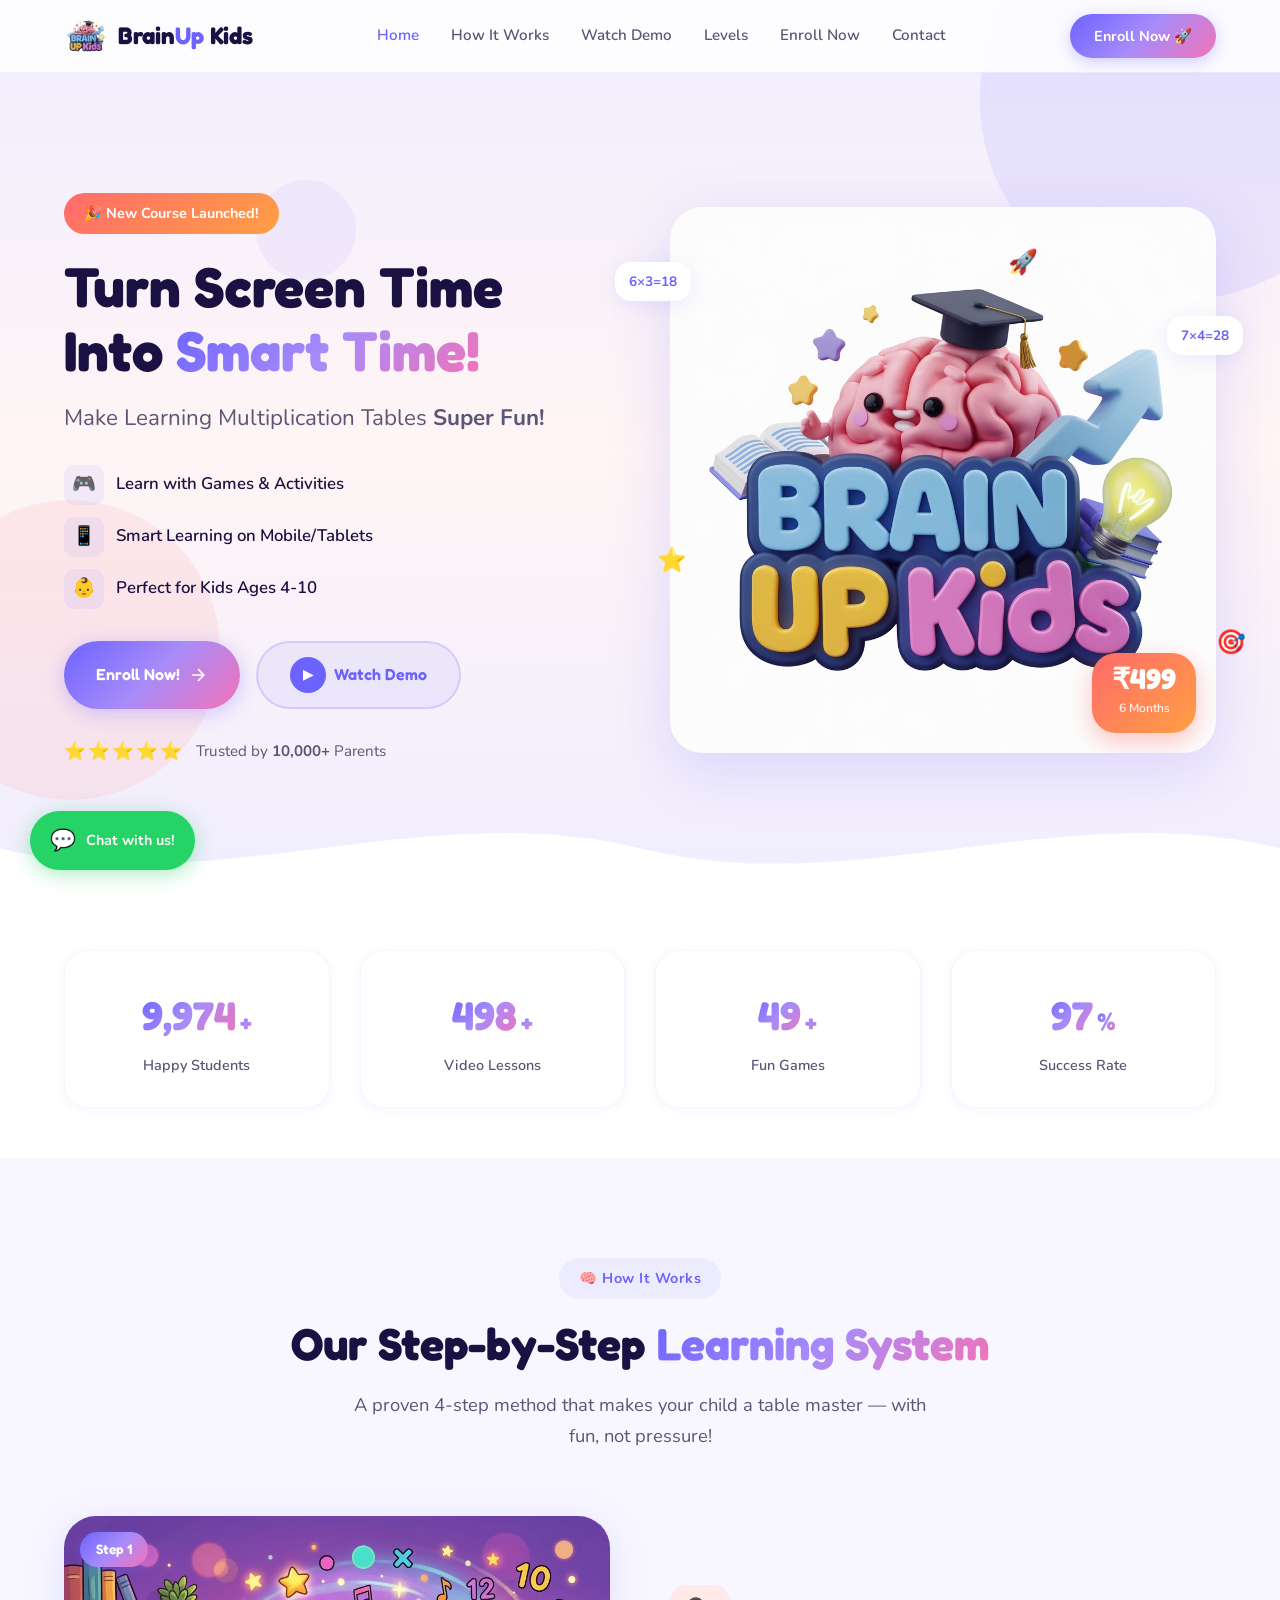
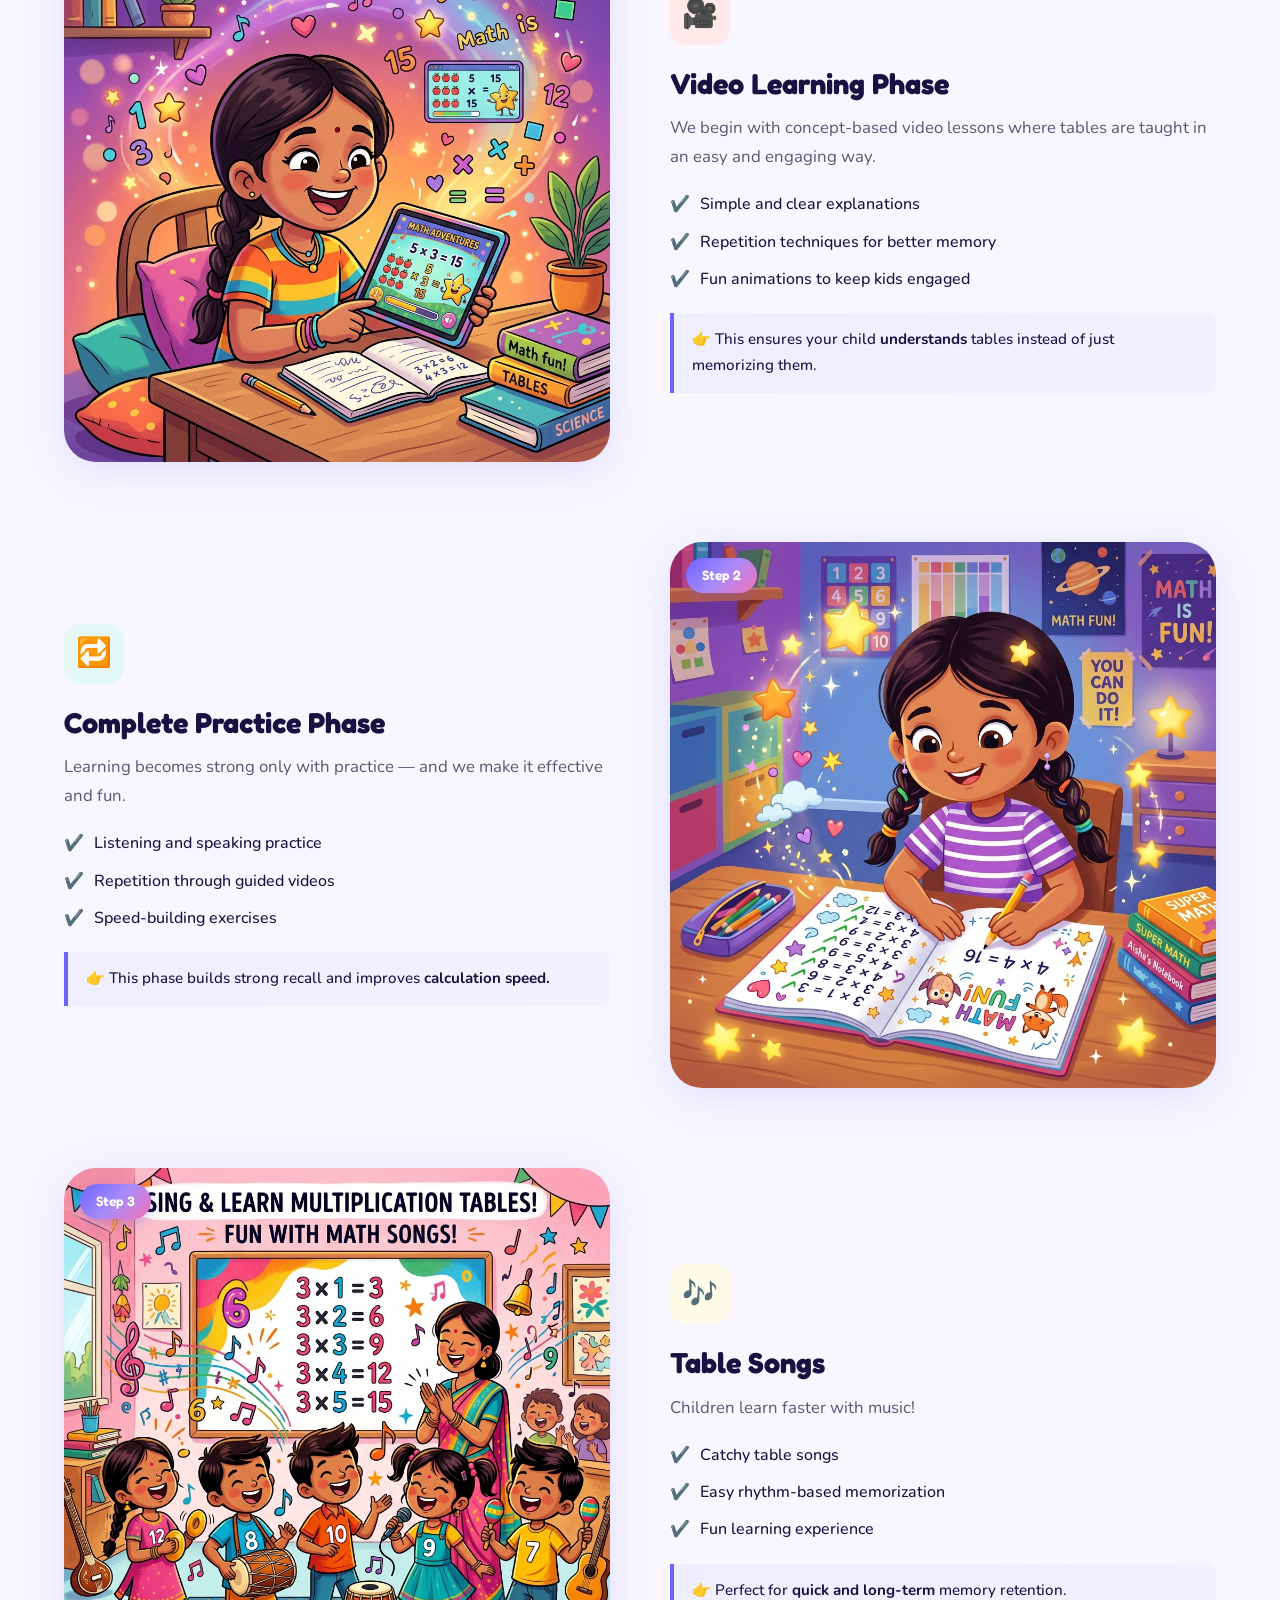
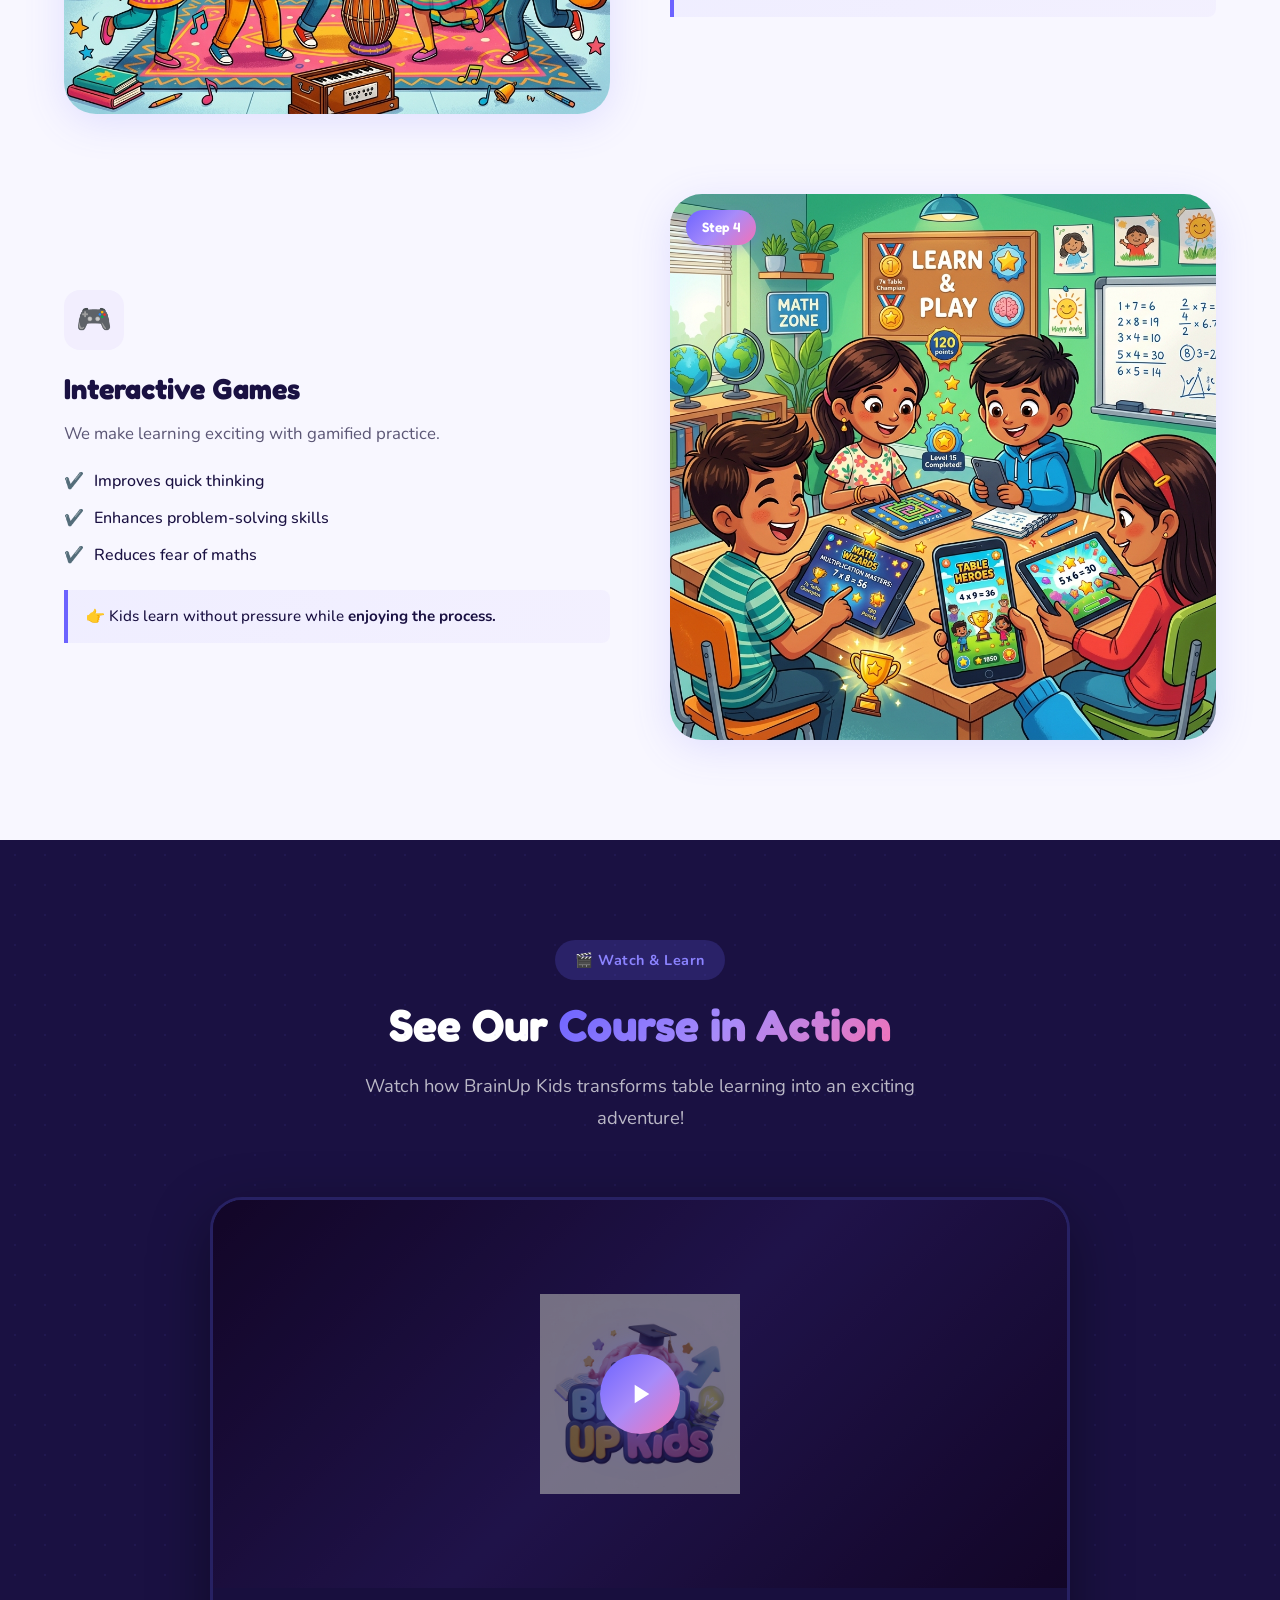
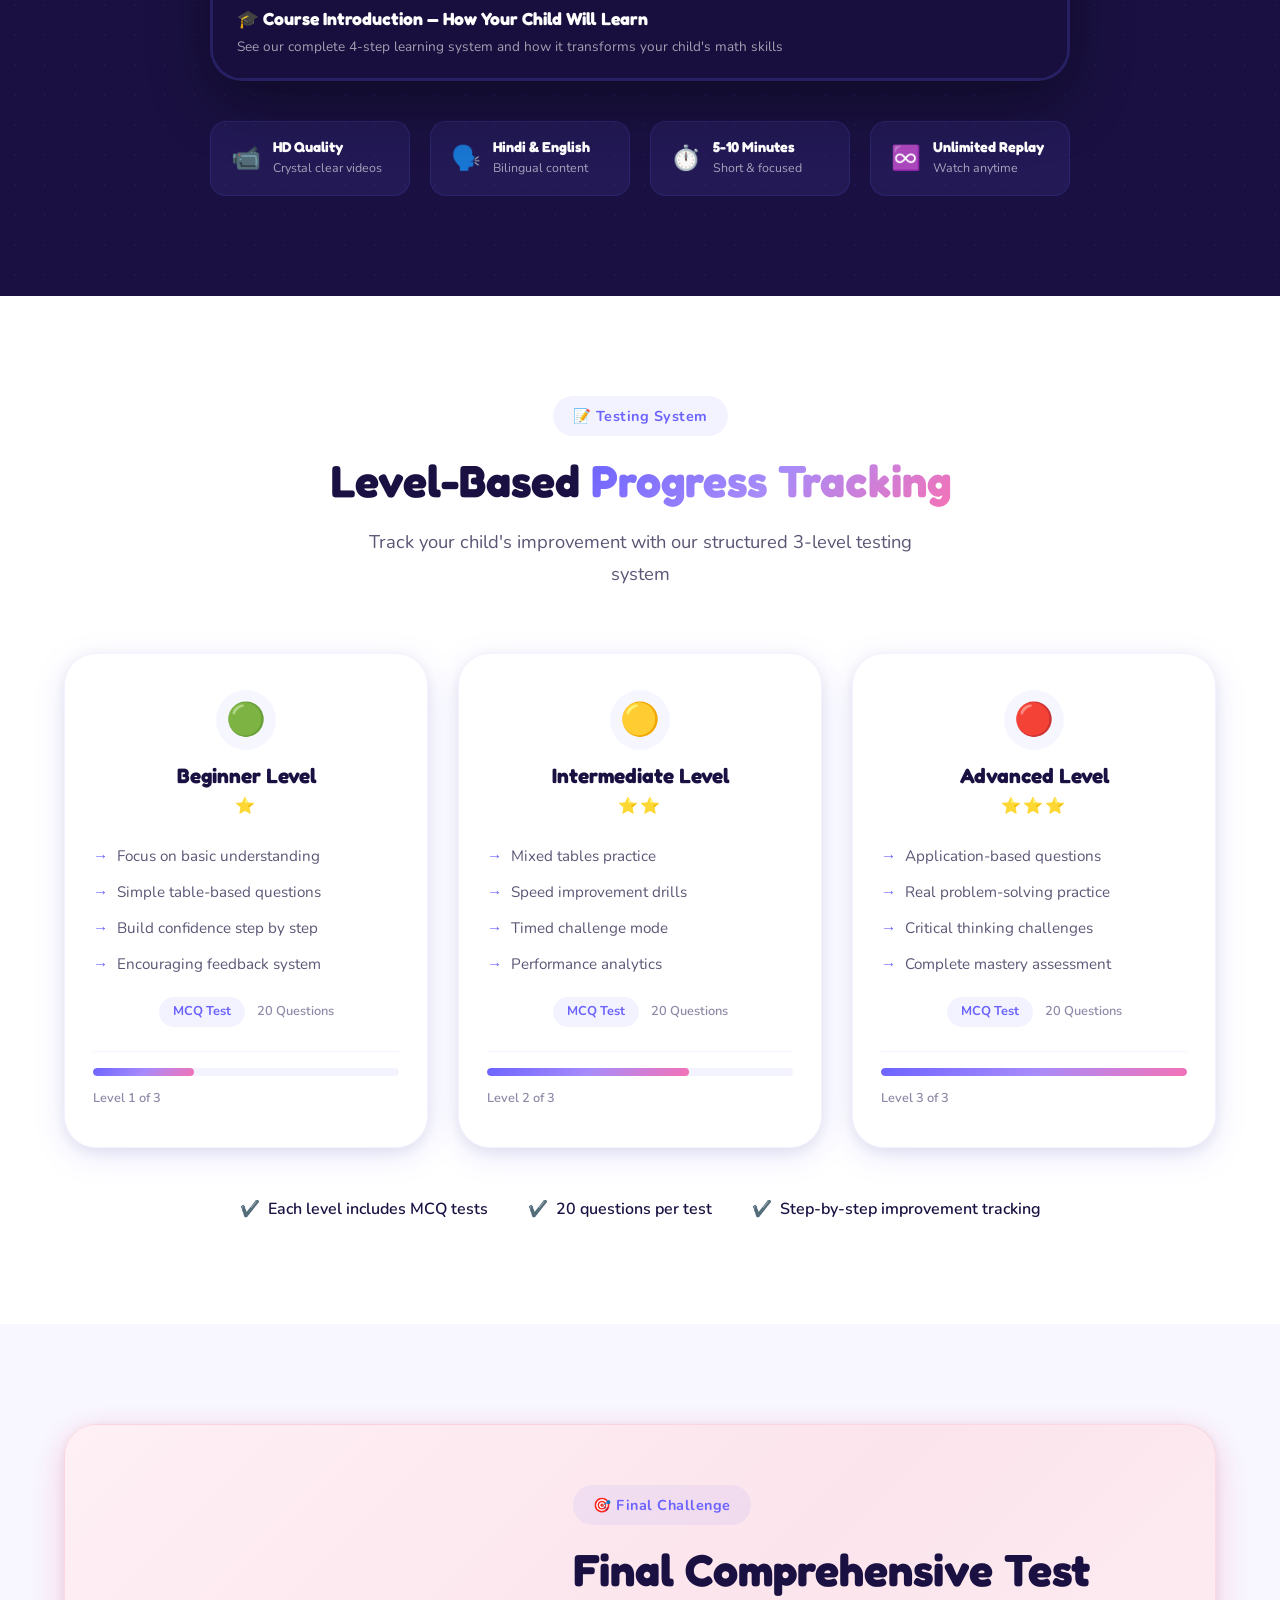
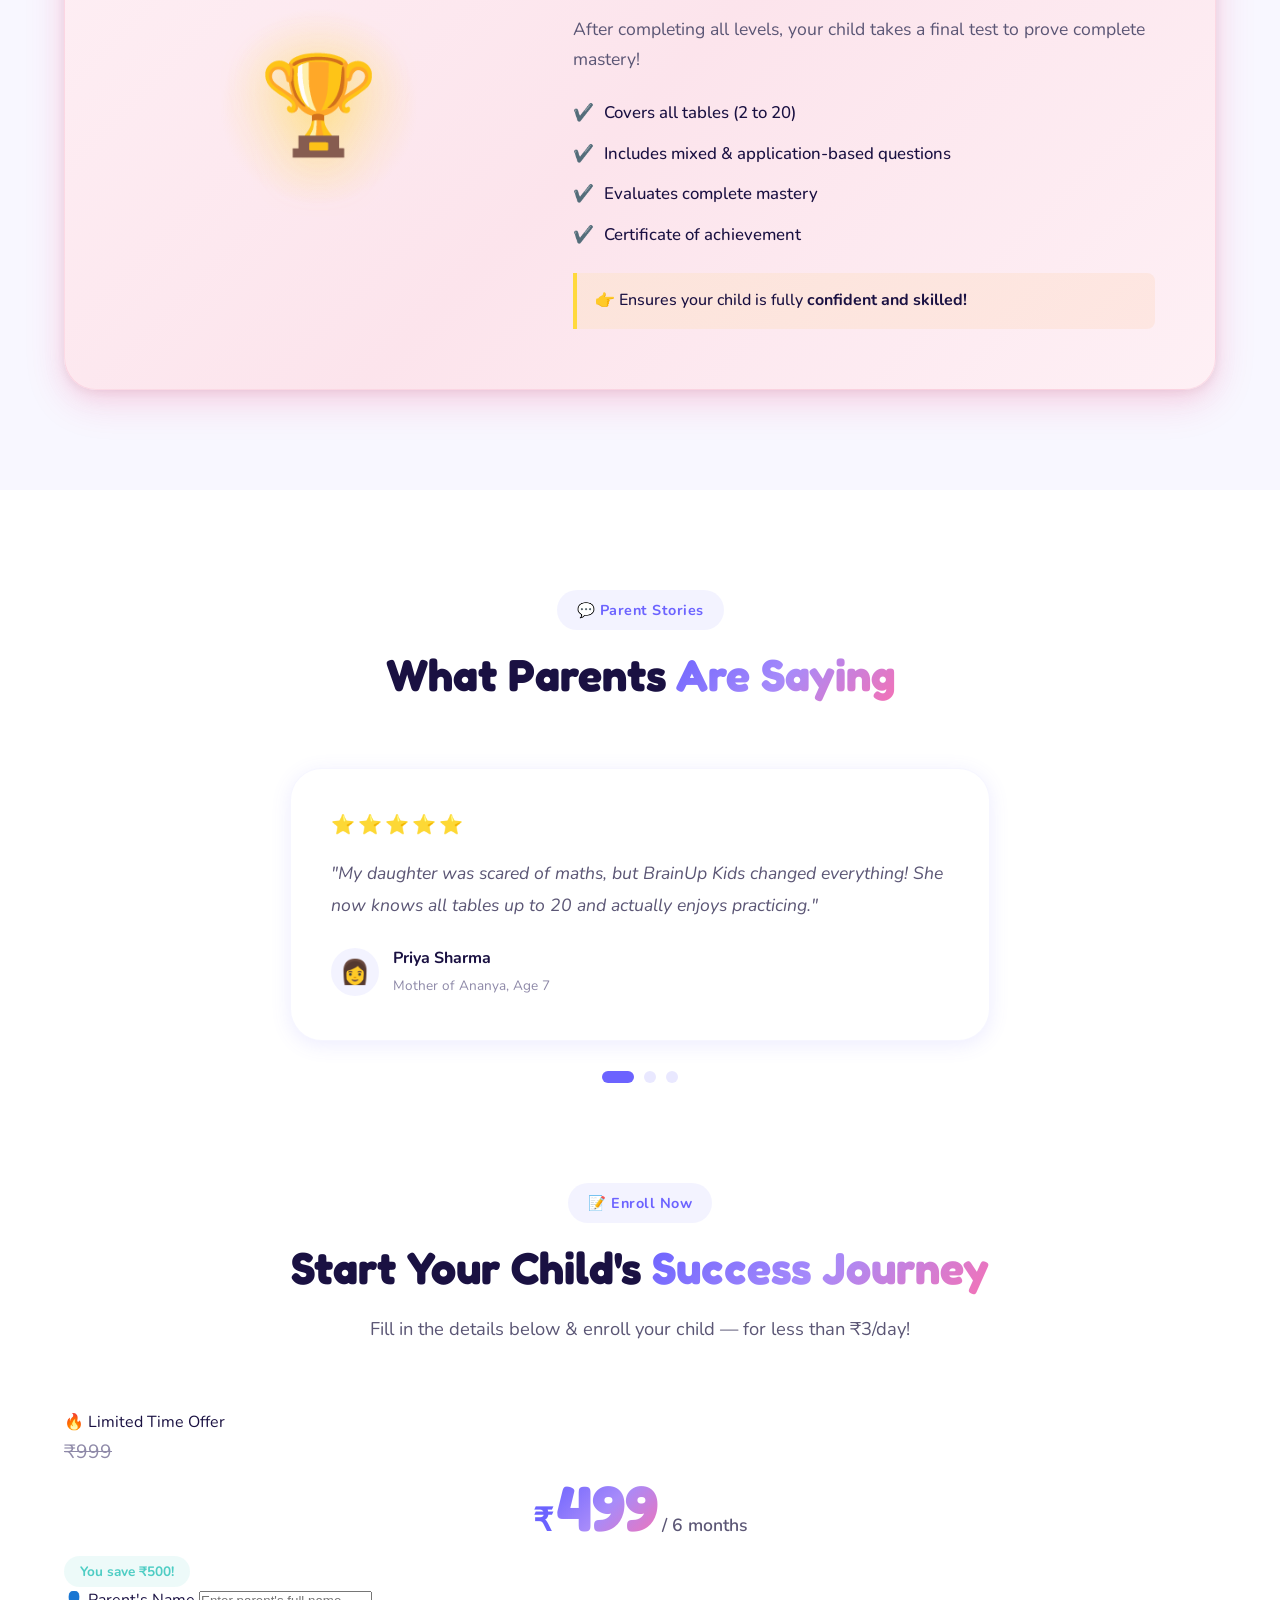
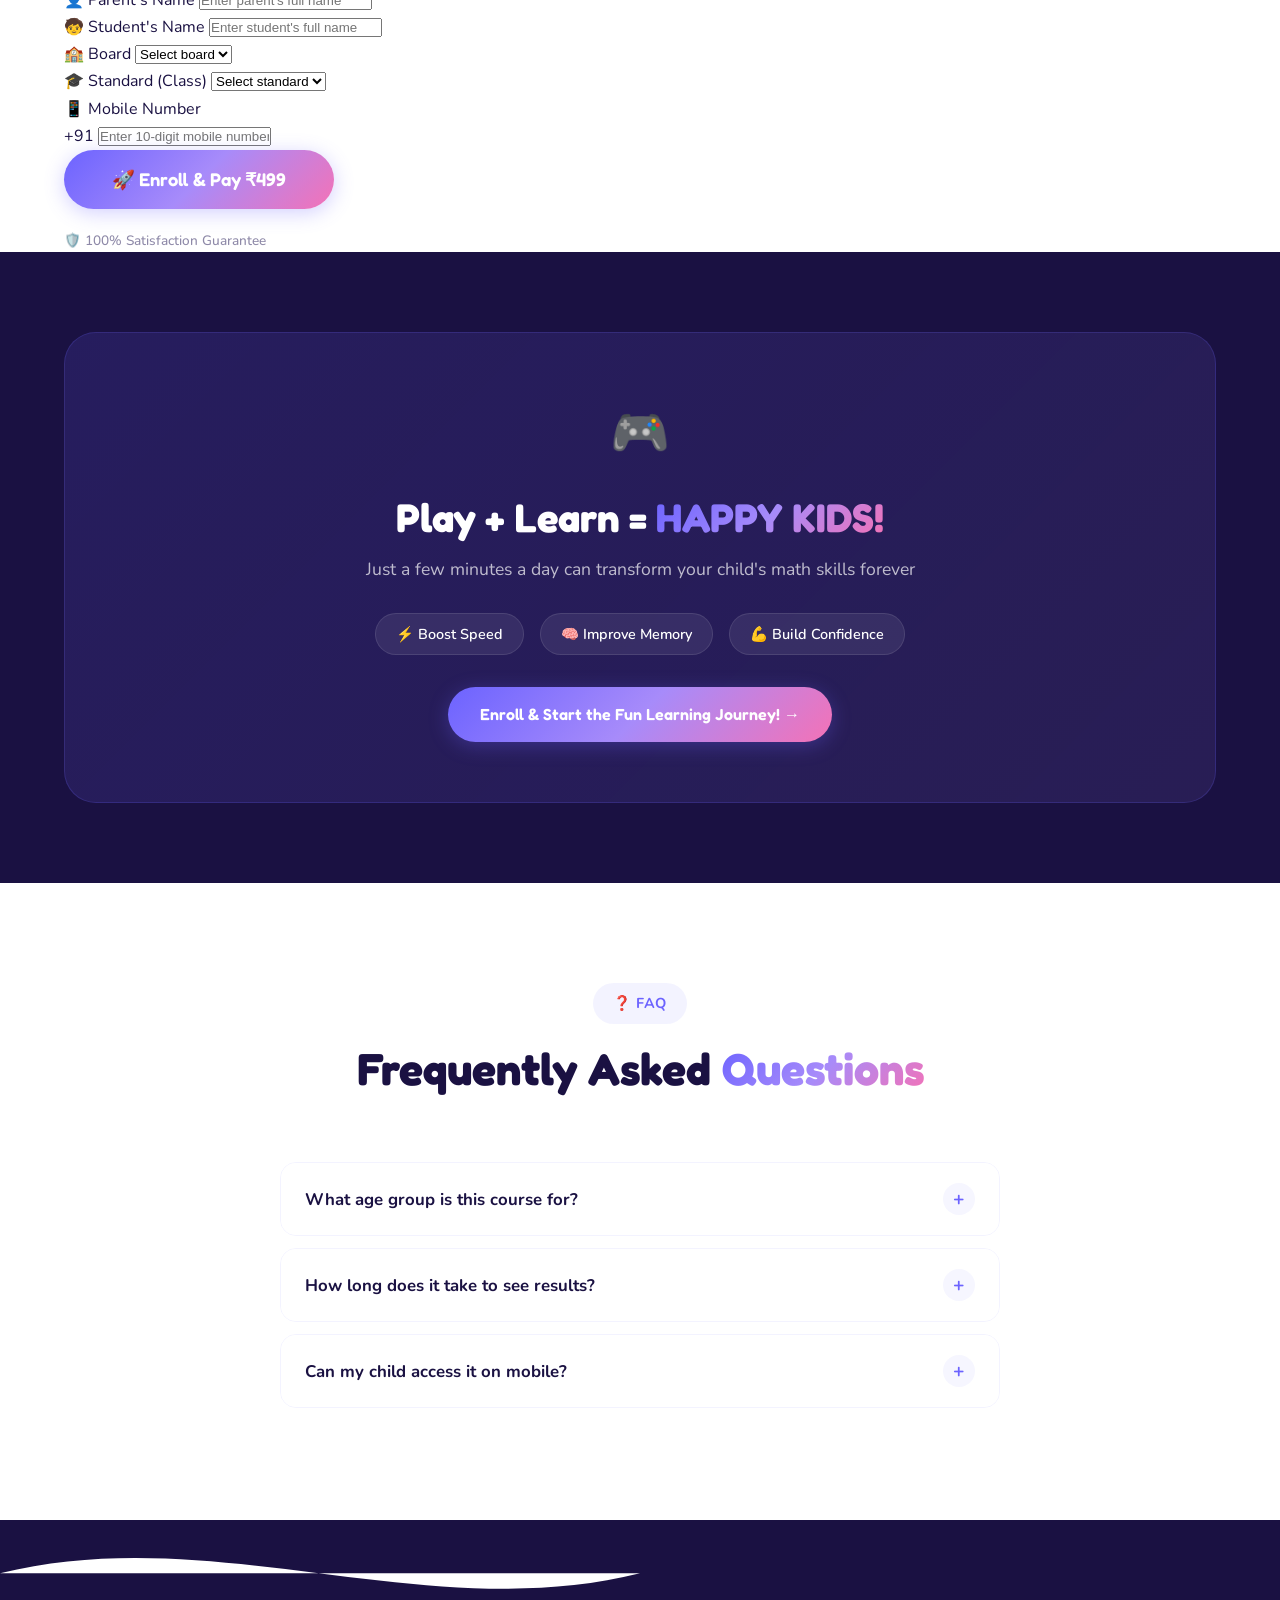
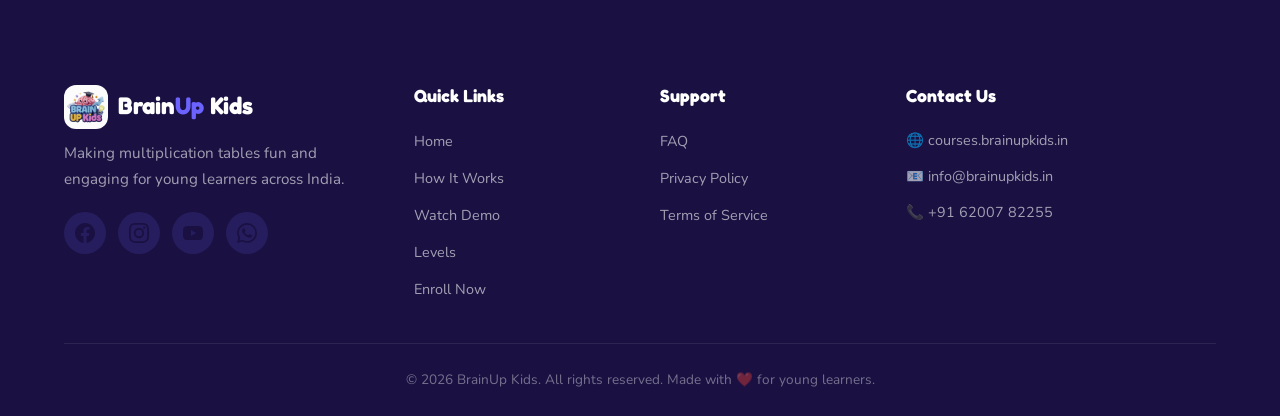
==== index.html @ 0689c4a4 "Update index.html" ====
<!DOCTYPE html>
<html lang="en">

<head>
    <meta charset="UTF-8">
    <meta name="viewport" content="width=device-width, initial-scale=1.0">
    <meta name="description"
        content="BrainUp Kids — Make learning multiplication tables super fun! Video lessons, practice, songs & games for ages 4-10. ₹499 for 6 months access.">
    <meta name="keywords"
        content="BrainUp Kids, multiplication tables, kids learning, math for kids, table songs, educational games, maths practice">
    <meta name="author" content="BrainUp Kids">
    <title>BrainUp Kids — Turn Screen Time Into Smart Time!</title>
    <link rel="preconnect" href="https://fonts.googleapis.com">
    <link rel="preconnect" href="https://fonts.gstatic.com" crossorigin>
    <link
        href="https://fonts.googleapis.com/css2?family=Fredoka:wght@300;400;500;600;700&family=Nunito:wght@400;500;600;700;800;900&display=swap"
        rel="stylesheet">
    <link rel="stylesheet" href="styles.css">
</head>

<body>
    <!-- Floating Particles Background -->
    <div class="particles" id="particles"></div>

    <!-- Navigation -->
    <nav class="navbar" id="navbar">
        <div class="nav-container">
            <a href="#" class="nav-logo">
                <img src="images/brain-mascot.png" alt="BrainUp Kids Mascot" class="logo-img">
                <span class="logo-text">Brain<span class="logo-highlight">Up</span> Kids</span>
            </a>
            <ul class="nav-links" id="navLinks">
                <li><a href="#home">Home</a></li>
                <li><a href="#learning-system">How It Works</a></li>
                <li><a href="#video-section">Watch Demo</a></li>
                <li><a href="#levels">Levels</a></li>
                <li><a href="#enroll">Enroll Now</a></li>
                <li><a href="#contact">Contact</a></li>
            </ul>
            <a href="#enroll" class="nav-cta">Enroll Now 🚀</a>
            <button class="hamburger" id="hamburger" aria-label="Toggle menu">
                <span></span><span></span><span></span>
            </button>
        </div>
    </nav>

    <!-- Hero / Banner Section -->
    <section class="hero" id="home">
        <div class="hero-bg-shapes">
            <div class="shape shape-1"></div>
            <div class="shape shape-2"></div>
            <div class="shape shape-3"></div>
            <div class="shape shape-4"></div>
            <div class="shape shape-5"></div>
        </div>
        <div class="hero-container">
            <div class="hero-content">
                <div class="hero-badge">🎉 New Course Launched!</div>
                <h1 class="hero-title">
                    Turn Screen Time Into
                    <span class="gradient-text">Smart Time!</span>
                </h1>
                <p class="hero-subtitle">Make Learning Multiplication Tables <strong>Super Fun!</strong></p>
                <div class="hero-features">
                    <div class="hero-feature">
                        <span class="feature-icon">🎮</span>
                        <span>Learn with Games & Activities</span>
                    </div>
                    <div class="hero-feature">
                        <span class="feature-icon">📱</span>
                        <span>Smart Learning on Mobile/Tablets</span>
                    </div>
                    <div class="hero-feature">
                        <span class="feature-icon">👶</span>
                        <span>Perfect for Kids Ages 4-10</span>
                    </div>
                </div>
                <div class="hero-cta-group">
                    <a href="#enroll" class="btn btn-primary btn-glow">
                        <span>Enroll Now!</span>
                        <svg width="20" height="20" viewBox="0 0 24 24" fill="none" stroke="currentColor"
                            stroke-width="2">
                            <path d="M5 12h14M12 5l7 7-7 7" />
                        </svg>
                    </a>
                    <a href="#video-section" class="btn btn-secondary">
                        <span class="play-icon">▶</span>
                        <span>Watch Demo</span>
                    </a>
                </div>
                <div class="hero-trust">
                    <div class="trust-stars">⭐⭐⭐⭐⭐</div>
                    <span>Trusted by <strong>10,000+</strong> Parents</span>
                </div>
            </div>
            <div class="hero-banner" id="heroBanner">
                <div class="banner-wrapper">
                    <img src="images/brain-mascot.png" alt="BrainUp Kids - Turn Screen Time Into Smart Time"
                        class="banner-image" id="bannerImage">
                    <div class="banner-price-tag">
                        <span class="price-amount">₹499</span>
                        <span class="price-period">6 Months</span>
                    </div>
                </div>
                <div class="floating-elements">
                    <div class="float-item float-1">6×3=18</div>
                    <div class="float-item float-2">7×4=28</div>
                    <div class="float-item float-3">⭐</div>
                    <div class="float-item float-4">🎯</div>
                    <div class="float-item float-5">🚀</div>
                </div>
            </div>
        </div>
        <div class="hero-wave">
            <svg viewBox="0 0 1440 120" fill="none" xmlns="http://www.w3.org/2000/svg">
                <path d="M0 60C240 120 480 0 720 60C960 120 1200 0 1440 60V120H0V60Z" fill="var(--bg-primary)" />
            </svg>
        </div>
    </section>

    <!-- Stats Bar -->
    <section class="stats-bar">
        <div class="container">
            <div class="stats-grid">
                <div class="stat-item" data-count="10000">
                    <span class="stat-number">0</span>
                    <span class="stat-suffix">+</span>
                    <span class="stat-label">Happy Students</span>
                </div>
                <div class="stat-item" data-count="500">
                    <span class="stat-number">0</span>
                    <span class="stat-suffix">+</span>
                    <span class="stat-label">Video Lessons</span>
                </div>
                <div class="stat-item" data-count="50">
                    <span class="stat-number">0</span>
                    <span class="stat-suffix">+</span>
                    <span class="stat-label">Fun Games</span>
                </div>
                <div class="stat-item" data-count="98">
                    <span class="stat-number">0</span>
                    <span class="stat-suffix">%</span>
                    <span class="stat-label">Success Rate</span>
                </div>
            </div>
        </div>
    </section>

    <!-- Learning System Section -->
    <section class="learning-system" id="learning-system">
        <div class="container">
            <div class="section-header">
                <span class="section-tag">🧠 How It Works</span>
                <h2 class="section-title">Our Step-by-Step <span class="gradient-text">Learning System</span></h2>
                <p class="section-desc">A proven 4-step method that makes your child a table master — with fun, not
                    pressure!</p>
            </div>

            <!-- Step 1 -->
            <div class="step-card step-card-right" data-step="1">
                <div class="step-visual">
                    <div class="step-image-wrapper">
                        <img src="images/video-learning.png" alt="Video Learning Phase" class="step-image">
                        <div class="step-badge">Step 1</div>
                    </div>
                </div>
                <div class="step-content">
                    <div class="step-icon-wrapper" style="--step-color: #FF6B6B;">
                        <span class="step-emoji">🎥</span>
                    </div>
                    <h3 class="step-title">Video Learning Phase</h3>
                    <p class="step-desc">We begin with concept-based video lessons where tables are taught in an easy
                        and engaging way.</p>
                    <ul class="step-features">
                        <li><span class="check">✔️</span> Simple and clear explanations</li>
                        <li><span class="check">✔️</span> Repetition techniques for better memory</li>
                        <li><span class="check">✔️</span> Fun animations to keep kids engaged</li>
                    </ul>
                    <div class="step-highlight">
                        <span>👉</span> This ensures your child <strong>understands</strong> tables instead of just
                        memorizing them.
                    </div>
                </div>
            </div>

            <!-- Step 2 -->
            <div class="step-card step-card-left" data-step="2">
                <div class="step-content">
                    <div class="step-icon-wrapper" style="--step-color: #4ECDC4;">
                        <span class="step-emoji">🔁</span>
                    </div>
                    <h3 class="step-title">Complete Practice Phase</h3>
                    <p class="step-desc">Learning becomes strong only with practice — and we make it effective and fun.
                    </p>
                    <ul class="step-features">
                        <li><span class="check">✔️</span> Listening and speaking practice</li>
                        <li><span class="check">✔️</span> Repetition through guided videos</li>
                        <li><span class="check">✔️</span> Speed-building exercises</li>
                    </ul>
                    <div class="step-highlight">
                        <span>👉</span> This phase builds strong recall and improves <strong>calculation speed.</strong>
                    </div>
                </div>
                <div class="step-visual">
                    <div class="step-image-wrapper">
                        <img src="images/practice-phase.png" alt="Complete Practice Phase" class="step-image">
                        <div class="step-badge">Step 2</div>
                    </div>
                </div>
            </div>

            <!-- Step 3 -->
            <div class="step-card step-card-right" data-step="3">
                <div class="step-visual">
                    <div class="step-image-wrapper">
                        <img src="images/table-songs.png" alt="Table Songs" class="step-image">
                        <div class="step-badge">Step 3</div>
                    </div>
                </div>
                <div class="step-content">
                    <div class="step-icon-wrapper" style="--step-color: #FFE66D;">
                        <span class="step-emoji">🎶</span>
                    </div>
                    <h3 class="step-title">Table Songs</h3>
                    <p class="step-desc">Children learn faster with music!</p>
                    <ul class="step-features">
                        <li><span class="check">✔️</span> Catchy table songs</li>
                        <li><span class="check">✔️</span> Easy rhythm-based memorization</li>
                        <li><span class="check">✔️</span> Fun learning experience</li>
                    </ul>
                    <div class="step-highlight">
                        <span>👉</span> Perfect for <strong>quick and long-term</strong> memory retention.
                    </div>
                </div>
            </div>

            <!-- Step 4 -->
            <div class="step-card step-card-left" data-step="4">
                <div class="step-content">
                    <div class="step-icon-wrapper" style="--step-color: #A78BFA;">
                        <span class="step-emoji">🎮</span>
                    </div>
                    <h3 class="step-title">Interactive Games</h3>
                    <p class="step-desc">We make learning exciting with gamified practice.</p>
                    <ul class="step-features">
                        <li><span class="check">✔️</span> Improves quick thinking</li>
                        <li><span class="check">✔️</span> Enhances problem-solving skills</li>
                        <li><span class="check">✔️</span> Reduces fear of maths</li>
                    </ul>
                    <div class="step-highlight">
                        <span>👉</span> Kids learn without pressure while <strong>enjoying the process.</strong>
                    </div>
                </div>
                <div class="step-visual">
                    <div class="step-image-wrapper">
                        <img src="images/interactive-games.png" alt="Interactive Games" class="step-image">
                        <div class="step-badge">Step 4</div>
                    </div>
                </div>
            </div>
        </div>
    </section>

    <!-- Video Section -->
    <section class="video-section" id="video-section">
        <div class="video-bg-pattern"></div>
        <div class="container">
            <div class="section-header">
                <span class="section-tag">🎬 Watch & Learn</span>
                <h2 class="section-title">See Our <span class="gradient-text">Course in Action</span></h2>
                <p class="section-desc">Watch how BrainUp Kids transforms table learning into an exciting adventure!</p>
            </div>
            <div class="video-wrapper">
                <div class="video-player" id="videoPlayer">
                    <div class="video-placeholder" id="videoPlaceholder">
                        <div class="video-thumbnail">
                            <img src="images/brain-mascot.png" alt="Course Demo Video" class="video-thumb-img">
                            <div class="video-overlay">
                                <button class="play-button" id="playButton" aria-label="Play video">
                                    <svg width="32" height="32" viewBox="0 0 24 24" fill="white">
                                        <path d="M8 5v14l11-7z" />
                                    </svg>
                                </button>
                            </div>
                        </div>
                        <div class="video-info">
                            <h3>🎓 Course Introduction — How Your Child Will Learn</h3>
                            <p>See our complete 4-step learning system and how it transforms your child's math skills
                            </p>
                        </div>
                    </div>
                    <video id="courseVideo" class="video-iframe hidden" controls autoplay
                        poster="images/brain-mascot.png">
                        <source src="videos/course-intro.mp4" type="video/mp4">
                        Your browser does not support the video tag.
                    </video>
                </div>
                <div class="video-features">
                    <div class="video-feature-item">
                        <span class="vf-icon">📹</span>
                        <div>
                            <h4>HD Quality</h4>
                            <p>Crystal clear videos</p>
                        </div>
                    </div>
                    <div class="video-feature-item">
                        <span class="vf-icon">🗣️</span>
                        <div>
                            <h4>Hindi & English</h4>
                            <p>Bilingual content</p>
                        </div>
                    </div>
                    <div class="video-feature-item">
                        <span class="vf-icon">⏱️</span>
                        <div>
                            <h4>5-10 Minutes</h4>
                            <p>Short & focused</p>
                        </div>
                    </div>
                    <div class="video-feature-item">
                        <span class="vf-icon">♾️</span>
                        <div>
                            <h4>Unlimited Replay</h4>
                            <p>Watch anytime</p>
                        </div>
                    </div>
                </div>
            </div>
        </div>
    </section>

    <!-- Level-Based Testing System -->
    <section class="levels-section" id="levels">
        <div class="container">
            <div class="section-header">
                <span class="section-tag">📝 Testing System</span>
                <h2 class="section-title">Level-Based <span class="gradient-text">Progress Tracking</span></h2>
                <p class="section-desc">Track your child's improvement with our structured 3-level testing system</p>
            </div>
            <div class="levels-grid">
                <!-- Beginner Level -->
                <div class="level-card level-beginner" data-level="beginner">
                    <div class="level-glow"></div>
                    <div class="level-header">
                        <div class="level-icon-circle">
                            <span>🟢</span>
                        </div>
                        <h3 class="level-name">Beginner Level</h3>
                        <div class="level-stars">⭐</div>
                    </div>
                    <div class="level-body">
                        <ul class="level-features">
                            <li>Focus on basic understanding</li>
                            <li>Simple table-based questions</li>
                            <li>Build confidence step by step</li>
                            <li>Encouraging feedback system</li>
                        </ul>
                        <div class="level-test-info">
                            <span class="test-badge">MCQ Test</span>
                            <span class="test-questions">20 Questions</span>
                        </div>
                    </div>
                    <div class="level-progress">
                        <div class="progress-bar">
                            <div class="progress-fill" style="--progress: 33%"></div>
                        </div>
                        <span class="progress-label">Level 1 of 3</span>
                    </div>
                </div>

                <!-- Intermediate Level -->
                <div class="level-card level-intermediate" data-level="intermediate">
                    <div class="level-glow"></div>
                    <div class="level-header">
                        <div class="level-icon-circle">
                            <span>🟡</span>
                        </div>
                        <h3 class="level-name">Intermediate Level</h3>
                        <div class="level-stars">⭐⭐</div>
                    </div>
                    <div class="level-body">
                        <ul class="level-features">
                            <li>Mixed tables practice</li>
                            <li>Speed improvement drills</li>
                            <li>Timed challenge mode</li>
                            <li>Performance analytics</li>
                        </ul>
                        <div class="level-test-info">
                            <span class="test-badge">MCQ Test</span>
                            <span class="test-questions">20 Questions</span>
                        </div>
                    </div>
                    <div class="level-progress">
                        <div class="progress-bar">
                            <div class="progress-fill" style="--progress: 66%"></div>
                        </div>
                        <span class="progress-label">Level 2 of 3</span>
                    </div>
                </div>

                <!-- Advanced Level -->
                <div class="level-card level-advanced" data-level="advanced">
                    <div class="level-glow"></div>
                    <div class="level-header">
                        <div class="level-icon-circle">
                            <span>🔴</span>
                        </div>
                        <h3 class="level-name">Advanced Level</h3>
                        <div class="level-stars">⭐⭐⭐</div>
                    </div>
                    <div class="level-body">
                        <ul class="level-features">
                            <li>Application-based questions</li>
                            <li>Real problem-solving practice</li>
                            <li>Critical thinking challenges</li>
                            <li>Complete mastery assessment</li>
                        </ul>
                        <div class="level-test-info">
                            <span class="test-badge">MCQ Test</span>
                            <span class="test-questions">20 Questions</span>
                        </div>
                    </div>
                    <div class="level-progress">
                        <div class="progress-bar">
                            <div class="progress-fill" style="--progress: 100%"></div>
                        </div>
                        <span class="progress-label">Level 3 of 3</span>
                    </div>
                </div>
            </div>

            <!-- Testing Features -->
            <div class="testing-features">
                <div class="tf-item">
                    <span class="tf-check">✔️</span>
                    <span>Each level includes MCQ tests</span>
                </div>
                <div class="tf-item">
                    <span class="tf-check">✔️</span>
                    <span>20 questions per test</span>
                </div>
                <div class="tf-item">
                    <span class="tf-check">✔️</span>
                    <span>Step-by-step improvement tracking</span>
                </div>
            </div>
        </div>
    </section>

    <!-- Final Comprehensive Test -->
    <section class="final-test-section">
        <div class="container">
            <div class="final-test-card">
                <div class="final-test-visual">
                    <div class="trophy-container">
                        <div class="trophy-glow"></div>
                        <span class="trophy-emoji">🏆</span>
                        <div class="confetti-container" id="confettiContainer"></div>
                    </div>
                </div>
                <div class="final-test-content">
                    <span class="section-tag">🎯 Final Challenge</span>
                    <h2 class="section-title" style="text-align: left;">Final Comprehensive Test</h2>
                    <p class="final-test-desc">After completing all levels, your child takes a final test to prove
                        complete mastery!</p>
                    <ul class="final-test-features">
                        <li><span class="check">✔️</span> Covers all tables (2 to 20)</li>
                        <li><span class="check">✔️</span> Includes mixed & application-based questions</li>
                        <li><span class="check">✔️</span> Evaluates complete mastery</li>
                        <li><span class="check">✔️</span> Certificate of achievement</li>
                    </ul>
                    <div class="final-test-highlight">
                        👉 Ensures your child is fully <strong>confident and skilled!</strong>
                    </div>
                </div>
            </div>
        </div>
    </section>

    <!-- Testimonials -->
    <section class="testimonials-section" id="testimonials">
        <div class="container">
            <div class="section-header">
                <span class="section-tag">💬 Parent Stories</span>
                <h2 class="section-title">What Parents <span class="gradient-text">Are Saying</span></h2>
            </div>
            <div class="testimonials-slider" id="testimonialsSlider">
                <div class="testimonial-card active">
                    <div class="testimonial-stars">⭐⭐⭐⭐⭐</div>
                    <p class="testimonial-text">"My daughter was scared of maths, but BrainUp Kids changed everything!
                        She now knows all tables up to 20 and actually enjoys practicing."</p>
                    <div class="testimonial-author">
                        <div class="author-avatar">👩</div>
                        <div>
                            <strong>Priya Sharma</strong>
                            <span>Mother of Ananya, Age 7</span>
                        </div>
                    </div>
                </div>
                <div class="testimonial-card">
                    <div class="testimonial-stars">⭐⭐⭐⭐⭐</div>
                    <p class="testimonial-text">"The table songs are amazing! My son keeps singing them throughout the
                        day. Learning has never been this fun for him."</p>
                    <div class="testimonial-author">
                        <div class="author-avatar">👨</div>
                        <div>
                            <strong>Rajesh Kumar</strong>
                            <span>Father of Arjun, Age 6</span>
                        </div>
                    </div>
                </div>
                <div class="testimonial-card">
                    <div class="testimonial-stars">⭐⭐⭐⭐⭐</div>
                    <p class="testimonial-text">"The game-based learning approach is brilliant. My kids fight over who
                        gets to play the math games first! Best investment for their education."</p>
                    <div class="testimonial-author">
                        <div class="author-avatar">👩</div>
                        <div>
                            <strong>Meena Patel</strong>
                            <span>Mother of Riya & Rohan</span>
                        </div>
                    </div>
                </div>
            </div>
            <div class="testimonial-dots" id="testimonialDots">
                <button class="dot active" data-index="0" aria-label="Testimonial 1"></button>
                <button class="dot" data-index="1" aria-label="Testimonial 2"></button>
                <button class="dot" data-index="2" aria-label="Testimonial 3"></button>
            </div>
        </div>
    </section>

    <!-- Enrollment Section -->
    <section class="enrollment-section" id="enroll">
        <div class="container">
            <div class="section-header">
                <span class="section-tag">📝 Enroll Now</span>
                <h2 class="section-title">Start Your Child's <span class="gradient-text">Success Journey</span></h2>
                <p class="section-desc">Fill in the details below &amp; enroll your child — for less than ₹3/day!</p>
            </div>
            <div class="enrollment-card" id="enrollmentCard">
                <div class="enrollment-badge">🔥 Limited Time Offer</div>
                <div class="enrollment-price-strip">
                    <span class="price-strike">₹999</span>
                    <div class="price-main">
                        <span class="price-currency">₹</span>
                        <span class="price-value">499</span>
                        <span class="price-duration">/ 6 months</span>
                    </div>
                    <span class="price-save">You save ₹500!</span>
                </div>
                <form class="enrollment-form" id="enrollmentForm" novalidate>
                    <div class="form-row">
                        <div class="form-group">
                            <label for="parentName">
                                <span class="label-icon">👤</span> Parent's Name
                            </label>
                            <input type="text" id="parentName" name="parentName" placeholder="Enter parent's full name"
                                required autocomplete="name">
                            <span class="form-error" id="parentNameError"></span>
                        </div>
                        <div class="form-group">
                            <label for="studentName">
                                <span class="label-icon">🧒</span> Student's Name
                            </label>
                            <input type="text" id="studentName" name="studentName"
                                placeholder="Enter student's full name" required>
                            <span class="form-error" id="studentNameError"></span>
                        </div>
                    </div>
                    <div class="form-row">
                        <div class="form-group">
                            <label for="studentBoard">
                                <span class="label-icon">🏫</span> Board
                            </label>
                            <select id="studentBoard" name="studentBoard" required>
                                <option value="" disabled selected>Select board</option>
                                <option value="CBSE">CBSE</option>
                                <option value="ICSE">ICSE</option>
                                <option value="SSC">SSC</option>
                            </select>
                            <span class="form-error" id="studentBoardError"></span>
                        </div>
                        <div class="form-group">
                            <label for="studentStd">
                                <span class="label-icon">🎓</span> Standard (Class)
                            </label>
                            <select id="studentStd" name="studentStd" required>
                                <option value="" disabled selected>Select standard</option>
                                <option value="1">Class 1</option>
                                <option value="2">Class 2</option>
                                <option value="3">Class 3</option>
                                <option value="4">Class 4</option>
                                <option value="5">Class 5</option>
                                <option value="6">Class 6</option>
                                <option value="7">Class 7</option>
                                <option value="8">Class 8</option>
                                <option value="9">Class 9</option>
                                <option value="10">Class 10</option>
                            </select>
                            <span class="form-error" id="studentStdError"></span>
                        </div>
                    </div>
                    <div class="form-row">
                        <div class="form-group">
                            <label for="mobileNumber">
                                <span class="label-icon">📱</span> Mobile Number
                            </label>
                            <div class="phone-input-wrapper">
                                <span class="phone-prefix">+91</span>
                                <input type="tel" id="mobileNumber" name="mobileNumber"
                                    placeholder="Enter 10-digit mobile number" required pattern="[0-9]{10}"
                                    maxlength="10" autocomplete="tel">
                            </div>
                            <span class="form-error" id="mobileNumberError"></span>
                        </div>
                        <div class="form-group form-group-btn">
                            <button type="submit" class="btn btn-primary btn-glow btn-large enroll-submit-btn"
                                id="enrollSubmitBtn">
                                <span>🚀 Enroll &amp; Pay ₹499</span>
                            </button>
                        </div>
                    </div>
                    <p class="pricing-guarantee">
                        🛡️ 100% Satisfaction Guarantee
                    </p>
                </form>
            </div>
        </div>
    </section>

    <!-- Play + Learn CTA -->
    <section class="play-learn-section">
        <div class="container">
            <div class="play-learn-card">
                <div class="pl-emoji">🎮</div>
                <h2>Play + Learn = <span class="gradient-text">HAPPY KIDS!</span></h2>
                <p>Just a few minutes a day can transform your child's math skills forever</p>
                <div class="pl-features">
                    <span class="pl-tag">⚡ Boost Speed</span>
                    <span class="pl-tag">🧠 Improve Memory</span>
                    <span class="pl-tag">💪 Build Confidence</span>
                </div>
                <a href="#enroll" class="btn btn-primary btn-glow">Enroll & Start the Fun Learning Journey! →</a>
            </div>
        </div>
    </section>

    <!-- FAQ Section -->
    <section class="faq-section" id="faq">
        <div class="container">
            <div class="section-header">
                <span class="section-tag">❓ FAQ</span>
                <h2 class="section-title">Frequently Asked <span class="gradient-text">Questions</span></h2>
            </div>
            <div class="faq-list">
                <div class="faq-item">
                    <button class="faq-question" aria-expanded="false">
                        <span>What age group is this course for?</span>
                        <span class="faq-icon">+</span>
                    </button>
                    <div class="faq-answer">
                        <p>BrainUp Kids is designed for children aged 4 to 10 years. The content is structured to adapt
                            to different learning speeds, making it perfect for both beginners and advanced learners.
                        </p>
                    </div>
                </div>
                <div class="faq-item">
                    <button class="faq-question" aria-expanded="false">
                        <span>How long does it take to see results?</span>
                        <span class="faq-icon">+</span>
                    </button>
                    <div class="faq-answer">
                        <p>Most parents notice significant improvement within 2-3 weeks of regular practice. Just 10-15
                            minutes of daily practice can lead to remarkable results in your child's math skills.</p>
                    </div>
                </div>
                <div class="faq-item">
                    <button class="faq-question" aria-expanded="false">
                        <span>Can my child access it on mobile?</span>
                        <span class="faq-icon">+</span>
                    </button>
                    <div class="faq-answer">
                        <p>Yes! BrainUp Kids works on all devices — mobile phones, tablets, laptops, and desktop
                            computers. Learn anytime, anywhere!</p>
                    </div>
                </div>
            </div>
    </section>

    <!-- Contact / Footer -->
    <footer class="footer" id="contact">
        <div class="footer-wave">
            <svg viewBox="0 0 1440 120" fill="none" xmlns="http://www.w3.org/2000/svg">
                <path d="M0 60C240 0 480 120 720 60C960 0f 1200 120 1440 60V0H0V60Z" fill="var(--bg-primary)" />
            </svg>
        </div>
        <div class="container">
            <div class="footer-grid">
                <div class="footer-brand">
                    <div class="footer-logo">
                        <img src="images/brain-mascot.png" alt="BrainUp Kids" class="footer-logo-img">
                        <span class="logo-text">Brain<span class="logo-highlight">Up</span> Kids</span>
                    </div>
                    <p>Making multiplication tables fun and engaging for young learners across India.</p>
                    <div class="social-links">
                        <a href="https://www.facebook.com/brainupkid/" class="social-link" aria-label="Facebook" target="_blank" rel="noopener">
                            <svg width="20" height="20" viewBox="0 0 24 24" fill="currentColor"><path d="M24 12.073c0-6.627-5.373-12-12-12s-12 5.373-12 12c0 5.99 4.388 10.954 10.125 11.854v-8.385H7.078v-3.47h3.047V9.43c0-3.007 1.792-4.669 4.533-4.669 1.312 0 2.686.235 2.686.235v2.953H15.83c-1.491 0-1.956.925-1.956 1.874v2.25h3.328l-.532 3.47h-2.796v8.385C19.612 23.027 24 18.062 24 12.073z"/></svg>
                        </a>
                        <a href="https://www.instagram.com/brainupkids/" class="social-link" aria-label="Instagram" target="_blank" rel="noopener">
                            <svg width="20" height="20" viewBox="0 0 24 24" fill="currentColor"><path d="M12 2.163c3.204 0 3.584.012 4.85.07 3.252.148 4.771 1.691 4.919 4.919.058 1.265.069 1.645.069 4.849 0 3.205-.012 3.584-.069 4.849-.149 3.225-1.664 4.771-4.919 4.919-1.266.058-1.644.07-4.85.07-3.204 0-3.584-.012-4.849-.07-3.26-.149-4.771-1.699-4.919-4.92-.058-1.265-.07-1.644-.07-4.849 0-3.204.013-3.583.07-4.849.149-3.227 1.664-4.771 4.919-4.919 1.266-.057 1.645-.069 4.849-.069zM12 0C8.741 0 8.333.014 7.053.072 2.695.272.273 2.69.073 7.052.014 8.333 0 8.741 0 12c0 3.259.014 3.668.072 4.948.2 4.358 2.618 6.78 6.98 6.98C8.333 23.986 8.741 24 12 24c3.259 0 3.668-.014 4.948-.072 4.354-.2 6.782-2.618 6.979-6.98.059-1.28.073-1.689.073-4.948 0-3.259-.014-3.667-.072-4.947-.196-4.354-2.617-6.78-6.979-6.98C15.668.014 15.259 0 12 0zm0 5.838a6.162 6.162 0 100 12.324 6.162 6.162 0 000-12.324zM12 16a4 4 0 110-8 4 4 0 010 8zm6.406-11.845a1.44 1.44 0 100 2.881 1.44 1.44 0 000-2.881z"/></svg>
                        </a>
                        <a href="https://www.youtube.com/@BrainUPKIDS-LearnwithFun" class="social-link" aria-label="YouTube" target="_blank" rel="noopener">
                            <svg width="20" height="20" viewBox="0 0 24 24" fill="currentColor"><path d="M23.498 6.186a3.016 3.016 0 00-2.122-2.136C19.505 3.545 12 3.545 12 3.545s-7.505 0-9.377.505A3.017 3.017 0 00.502 6.186C0 8.07 0 12 0 12s0 3.93.502 5.814a3.016 3.016 0 002.122 2.136c1.871.505 9.376.505 9.376.505s7.505 0 9.377-.505a3.015 3.015 0 002.122-2.136C24 15.93 24 12 24 12s0-3.93-.502-5.814zM9.545 15.568V8.432L15.818 12l-6.273 3.568z"/></svg>
                        </a>
                        <a href="https://wa.me/916200782255?text=Hi! I'm interested in BrainUp Kids course" class="social-link" aria-label="WhatsApp" target="_blank" rel="noopener">
                            <svg width="20" height="20" viewBox="0 0 24 24" fill="currentColor"><path d="M17.472 14.382c-.297-.149-1.758-.867-2.03-.967-.273-.099-.471-.148-.67.15-.197.297-.767.966-.94 1.164-.173.199-.347.223-.644.075-.297-.15-1.255-.463-2.39-1.475-.883-.788-1.48-1.761-1.653-2.059-.173-.297-.018-.458.13-.606.134-.133.298-.347.446-.52.149-.174.198-.298.298-.497.099-.198.05-.371-.025-.52-.075-.149-.669-1.612-.916-2.207-.242-.579-.487-.5-.669-.51-.173-.008-.371-.01-.57-.01-.198 0-.52.074-.792.372-.272.297-1.04 1.016-1.04 2.479 0 1.462 1.065 2.875 1.213 3.074.149.198 2.096 3.2 5.077 4.487.709.306 1.262.489 1.694.625.712.227 1.36.195 1.871.118.571-.085 1.758-.719 2.006-1.413.248-.694.248-1.289.173-1.413-.074-.124-.272-.198-.57-.347m-5.421 7.403h-.004a9.87 9.87 0 01-5.031-1.378l-.361-.214-3.741.982.998-3.648-.235-.374a9.86 9.86 0 01-1.51-5.26c.001-5.45 4.436-9.884 9.888-9.884 2.64 0 5.122 1.03 6.988 2.898a9.825 9.825 0 012.893 6.994c-.003 5.45-4.437 9.884-9.885 9.884m8.413-18.297A11.815 11.815 0 0012.05 0C5.495 0 .16 5.335.157 11.892c0 2.096.547 4.142 1.588 5.945L.057 24l6.305-1.654a11.882 11.882 0 005.683 1.448h.005c6.554 0 11.89-5.335 11.893-11.893a11.821 11.821 0 00-3.48-8.413z"/></svg>
                        </a>
                    </div>
                </div>
                <div class="footer-links-group">
                    <h4>Quick Links</h4>
                    <ul>
                        <li><a href="#home">Home</a></li>
                        <li><a href="#learning-system">How It Works</a></li>
                        <li><a href="#video-section">Watch Demo</a></li>
                        <li><a href="#levels">Levels</a></li>
                        <li><a href="#enroll">Enroll Now</a></li>
                    </ul>
                </div>
                <div class="footer-links-group">
                    <h4>Support</h4>
                    <ul>
                        <li><a href="#faq">FAQ</a></li>
                        <li><a href="privacy-policy.html">Privacy Policy</a></li>
                        <li><a href="#">Terms of Service</a></li>
                    </ul>
                </div>
                <div class="footer-contact">
                    <h4>Contact Us</h4>
                    <div class="contact-items">
                        <a href="https://courses.brainupkids.in/" class="contact-item">🌐 courses.brainupkids.in</a>
                        <a href="mailto:info@brainupkids.in" class="contact-item">📧 info@brainupkids.in</a>
                        <a href="tel:+916200782255" class="contact-item">📞 +91 62007 82255</a>
                    </div>
                </div>
            </div>
            <div class="footer-bottom">
                <p>© 2026 BrainUp Kids. All rights reserved. Made with ❤️ for young learners.</p>
            </div>
        </div>
    </footer>

    <!-- WhatsApp Floating Button -->
    <a href="https://wa.me/916200782255?text=Hi! I'm interested in BrainUp Kids course" class="whatsapp-float"
        aria-label="Chat on WhatsApp" target="_blank" rel="noopener">
        <span class="wa-icon">💬</span>
        <span class="wa-text">Chat with us!</span>
    </a>

    <!-- Back to Top -->
    <button class="back-to-top" id="backToTop" aria-label="Back to top">
        <svg width="24" height="24" viewBox="0 0 24 24" fill="none" stroke="currentColor" stroke-width="2">
            <path d="M12 19V5M5 12l7-7 7 7" />
        </svg>
    </button>

    <script src="script.js"></script>
</body>

</html>
---- styles.css ----
/* ============================================
   BrainUp Kids — Premium Landing Page Styles
   ============================================ */

/* === CSS Custom Properties === */
:root {
    /* Core Colors */
    --primary: #6C63FF;
    --primary-light: #8B83FF;
    --primary-dark: #4F46E5;
    --secondary: #FF6B6B;
    --secondary-light: #FF8E8E;
    --accent-yellow: #FFD93D;
    --accent-green: #4ECDC4;
    --accent-purple: #A78BFA;
    --accent-orange: #FF9F43;
    --accent-pink: #F472B6;

    /* Backgrounds */
    --bg-primary: #FFFFFF;
    --bg-secondary: #F8F7FF;
    --bg-dark: #1A1142;
    --bg-gradient: linear-gradient(135deg, #6C63FF 0%, #A78BFA 50%, #F472B6 100%);
    --bg-gradient-warm: linear-gradient(135deg, #FF6B6B 0%, #FF9F43 100%);
    --bg-gradient-cool: linear-gradient(135deg, #4ECDC4 0%, #6C63FF 100%);

    /* Text */
    --text-primary: #1A1142;
    --text-secondary: #5B5675;
    --text-light: #8E89A8;
    --text-white: #FFFFFF;

    /* Shadows */
    --shadow-sm: 0 2px 8px rgba(108, 99, 255, 0.08);
    --shadow-md: 0 4px 20px rgba(108, 99, 255, 0.12);
    --shadow-lg: 0 8px 40px rgba(108, 99, 255, 0.16);
    --shadow-xl: 0 16px 60px rgba(108, 99, 255, 0.2);
    --shadow-glow: 0 0 40px rgba(108, 99, 255, 0.3);

    /* Borders */
    --radius-sm: 8px;
    --radius-md: 16px;
    --radius-lg: 24px;
    --radius-xl: 32px;
    --radius-full: 9999px;

    /* Transitions */
    --transition-fast: 0.2s cubic-bezier(0.4, 0, 0.2, 1);
    --transition-medium: 0.3s cubic-bezier(0.4, 0, 0.2, 1);
    --transition-slow: 0.5s cubic-bezier(0.4, 0, 0.2, 1);
    --transition-bounce: 0.6s cubic-bezier(0.68, -0.55, 0.265, 1.55);

    /* Spacing */
    --section-padding: 100px 0;
    --container-max: 1200px;
}

/* === Reset & Base === */
*, *::before, *::after {
    margin: 0;
    padding: 0;
    box-sizing: border-box;
}

html {
    scroll-behavior: smooth;
    scroll-padding-top: 80px;
}

body {
    font-family: 'Nunito', sans-serif;
    color: var(--text-primary);
    background: var(--bg-primary);
    line-height: 1.7;
    overflow-x: hidden;
    -webkit-font-smoothing: antialiased;
}

h1, h2, h3, h4, h5, h6 {
    font-family: 'Fredoka', sans-serif;
    line-height: 1.3;
}

a {
    text-decoration: none;
    color: inherit;
}

img {
    max-width: 100%;
    height: auto;
    display: block;
}

ul {
    list-style: none;
}

.container {
    max-width: var(--container-max);
    margin: 0 auto;
    padding: 0 24px;
}

/* === Particles Background === */
.particles {
    position: fixed;
    top: 0;
    left: 0;
    width: 100%;
    height: 100%;
    pointer-events: none;
    z-index: 0;
    overflow: hidden;
}

.particle {
    position: absolute;
    border-radius: 50%;
    opacity: 0.15;
    animation: float-particle linear infinite;
}

@keyframes float-particle {
    0% { transform: translateY(100vh) rotate(0deg); opacity: 0; }
    10% { opacity: 0.15; }
    90% { opacity: 0.15; }
    100% { transform: translateY(-100px) rotate(720deg); opacity: 0; }
}

/* === Navbar === */
.navbar {
    position: fixed;
    top: 0;
    left: 0;
    right: 0;
    z-index: 1000;
    background: rgba(255, 255, 255, 0.85);
    backdrop-filter: blur(20px);
    -webkit-backdrop-filter: blur(20px);
    border-bottom: 1px solid rgba(108, 99, 255, 0.1);
    transition: var(--transition-medium);
}

.navbar.scrolled {
    background: rgba(255, 255, 255, 0.95);
    box-shadow: var(--shadow-md);
}

.nav-container {
    max-width: var(--container-max);
    margin: 0 auto;
    padding: 0 24px;
    display: flex;
    align-items: center;
    justify-content: space-between;
    height: 72px;
}

.nav-logo {
    display: flex;
    align-items: center;
    gap: 10px;
    z-index: 1001;
}

.logo-img {
    width: 44px;
    height: 44px;
    border-radius: 12px;
    object-fit: cover;
}

.logo-text {
    font-family: 'Fredoka', sans-serif;
    font-size: 1.5rem;
    font-weight: 700;
    color: var(--text-primary);
}

.logo-highlight {
    color: var(--primary);
}

.nav-links {
    display: flex;
    align-items: center;
    gap: 32px;
}

.nav-links a {
    font-size: 0.95rem;
    font-weight: 600;
    color: var(--text-secondary);
    transition: var(--transition-fast);
    position: relative;
}

.nav-links a::after {
    content: '';
    position: absolute;
    bottom: -4px;
    left: 0;
    width: 0;
    height: 2px;
    background: var(--bg-gradient);
    border-radius: 2px;
    transition: var(--transition-medium);
}

.nav-links a:hover {
    color: var(--primary);
}

.nav-links a:hover::after {
    width: 100%;
}

.nav-cta {
    background: var(--bg-gradient);
    color: white;
    padding: 10px 24px;
    border-radius: var(--radius-full);
    font-weight: 700;
    font-size: 0.9rem;
    transition: var(--transition-medium);
    box-shadow: 0 4px 15px rgba(108, 99, 255, 0.3);
}

.nav-cta:hover {
    transform: translateY(-2px);
    box-shadow: 0 6px 25px rgba(108, 99, 255, 0.4);
}

.hamburger {
    display: none;
    flex-direction: column;
    gap: 5px;
    background: none;
    border: none;
    cursor: pointer;
    padding: 8px;
    z-index: 1001;
}

.hamburger span {
    width: 24px;
    height: 2.5px;
    background: var(--text-primary);
    border-radius: 4px;
    transition: var(--transition-medium);
}

.hamburger.active span:nth-child(1) {
    transform: rotate(45deg) translate(5px, 5px);
}

.hamburger.active span:nth-child(2) {
    opacity: 0;
}

.hamburger.active span:nth-child(3) {
    transform: rotate(-45deg) translate(5px, -5px);
}

/* === Buttons === */
.btn {
    display: inline-flex;
    align-items: center;
    gap: 8px;
    padding: 14px 32px;
    border-radius: var(--radius-full);
    font-family: 'Fredoka', sans-serif;
    font-weight: 600;
    font-size: 1rem;
    cursor: pointer;
    transition: var(--transition-medium);
    border: none;
    text-align: center;
    justify-content: center;
}

.btn-primary {
    background: var(--bg-gradient);
    color: white;
    box-shadow: 0 4px 20px rgba(108, 99, 255, 0.3);
}

.btn-primary:hover {
    transform: translateY(-3px);
    box-shadow: 0 8px 30px rgba(108, 99, 255, 0.4);
}

.btn-glow {
    animation: glow-pulse 2s ease-in-out infinite;
}

@keyframes glow-pulse {
    0%, 100% { box-shadow: 0 4px 20px rgba(108, 99, 255, 0.3); }
    50% { box-shadow: 0 4px 40px rgba(108, 99, 255, 0.5), 0 0 60px rgba(108, 99, 255, 0.2); }
}

.btn-secondary {
    background: rgba(108, 99, 255, 0.08);
    color: var(--primary);
    border: 2px solid rgba(108, 99, 255, 0.2);
}

.btn-secondary:hover {
    background: rgba(108, 99, 255, 0.15);
    transform: translateY(-2px);
}

.btn-large {
    padding: 18px 48px;
    font-size: 1.15rem;
}

.play-icon {
    width: 36px;
    height: 36px;
    display: flex;
    align-items: center;
    justify-content: center;
    background: var(--primary);
    color: white;
    border-radius: 50%;
    font-size: 0.8rem;
}

/* === Section Headers === */
.section-header {
    text-align: center;
    margin-bottom: 64px;
}

.section-tag {
    display: inline-block;
    background: rgba(108, 99, 255, 0.08);
    color: var(--primary);
    padding: 8px 20px;
    border-radius: var(--radius-full);
    font-weight: 700;
    font-size: 0.9rem;
    margin-bottom: 16px;
    letter-spacing: 0.5px;
}

.section-title {
    font-size: 2.8rem;
    font-weight: 700;
    color: var(--text-primary);
    margin-bottom: 16px;
}

.gradient-text {
    background: var(--bg-gradient);
    -webkit-background-clip: text;
    -webkit-text-fill-color: transparent;
    background-clip: text;
}

.section-desc {
    font-size: 1.15rem;
    color: var(--text-secondary);
    max-width: 600px;
    margin: 0 auto;
}

/* === Hero Section === */
.hero {
    position: relative;
    min-height: 100vh;
    display: flex;
    align-items: center;
    padding: 120px 0 60px;
    background: linear-gradient(180deg, #F0EDFF 0%, #FFF5F5 50%, #F0EDFF 100%);
    overflow: hidden;
}

.hero-bg-shapes .shape {
    position: absolute;
    border-radius: 50%;
    opacity: 0.1;
}

.shape-1 {
    width: 400px;
    height: 400px;
    background: var(--primary);
    top: -100px;
    right: -100px;
    animation: shape-float 8s ease-in-out infinite;
}

.shape-2 {
    width: 300px;
    height: 300px;
    background: var(--secondary);
    bottom: 100px;
    left: -80px;
    animation: shape-float 10s ease-in-out infinite reverse;
}

.shape-3 {
    width: 200px;
    height: 200px;
    background: var(--accent-yellow);
    top: 40%;
    right: 30%;
    animation: shape-float 12s ease-in-out infinite;
}

.shape-4 {
    width: 150px;
    height: 150px;
    background: var(--accent-green);
    bottom: 20%;
    right: 10%;
    animation: shape-float 9s ease-in-out infinite reverse;
}

.shape-5 {
    width: 100px;
    height: 100px;
    background: var(--accent-purple);
    top: 20%;
    left: 20%;
    animation: shape-float 7s ease-in-out infinite;
}

@keyframes shape-float {
    0%, 100% { transform: translate(0, 0) scale(1); }
    33% { transform: translate(30px, -20px) scale(1.05); }
    66% { transform: translate(-15px, 15px) scale(0.95); }
}

.hero-container {
    max-width: var(--container-max);
    margin: 0 auto;
    padding: 0 24px;
    display: grid;
    grid-template-columns: 1fr 1fr;
    gap: 60px;
    align-items: center;
    position: relative;
    z-index: 1;
}

.hero-content {
    animation: fadeInUp 0.8s ease-out;
}

@keyframes fadeInUp {
    from { opacity: 0; transform: translateY(30px); }
    to { opacity: 1; transform: translateY(0); }
}

.hero-badge {
    display: inline-block;
    background: var(--bg-gradient-warm);
    color: white;
    padding: 8px 20px;
    border-radius: var(--radius-full);
    font-weight: 700;
    font-size: 0.9rem;
    margin-bottom: 20px;
    animation: badge-bounce 2s ease-in-out infinite;
}

@keyframes badge-bounce {
    0%, 100% { transform: translateY(0); }
    50% { transform: translateY(-5px); }
}

.hero-title {
    font-size: 3.5rem;
    font-weight: 700;
    line-height: 1.15;
    margin-bottom: 16px;
    color: var(--text-primary);
}

.hero-subtitle {
    font-size: 1.4rem;
    color: var(--text-secondary);
    margin-bottom: 28px;
}

.hero-features {
    display: flex;
    flex-direction: column;
    gap: 12px;
    margin-bottom: 32px;
}

.hero-feature {
    display: flex;
    align-items: center;
    gap: 12px;
    font-size: 1.05rem;
    font-weight: 600;
    color: var(--text-primary);
}

.feature-icon {
    width: 40px;
    height: 40px;
    display: flex;
    align-items: center;
    justify-content: center;
    background: rgba(108, 99, 255, 0.08);
    border-radius: 10px;
    font-size: 1.2rem;
}

.hero-cta-group {
    display: flex;
    gap: 16px;
    margin-bottom: 28px;
    flex-wrap: wrap;
}

.hero-trust {
    display: flex;
    align-items: center;
    gap: 12px;
    font-size: 0.95rem;
    color: var(--text-secondary);
}

.trust-stars {
    font-size: 1.1rem;
    letter-spacing: 2px;
}

/* Hero Banner */
.hero-banner {
    position: relative;
    animation: fadeInUp 0.8s ease-out 0.2s backwards;
}

.banner-wrapper {
    position: relative;
    border-radius: var(--radius-xl);
    overflow: hidden;
    box-shadow: var(--shadow-xl);
    transition: var(--transition-medium);
}

.banner-wrapper:hover {
    transform: scale(1.02) rotate(-1deg);
    box-shadow: 0 20px 80px rgba(108, 99, 255, 0.25);
}

.banner-image {
    width: 100%;
    height: auto;
    display: block;
    border-radius: var(--radius-xl);
}

.banner-price-tag {
    position: absolute;
    bottom: 20px;
    right: 20px;
    background: var(--bg-gradient-warm);
    color: white;
    padding: 12px 20px;
    border-radius: var(--radius-lg);
    text-align: center;
    box-shadow: 0 8px 24px rgba(255, 107, 107, 0.4);
    animation: price-bounce 3s ease-in-out infinite;
}

@keyframes price-bounce {
    0%, 100% { transform: translateY(0) scale(1); }
    50% { transform: translateY(-8px) scale(1.05); }
}

.price-amount {
    display: block;
    font-family: 'Fredoka', sans-serif;
    font-size: 1.8rem;
    font-weight: 700;
    line-height: 1;
}

.price-period {
    font-size: 0.75rem;
    font-weight: 600;
    opacity: 0.9;
}

/* Floating elements */
.floating-elements {
    position: absolute;
    top: 0;
    left: 0;
    right: 0;
    bottom: 0;
    pointer-events: none;
}

.float-item {
    position: absolute;
    font-weight: 700;
    padding: 8px 14px;
    border-radius: var(--radius-md);
    background: white;
    box-shadow: var(--shadow-md);
    font-size: 0.85rem;
    color: var(--primary);
}

.float-1 {
    top: 10%;
    left: -10%;
    animation: float-math 4s ease-in-out infinite;
}

.float-2 {
    top: 20%;
    right: -5%;
    animation: float-math 5s ease-in-out infinite 1s;
}

.float-3 {
    bottom: 30%;
    left: -5%;
    animation: float-math 3.5s ease-in-out infinite 0.5s;
    font-size: 1.5rem;
    background: transparent;
    box-shadow: none;
}

.float-4 {
    bottom: 15%;
    right: -8%;
    animation: float-math 4.5s ease-in-out infinite 1.5s;
    font-size: 1.5rem;
    background: transparent;
    box-shadow: none;
}

.float-5 {
    top: 5%;
    right: 30%;
    animation: float-math 3s ease-in-out infinite 0.8s;
    font-size: 1.5rem;
    background: transparent;
    box-shadow: none;
}

@keyframes float-math {
    0%, 100% { transform: translateY(0) rotate(0deg); }
    25% { transform: translateY(-15px) rotate(5deg); }
    75% { transform: translateY(10px) rotate(-3deg); }
}

.hero-wave {
    position: absolute;
    bottom: -2px;
    left: 0;
    right: 0;
    z-index: 2;
}

.hero-wave svg {
    width: 100%;
    height: auto;
    display: block;
}

/* === Stats Bar === */
.stats-bar {
    position: relative;
    z-index: 3;
    padding: 50px 0;
    background: var(--bg-primary);
}

.stats-grid {
    display: grid;
    grid-template-columns: repeat(4, 1fr);
    gap: 30px;
}

.stat-item {
    text-align: center;
    padding: 30px 20px;
    background: white;
    border-radius: var(--radius-lg);
    box-shadow: var(--shadow-sm);
    transition: var(--transition-medium);
    border: 1px solid rgba(108, 99, 255, 0.06);
}

.stat-item:hover {
    transform: translateY(-5px);
    box-shadow: var(--shadow-lg);
    border-color: rgba(108, 99, 255, 0.15);
}

.stat-number {
    font-family: 'Fredoka', sans-serif;
    font-size: 2.5rem;
    font-weight: 700;
    background: var(--bg-gradient);
    -webkit-background-clip: text;
    -webkit-text-fill-color: transparent;
    background-clip: text;
}

.stat-suffix {
    font-family: 'Fredoka', sans-serif;
    font-size: 1.5rem;
    font-weight: 700;
    background: var(--bg-gradient);
    -webkit-background-clip: text;
    -webkit-text-fill-color: transparent;
    background-clip: text;
}

.stat-label {
    display: block;
    font-size: 0.9rem;
    color: var(--text-secondary);
    font-weight: 600;
    margin-top: 4px;
}

/* === Learning System Section === */
.learning-system {
    padding: var(--section-padding);
    background: var(--bg-secondary);
    position: relative;
}

.step-card {
    display: grid;
    grid-template-columns: 1fr 1fr;
    gap: 60px;
    align-items: center;
    margin-bottom: 80px;
    opacity: 0;
    transform: translateY(40px);
    transition: opacity 0.8s ease, transform 0.8s ease;
}

.step-card.visible {
    opacity: 1;
    transform: translateY(0);
}

.step-card:last-child {
    margin-bottom: 0;
}

.step-visual {
    position: relative;
}

.step-image-wrapper {
    position: relative;
    border-radius: var(--radius-xl);
    overflow: hidden;
    box-shadow: var(--shadow-lg);
    transition: var(--transition-medium);
}

.step-image-wrapper:hover {
    transform: translateY(-8px);
    box-shadow: var(--shadow-xl);
}

.step-image {
    width: 100%;
    height: auto;
    display: block;
}

.step-badge {
    position: absolute;
    top: 16px;
    left: 16px;
    background: var(--bg-gradient);
    color: white;
    padding: 6px 16px;
    border-radius: var(--radius-full);
    font-family: 'Fredoka', sans-serif;
    font-weight: 600;
    font-size: 0.85rem;
    box-shadow: 0 4px 12px rgba(108, 99, 255, 0.3);
}

.step-content {
    padding: 20px 0;
}

.step-icon-wrapper {
    width: 60px;
    height: 60px;
    display: flex;
    align-items: center;
    justify-content: center;
    background: color-mix(in srgb, var(--step-color) 15%, white);
    border-radius: var(--radius-md);
    margin-bottom: 20px;
    transition: var(--transition-medium);
}

.step-icon-wrapper:hover {
    transform: rotate(10deg) scale(1.1);
}

.step-emoji {
    font-size: 1.8rem;
}

.step-title {
    font-size: 1.8rem;
    font-weight: 700;
    margin-bottom: 12px;
    color: var(--text-primary);
}

.step-desc {
    font-size: 1.05rem;
    color: var(--text-secondary);
    margin-bottom: 20px;
    line-height: 1.7;
}

.step-features {
    display: flex;
    flex-direction: column;
    gap: 10px;
    margin-bottom: 20px;
}

.step-features li {
    display: flex;
    align-items: center;
    gap: 10px;
    font-size: 1rem;
    color: var(--text-primary);
    font-weight: 500;
}

.check {
    flex-shrink: 0;
}

.step-highlight {
    background: linear-gradient(135deg, rgba(108, 99, 255, 0.06), rgba(167, 139, 250, 0.06));
    border-left: 4px solid var(--primary);
    padding: 14px 18px;
    border-radius: 0 var(--radius-sm) var(--radius-sm) 0;
    font-size: 0.95rem;
    color: var(--text-primary);
    font-weight: 500;
}

/* === Video Section === */
.video-section {
    padding: var(--section-padding);
    background: var(--bg-dark);
    position: relative;
    overflow: hidden;
}

.video-section .section-tag {
    background: rgba(108, 99, 255, 0.2);
    color: var(--primary-light);
}

.video-section .section-title {
    color: white;
}

.video-section .section-desc {
    color: rgba(255, 255, 255, 0.7);
}

.video-bg-pattern {
    position: absolute;
    top: 0;
    left: 0;
    right: 0;
    bottom: 0;
    background-image: radial-gradient(rgba(108, 99, 255, 0.15) 1px, transparent 1px);
    background-size: 30px 30px;
    opacity: 0.5;
}

.video-wrapper {
    position: relative;
    z-index: 1;
}

.video-player {
    max-width: 860px;
    margin: 0 auto 40px;
    aspect-ratio: 16 / 9;
    border-radius: var(--radius-xl);
    overflow: hidden;
    box-shadow: 0 20px 60px rgba(0, 0, 0, 0.4);
    border: 3px solid rgba(108, 99, 255, 0.3);
    position: relative;
    background: #0a0520;
}

.video-placeholder {
    width: 100%;
    height: 100%;
    display: flex;
    flex-direction: column;
    cursor: pointer;
    position: relative;
}

.video-thumbnail {
    flex: 1;
    display: flex;
    align-items: center;
    justify-content: center;
    background: linear-gradient(135deg, #1a0838 0%, #2d1b69 50%, #1a0838 100%);
    position: relative;
}

.video-thumb-img {
    width: 200px;
    height: auto;
    opacity: 0.6;
    animation: thumb-pulse 3s ease-in-out infinite;
}

@keyframes thumb-pulse {
    0%, 100% { transform: scale(1); opacity: 0.6; }
    50% { transform: scale(1.05); opacity: 0.8; }
}

.video-overlay {
    position: absolute;
    top: 0;
    left: 0;
    right: 0;
    bottom: 0;
    display: flex;
    align-items: center;
    justify-content: center;
    background: rgba(0, 0, 0, 0.3);
}

.play-button {
    width: 80px;
    height: 80px;
    border-radius: 50%;
    border: none;
    background: var(--bg-gradient);
    display: flex;
    align-items: center;
    justify-content: center;
    cursor: pointer;
    transition: var(--transition-medium);
    box-shadow: 0 0 40px rgba(108, 99, 255, 0.5);
    animation: play-glow 2s ease-in-out infinite;
}

@keyframes play-glow {
    0%, 100% { box-shadow: 0 0 40px rgba(108, 99, 255, 0.5); }
    50% { box-shadow: 0 0 60px rgba(108, 99, 255, 0.8), 0 0 100px rgba(108, 99, 255, 0.3); }
}

.play-button:hover {
    transform: scale(1.1);
}

.video-info {
    padding: 20px 24px;
    background: rgba(26, 17, 66, 0.9);
}

.video-info h3 {
    font-size: 1.1rem;
    color: white;
    margin-bottom: 4px;
}

.video-info p {
    font-size: 0.85rem;
    color: rgba(255, 255, 255, 0.6);
}

.video-iframe {
    position: absolute;
    top: 0;
    left: 0;
    width: 100%;
    height: 100%;
}

.hidden {
    display: none !important;
}

.video-features {
    display: grid;
    grid-template-columns: repeat(4, 1fr);
    gap: 20px;
    max-width: 860px;
    margin: 0 auto;
}

.video-feature-item {
    display: flex;
    align-items: center;
    gap: 12px;
    padding: 16px 20px;
    background: rgba(108, 99, 255, 0.1);
    border-radius: var(--radius-md);
    border: 1px solid rgba(108, 99, 255, 0.15);
    transition: var(--transition-medium);
}

.video-feature-item:hover {
    background: rgba(108, 99, 255, 0.2);
    transform: translateY(-3px);
}

.vf-icon {
    font-size: 1.5rem;
    flex-shrink: 0;
}

.video-feature-item h4 {
    font-size: 0.9rem;
    color: white;
    font-weight: 700;
}

.video-feature-item p {
    font-size: 0.78rem;
    color: rgba(255, 255, 255, 0.6);
}

/* === Levels Section === */
.levels-section {
    padding: var(--section-padding);
    background: var(--bg-primary);
}

.levels-grid {
    display: grid;
    grid-template-columns: repeat(3, 1fr);
    gap: 30px;
    margin-bottom: 48px;
}

.level-card {
    position: relative;
    background: white;
    border-radius: var(--radius-xl);
    padding: 36px 28px;
    border: 1px solid rgba(108, 99, 255, 0.08);
    transition: var(--transition-medium);
    overflow: hidden;
    opacity: 0;
    transform: translateY(30px);
    box-shadow: 0 8px 32px rgba(108, 99, 255, 0.15), 0 4px 16px rgba(0, 0, 0, 0.08);
}

.level-card.visible {
    opacity: 1;
    transform: translateY(0);
}

.level-card:hover {
    transform: translateY(-8px);
    box-shadow: 0 20px 60px rgba(108, 99, 255, 0.25), 0 8px 24px rgba(0, 0, 0, 0.12);
}

.level-glow {
    position: absolute;
    top: -50%;
    left: -50%;
    width: 200%;
    height: 200%;
    opacity: 0;
    transition: var(--transition-slow);
    pointer-events: none;
}

.level-beginner .level-glow {
    background: radial-gradient(circle, rgba(78, 205, 196, 0.1) 0%, transparent 70%);
}

.level-intermediate .level-glow {
    background: radial-gradient(circle, rgba(108, 99, 255, 0.1) 0%, transparent 70%);
}

.level-advanced .level-glow {
    background: radial-gradient(circle, rgba(255, 107, 107, 0.1) 0%, transparent 70%);
}

.level-card:hover .level-glow {
    opacity: 1;
}

.level-card.featured {
    border: 2px solid var(--primary);
    box-shadow: var(--shadow-lg);
    transform: scale(1.05);
}

.level-card.featured.visible {
    transform: scale(1.05);
}

.level-card.featured:hover {
    transform: scale(1.05) translateY(-8px);
}

.level-ribbon {
    position: absolute;
    top: 16px;
    right: -28px;
    background: var(--bg-gradient);
    color: white;
    padding: 4px 40px;
    font-size: 0.75rem;
    font-weight: 700;
    transform: rotate(45deg);
    box-shadow: 0 2px 8px rgba(108, 99, 255, 0.3);
}

.level-header {
    text-align: center;
    margin-bottom: 24px;
}

.level-icon-circle {
    width: 60px;
    height: 60px;
    display: flex;
    align-items: center;
    justify-content: center;
    margin: 0 auto 12px;
    font-size: 2rem;
    background: rgba(108, 99, 255, 0.06);
    border-radius: 50%;
}

.level-name {
    font-size: 1.3rem;
    font-weight: 700;
    margin-bottom: 4px;
}

.level-stars {
    font-size: 1rem;
    letter-spacing: 2px;
}

.level-body {
    margin-bottom: 24px;
}

.level-features {
    display: flex;
    flex-direction: column;
    gap: 10px;
    margin-bottom: 20px;
}

.level-features li {
    font-size: 0.95rem;
    color: var(--text-secondary);
    padding-left: 24px;
    position: relative;
}

.level-features li::before {
    content: '→';
    position: absolute;
    left: 0;
    color: var(--primary);
    font-weight: 700;
}

.level-test-info {
    display: flex;
    gap: 12px;
    align-items: center;
    justify-content: center;
}

.test-badge {
    background: rgba(108, 99, 255, 0.08);
    color: var(--primary);
    padding: 4px 14px;
    border-radius: var(--radius-full);
    font-size: 0.8rem;
    font-weight: 700;
}

.test-questions {
    font-size: 0.8rem;
    color: var(--text-light);
    font-weight: 600;
}

.level-progress {
    padding-top: 16px;
    border-top: 1px solid rgba(108, 99, 255, 0.08);
}

.progress-bar {
    width: 100%;
    height: 8px;
    background: rgba(108, 99, 255, 0.08);
    border-radius: var(--radius-full);
    overflow: hidden;
    margin-bottom: 8px;
}

.progress-fill {
    height: 100%;
    width: var(--progress);
    background: var(--bg-gradient);
    border-radius: var(--radius-full);
    transition: width 1.5s ease-out;
}

.progress-label {
    font-size: 0.8rem;
    color: var(--text-light);
    font-weight: 600;
}

.testing-features {
    display: flex;
    justify-content: center;
    gap: 40px;
    flex-wrap: wrap;
}

.tf-item {
    display: flex;
    align-items: center;
    gap: 8px;
    font-weight: 600;
    font-size: 1rem;
    color: var(--text-primary);
}

/* === Final Test Section === */
.final-test-section {
    padding: var(--section-padding);
    background: var(--bg-secondary);
}

.final-test-card {
    display: grid;
    grid-template-columns: 1fr 1.5fr;
    gap: 60px;
    align-items: center;
    background: linear-gradient(135deg, #fef0f5 0%, #fce4ec 50%, #fef0f5 100%);
    border-radius: var(--radius-xl);
    padding: 60px;
    box-shadow: 0 12px 40px rgba(233, 30, 99, 0.15), 0 6px 20px rgba(244, 143, 177, 0.15), 0 2px 8px rgba(0, 0, 0, 0.06);
    border: 1px solid rgba(233, 30, 99, 0.1);
}

.trophy-container {
    position: relative;
    width: 200px;
    height: 200px;
    margin: 0 auto;
    display: flex;
    align-items: center;
    justify-content: center;
}

.trophy-glow {
    position: absolute;
    width: 100%;
    height: 100%;
    background: radial-gradient(circle, rgba(255, 217, 61, 0.3) 0%, transparent 70%);
    border-radius: 50%;
    animation: trophy-pulse 2s ease-in-out infinite;
}

@keyframes trophy-pulse {
    0%, 100% { transform: scale(1); opacity: 0.5; }
    50% { transform: scale(1.2); opacity: 1; }
}

.trophy-emoji {
    font-size: 6rem;
    position: relative;
    z-index: 1;
    animation: trophy-float 3s ease-in-out infinite;
    filter: drop-shadow(0 8px 24px rgba(255, 217, 61, 0.4));
}

@keyframes trophy-float {
    0%, 100% { transform: translateY(0) rotate(0deg); }
    50% { transform: translateY(-15px) rotate(5deg); }
}

.final-test-desc {
    font-size: 1.1rem;
    color: var(--text-secondary);
    margin-bottom: 24px;
    line-height: 1.7;
}

.final-test-features {
    display: flex;
    flex-direction: column;
    gap: 12px;
    margin-bottom: 24px;
}

.final-test-features li {
    display: flex;
    align-items: center;
    gap: 10px;
    font-size: 1.05rem;
    font-weight: 500;
    color: var(--text-primary);
}

.final-test-highlight {
    background: linear-gradient(135deg, rgba(255, 217, 61, 0.1), rgba(255, 159, 67, 0.1));
    border-left: 4px solid var(--accent-yellow);
    padding: 14px 18px;
    border-radius: 0 var(--radius-sm) var(--radius-sm) 0;
    font-size: 1rem;
    color: var(--text-primary);
    font-weight: 500;
}

/* === Testimonials === */
.testimonials-section {
    padding: var(--section-padding);
    background: var(--bg-primary);
}

.testimonials-slider {
    max-width: 700px;
    margin: 0 auto;
    position: relative;
    min-height: 260px;
}

.testimonial-card {
    position: absolute;
    top: 0;
    left: 0;
    right: 0;
    background: white;
    border-radius: var(--radius-xl);
    padding: 40px;
    box-shadow: var(--shadow-md);
    border: 1px solid rgba(108, 99, 255, 0.06);
    opacity: 0;
    transform: translateX(50px);
    transition: opacity 0.5s ease, transform 0.5s ease;
    pointer-events: none;
}

.testimonial-card.active {
    opacity: 1;
    transform: translateX(0);
    pointer-events: all;
    position: relative;
}

.testimonial-stars {
    font-size: 1.2rem;
    letter-spacing: 3px;
    margin-bottom: 16px;
}

.testimonial-text {
    font-size: 1.1rem;
    color: var(--text-secondary);
    line-height: 1.8;
    margin-bottom: 24px;
    font-style: italic;
}

.testimonial-author {
    display: flex;
    align-items: center;
    gap: 14px;
}

.author-avatar {
    width: 48px;
    height: 48px;
    display: flex;
    align-items: center;
    justify-content: center;
    background: rgba(108, 99, 255, 0.08);
    border-radius: 50%;
    font-size: 1.5rem;
}

.testimonial-author strong {
    display: block;
    font-size: 1rem;
    color: var(--text-primary);
}

.testimonial-author span {
    font-size: 0.85rem;
    color: var(--text-light);
}

.testimonial-dots {
    display: flex;
    justify-content: center;
    gap: 10px;
    margin-top: 30px;
}

.dot {
    width: 12px;
    height: 12px;
    border-radius: 50%;
    border: none;
    background: rgba(108, 99, 255, 0.15);
    cursor: pointer;
    transition: var(--transition-medium);
}

.dot.active {
    background: var(--primary);
    width: 32px;
    border-radius: var(--radius-full);
}

/* === Pricing Section === */
.pricing-section {
    padding: var(--section-padding);
    background: linear-gradient(180deg, #F8F7FF 0%, #FFF5F5 100%);
}

.pricing-card {
    max-width: 520px;
    margin: 0 auto;
    background: white;
    border-radius: var(--radius-xl);
    padding: 50px 40px;
    text-align: center;
    position: relative;
    box-shadow: var(--shadow-xl);
    border: 2px solid var(--primary);
    overflow: hidden;
}

.pricing-badge {
    background: var(--bg-gradient-warm);
    color: white;
    padding: 8px 24px;
    font-weight: 700;
    font-size: 0.85rem;
    position: absolute;
    top: 0;
    left: 50%;
    transform: translateX(-50%);
    border-radius: 0 0 var(--radius-md) var(--radius-md);
}

.pricing-amount {
    margin: 40px 0 32px;
}

.price-strike {
    font-size: 1.2rem;
    color: var(--text-light);
    text-decoration: line-through;
}

.price-main {
    display: flex;
    align-items: baseline;
    justify-content: center;
    gap: 4px;
    margin: 8px 0;
}

.price-currency {
    font-family: 'Fredoka', sans-serif;
    font-size: 2rem;
    font-weight: 700;
    color: var(--primary);
}

.price-value {
    font-family: 'Fredoka', sans-serif;
    font-size: 4rem;
    font-weight: 700;
    background: var(--bg-gradient);
    -webkit-background-clip: text;
    -webkit-text-fill-color: transparent;
    background-clip: text;
    line-height: 1;
}

.price-duration {
    font-size: 1.1rem;
    color: var(--text-secondary);
    font-weight: 600;
}

.price-save {
    display: inline-block;
    background: rgba(78, 205, 196, 0.1);
    color: var(--accent-green);
    padding: 4px 16px;
    border-radius: var(--radius-full);
    font-weight: 700;
    font-size: 0.85rem;
}

.pricing-features {
    text-align: left;
    margin: 32px 0;
    display: flex;
    flex-direction: column;
    gap: 12px;
}

.pricing-features li {
    font-size: 1rem;
    color: var(--text-primary);
    font-weight: 500;
    padding: 4px 0;
}

.pricing-guarantee {
    margin-top: 20px;
    font-size: 0.85rem;
    color: var(--text-light);
    font-weight: 500;
}

/* === Play + Learn CTA === */
.play-learn-section {
    padding: 80px 0;
    background: var(--bg-dark);
}

.play-learn-card {
    text-align: center;
    padding: 60px 40px;
    background: linear-gradient(135deg, rgba(108, 99, 255, 0.15) 0%, rgba(167, 139, 250, 0.1) 100%);
    border-radius: var(--radius-xl);
    border: 1px solid rgba(108, 99, 255, 0.2);
}

.pl-emoji {
    font-size: 3rem;
    margin-bottom: 16px;
    animation: bounce-shake 2s ease-in-out infinite;
}

@keyframes bounce-shake {
    0%, 100% { transform: translateY(0) rotate(0deg); }
    25% { transform: translateY(-10px) rotate(-5deg); }
    75% { transform: translateY(-5px) rotate(5deg); }
}

.play-learn-card h2 {
    font-size: 2.5rem;
    color: white;
    margin-bottom: 12px;
}

.play-learn-card p {
    font-size: 1.1rem;
    color: rgba(255, 255, 255, 0.7);
    margin-bottom: 28px;
}

.pl-features {
    display: flex;
    justify-content: center;
    gap: 16px;
    flex-wrap: wrap;
    margin-bottom: 32px;
}

.pl-tag {
    background: rgba(255, 255, 255, 0.08);
    color: white;
    padding: 8px 20px;
    border-radius: var(--radius-full);
    font-weight: 600;
    font-size: 0.9rem;
    border: 1px solid rgba(255, 255, 255, 0.1);
}

/* === FAQ Section === */
.faq-section {
    padding: var(--section-padding);
    background: var(--bg-primary);
}

.faq-list {
    max-width: 720px;
    margin: 0 auto;
}

.faq-item {
    margin-bottom: 12px;
    border-radius: var(--radius-md);
    overflow: hidden;
    border: 1px solid rgba(108, 99, 255, 0.08);
    transition: var(--transition-medium);
}

.faq-item:hover {
    border-color: rgba(108, 99, 255, 0.2);
}

.faq-item.open {
    box-shadow: var(--shadow-md);
    border-color: rgba(108, 99, 255, 0.2);
}

.faq-question {
    width: 100%;
    padding: 20px 24px;
    display: flex;
    align-items: center;
    justify-content: space-between;
    background: white;
    border: none;
    cursor: pointer;
    font-family: 'Nunito', sans-serif;
    font-size: 1.05rem;
    font-weight: 700;
    color: var(--text-primary);
    text-align: left;
    transition: var(--transition-medium);
}

.faq-question:hover {
    background: rgba(108, 99, 255, 0.03);
}

.faq-icon {
    width: 32px;
    height: 32px;
    display: flex;
    align-items: center;
    justify-content: center;
    background: rgba(108, 99, 255, 0.06);
    border-radius: 50%;
    font-size: 1.2rem;
    color: var(--primary);
    transition: var(--transition-medium);
    flex-shrink: 0;
}

.faq-item.open .faq-icon {
    transform: rotate(45deg);
    background: var(--primary);
    color: white;
}

.faq-answer {
    max-height: 0;
    overflow: hidden;
    transition: max-height 0.4s ease, padding 0.4s ease;
}

.faq-item.open .faq-answer {
    max-height: 300px;
}

.faq-answer p {
    padding: 0 24px 20px;
    font-size: 0.95rem;
    color: var(--text-secondary);
    line-height: 1.8;
}

/* === Footer === */
.footer {
    background: var(--bg-dark);
    position: relative;
    padding-top: 0;
}

.footer-wave {
    position: relative;
    top: 0;
    margin-bottom: -2px;
}

.footer-wave svg {
    width: 100%;
    height: auto;
    display: block;
}

.footer-grid {
    display: grid;
    grid-template-columns: 1.5fr 1fr 1fr 1.5fr;
    gap: 40px;
    padding: 60px 0 40px;
}

.footer-brand p {
    color: rgba(255, 255, 255, 0.6);
    font-size: 0.95rem;
    margin-top: 12px;
    line-height: 1.7;
}

.footer-logo {
    display: flex;
    align-items: center;
    gap: 10px;
}

.footer-logo-img {
    width: 44px;
    height: 44px;
    border-radius: 12px;
    object-fit: cover;
}

.footer-logo .logo-text {
    color: white;
}

.social-links {
    display: flex;
    gap: 12px;
    margin-top: 20px;
}

.social-link {
    width: 42px;
    height: 42px;
    display: flex;
    align-items: center;
    justify-content: center;
    background: rgba(108, 99, 255, 0.15);
    border-radius: 50%;
    font-size: 1.1rem;
    transition: var(--transition-medium);
}

.social-link:hover {
    background: var(--primary);
    transform: translateY(-3px);
}

.footer-links-group h4,
.footer-contact h4 {
    color: white;
    font-family: 'Fredoka', sans-serif;
    font-size: 1.1rem;
    margin-bottom: 20px;
}

.footer-links-group ul {
    display: flex;
    flex-direction: column;
    gap: 10px;
}

.footer-links-group a {
    color: rgba(255, 255, 255, 0.6);
    font-size: 0.9rem;
    transition: var(--transition-fast);
}

.footer-links-group a:hover {
    color: white;
    padding-left: 4px;
}

.contact-items {
    display: flex;
    flex-direction: column;
    gap: 12px;
}

.contact-item {
    color: rgba(255, 255, 255, 0.6);
    font-size: 0.9rem;
    transition: var(--transition-fast);
}

.contact-item:hover {
    color: white;
}

.footer-bottom {
    padding: 24px 0;
    border-top: 1px solid rgba(255, 255, 255, 0.08);
    text-align: center;
}

.footer-bottom p {
    color: rgba(255, 255, 255, 0.4);
    font-size: 0.85rem;
}

/* === WhatsApp Float === */
.whatsapp-float {
    position: fixed;
    bottom: 30px;
    left: 30px;
    display: flex;
    align-items: center;
    gap: 10px;
    background: #25D366;
    color: white;
    padding: 12px 20px;
    border-radius: var(--radius-full);
    font-weight: 700;
    font-size: 0.9rem;
    z-index: 999;
    box-shadow: 0 4px 20px rgba(37, 211, 102, 0.4);
    transition: var(--transition-medium);
    animation: wa-bounce 3s ease-in-out infinite;
}

@keyframes wa-bounce {
    0%, 100% { transform: translateY(0); }
    50% { transform: translateY(-6px); }
}

.whatsapp-float:hover {
    transform: translateY(-4px) scale(1.05);
    box-shadow: 0 6px 30px rgba(37, 211, 102, 0.5);
}

.wa-icon {
    font-size: 1.3rem;
}

/* === Back to Top === */
.back-to-top {
    position: fixed;
    bottom: 30px;
    right: 30px;
    width: 50px;
    height: 50px;
    border-radius: 50%;
    background: var(--bg-gradient);
    color: white;
    border: none;
    cursor: pointer;
    display: flex;
    align-items: center;
    justify-content: center;
    z-index: 999;
    opacity: 0;
    visibility: hidden;
    transition: var(--transition-medium);
    box-shadow: var(--shadow-md);
}

.back-to-top.visible {
    opacity: 1;
    visibility: visible;
}

.back-to-top:hover {
    transform: translateY(-4px);
    box-shadow: var(--shadow-lg);
}

/* === Confetti === */
.confetti-piece {
    position: absolute;
    width: 8px;
    height: 8px;
    border-radius: 2px;
    opacity: 0;
    animation: confetti-fall 3s ease-out infinite;
}

@keyframes confetti-fall {
    0% { opacity: 1; transform: translateY(0) rotate(0deg) scale(1); }
    100% { opacity: 0; transform: translateY(120px) rotate(720deg) scale(0.3); }
}

/* === Responsive Design === */
@media (max-width: 1024px) {
    .hero-container {
        grid-template-columns: 1fr;
        gap: 40px;
        text-align: center;
    }

    .hero-title {
        font-size: 2.8rem;
    }

    .hero-features {
        align-items: center;
    }

    .hero-cta-group {
        justify-content: center;
    }

    .hero-trust {
        justify-content: center;
    }

    .hero-banner {
        max-width: 500px;
        margin: 0 auto;
    }

    .step-card {
        grid-template-columns: 1fr;
        gap: 30px;
    }

    .step-card-left .step-content {
        order: 1;
    }

    .step-card-left .step-visual {
        order: 2;
    }

    .levels-grid {
        grid-template-columns: 1fr;
        max-width: 400px;
        margin: 0 auto 48px;
    }

    .level-card.featured {
        transform: none;
    }

    .level-card.featured.visible {
        transform: none;
    }

    .level-card.featured:hover {
        transform: translateY(-8px);
    }

    .final-test-card {
        grid-template-columns: 1fr;
        padding: 40px 30px;
    }

    .footer-grid {
        grid-template-columns: 1fr 1fr;
    }

    .video-features {
        grid-template-columns: repeat(2, 1fr);
    }

    .stats-grid {
        grid-template-columns: repeat(2, 1fr);
    }
}

@media (max-width: 768px) {
    :root {
        --section-padding: 70px 0;
    }

    .nav-links {
        display: none;
        position: fixed;
        top: 0;
        left: 0;
        right: 0;
        bottom: 0;
        background: rgba(255, 255, 255, 0.98);
        backdrop-filter: blur(20px);
        flex-direction: column;
        justify-content: center;
        align-items: center;
        gap: 28px;
        z-index: 1000;
    }

    .nav-links.open {
        display: flex;
    }

    .nav-links a {
        font-size: 1.3rem;
    }

    .nav-cta {
        display: none;
    }

    .hamburger {
        display: flex;
    }

    .hero {
        padding: 100px 0 60px;
    }

    .hero-title {
        font-size: 2.2rem;
    }

    .hero-subtitle {
        font-size: 1.1rem;
    }

    .section-title {
        font-size: 2rem;
    }

    .step-card {
        gap: 24px;
    }

    .step-title {
        font-size: 1.4rem;
    }

    .play-learn-card h2 {
        font-size: 1.8rem;
    }

    .pricing-card {
        padding: 40px 24px;
    }

    .price-value {
        font-size: 3rem;
    }

    .footer-grid {
        grid-template-columns: 1fr;
        gap: 30px;
    }

    .video-features {
        grid-template-columns: 1fr 1fr;
    }

    .wa-text {
        display: none;
    }

    .whatsapp-float {
        padding: 14px;
        border-radius: 50%;
    }

    .testing-features {
        flex-direction: column;
        align-items: center;
        gap: 16px;
    }
}

@media (max-width: 480px) {
    .hero-title {
        font-size: 1.8rem;
    }

    .section-title {
        font-size: 1.6rem;
    }

    .hero-cta-group {
        flex-direction: column;
        align-items: center;
    }

    .stats-grid {
        grid-template-columns: 1fr 1fr;
        gap: 16px;
    }

    .stat-item {
        padding: 20px 12px;
    }

    .stat-number {
        font-size: 2rem;
    }

    .video-features {
        grid-template-columns: 1fr;
    }

    .float-item {
        display: none;
    }
}

/* === Scroll Animations === */
.fade-in {
    opacity: 0;
    transform: translateY(30px);
    transition: opacity 0.6s ease, transform 0.6s ease;
}

.fade-in.visible {
    opacity: 1;
    transform: translateY(0);
}

/* === Selection styling === */
::selection {
    background: rgba(108, 99, 255, 0.2);
    color: var(--text-primary);
}

/* === Scrollbar === */
::-webkit-scrollbar {
    width: 8px;
}

::-webkit-scrollbar-track {
    background: var(--bg-secondary);
}

::-webkit-scrollbar-thumb {
    background: var(--primary);
    border-radius: var(--radius-full);
}

::-webkit-scrollbar-thumb:hover {
    background: var(--primary-dark);
}
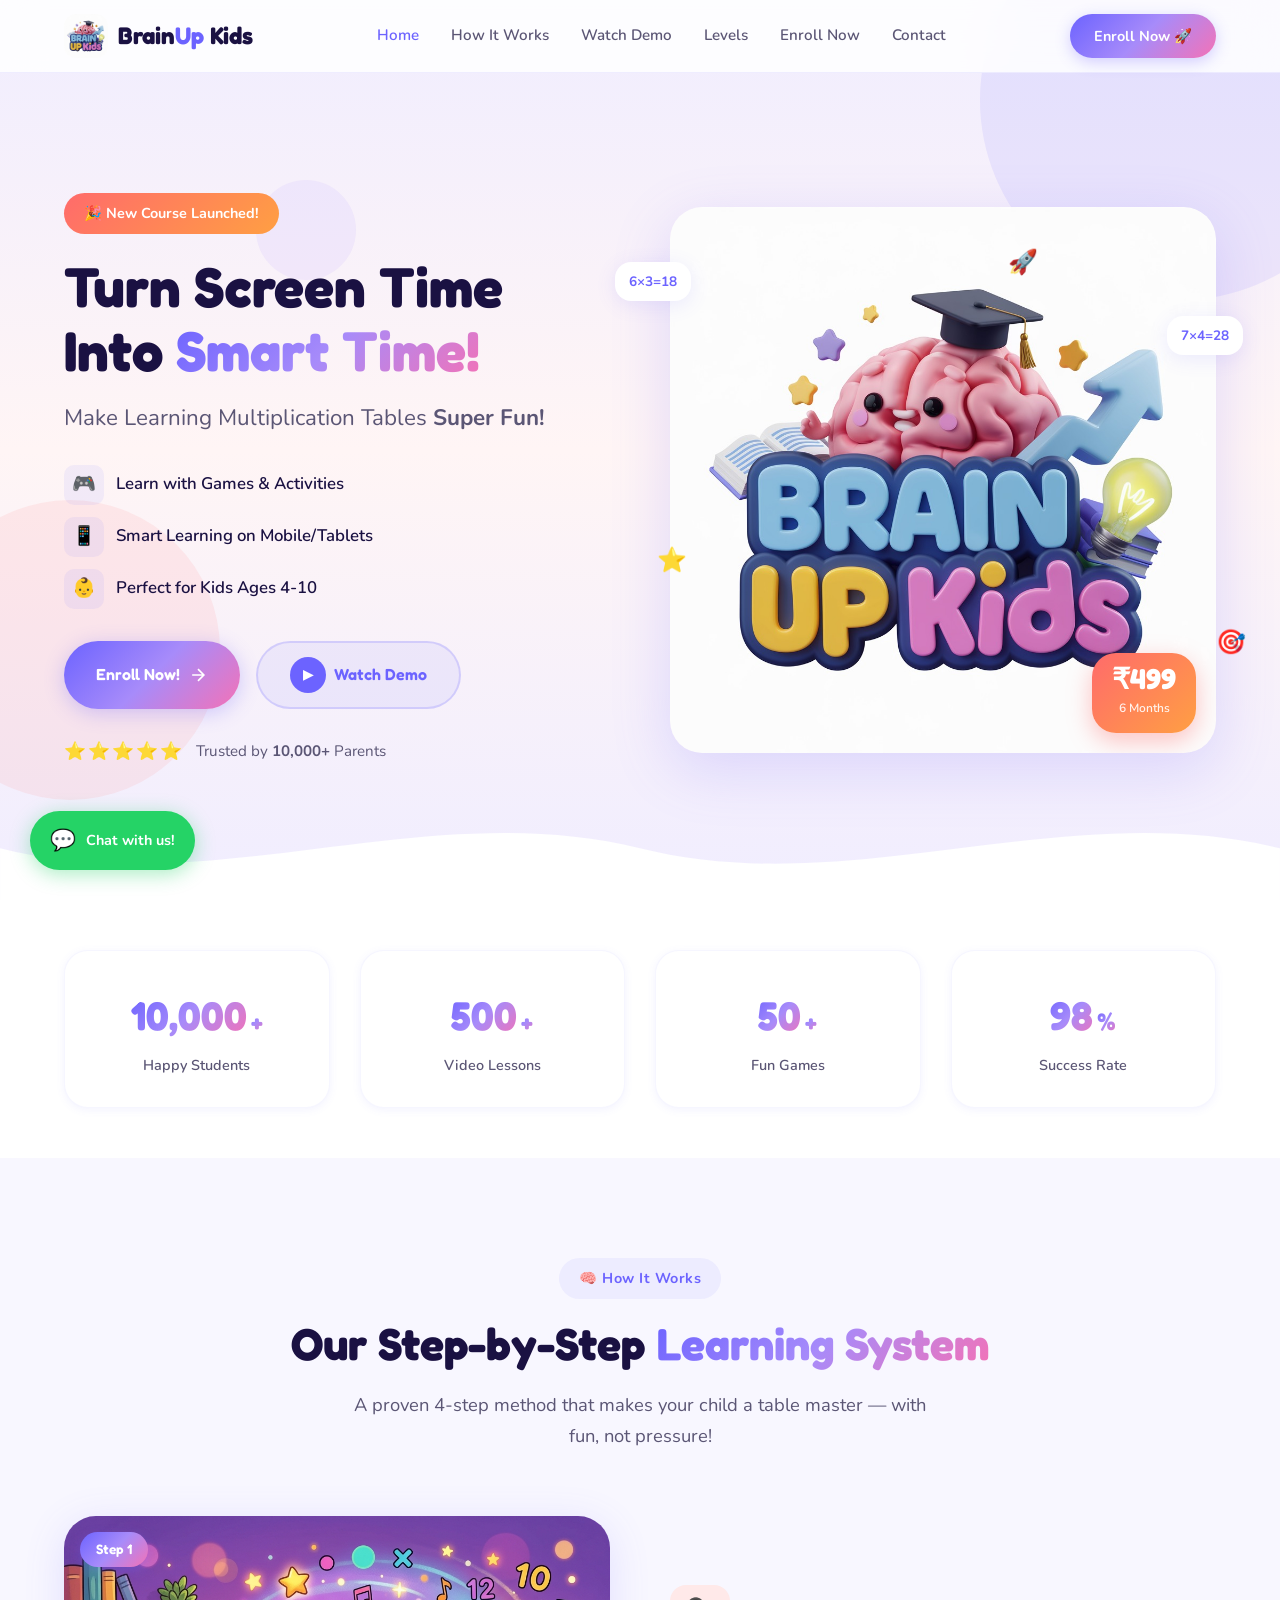
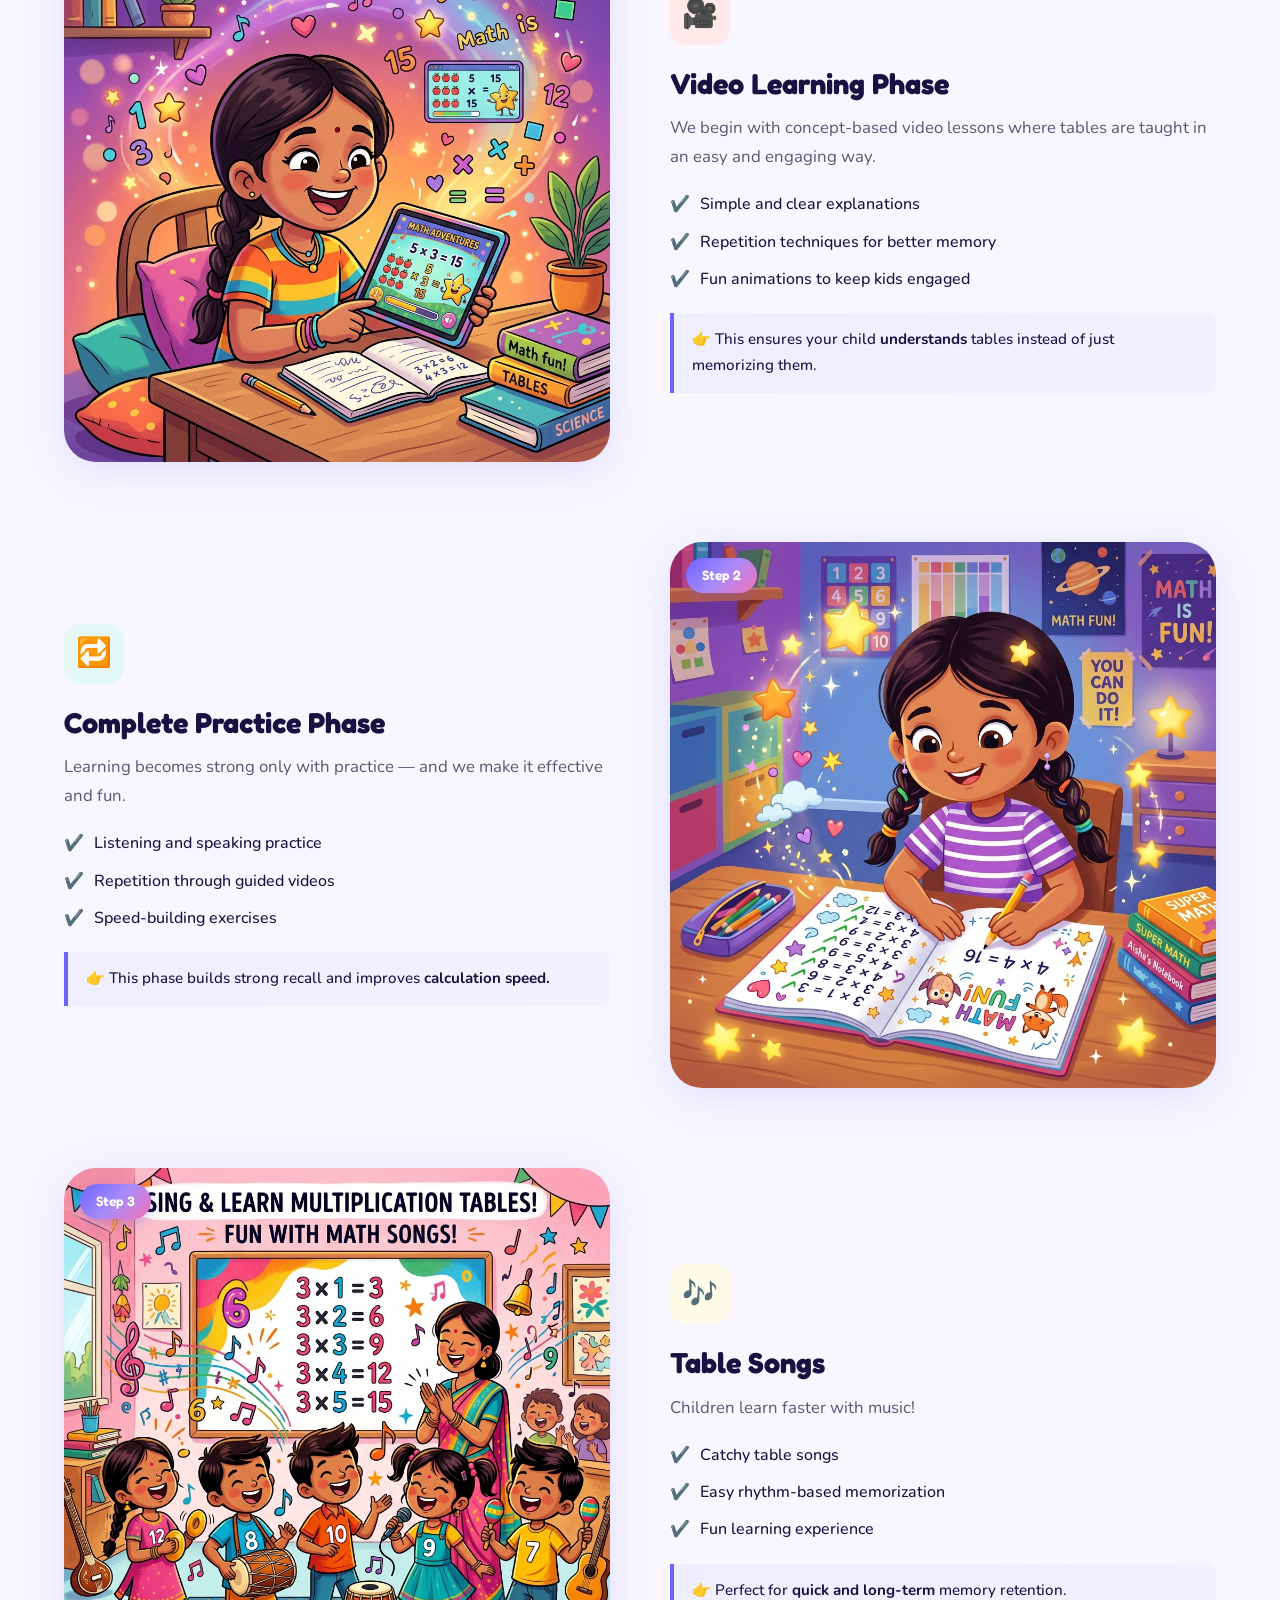
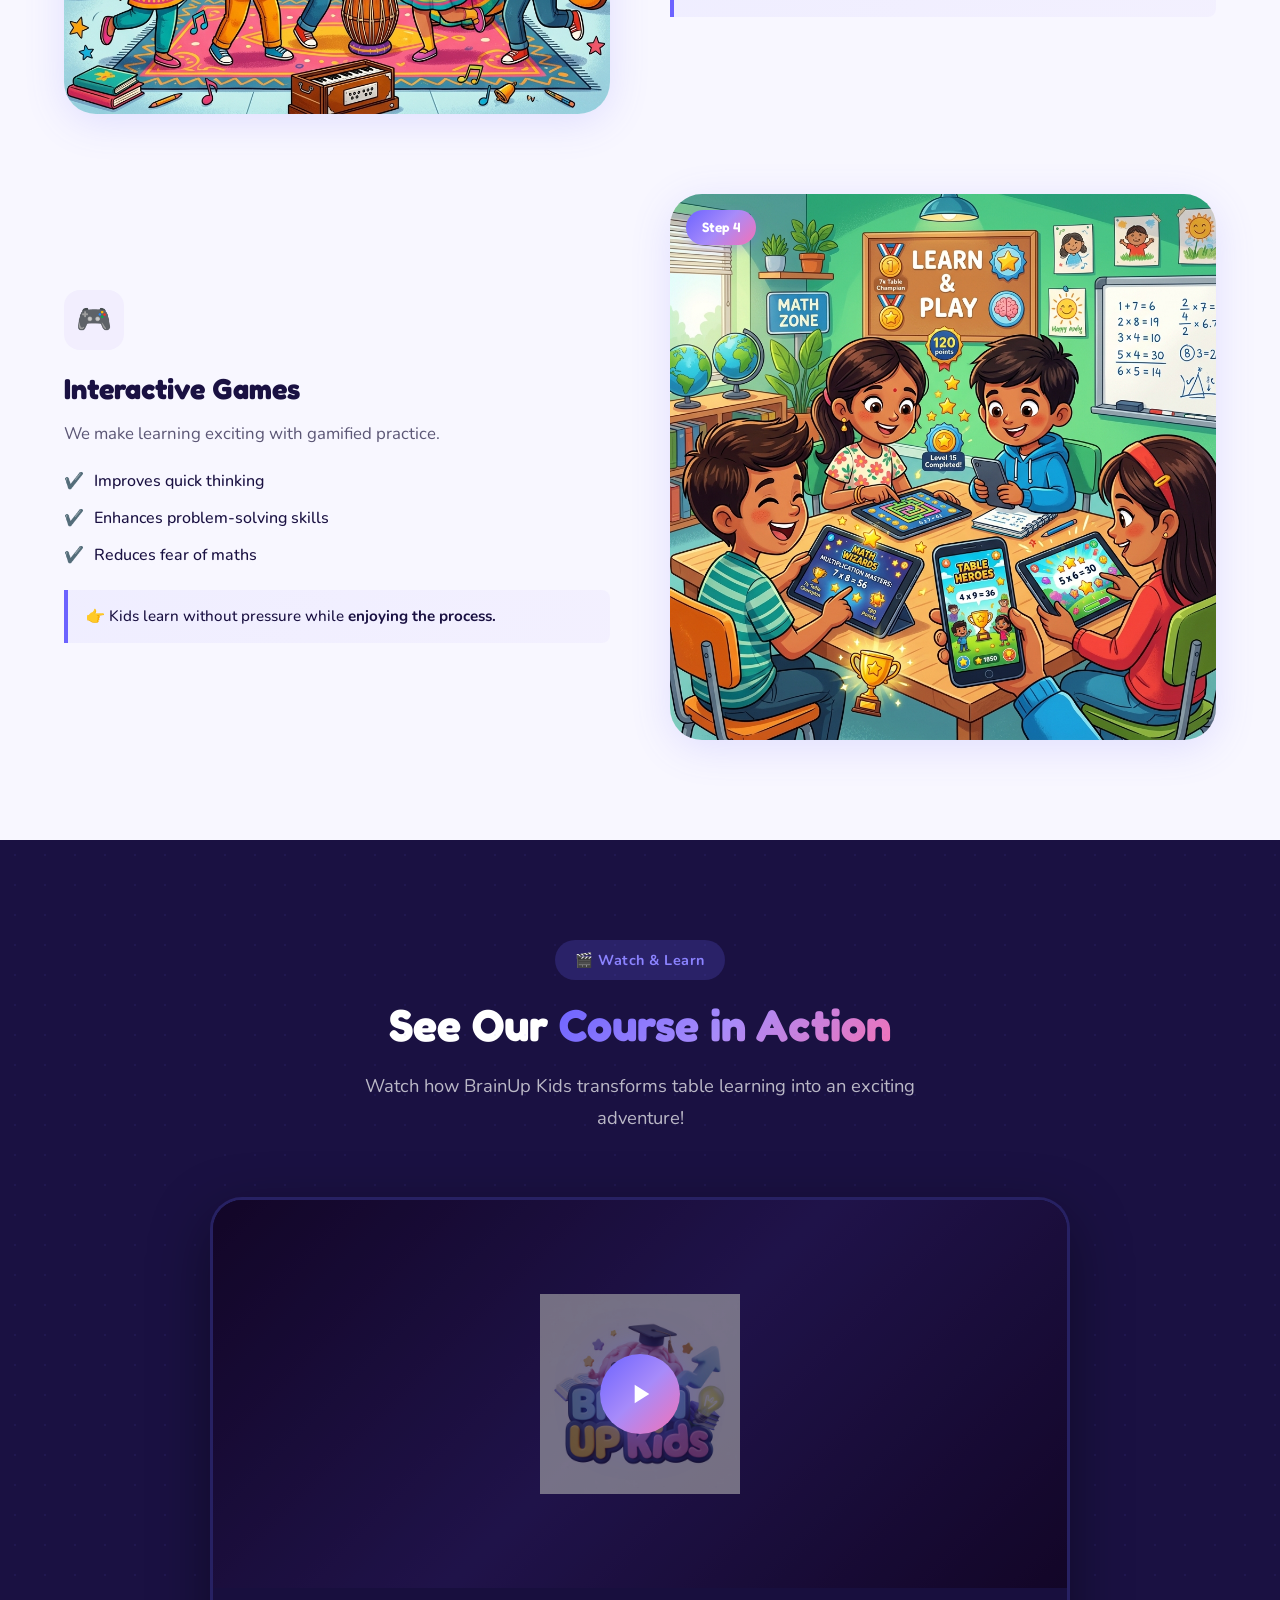
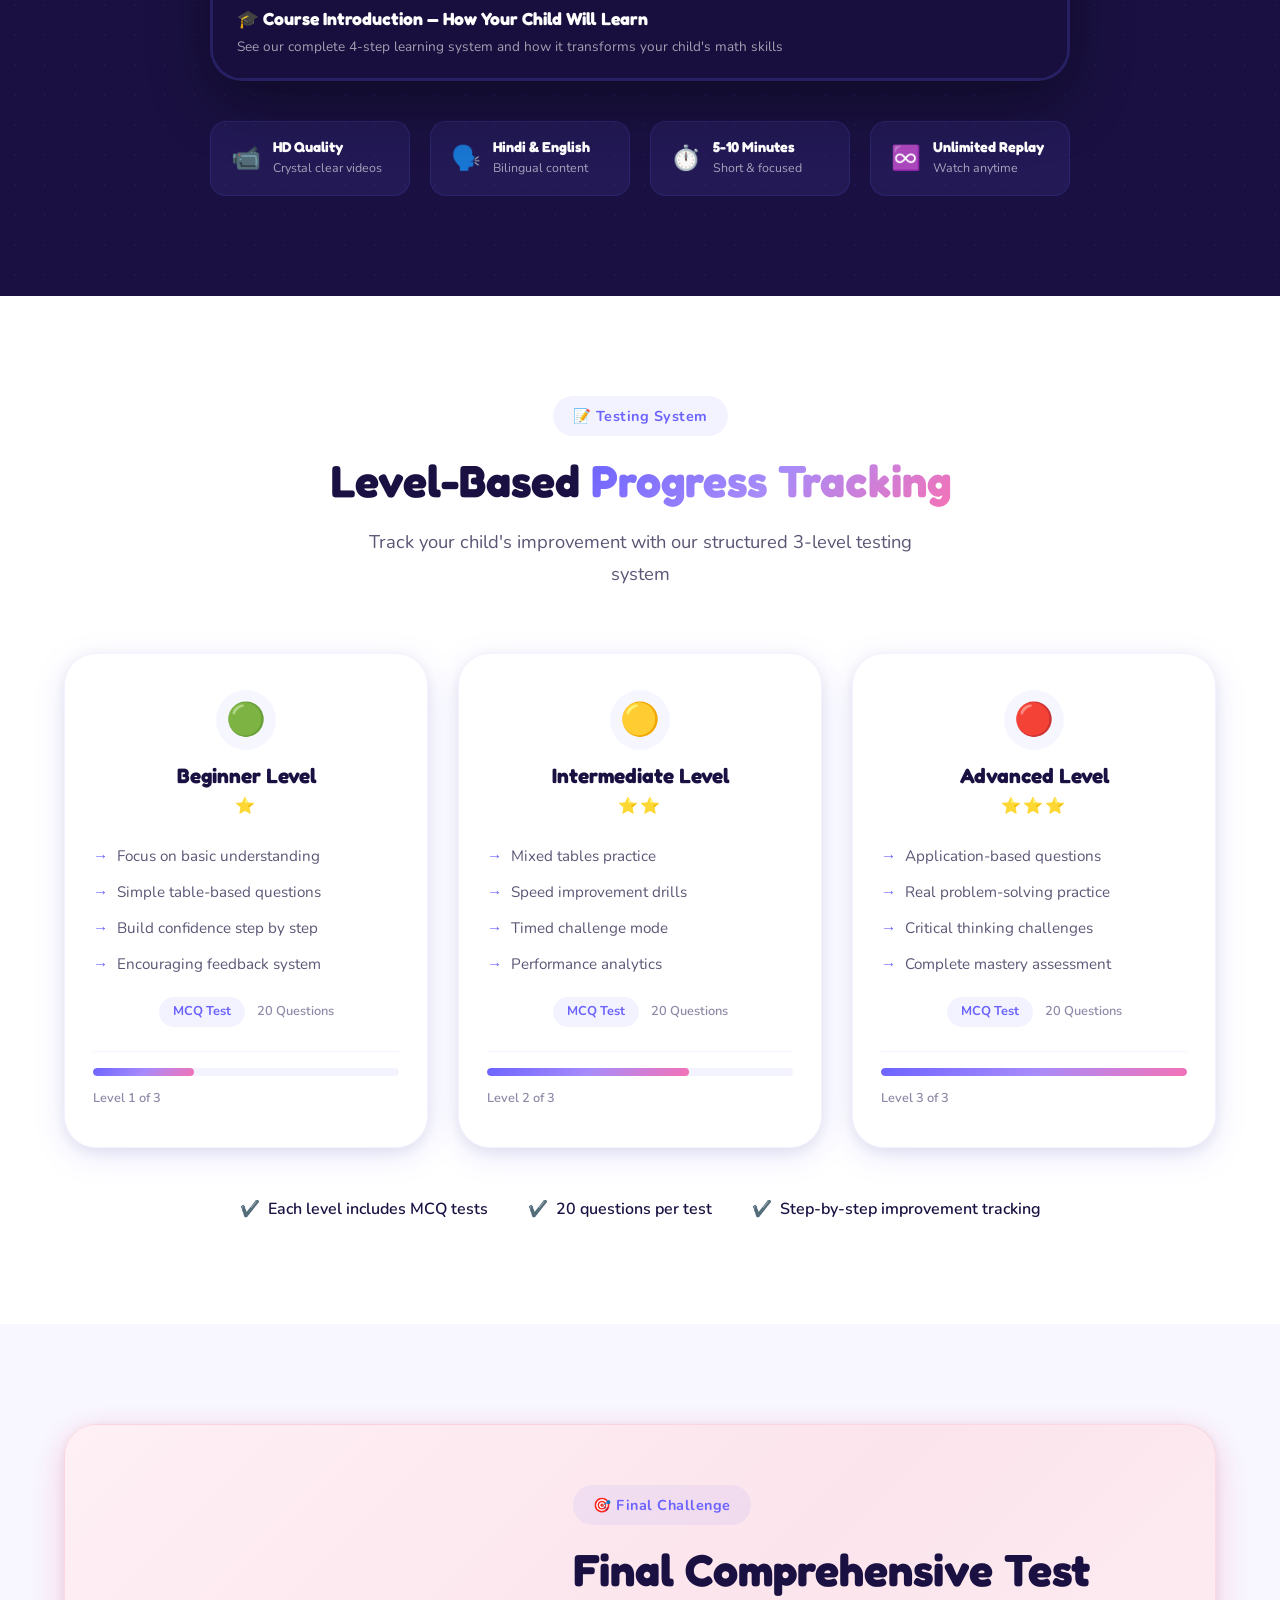
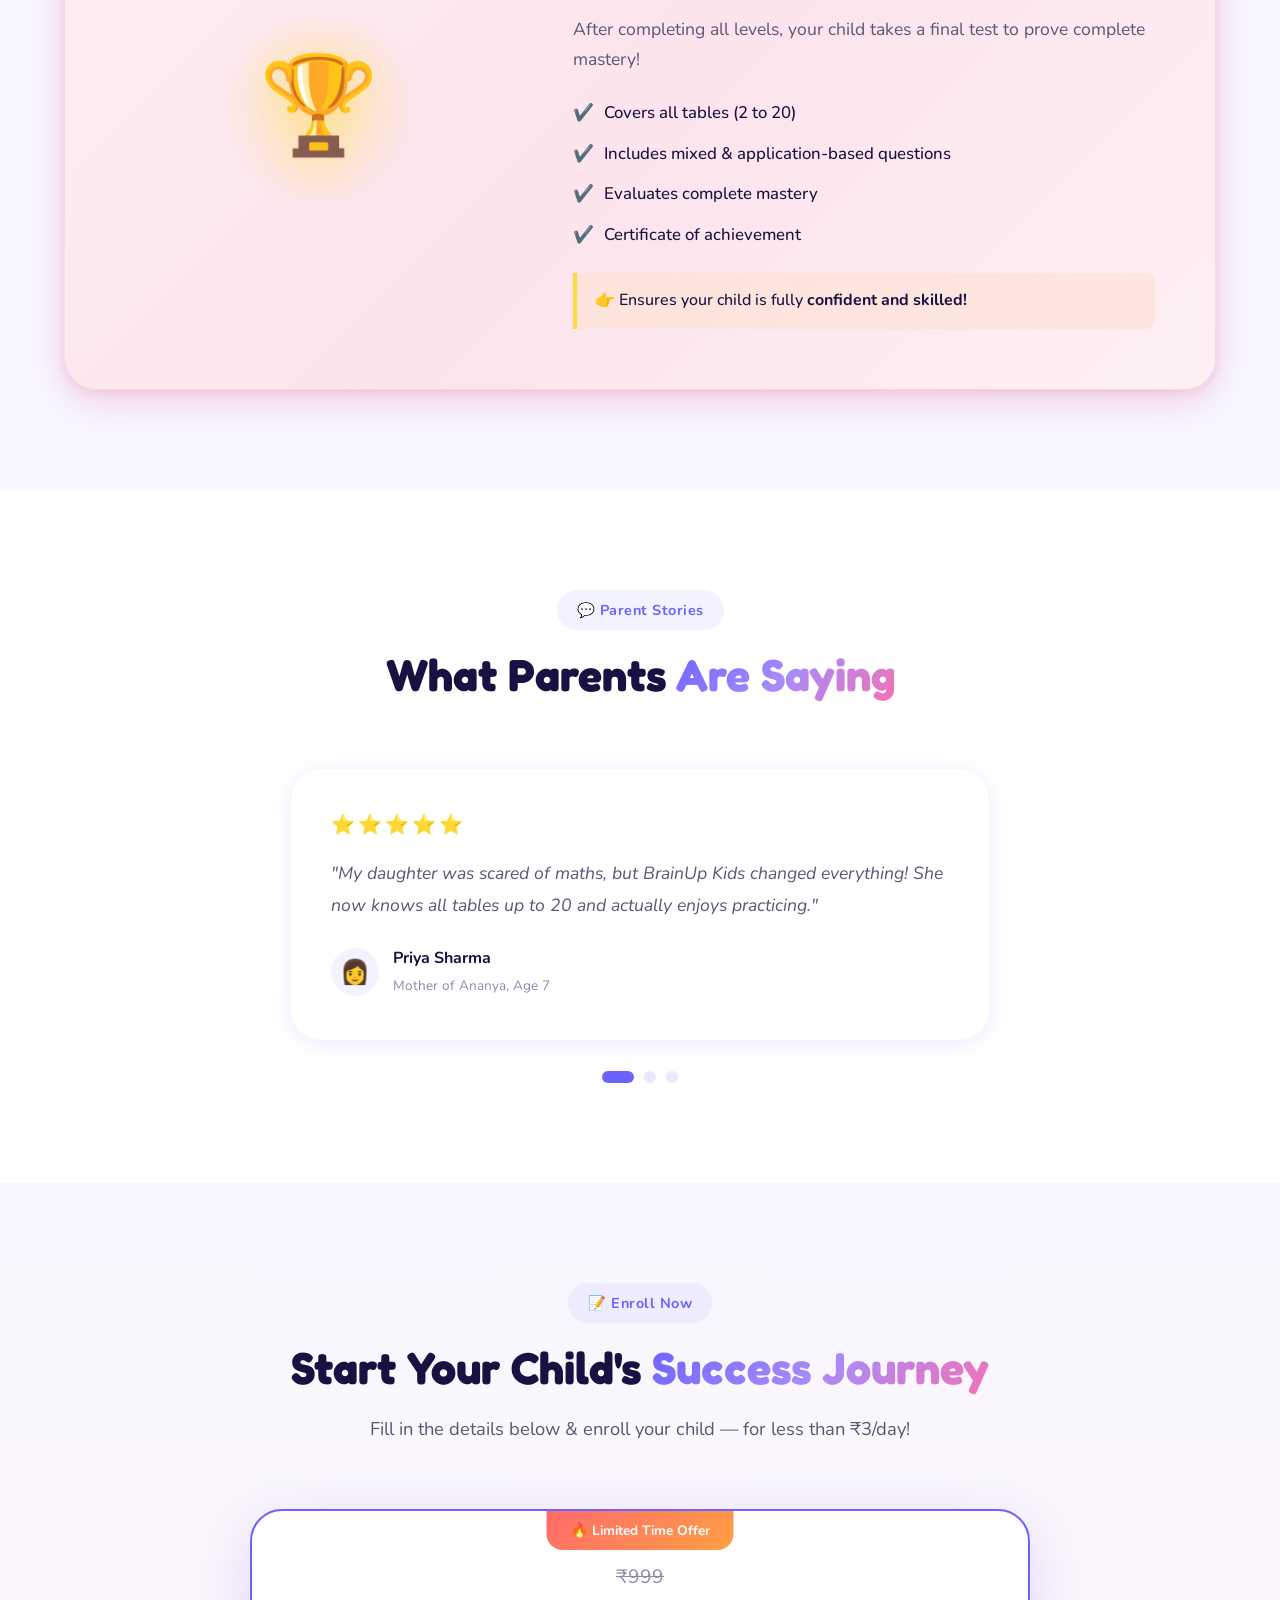
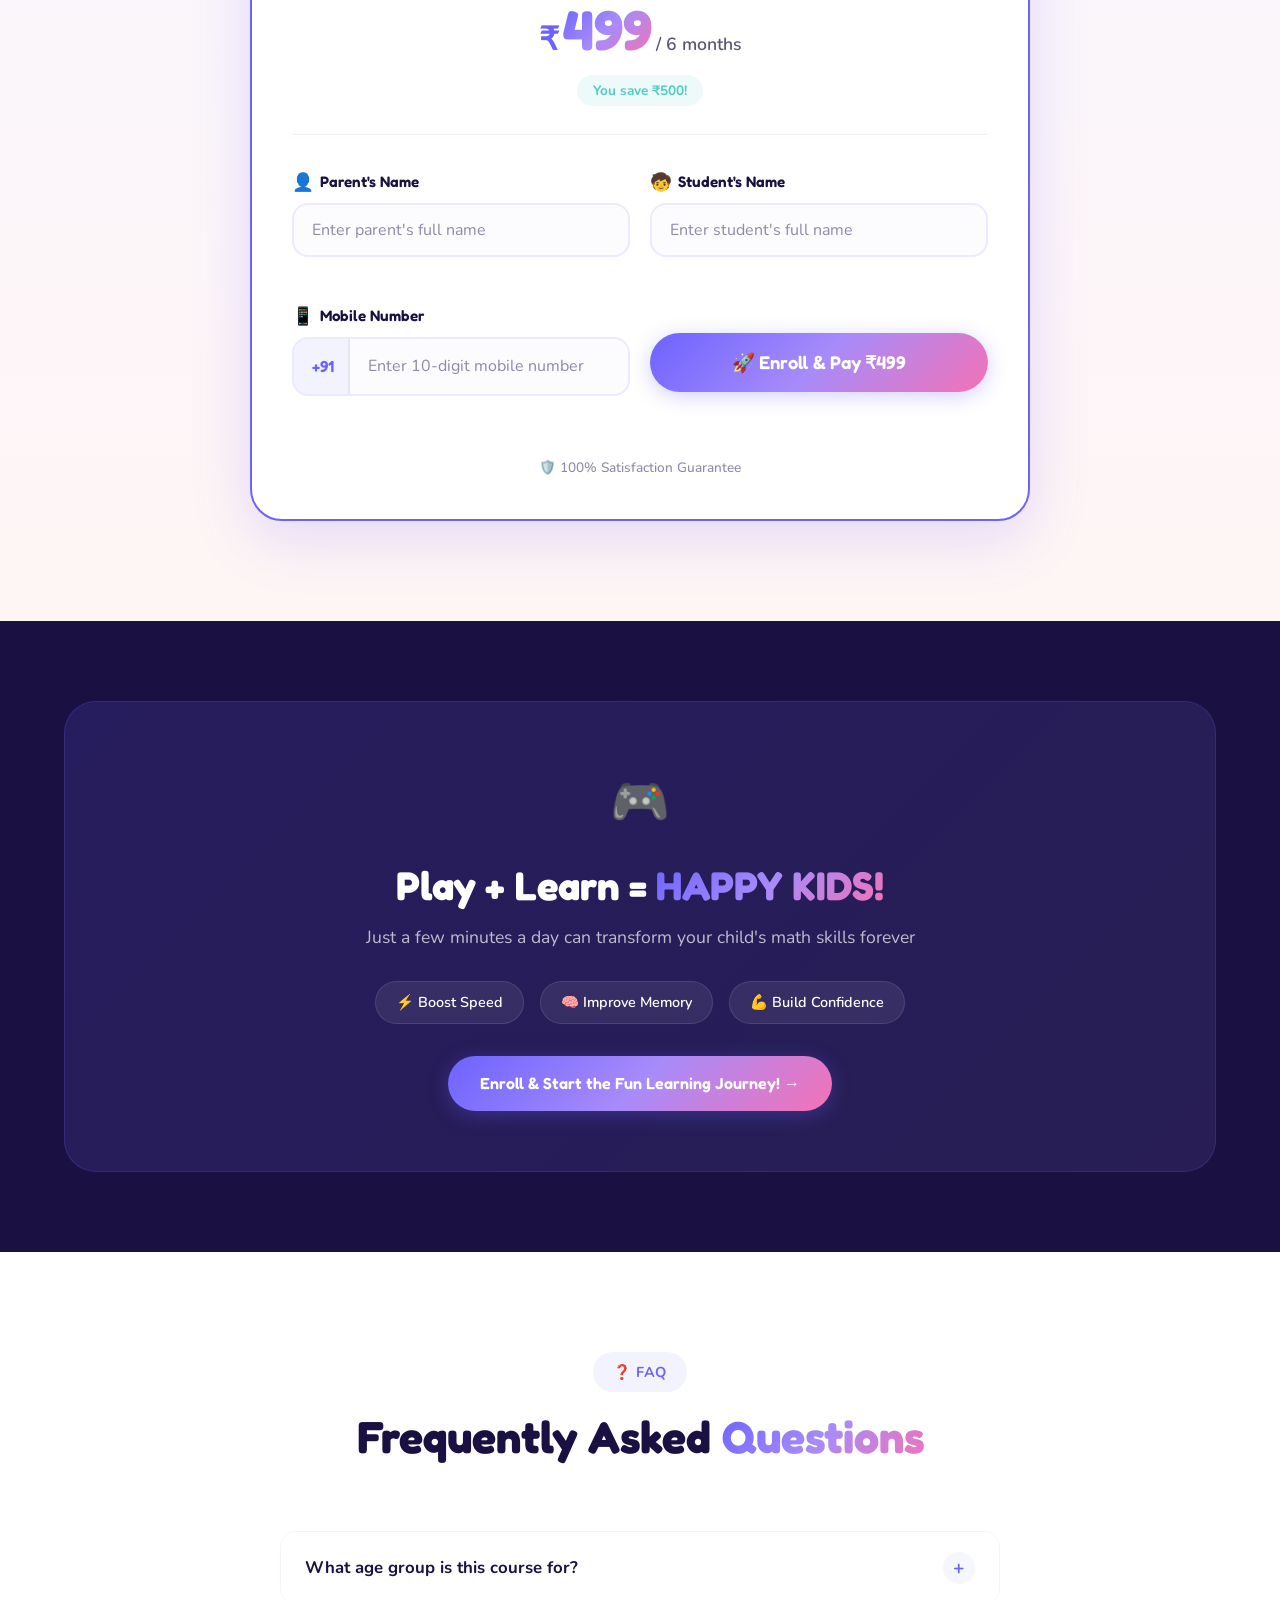
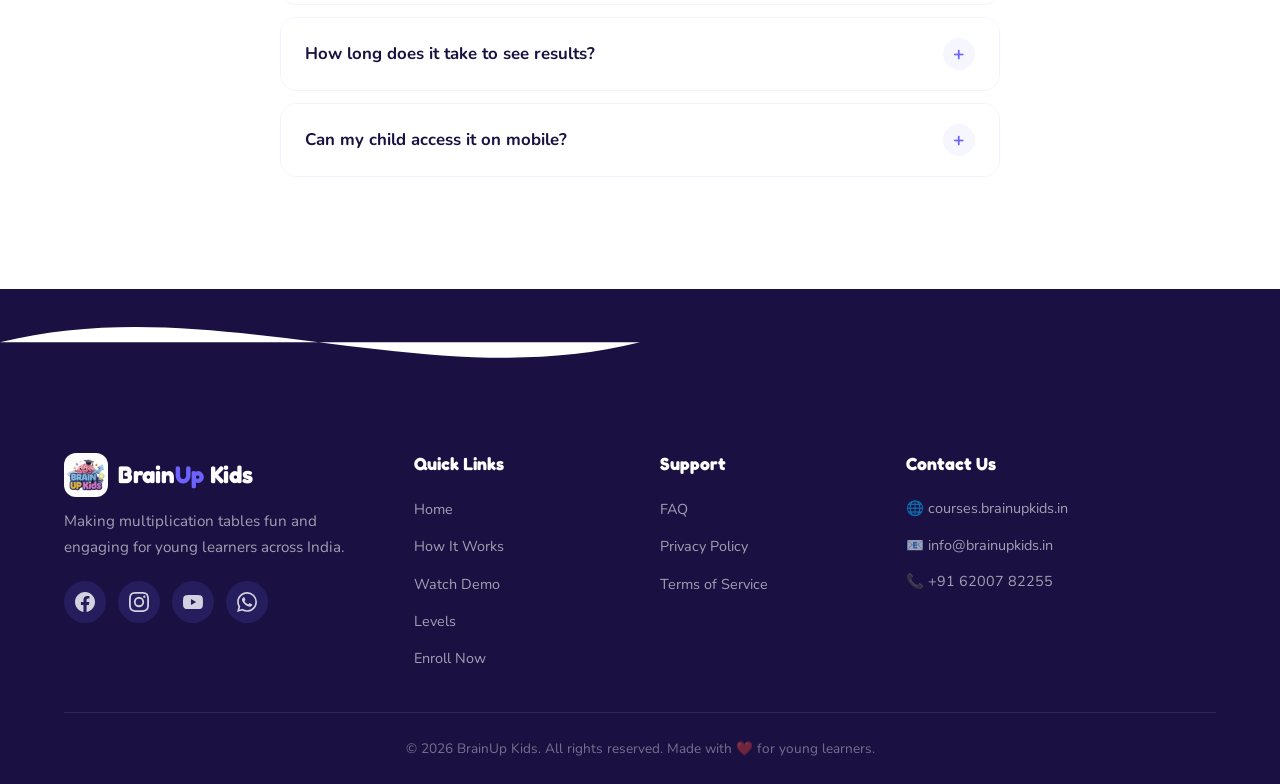
==== commit 9719f862: "Update index.html" ====
--- a/index.html
+++ b/index.html
@@ -568,39 +568,7 @@
                             <span class="form-error" id="studentNameError"></span>
                         </div>
                     </div>
-                    <div class="form-row">
-                        <div class="form-group">
-                            <label for="studentBoard">
-                                <span class="label-icon">🏫</span> Board
-                            </label>
-                            <select id="studentBoard" name="studentBoard" required>
-                                <option value="" disabled selected>Select board</option>
-                                <option value="CBSE">CBSE</option>
-                                <option value="ICSE">ICSE</option>
-                                <option value="SSC">SSC</option>
-                            </select>
-                            <span class="form-error" id="studentBoardError"></span>
-                        </div>
-                        <div class="form-group">
-                            <label for="studentStd">
-                                <span class="label-icon">🎓</span> Standard (Class)
-                            </label>
-                            <select id="studentStd" name="studentStd" required>
-                                <option value="" disabled selected>Select standard</option>
-                                <option value="1">Class 1</option>
-                                <option value="2">Class 2</option>
-                                <option value="3">Class 3</option>
-                                <option value="4">Class 4</option>
-                                <option value="5">Class 5</option>
-                                <option value="6">Class 6</option>
-                                <option value="7">Class 7</option>
-                                <option value="8">Class 8</option>
-                                <option value="9">Class 9</option>
-                                <option value="10">Class 10</option>
-                            </select>
-                            <span class="form-error" id="studentStdError"></span>
-                        </div>
-                    </div>
+
                     <div class="form-row">
                         <div class="form-group">
                             <label for="mobileNumber">
--- a/styles.css
+++ b/styles.css
@@ -1444,26 +1444,38 @@
     border-radius: var(--radius-full);
 }
 
-/* === Pricing Section === */
-.pricing-section {
+/* === Enrollment Section === */
+.enrollment-section {
     padding: var(--section-padding);
     background: linear-gradient(180deg, #F8F7FF 0%, #FFF5F5 100%);
 }
 
-.pricing-card {
-    max-width: 520px;
+.enrollment-card {
+    max-width: 780px;
     margin: 0 auto;
     background: white;
     border-radius: var(--radius-xl);
-    padding: 50px 40px;
-    text-align: center;
+    padding: 50px 40px 40px;
     position: relative;
     box-shadow: var(--shadow-xl);
     border: 2px solid var(--primary);
     overflow: hidden;
 }
 
-.pricing-badge {
+/* Form Row (horizontal pairs) */
+.form-row {
+    display: grid;
+    grid-template-columns: 1fr 1fr;
+    gap: 20px;
+}
+
+.form-group-btn {
+    display: flex;
+    align-items: flex-end;
+    padding-top: 24px;
+}
+
+.enrollment-badge {
     background: var(--bg-gradient-warm);
     color: white;
     padding: 8px 24px;
@@ -1476,17 +1488,20 @@
     border-radius: 0 0 var(--radius-md) var(--radius-md);
 }
 
-.pricing-amount {
-    margin: 40px 0 32px;
-}
-
-.price-strike {
+.enrollment-price-strip {
+    text-align: center;
+    margin-bottom: 32px;
+    padding-bottom: 28px;
+    border-bottom: 1px solid rgba(108, 99, 255, 0.1);
+}
+
+.enrollment-price-strip .price-strike {
     font-size: 1.2rem;
     color: var(--text-light);
     text-decoration: line-through;
 }
 
-.price-main {
+.enrollment-price-strip .price-main {
     display: flex;
     align-items: baseline;
     justify-content: center;
@@ -1494,16 +1509,16 @@
     margin: 8px 0;
 }
 
-.price-currency {
+.enrollment-price-strip .price-currency {
     font-family: 'Fredoka', sans-serif;
     font-size: 2rem;
     font-weight: 700;
     color: var(--primary);
 }
 
-.price-value {
+.enrollment-price-strip .price-value {
     font-family: 'Fredoka', sans-serif;
-    font-size: 4rem;
+    font-size: 3.5rem;
     font-weight: 700;
     background: var(--bg-gradient);
     -webkit-background-clip: text;
@@ -1512,13 +1527,13 @@
     line-height: 1;
 }
 
-.price-duration {
+.enrollment-price-strip .price-duration {
     font-size: 1.1rem;
     color: var(--text-secondary);
     font-weight: 600;
 }
 
-.price-save {
+.enrollment-price-strip .price-save {
     display: inline-block;
     background: rgba(78, 205, 196, 0.1);
     color: var(--accent-green);
@@ -1528,26 +1543,235 @@
     font-size: 0.85rem;
 }
 
-.pricing-features {
-    text-align: left;
-    margin: 32px 0;
+/* Form Styles */
+.enrollment-form {
     display: flex;
     flex-direction: column;
-    gap: 12px;
-}
-
-.pricing-features li {
+    gap: 20px;
+}
+
+.form-group {
+    display: flex;
+    flex-direction: column;
+    gap: 6px;
+}
+
+.form-group label {
+    font-family: 'Fredoka', sans-serif;
+    font-size: 0.95rem;
+    font-weight: 600;
+    color: var(--text-primary);
+    display: flex;
+    align-items: center;
+    gap: 6px;
+}
+
+.label-icon {
+    font-size: 1.1rem;
+}
+
+.form-group input,
+.form-group select {
+    width: 100%;
+    padding: 14px 18px;
+    border: 2px solid rgba(108, 99, 255, 0.12);
+    border-radius: var(--radius-md);
+    font-family: 'Nunito', sans-serif;
     font-size: 1rem;
     color: var(--text-primary);
+    background: rgba(108, 99, 255, 0.02);
+    transition: var(--transition-medium);
+    outline: none;
+}
+
+.form-group input::placeholder {
+    color: var(--text-light);
+    font-weight: 400;
+}
+
+.form-group input:focus,
+.form-group select:focus {
+    border-color: var(--primary);
+    background: white;
+    box-shadow: 0 0 0 4px rgba(108, 99, 255, 0.1);
+}
+
+.form-group input.input-error,
+.form-group select.input-error {
+    border-color: var(--secondary);
+    box-shadow: 0 0 0 4px rgba(255, 107, 107, 0.1);
+}
+
+.form-group input.input-success,
+.form-group select.input-success {
+    border-color: var(--accent-green);
+    box-shadow: 0 0 0 4px rgba(78, 205, 196, 0.1);
+}
+
+.form-group select {
+    cursor: pointer;
+    appearance: none;
+    background-image: url("data:image/svg+xml,%3Csvg width='12' height='8' viewBox='0 0 12 8' fill='none' xmlns='http://www.w3.org/2000/svg'%3E%3Cpath d='M1 1L6 6L11 1' stroke='%236C63FF' stroke-width='2' stroke-linecap='round'/%3E%3C/svg%3E");
+    background-repeat: no-repeat;
+    background-position: right 16px center;
+    padding-right: 40px;
+}
+
+.phone-input-wrapper {
+    display: flex;
+    align-items: center;
+    border: 2px solid rgba(108, 99, 255, 0.12);
+    border-radius: var(--radius-md);
+    overflow: hidden;
+    background: rgba(108, 99, 255, 0.02);
+    transition: var(--transition-medium);
+}
+
+.phone-input-wrapper:focus-within {
+    border-color: var(--primary);
+    background: white;
+    box-shadow: 0 0 0 4px rgba(108, 99, 255, 0.1);
+}
+
+.phone-input-wrapper.input-error {
+    border-color: var(--secondary);
+    box-shadow: 0 0 0 4px rgba(255, 107, 107, 0.1);
+}
+
+.phone-input-wrapper.input-success {
+    border-color: var(--accent-green);
+    box-shadow: 0 0 0 4px rgba(78, 205, 196, 0.1);
+}
+
+.phone-prefix {
+    padding: 14px 14px 14px 18px;
+    font-family: 'Fredoka', sans-serif;
+    font-weight: 600;
+    font-size: 1rem;
+    color: var(--primary);
+    background: rgba(108, 99, 255, 0.06);
+    border-right: 2px solid rgba(108, 99, 255, 0.1);
+    flex-shrink: 0;
+    user-select: none;
+}
+
+.phone-input-wrapper input {
+    border: none;
+    background: transparent;
+    padding: 14px 18px;
+    font-size: 1rem;
+    flex: 1;
+    width: 100%;
+    outline: none;
+    font-family: 'Nunito', sans-serif;
+    color: var(--text-primary);
+}
+
+.phone-input-wrapper input::placeholder {
+    color: var(--text-light);
+}
+
+.phone-input-wrapper input:focus {
+    box-shadow: none;
+}
+
+.form-error {
+    font-size: 0.8rem;
+    color: var(--secondary);
+    font-weight: 600;
+    min-height: 18px;
+    transition: var(--transition-fast);
+}
+
+.enroll-submit-btn {
+    width: 100%;
+    margin-top: 8px;
+    font-size: 1.15rem;
+    padding: 18px 32px;
+}
+
+.enroll-submit-btn:hover {
+    transform: translateY(-3px);
+    box-shadow: 0 8px 30px rgba(108, 99, 255, 0.4);
+}
+
+.enroll-submit-btn:active {
+    transform: translateY(-1px);
+}
+
+.enroll-submit-btn.loading {
+    opacity: 0.7;
+    pointer-events: none;
+}
+
+/* Enrollment Features Card */
+.enrollment-features-card {
+    background: white;
+    border-radius: var(--radius-xl);
+    padding: 40px 32px;
+    box-shadow: var(--shadow-md);
+    border: 1px solid rgba(108, 99, 255, 0.08);
+    position: sticky;
+    top: 100px;
+}
+
+.enrollment-features-title {
+    font-family: 'Fredoka', sans-serif;
+    font-size: 1.5rem;
+    font-weight: 700;
+    color: var(--text-primary);
+    margin-bottom: 24px;
+    padding-bottom: 16px;
+    border-bottom: 2px solid rgba(108, 99, 255, 0.08);
+}
+
+.enrollment-features-list {
+    display: flex;
+    flex-direction: column;
+    gap: 14px;
+    margin-bottom: 28px;
+}
+
+.enrollment-features-list li {
+    display: flex;
+    align-items: center;
+    gap: 10px;
+    font-size: 0.95rem;
     font-weight: 500;
-    padding: 4px 0;
+    color: var(--text-primary);
+}
+
+.ef-check {
+    flex-shrink: 0;
+    font-size: 1rem;
+}
+
+.enrollment-trust-badges {
+    display: flex;
+    gap: 12px;
+    flex-wrap: wrap;
+    padding-top: 20px;
+    border-top: 1px solid rgba(108, 99, 255, 0.08);
+}
+
+.trust-badge-item {
+    display: flex;
+    align-items: center;
+    gap: 6px;
+    background: rgba(108, 99, 255, 0.06);
+    padding: 8px 14px;
+    border-radius: var(--radius-full);
+    font-size: 0.8rem;
+    font-weight: 600;
+    color: var(--text-secondary);
 }
 
 .pricing-guarantee {
-    margin-top: 20px;
+    margin-top: 16px;
     font-size: 0.85rem;
     color: var(--text-light);
     font-weight: 500;
+    text-align: center;
 }
 
 /* === Play + Learn CTA === */
@@ -1757,12 +1981,14 @@
     background: rgba(108, 99, 255, 0.15);
     border-radius: 50%;
     font-size: 1.1rem;
+    color: rgba(255, 255, 255, 0.8);
     transition: var(--transition-medium);
 }
 
 .social-link:hover {
     background: var(--primary);
     transform: translateY(-3px);
+    color: white;
 }
 
 .footer-links-group h4,
@@ -2045,6 +2271,14 @@
         padding: 40px 24px;
     }
 
+    .enrollment-card {
+        padding: 40px 20px 30px;
+    }
+
+    .form-row {
+        grid-template-columns: 1fr;
+    }
+
     .price-value {
         font-size: 3rem;
     }
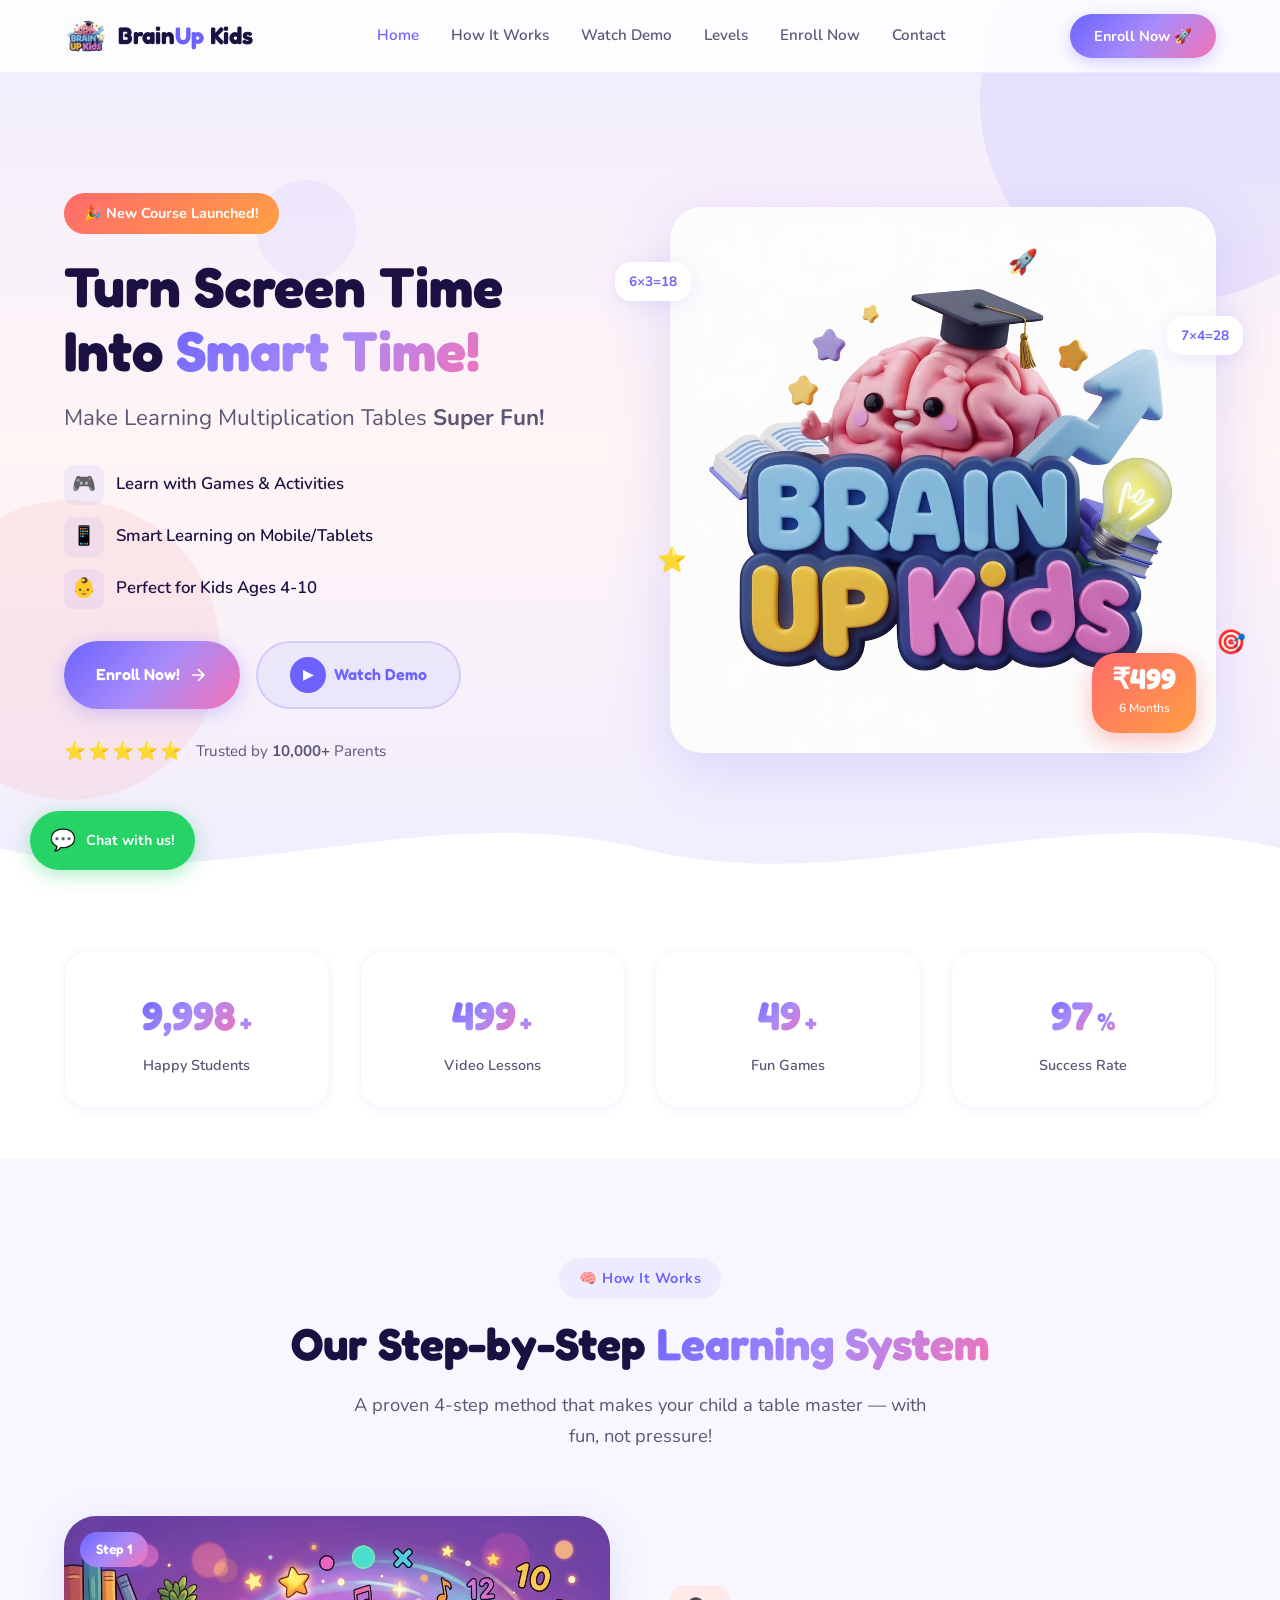
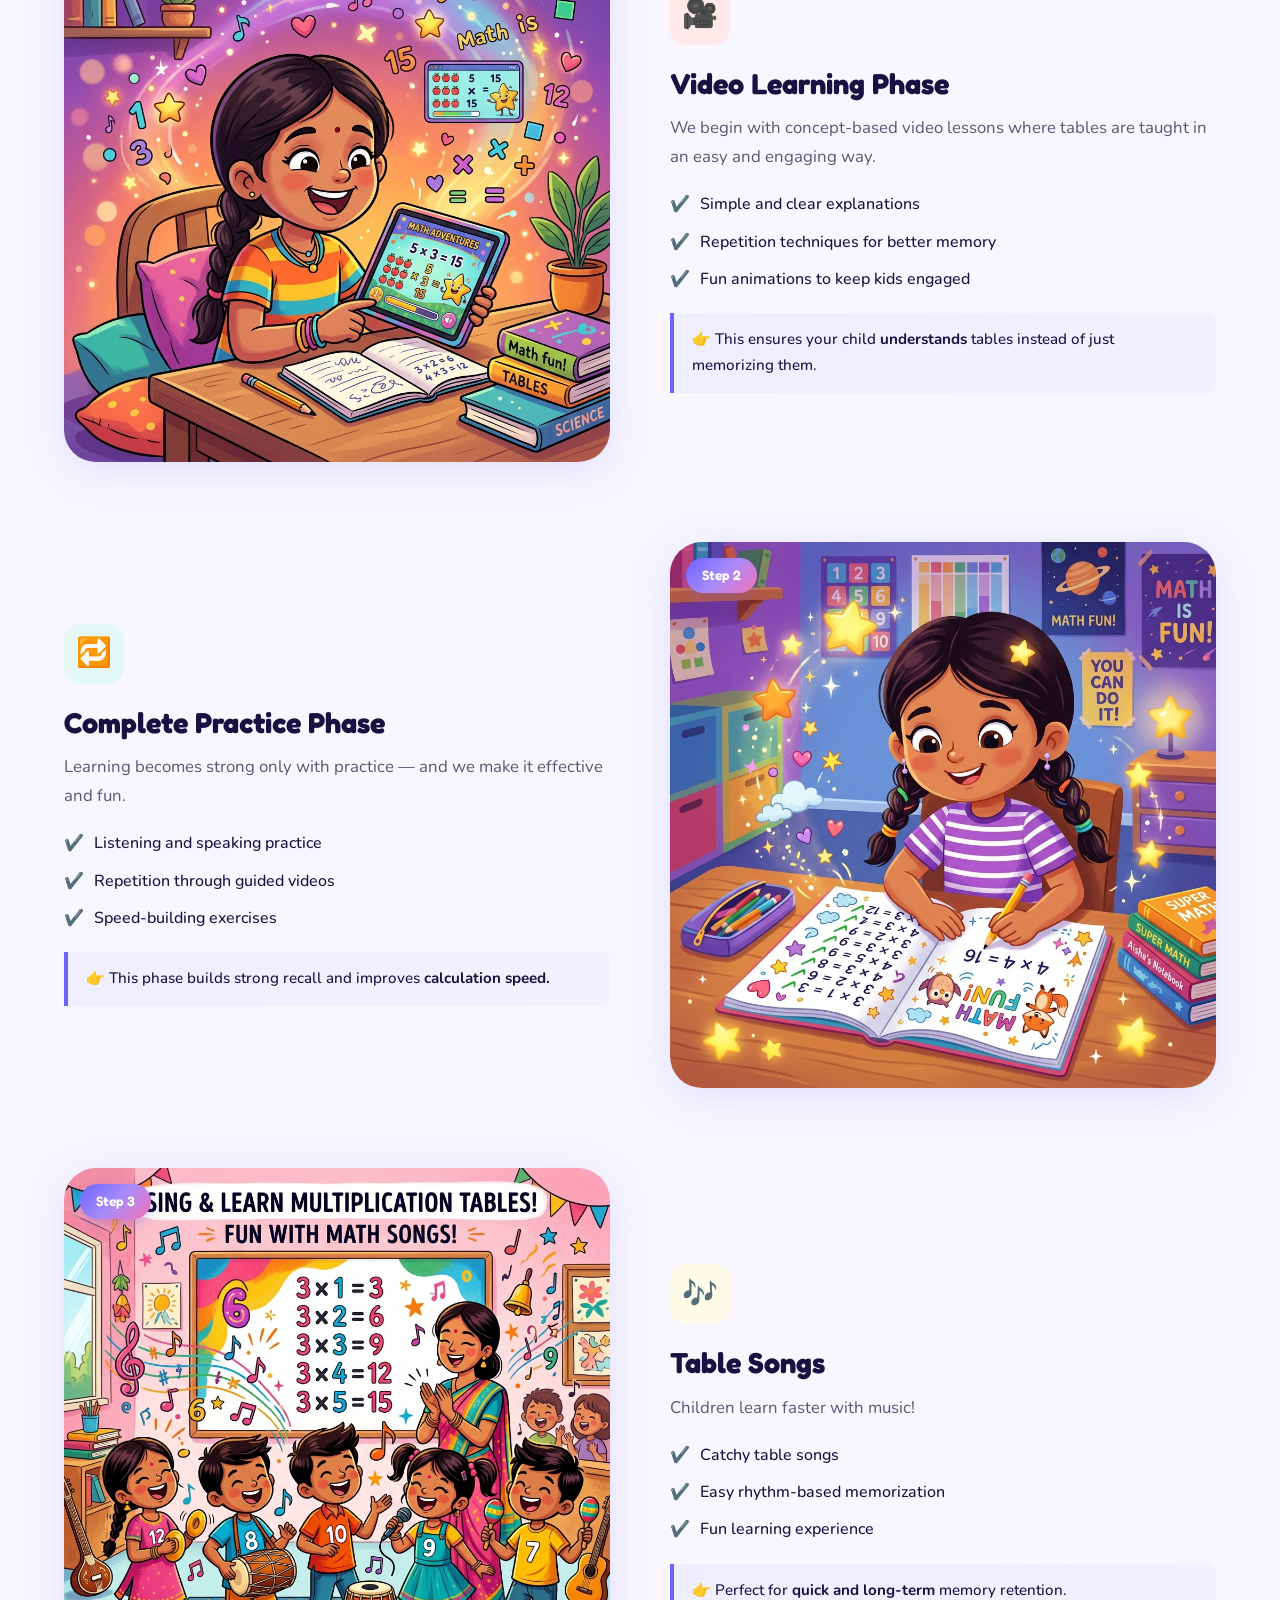
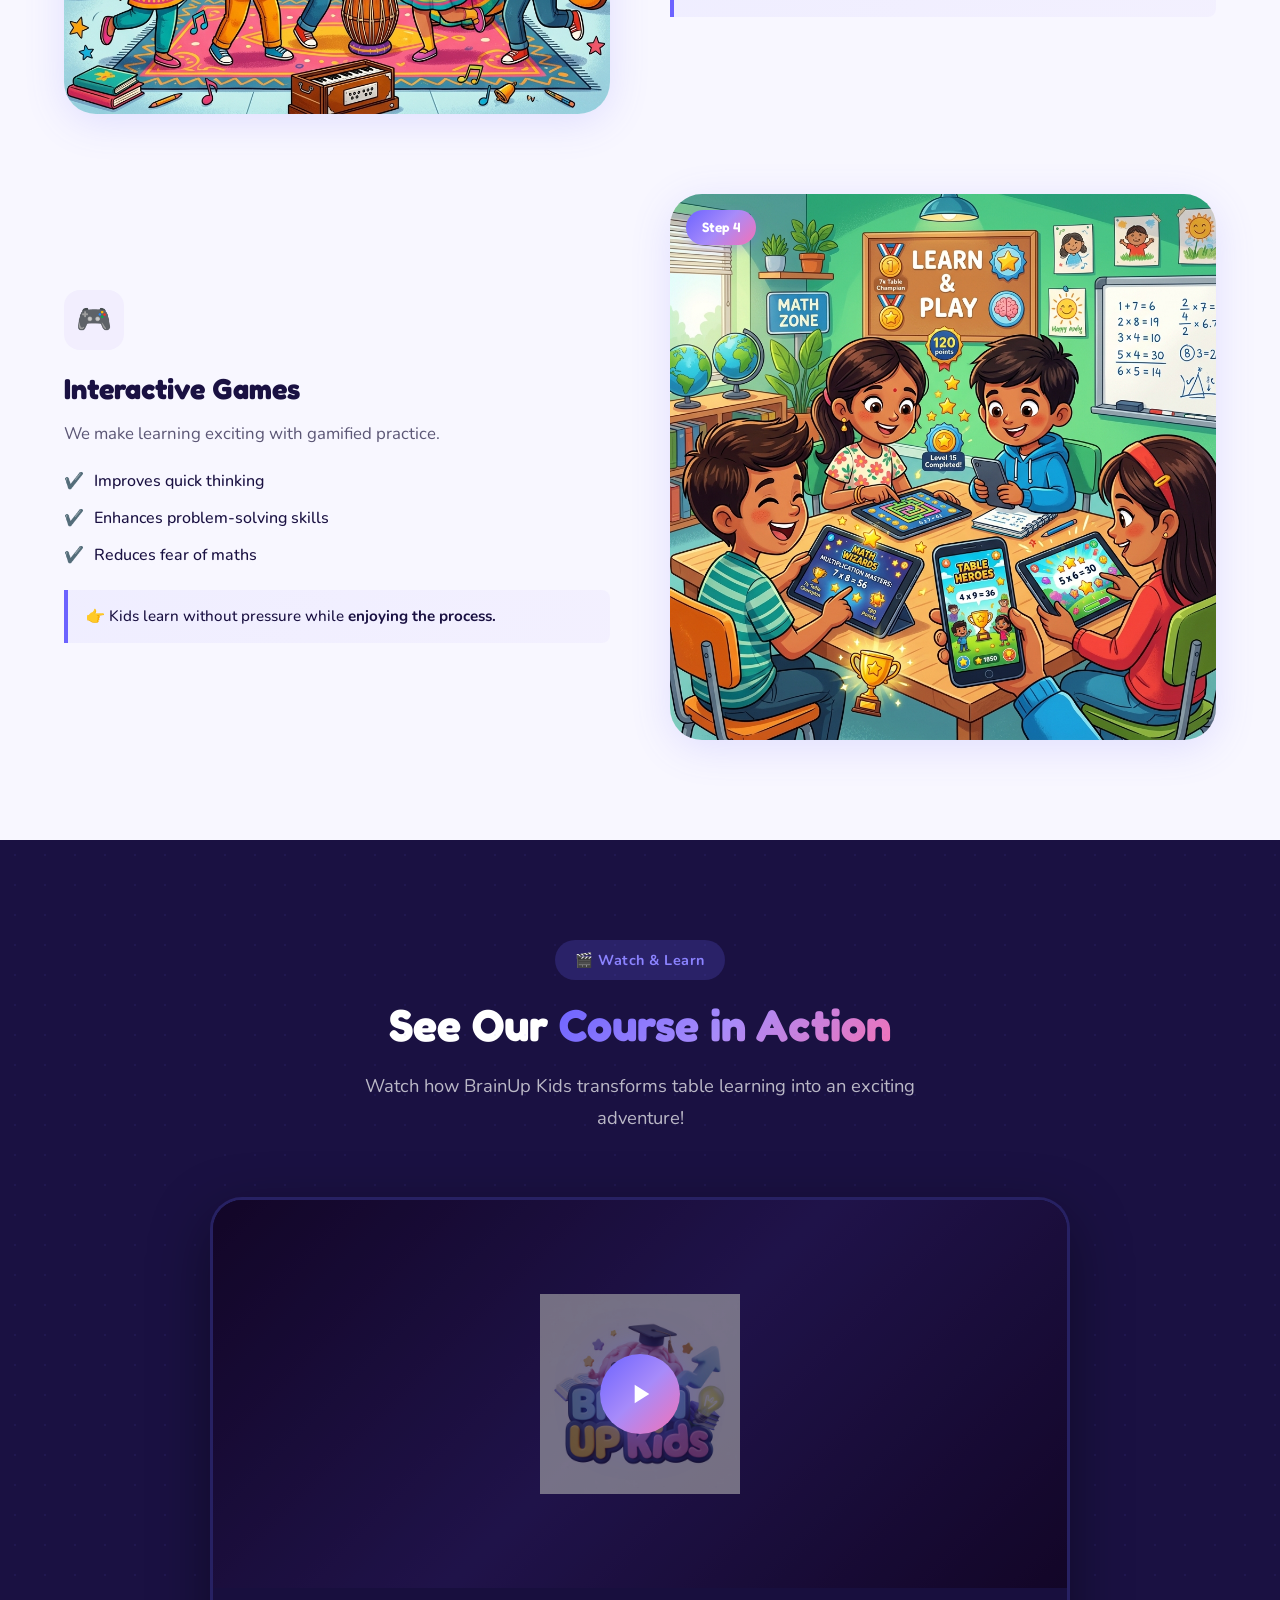
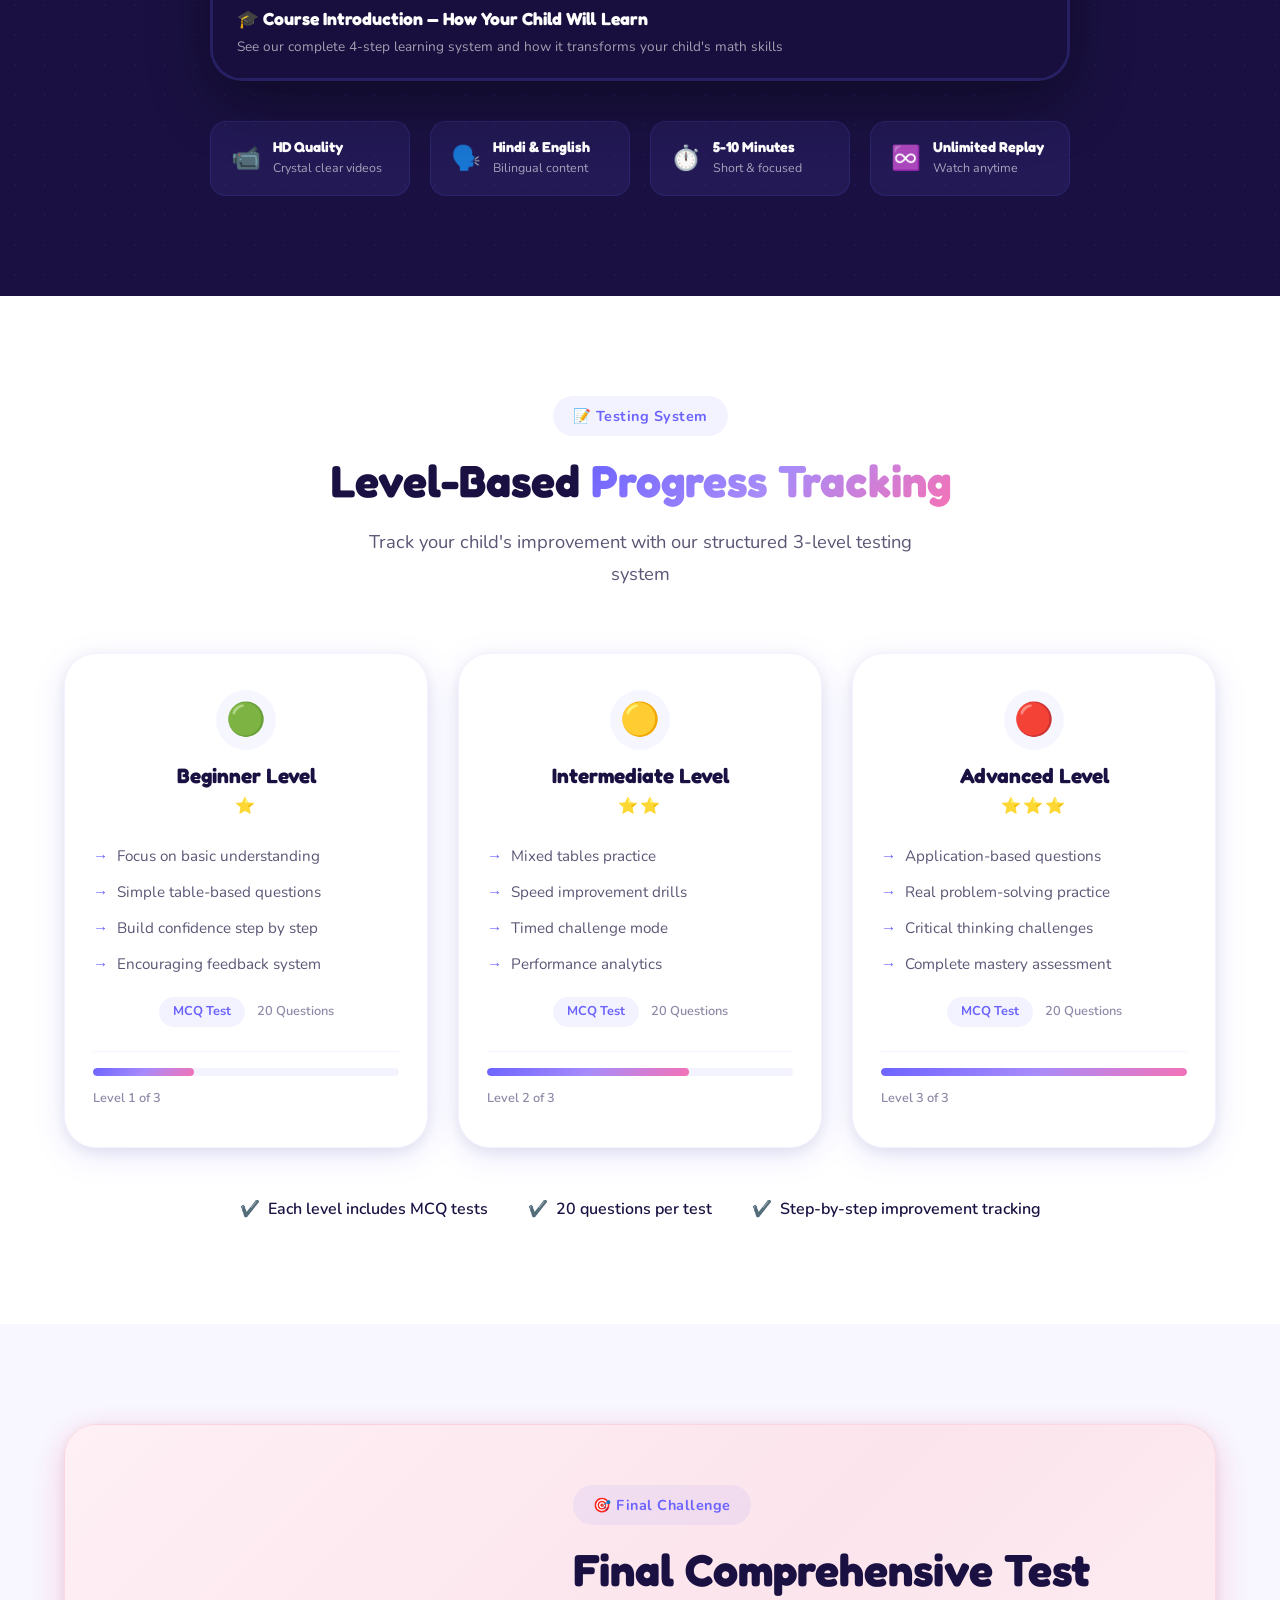
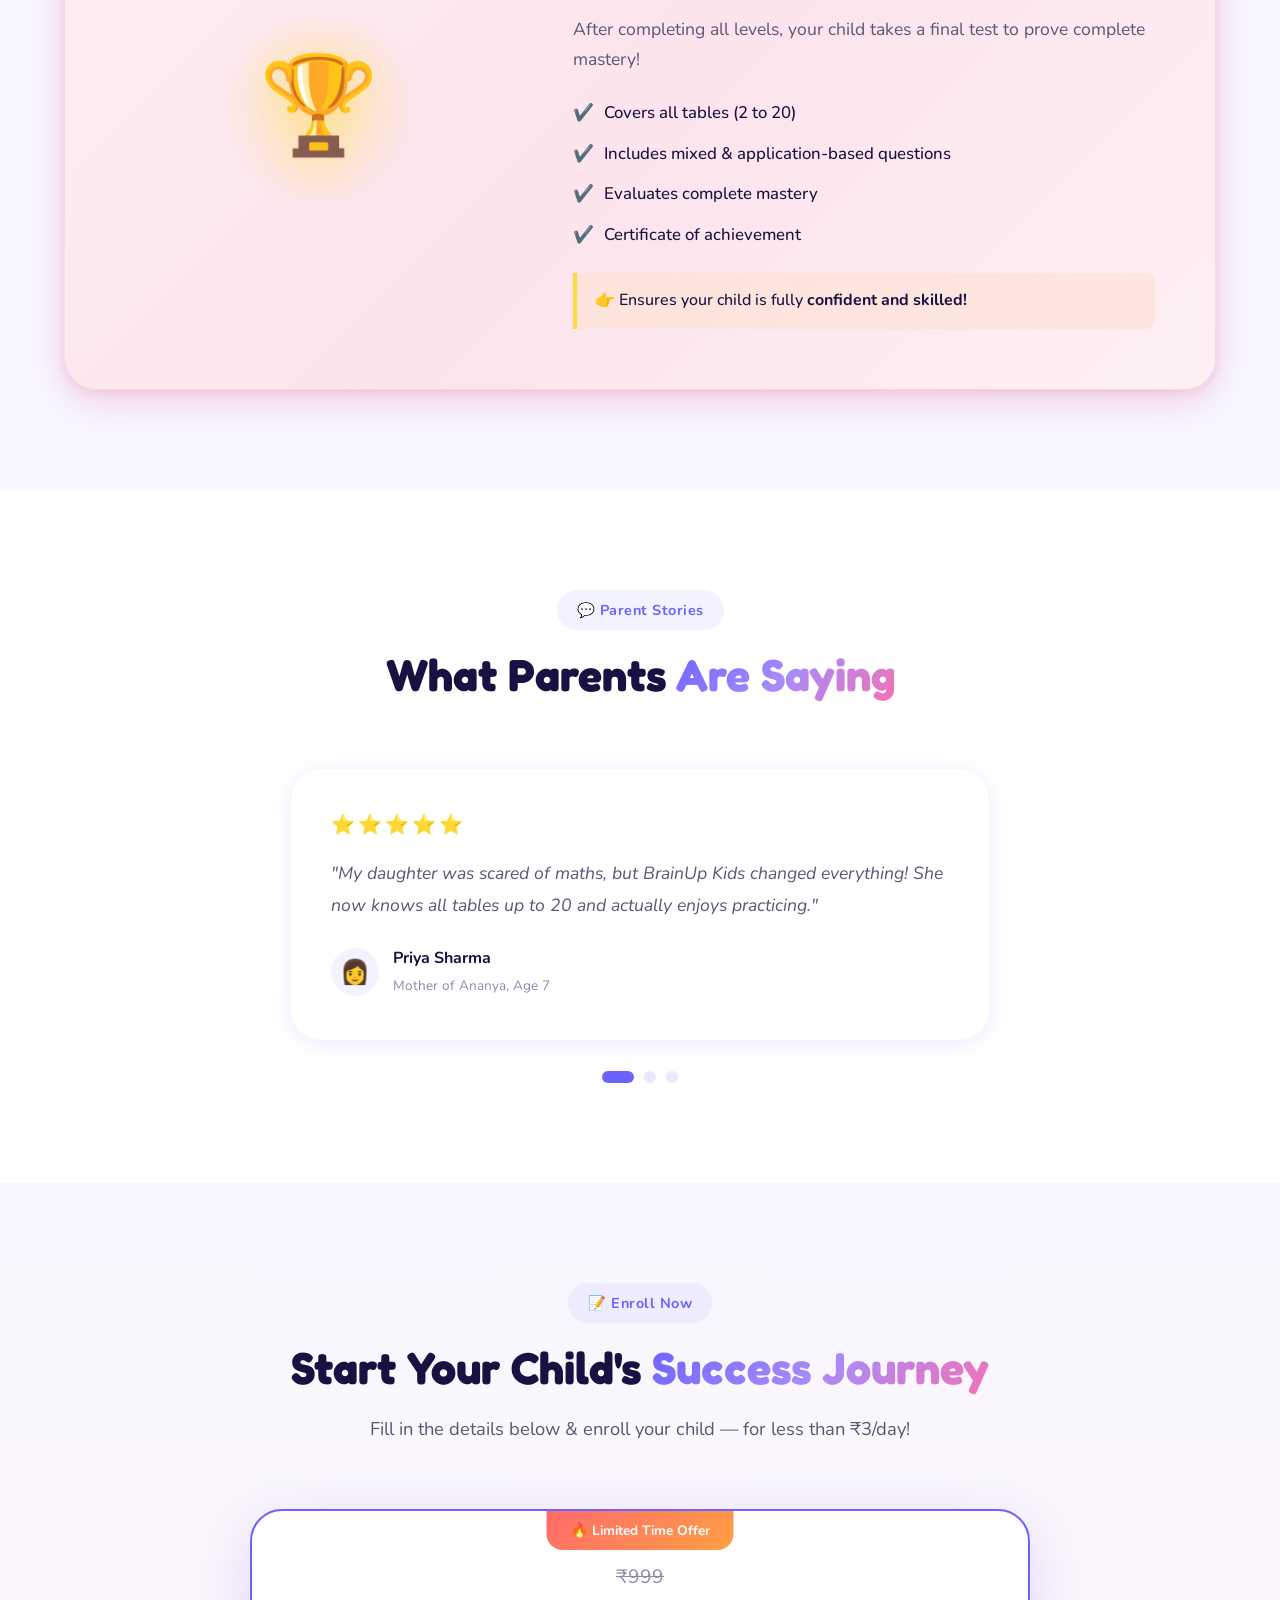
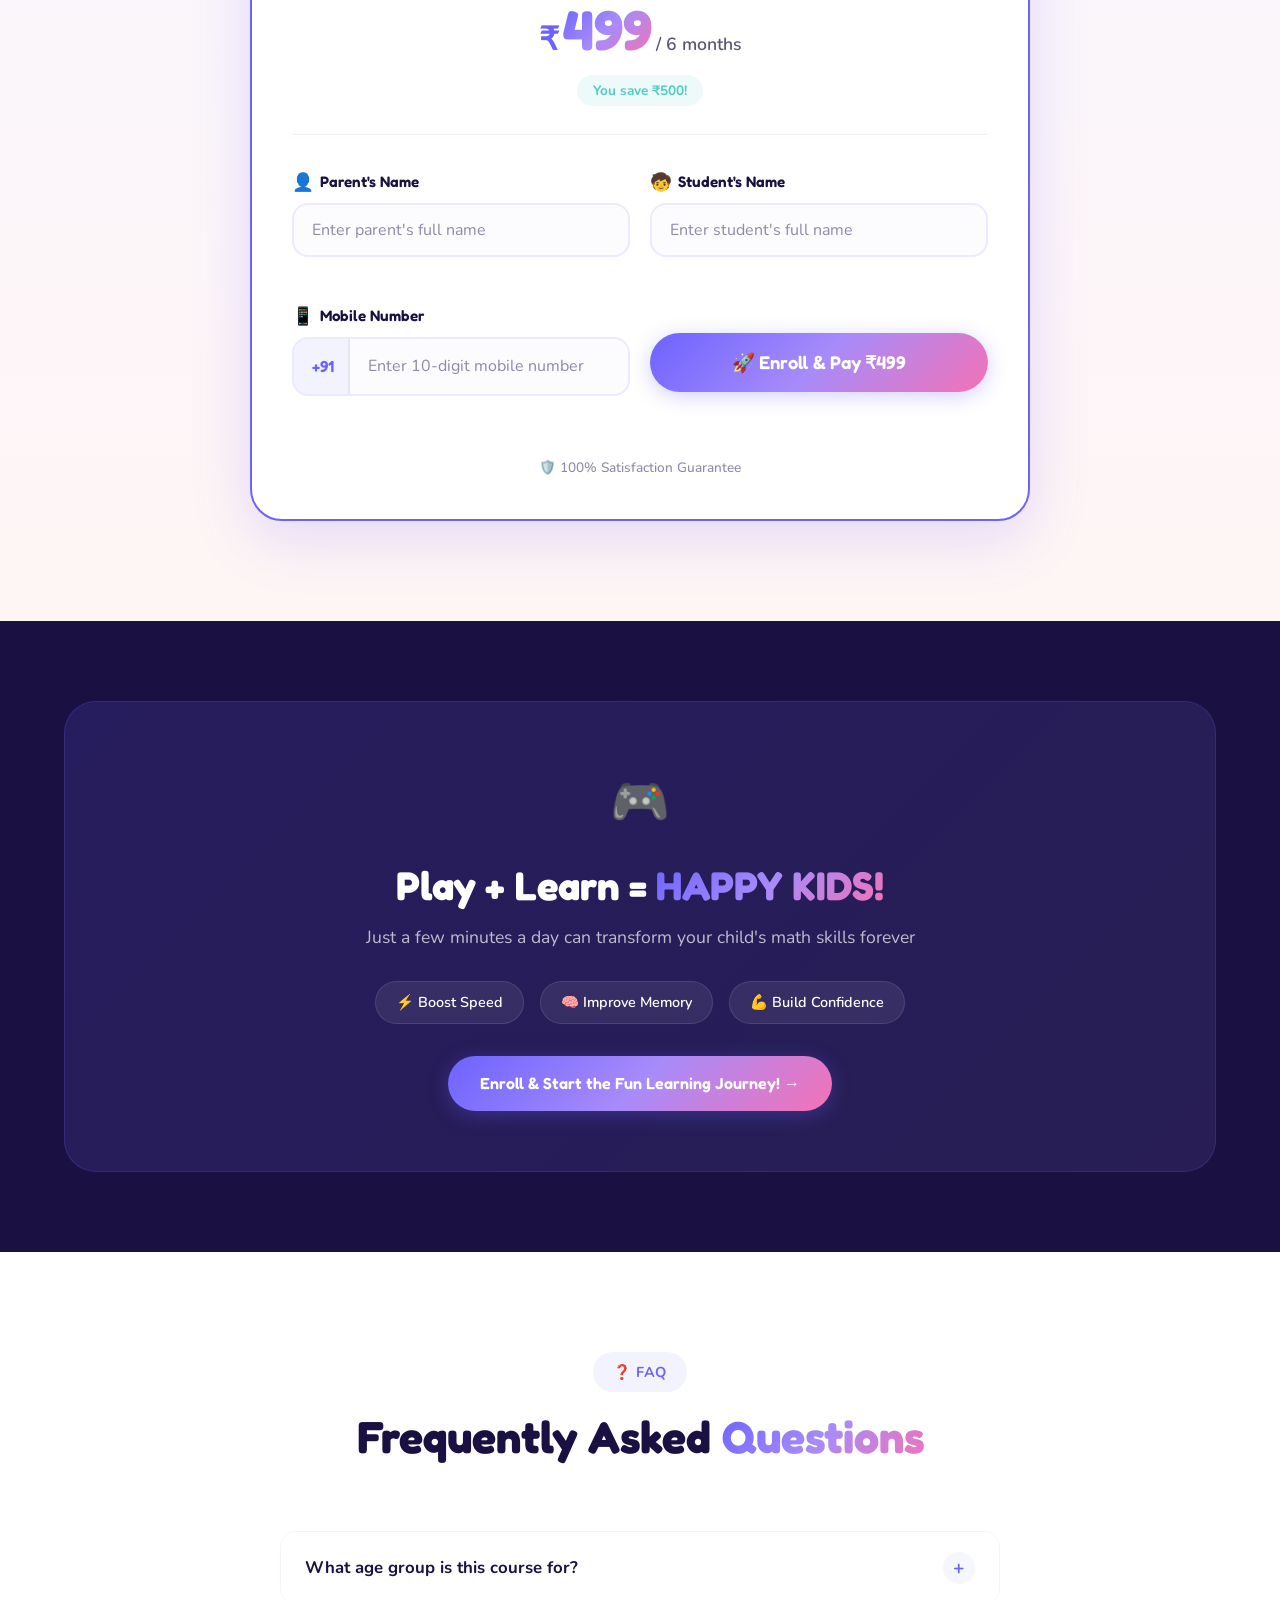
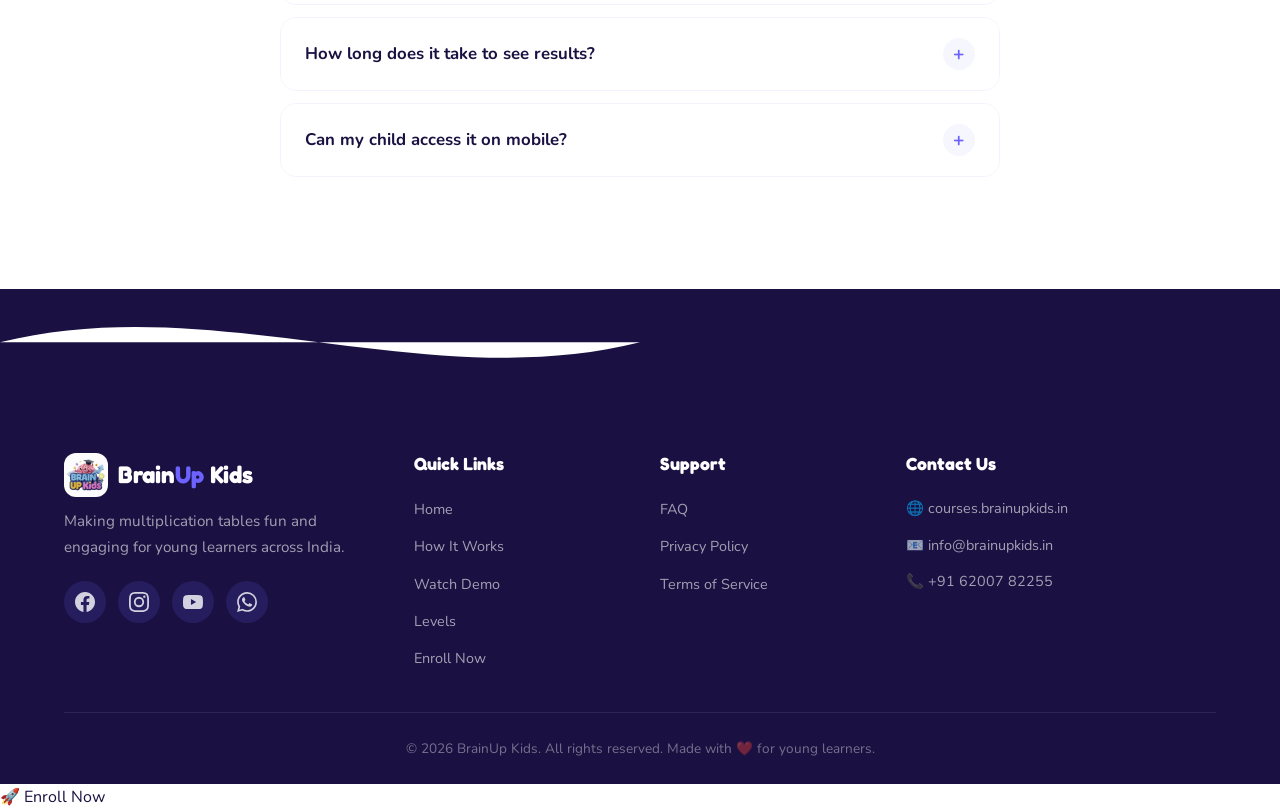
==== commit b498a038: "Update index.html" ====
--- a/index.html
+++ b/index.html
@@ -726,6 +726,12 @@
         <span class="wa-text">Chat with us!</span>
     </a>
 
+    <!-- Fixed Enroll CTA -->
+    <a href="#enroll" class="fixed-enroll-btn" id="fixedEnrollBtn" aria-label="Enroll Now">
+        <span class="fixed-enroll-icon">🚀</span>
+        <span class="fixed-enroll-text">Enroll Now</span>
+    </a>
+
     <!-- Back to Top -->
     <button class="back-to-top" id="backToTop" aria-label="Back to top">
         <svg width="24" height="24" viewBox="0 0 24 24" fill="none" stroke="currentColor" stroke-width="2">
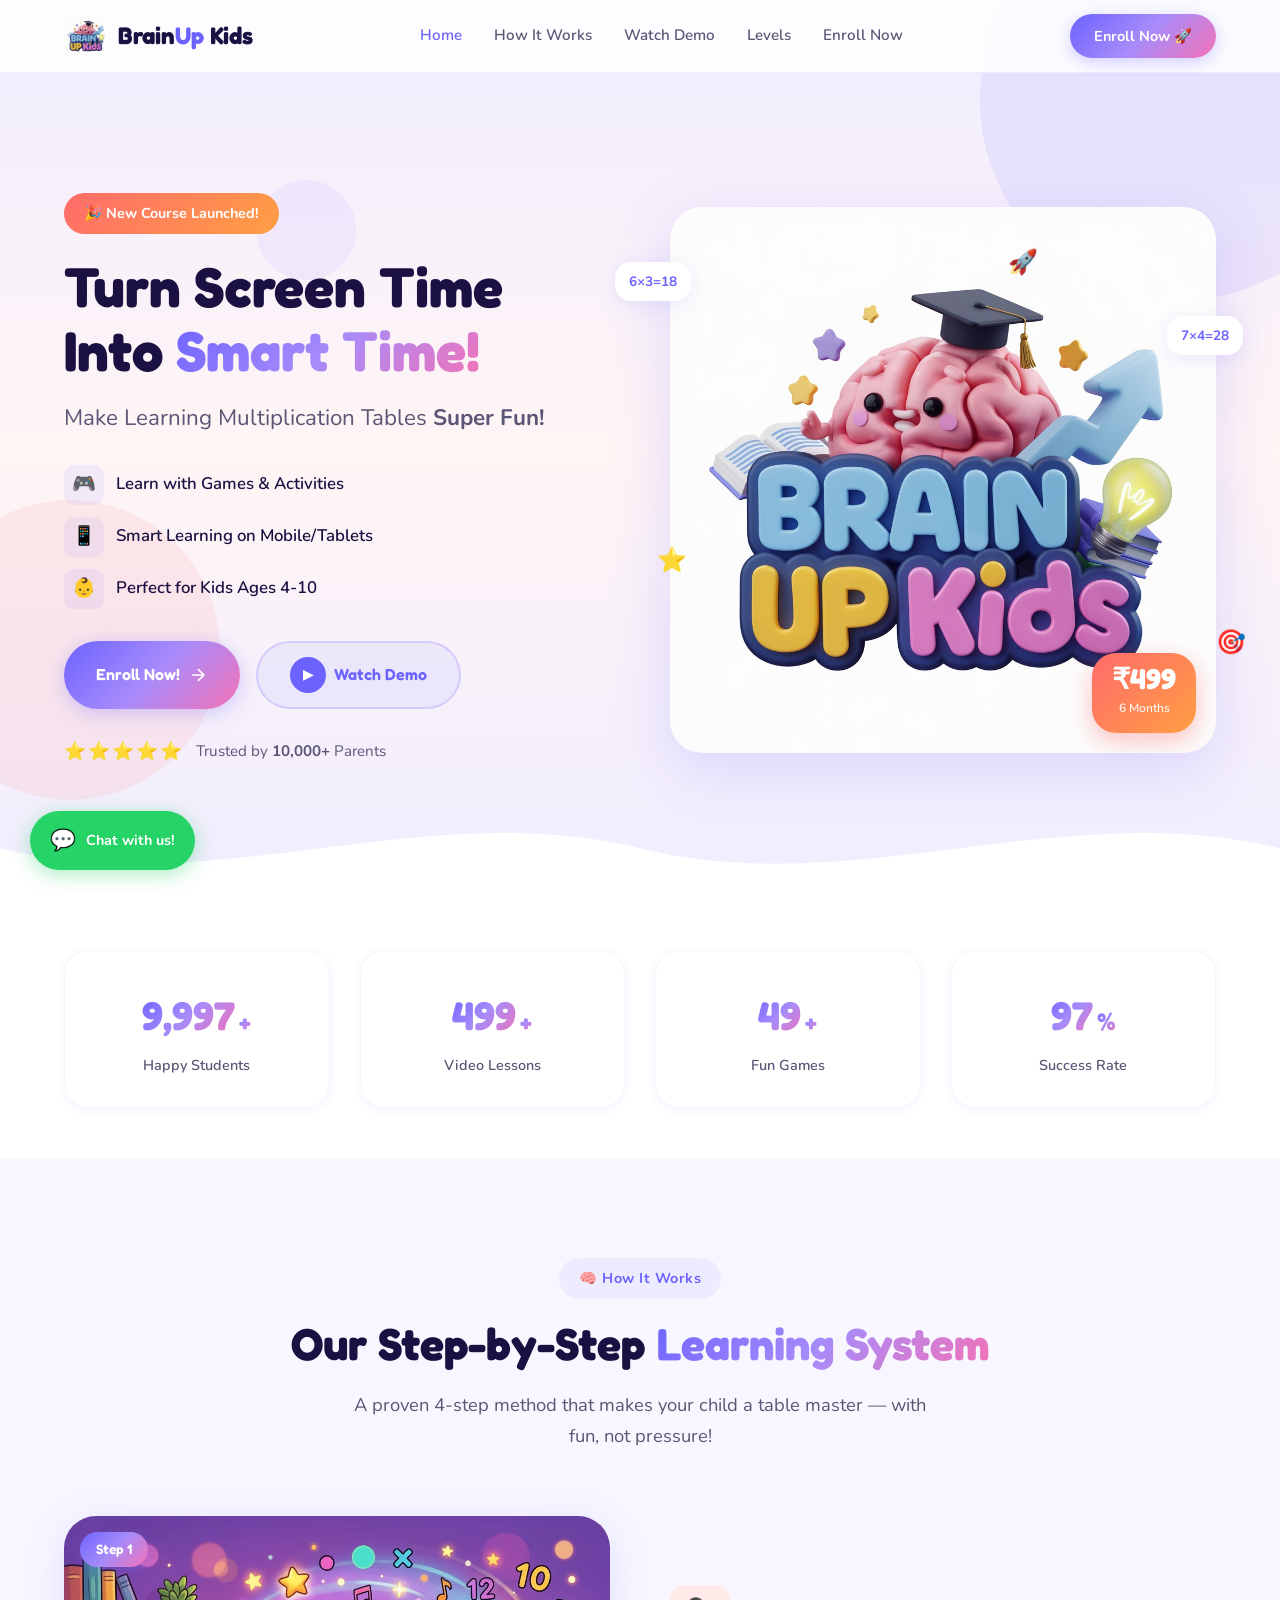
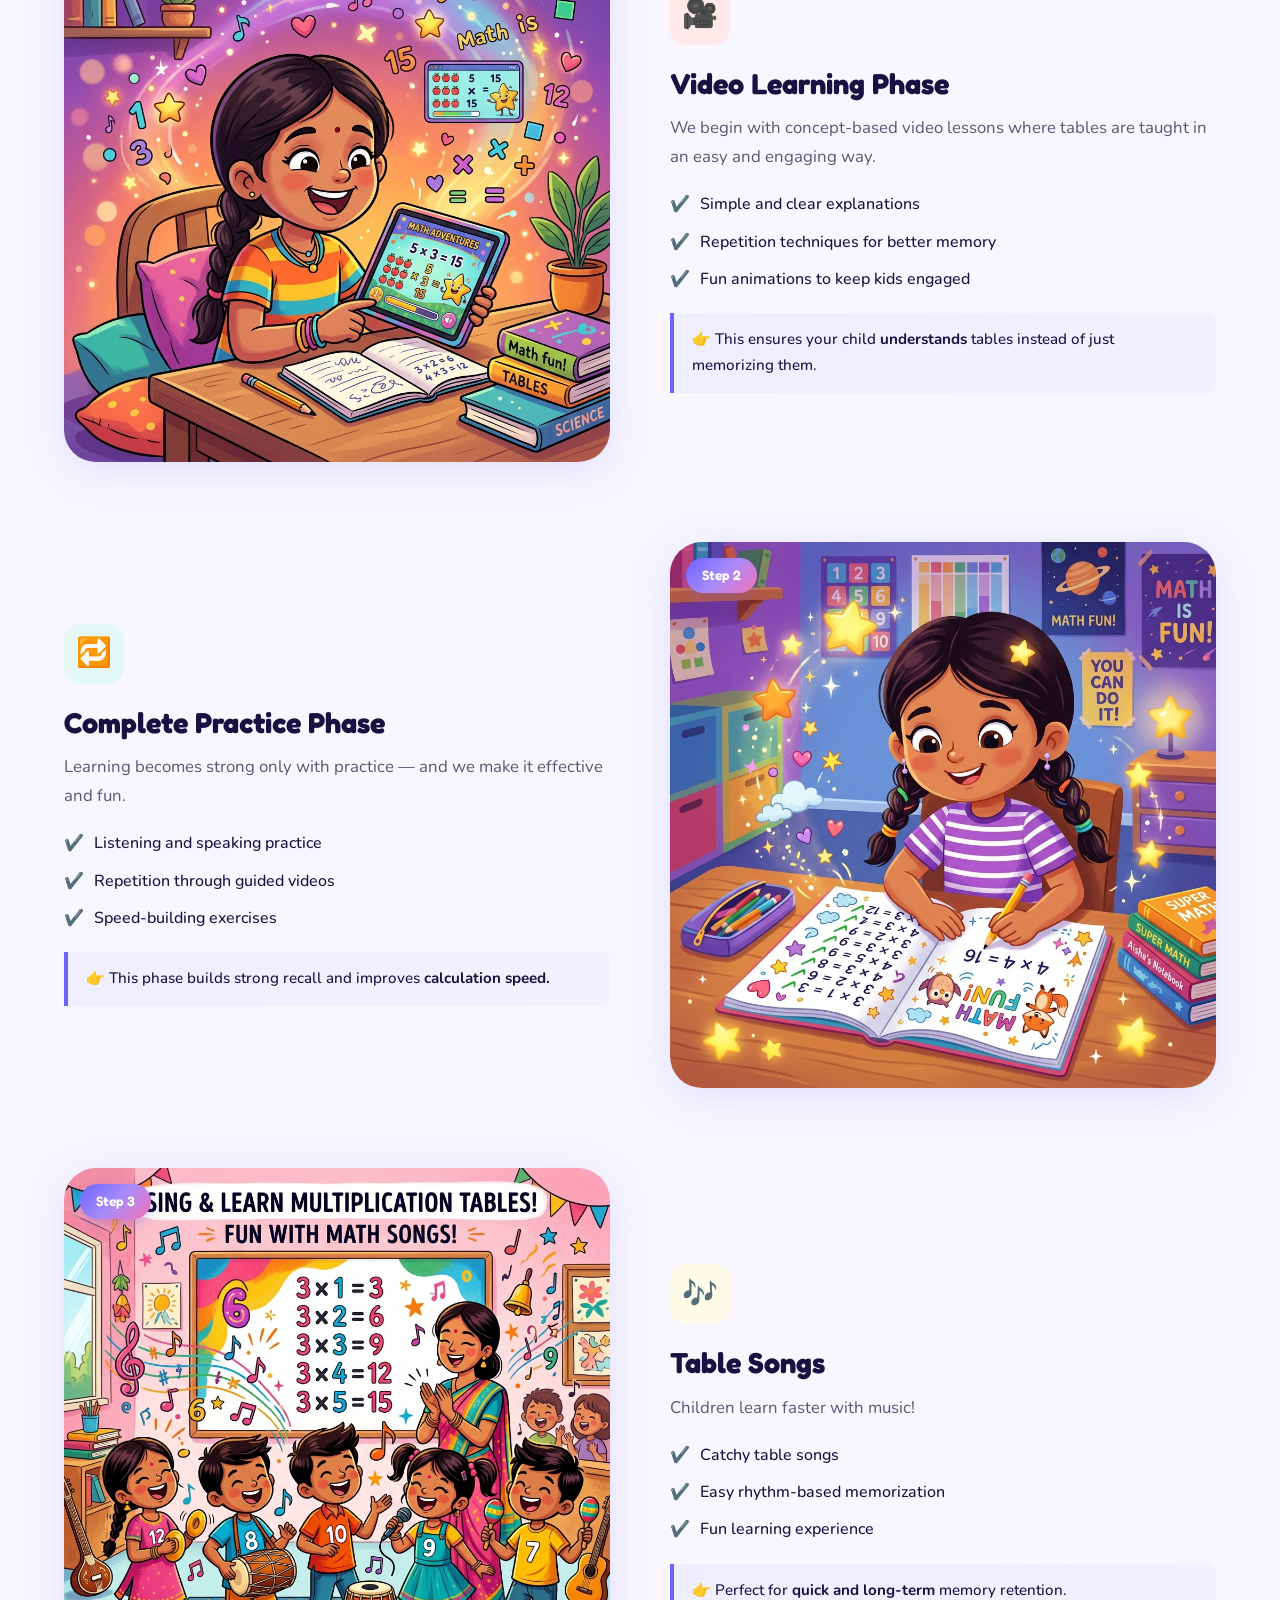
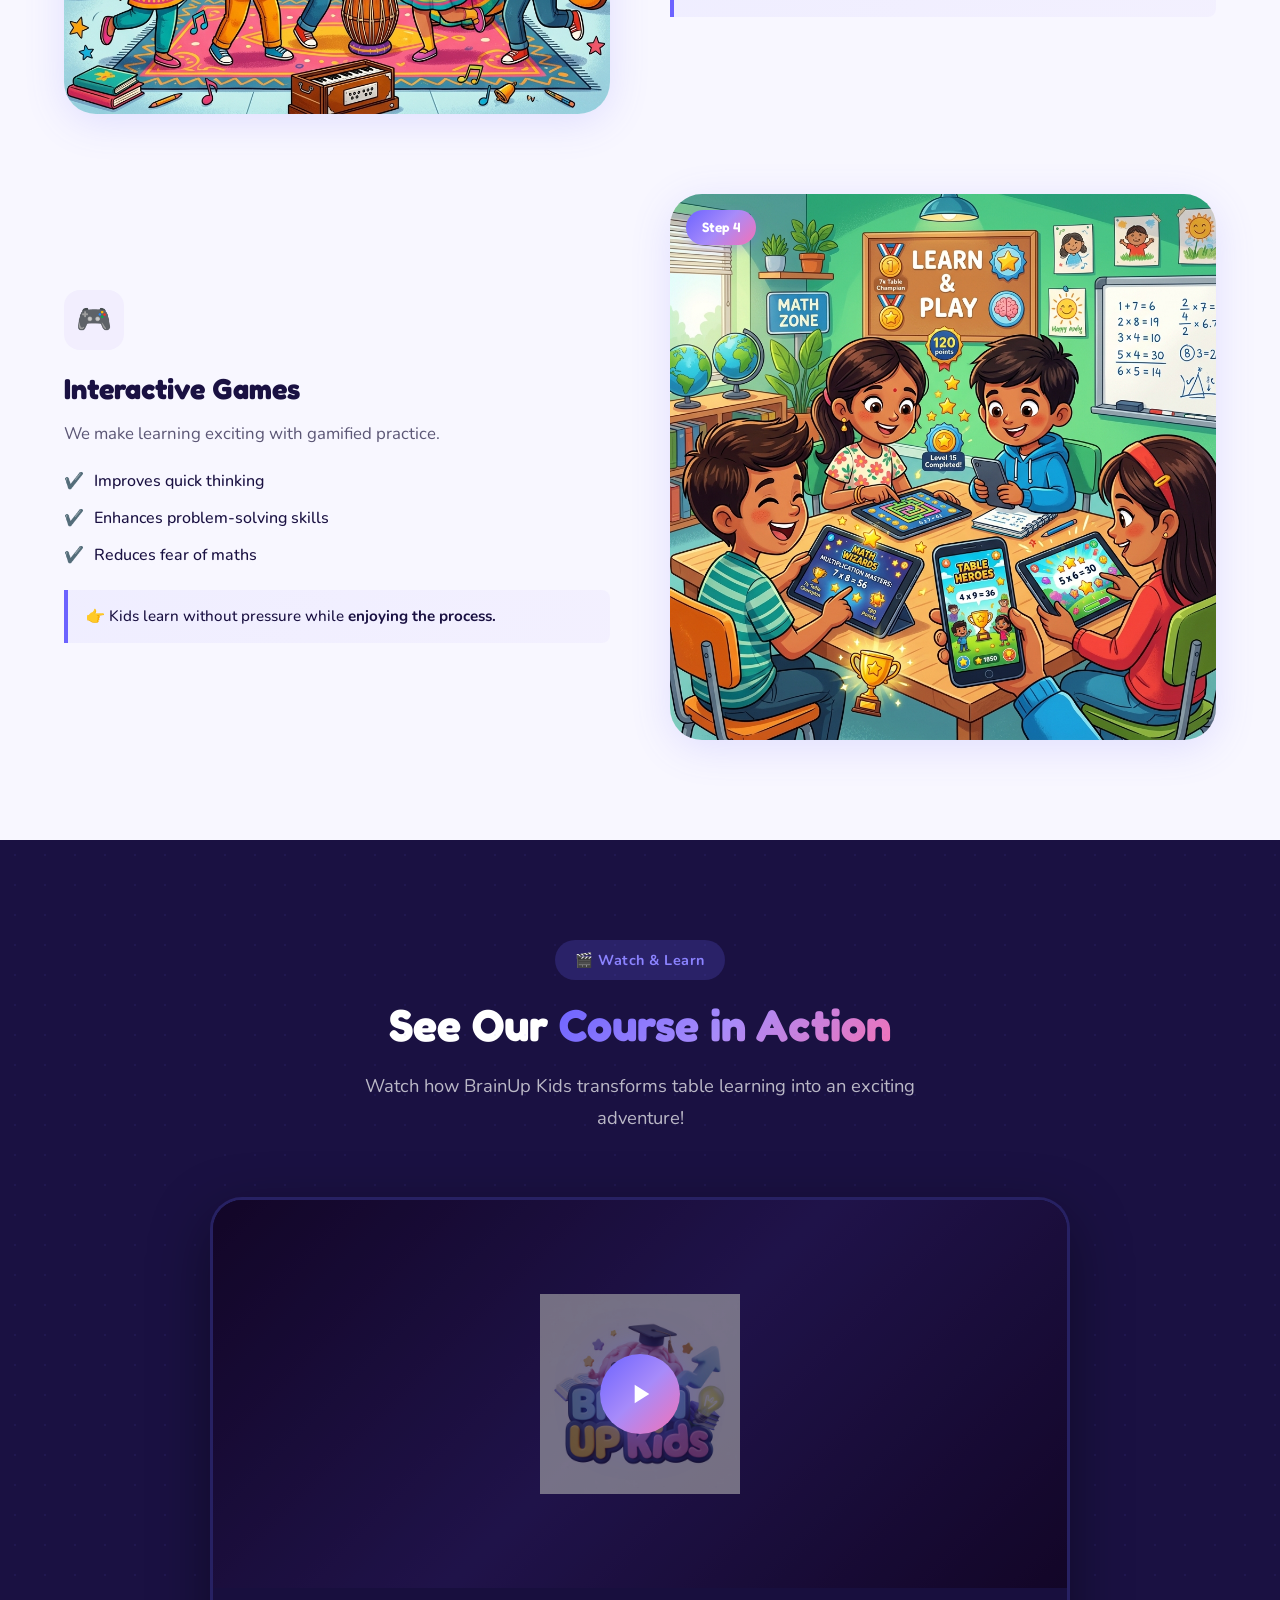
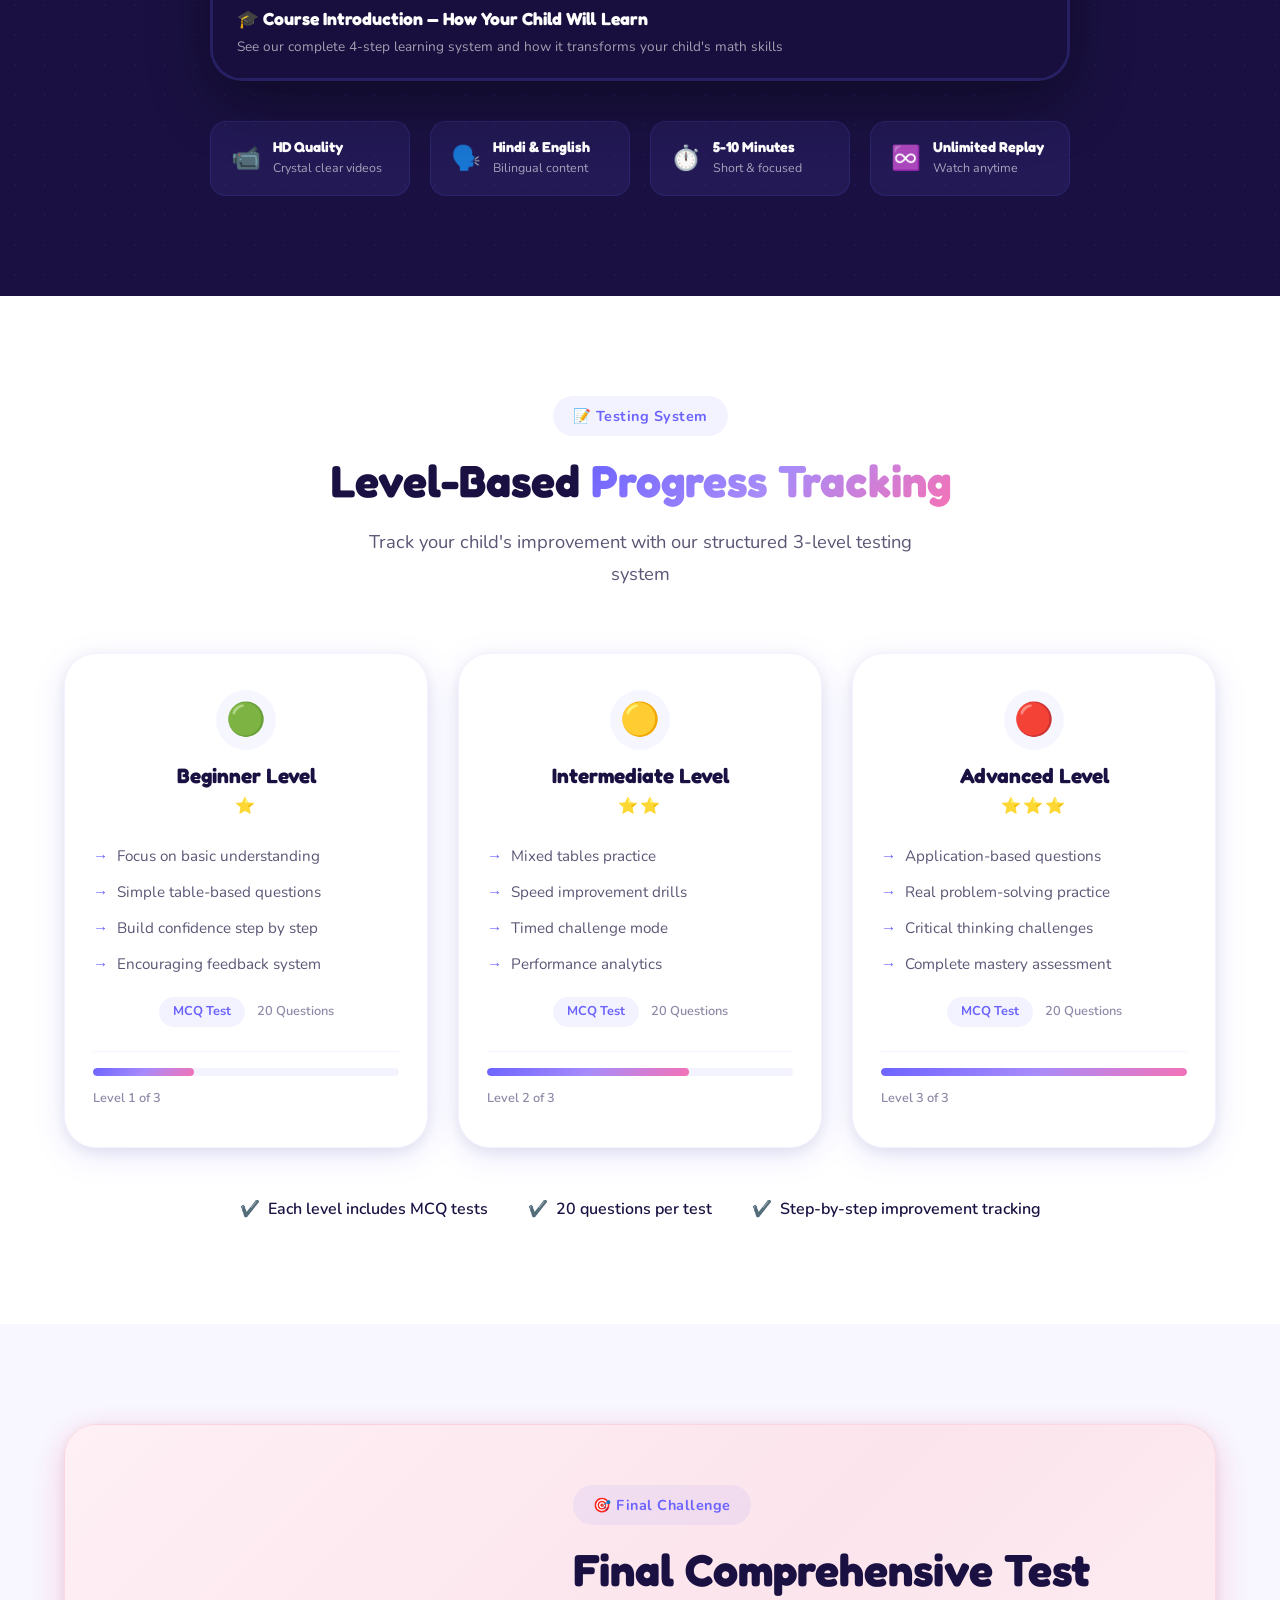
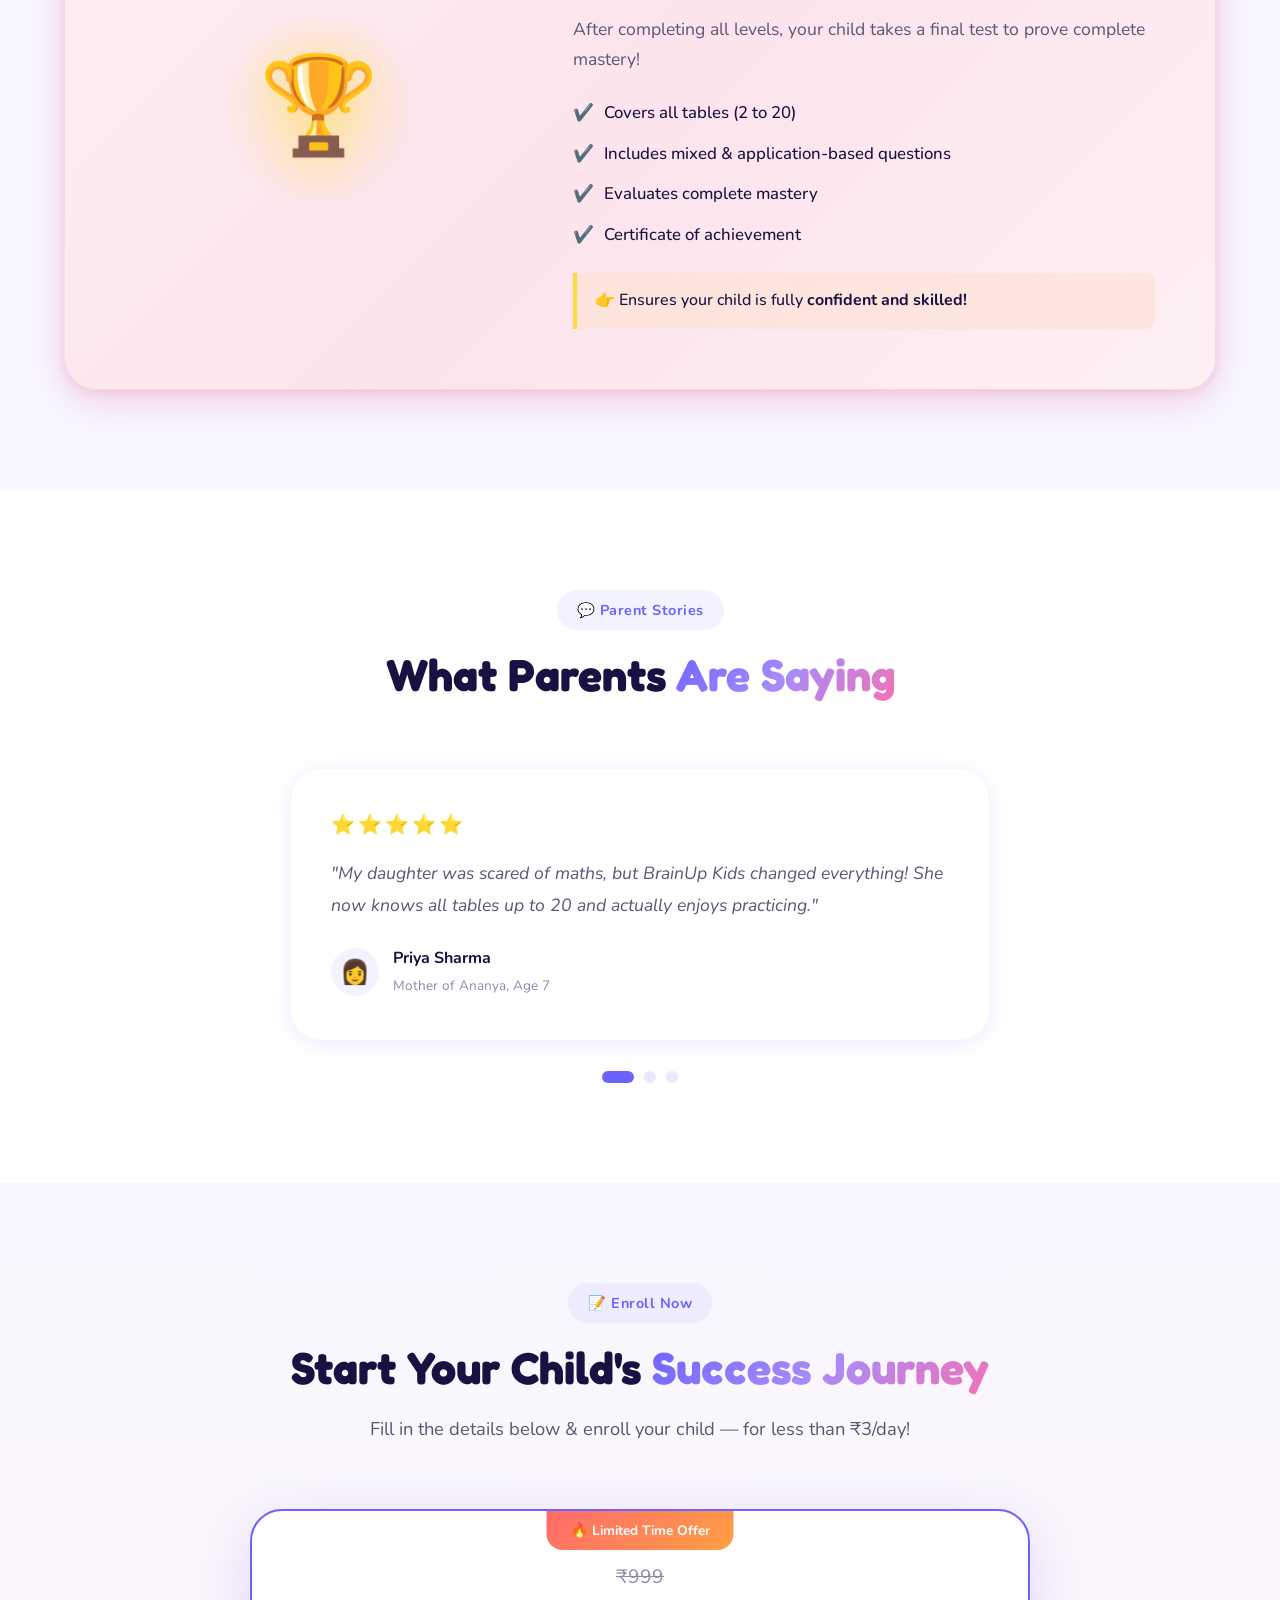
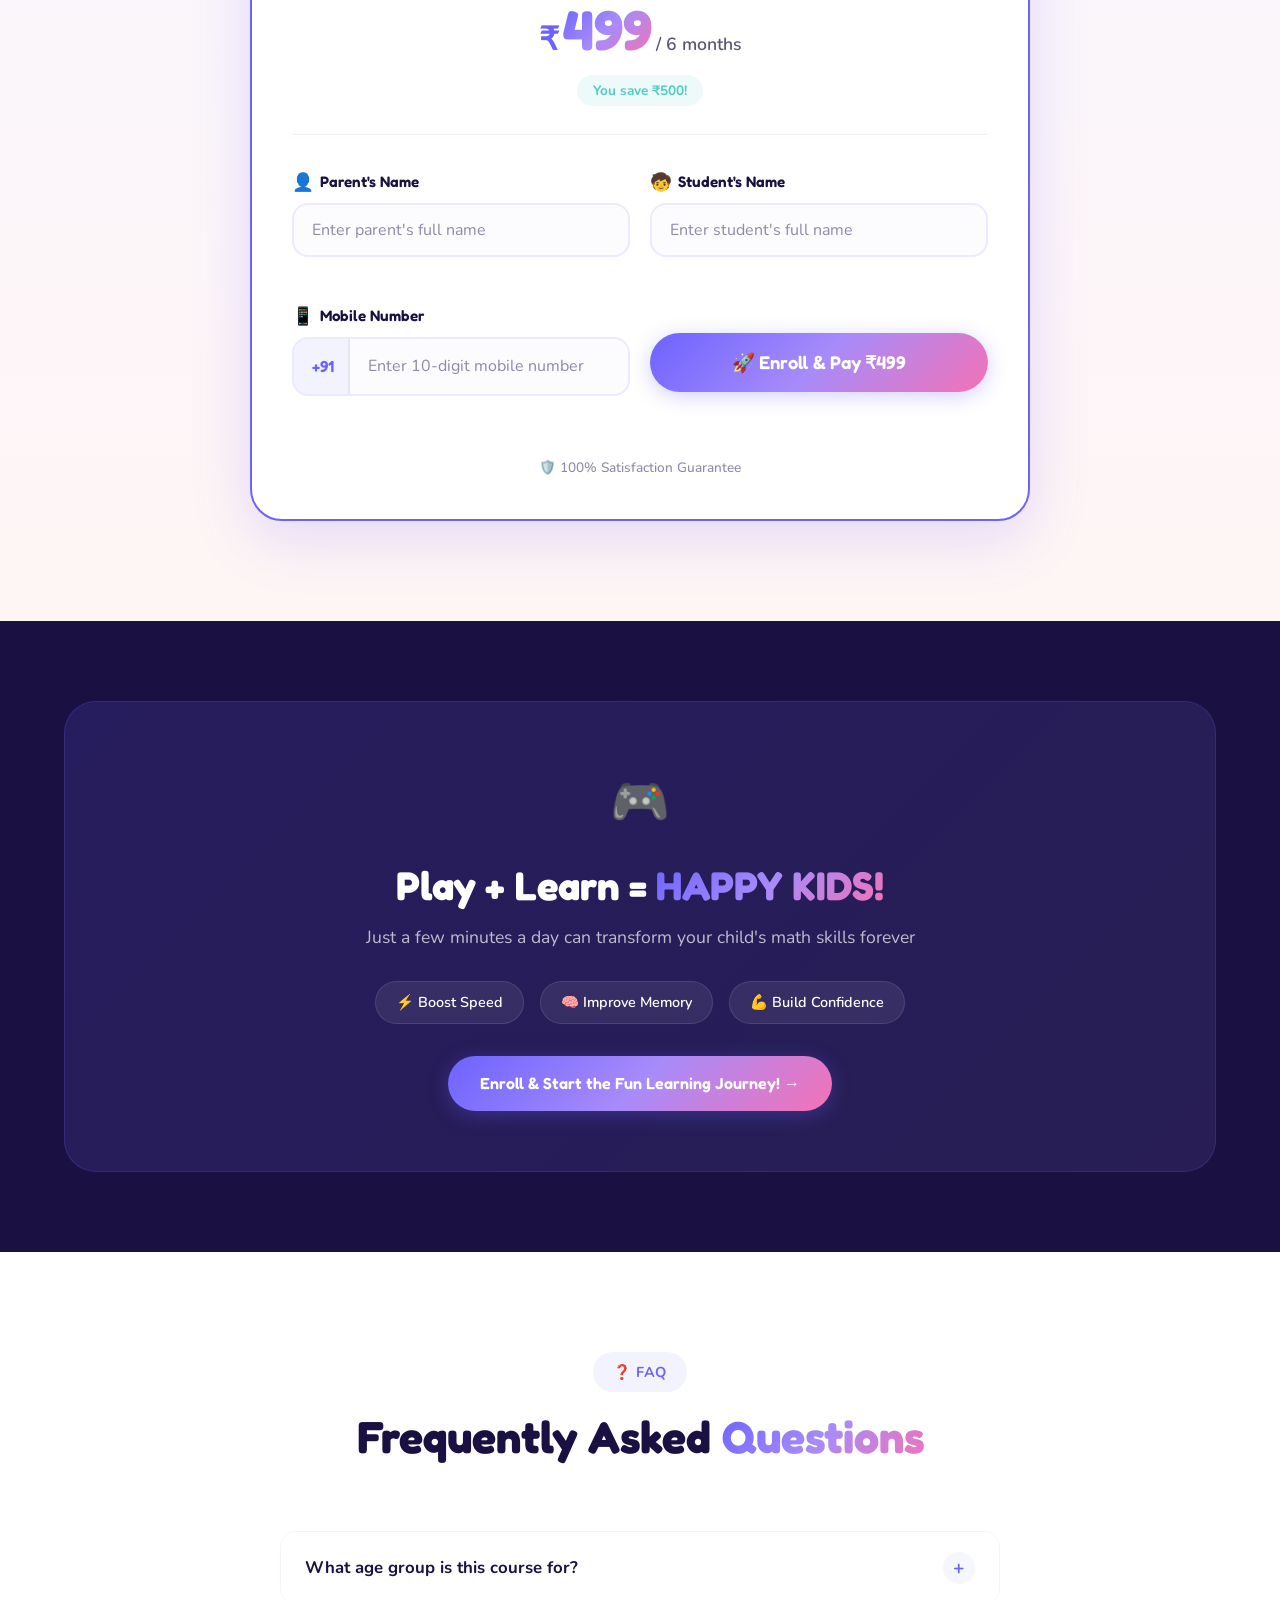
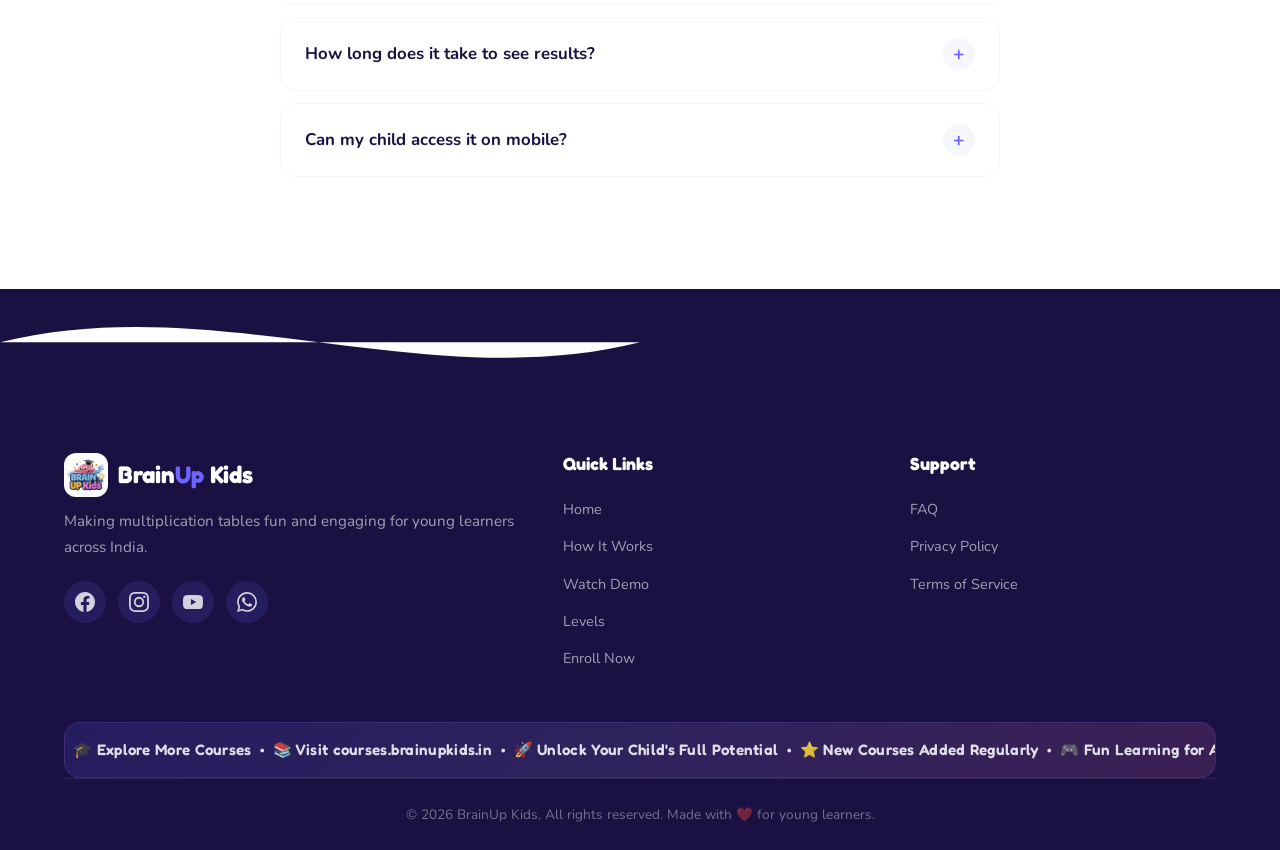
==== commit 74b946fe: "Update index.html" ====
--- a/index.html
+++ b/index.html
@@ -35,7 +35,6 @@
                 <li><a href="#video-section">Watch Demo</a></li>
                 <li><a href="#levels">Levels</a></li>
                 <li><a href="#enroll">Enroll Now</a></li>
-                <li><a href="#contact">Contact</a></li>
             </ul>
             <a href="#enroll" class="nav-cta">Enroll Now 🚀</a>
             <button class="hamburger" id="hamburger" aria-label="Toggle menu">
@@ -704,14 +703,19 @@
                         <li><a href="#">Terms of Service</a></li>
                     </ul>
                 </div>
-                <div class="footer-contact">
-                    <h4>Contact Us</h4>
-                    <div class="contact-items">
-                        <a href="https://courses.brainupkids.in/" class="contact-item">🌐 courses.brainupkids.in</a>
-                        <a href="mailto:info@brainupkids.in" class="contact-item">📧 info@brainupkids.in</a>
-                        <a href="tel:+916200782255" class="contact-item">📞 +91 62007 82255</a>
-                    </div>
-                </div>
+            </div>
+            <!-- Scrolling Courses Banner -->
+            <div class="courses-marquee">
+                <a href="https://courses.brainupkids.in/" target="_blank" rel="noopener" class="marquee-link">
+                    <div class="marquee-track">
+                        <span class="marquee-content">
+                            🎓 Explore More Courses &nbsp;•&nbsp; 📚 Visit courses.brainupkids.in &nbsp;•&nbsp; 🚀 Unlock Your Child's Full Potential &nbsp;•&nbsp; ⭐ New Courses Added Regularly &nbsp;•&nbsp; 🎮 Fun Learning for All Ages &nbsp;•&nbsp;
+                        </span>
+                        <span class="marquee-content" aria-hidden="true">
+                            🎓 Explore More Courses &nbsp;•&nbsp; 📚 Visit courses.brainupkids.in &nbsp;•&nbsp; 🚀 Unlock Your Child's Full Potential &nbsp;•&nbsp; ⭐ New Courses Added Regularly &nbsp;•&nbsp; 🎮 Fun Learning for All Ages &nbsp;•&nbsp;
+                        </span>
+                    </div>
+                </a>
             </div>
             <div class="footer-bottom">
                 <p>© 2026 BrainUp Kids. All rights reserved. Made with ❤️ for young learners.</p>
--- a/styles.css
+++ b/styles.css
@@ -1937,7 +1937,7 @@
 
 .footer-grid {
     display: grid;
-    grid-template-columns: 1.5fr 1fr 1fr 1.5fr;
+    grid-template-columns: 1.5fr 1fr 1fr;
     gap: 40px;
     padding: 60px 0 40px;
 }
@@ -2016,20 +2016,52 @@
     padding-left: 4px;
 }
 
-.contact-items {
-    display: flex;
-    flex-direction: column;
-    gap: 12px;
-}
-
-.contact-item {
-    color: rgba(255, 255, 255, 0.6);
-    font-size: 0.9rem;
-    transition: var(--transition-fast);
-}
-
-.contact-item:hover {
-    color: white;
+/* === Scrolling Courses Marquee === */
+.courses-marquee {
+    margin-top: 10px;
+    border-radius: var(--radius-md);
+    overflow: hidden;
+    background: linear-gradient(135deg, rgba(108, 99, 255, 0.15) 0%, rgba(167, 139, 250, 0.15) 50%, rgba(244, 114, 182, 0.15) 100%);
+    border: 1px solid rgba(108, 99, 255, 0.2);
+    position: relative;
+}
+
+.marquee-link {
+    display: block;
+    text-decoration: none;
+    padding: 14px 0;
+    cursor: pointer;
+    transition: background 0.3s ease;
+}
+
+.marquee-link:hover {
+    background: rgba(108, 99, 255, 0.08);
+}
+
+.marquee-track {
+    display: flex;
+    width: max-content;
+    animation: marquee-scroll 25s linear infinite;
+}
+
+.marquee-link:hover .marquee-track {
+    animation-play-state: paused;
+}
+
+.marquee-content {
+    display: inline-block;
+    white-space: nowrap;
+    padding: 0 8px;
+    font-family: 'Fredoka', sans-serif;
+    font-weight: 600;
+    font-size: 0.95rem;
+    color: rgba(255, 255, 255, 0.85);
+    letter-spacing: 0.3px;
+}
+
+@keyframes marquee-scroll {
+    0% { transform: translateX(0); }
+    100% { transform: translateX(-50%); }
 }
 
 .footer-bottom {
@@ -2379,3 +2411,82 @@
 ::-webkit-scrollbar-thumb:hover {
     background: var(--primary-dark);
 }
+
+/* === Fixed Floating Enroll Button === */
+.fixed-enroll-btn {
+    position: fixed;
+    top: 90px;
+    right: 24px;
+    z-index: 999;
+    display: flex;
+    align-items: center;
+    gap: 8px;
+    background: linear-gradient(135deg, #FF6B6B 0%, #FF9F43 50%, #FFD93D 100%);
+    color: white;
+    padding: 12px 24px;
+    border-radius: var(--radius-full);
+    font-family: 'Fredoka', sans-serif;
+    font-weight: 700;
+    font-size: 0.95rem;
+    box-shadow: 0 4px 20px rgba(255, 107, 107, 0.4);
+    cursor: pointer;
+    opacity: 0;
+    transform: translateX(120%);
+    transition: opacity 0.4s ease, transform 0.5s cubic-bezier(0.68, -0.55, 0.265, 1.55), 
+                box-shadow 0.3s ease, background 0.3s ease;
+    pointer-events: none;
+    text-decoration: none;
+    white-space: nowrap;
+    animation: none;
+}
+
+.fixed-enroll-btn.visible {
+    opacity: 1;
+    transform: translateX(0);
+    pointer-events: auto;
+    animation: enroll-glow 2s ease-in-out infinite;
+}
+
+.fixed-enroll-btn:hover {
+    transform: translateY(-3px) scale(1.05);
+    box-shadow: 0 8px 30px rgba(255, 107, 107, 0.5);
+}
+
+.fixed-enroll-icon {
+    font-size: 1.1rem;
+    display: flex;
+    align-items: center;
+}
+
+.fixed-enroll-text {
+    letter-spacing: 0.3px;
+}
+
+@keyframes enroll-glow {
+    0%, 100% { box-shadow: 0 4px 20px rgba(255, 107, 107, 0.4); }
+    50% { box-shadow: 0 4px 35px rgba(255, 107, 107, 0.6), 0 0 50px rgba(255, 159, 67, 0.2); }
+}
+
+/* Mobile: keep at top-right, compact size */
+@media (max-width: 768px) {
+    .fixed-enroll-btn {
+        top: 80px;
+        right: 16px;
+        padding: 8px 16px;
+        font-size: 0.8rem;
+        gap: 5px;
+    }
+
+    .fixed-enroll-icon {
+        font-size: 0.95rem;
+    }
+}
+
+@media (max-width: 480px) {
+    .fixed-enroll-btn {
+        top: 78px;
+        right: 12px;
+        padding: 7px 14px;
+        font-size: 0.75rem;
+    }
+}
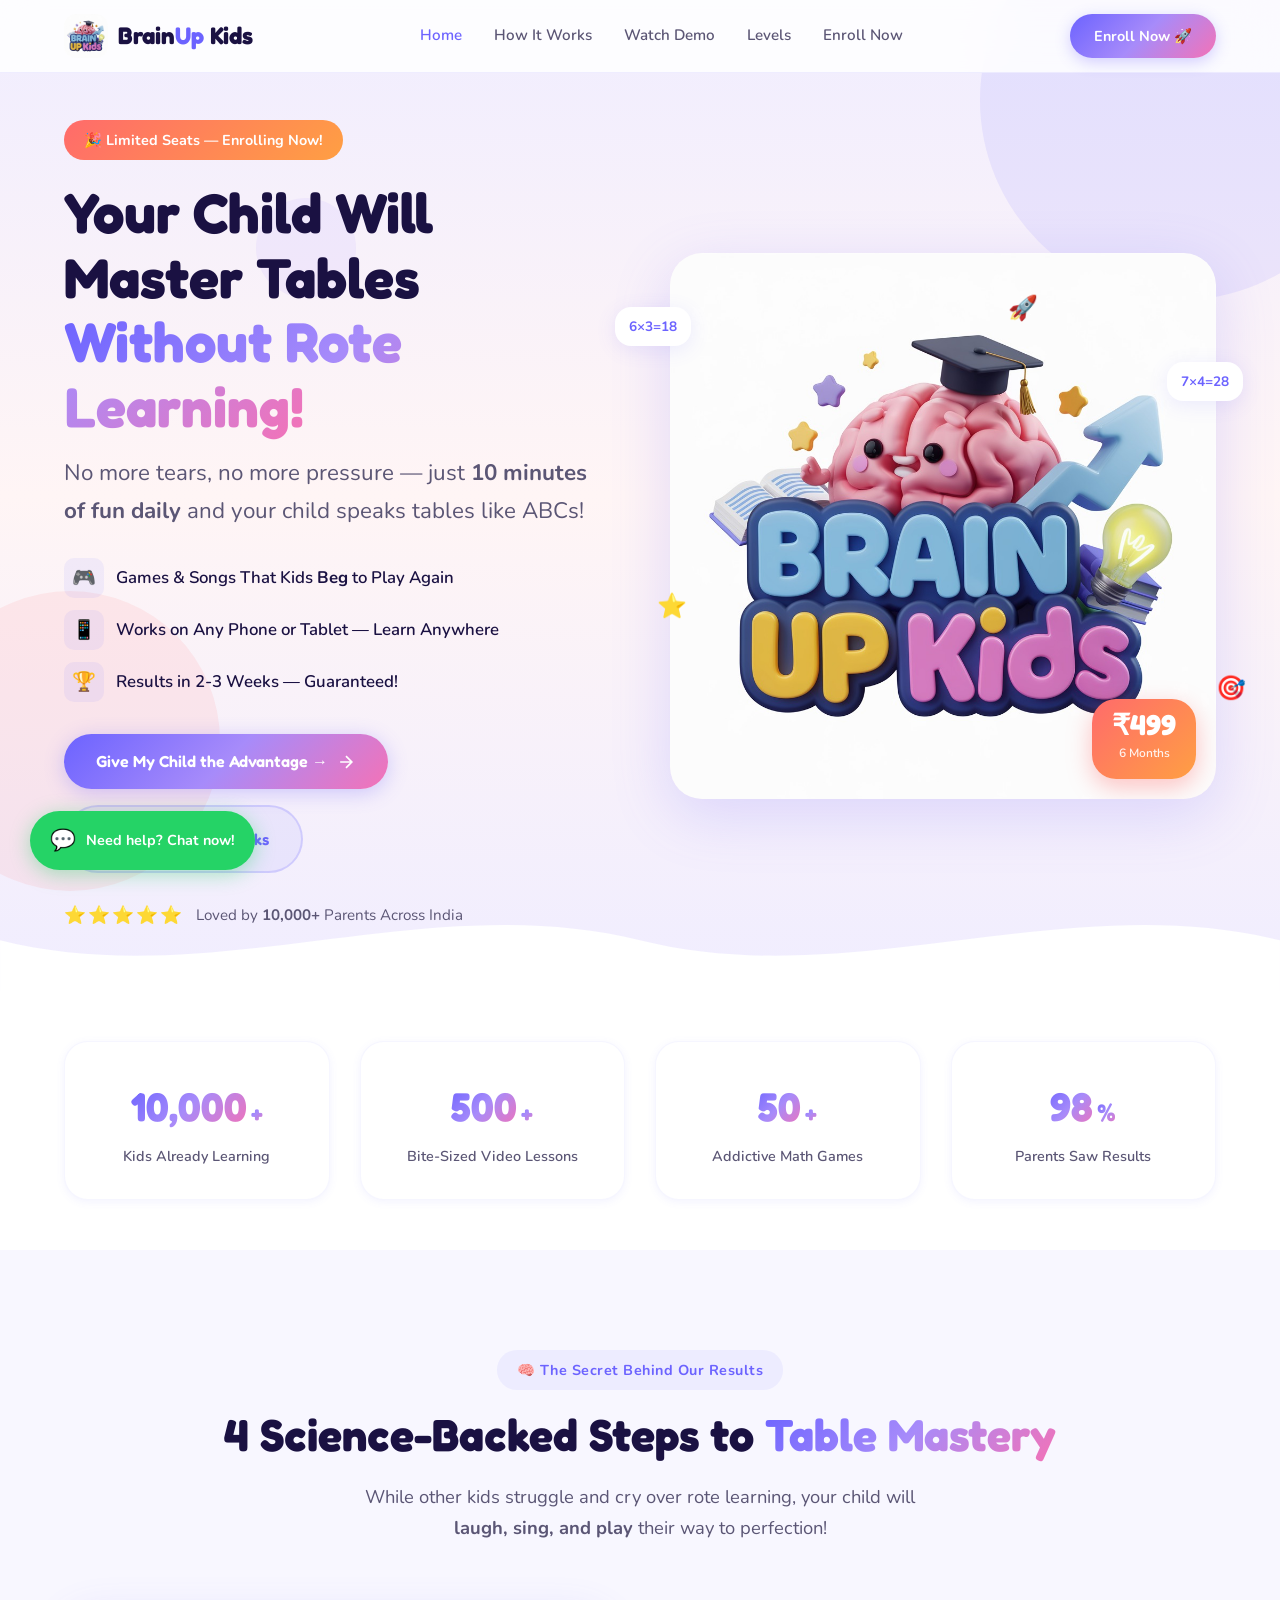
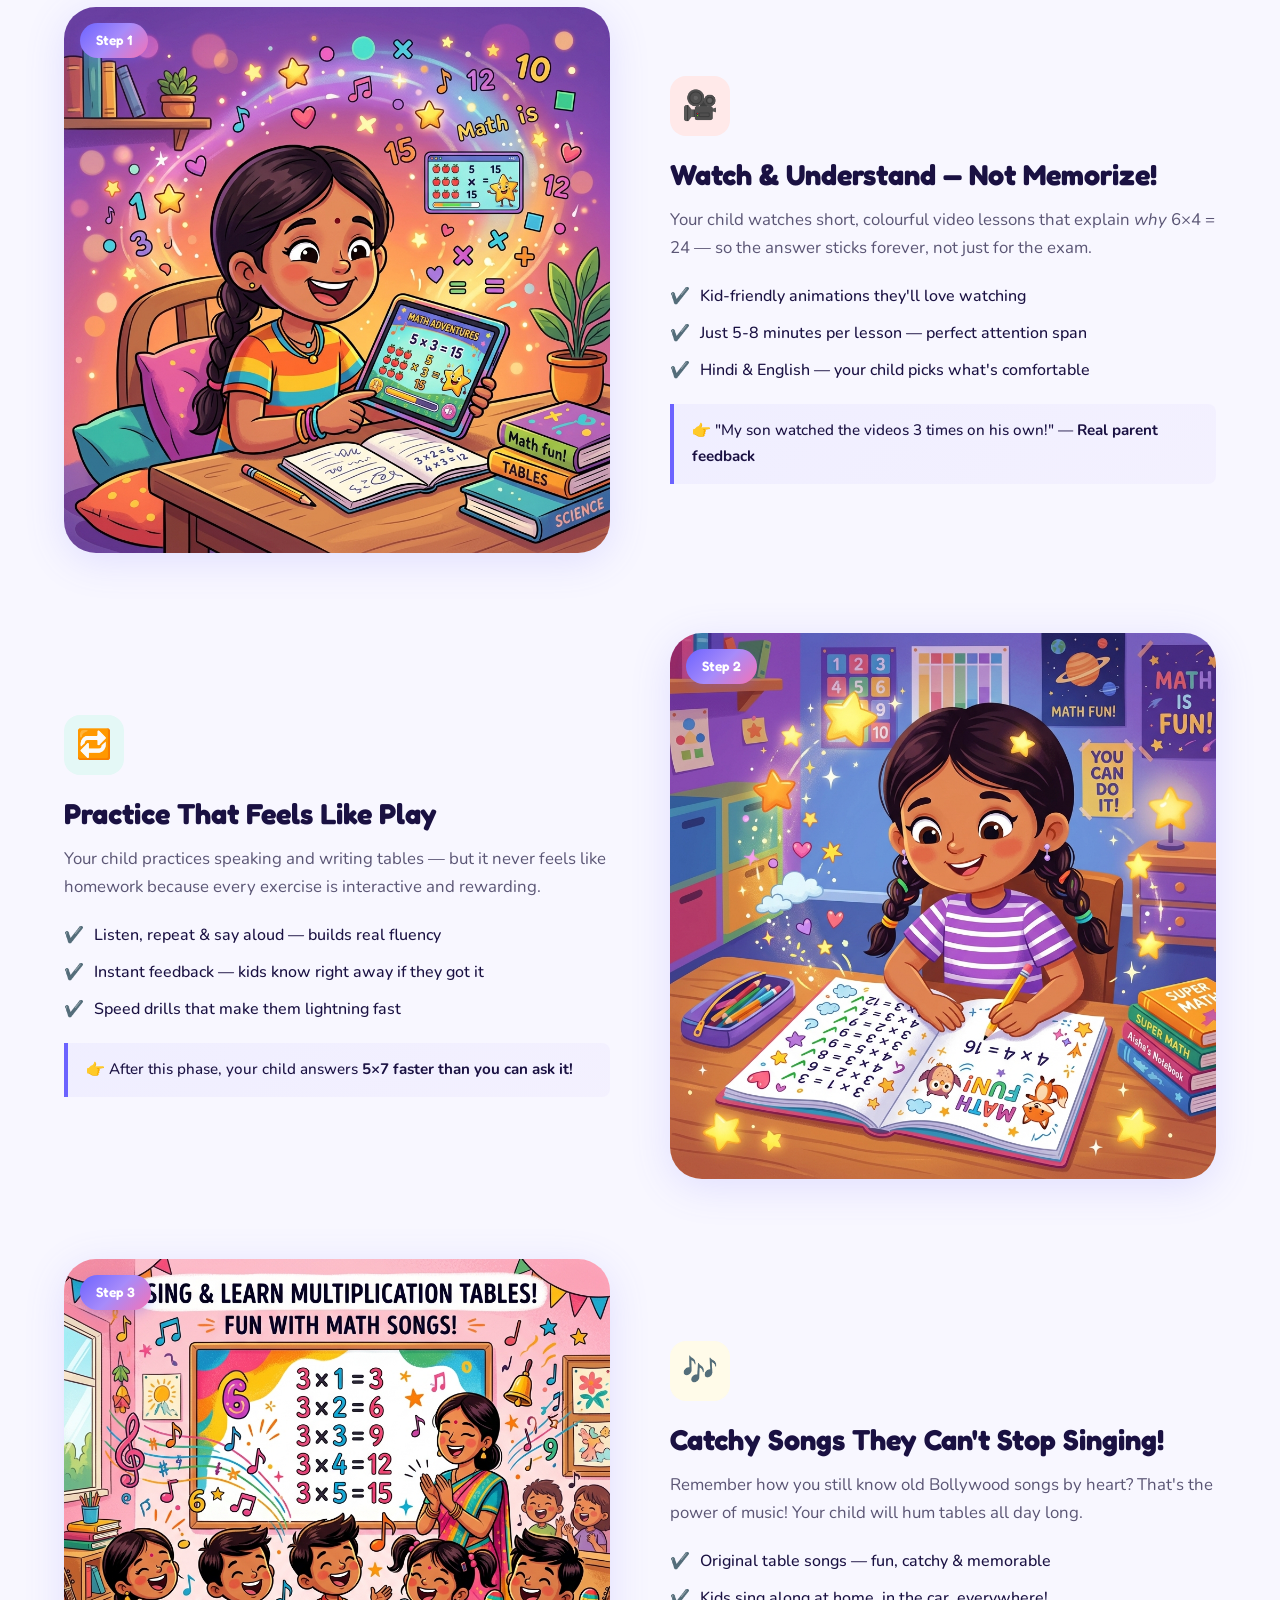
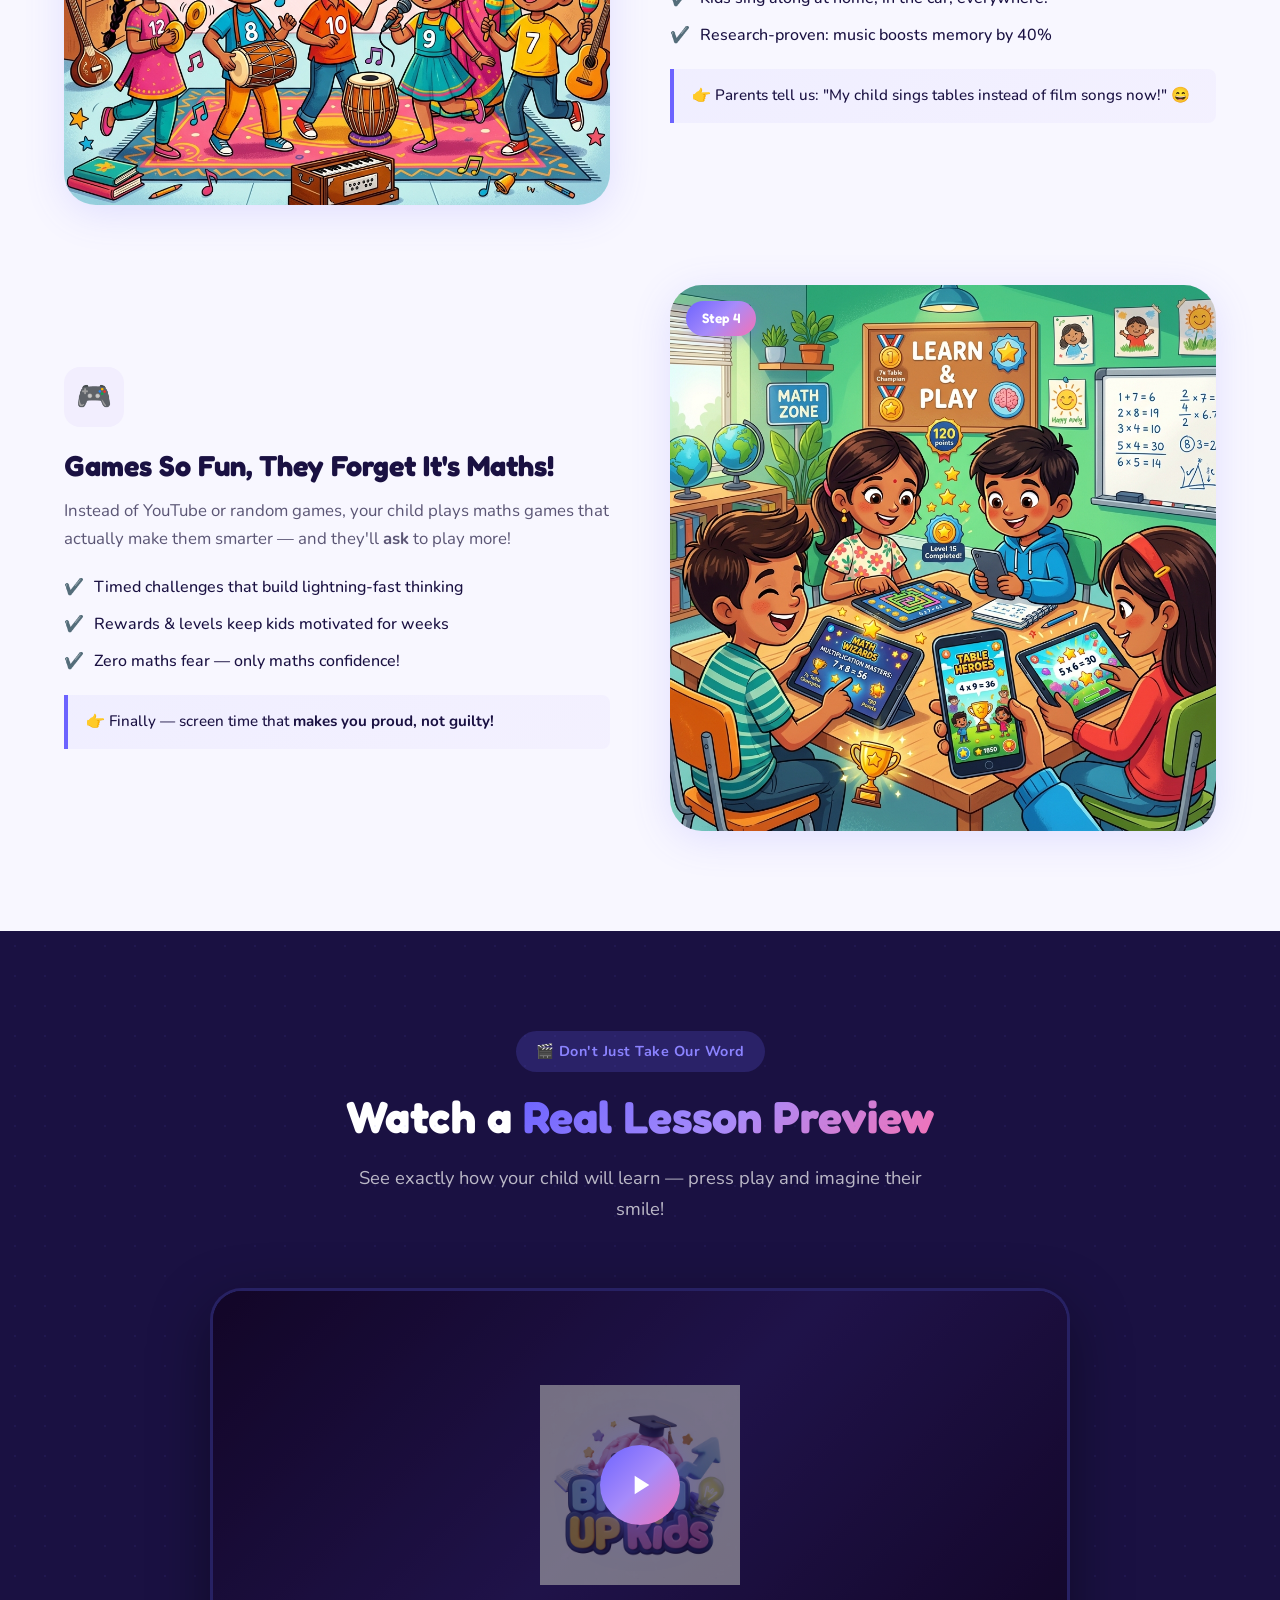
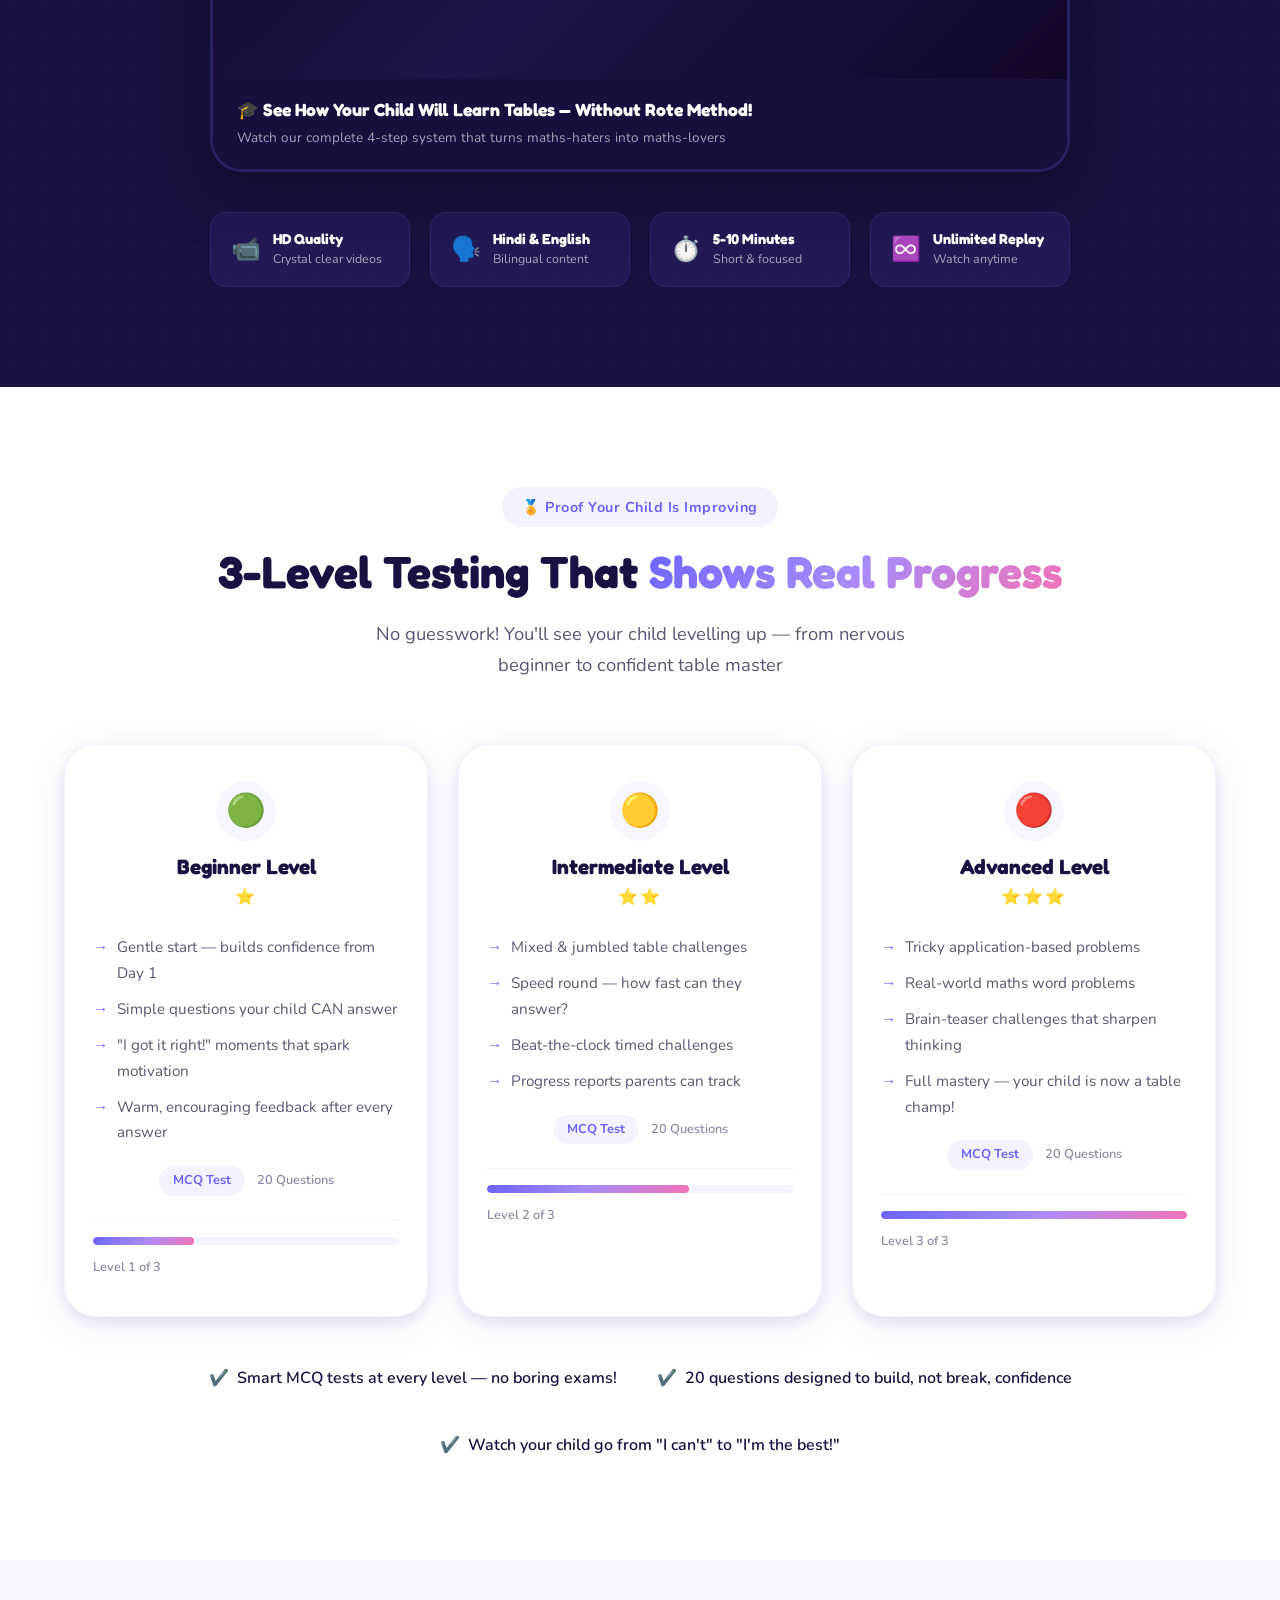
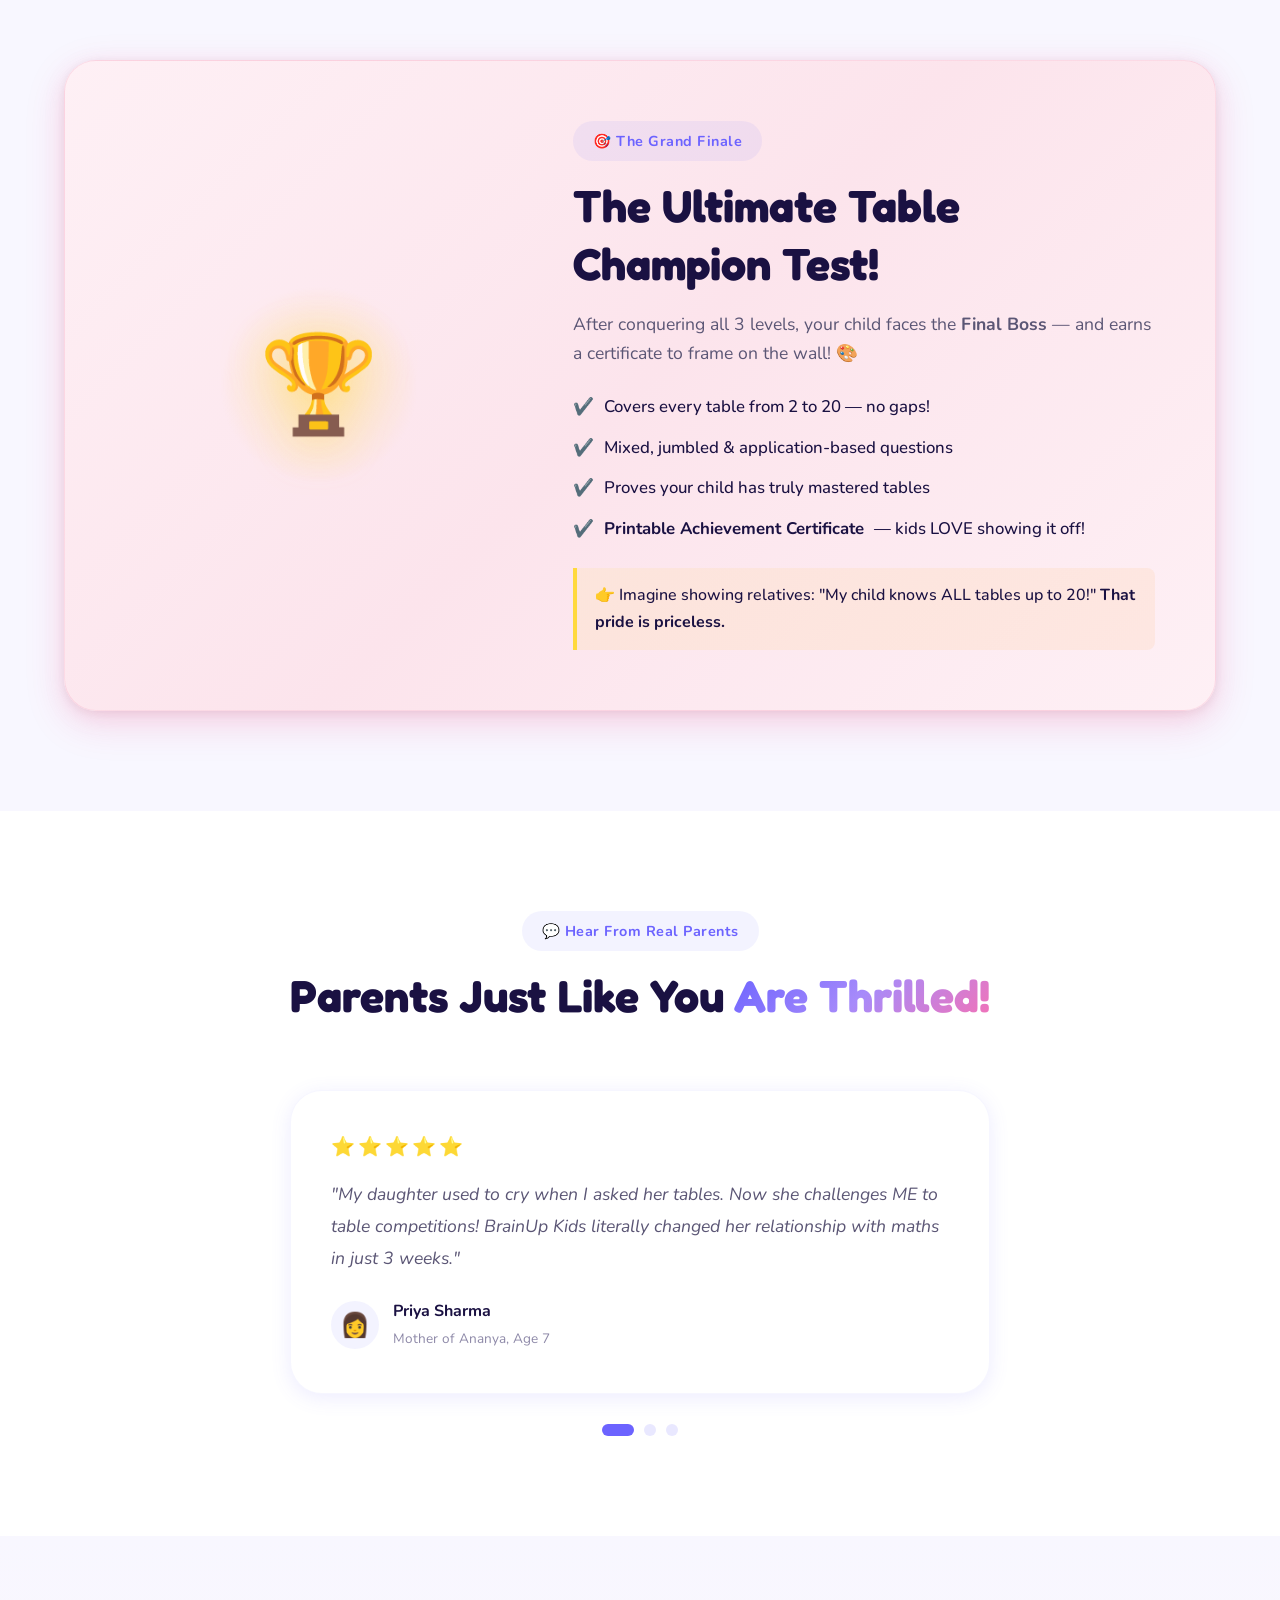
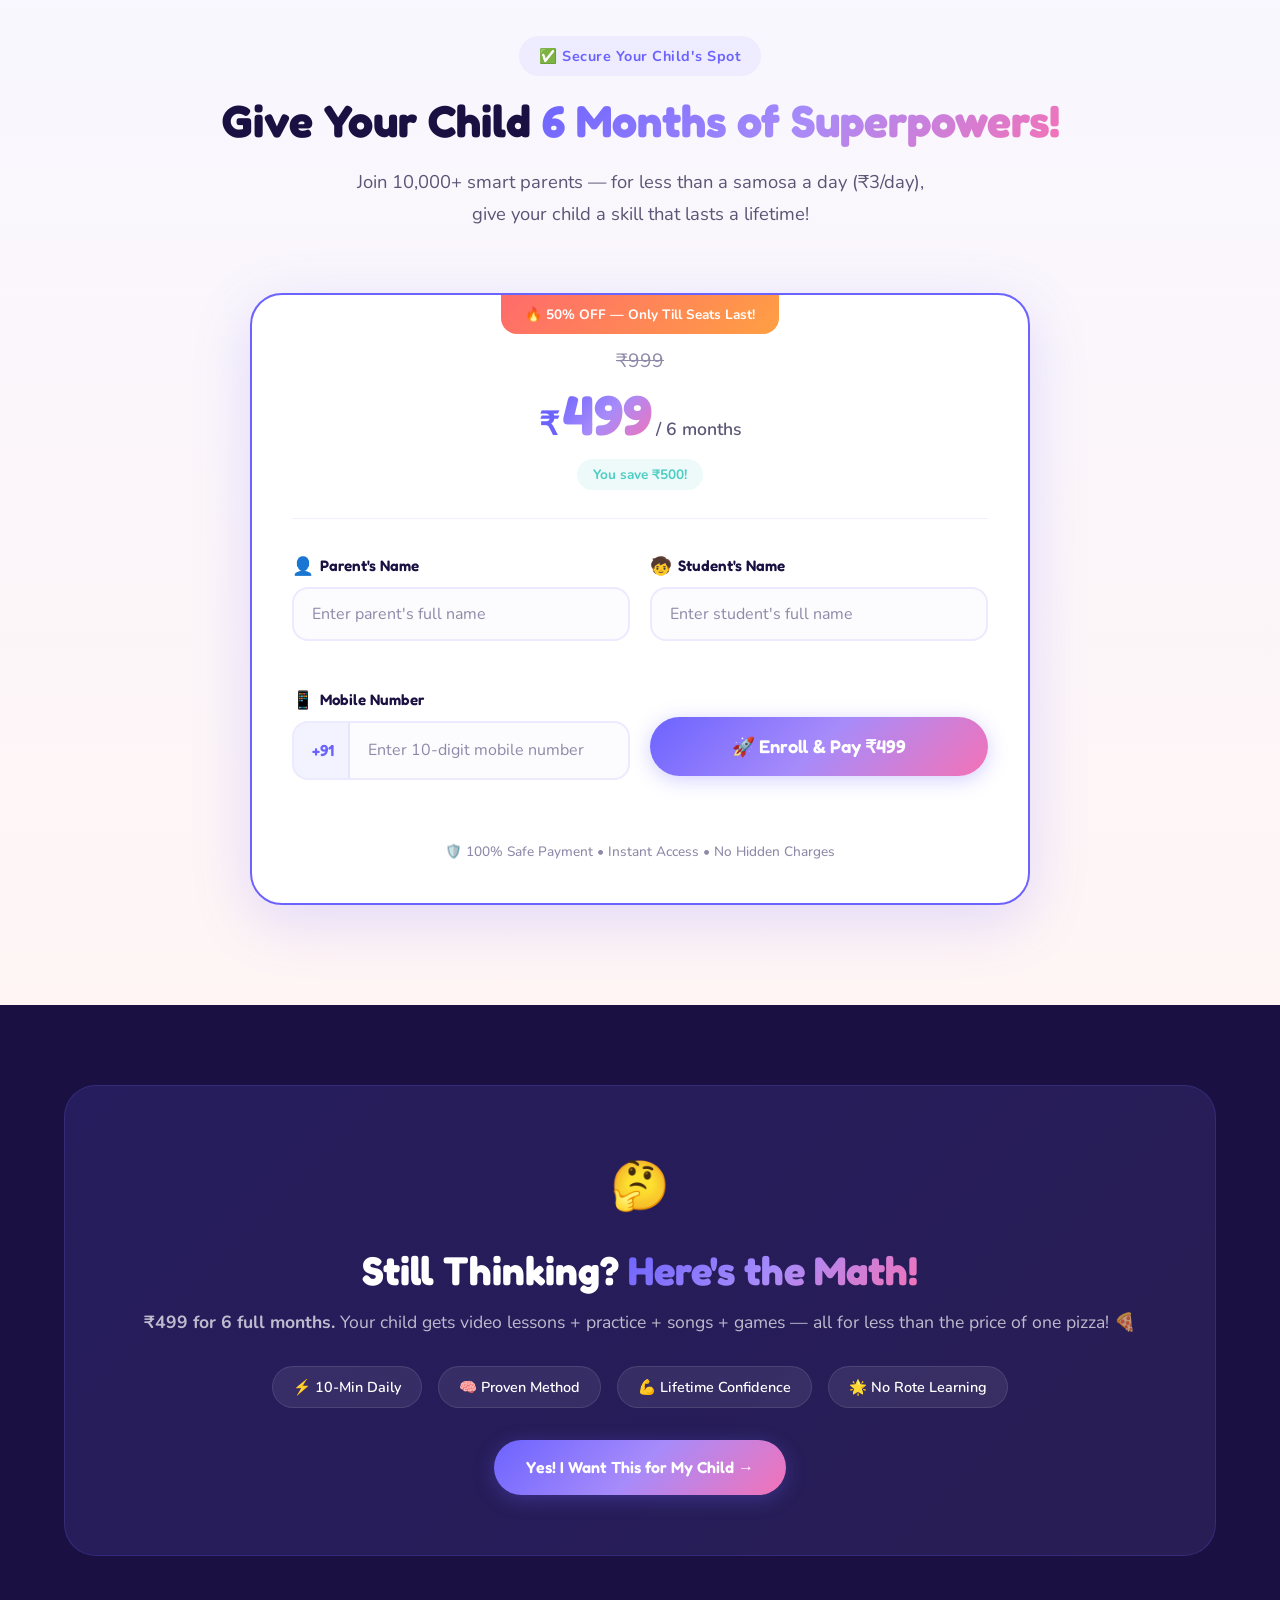
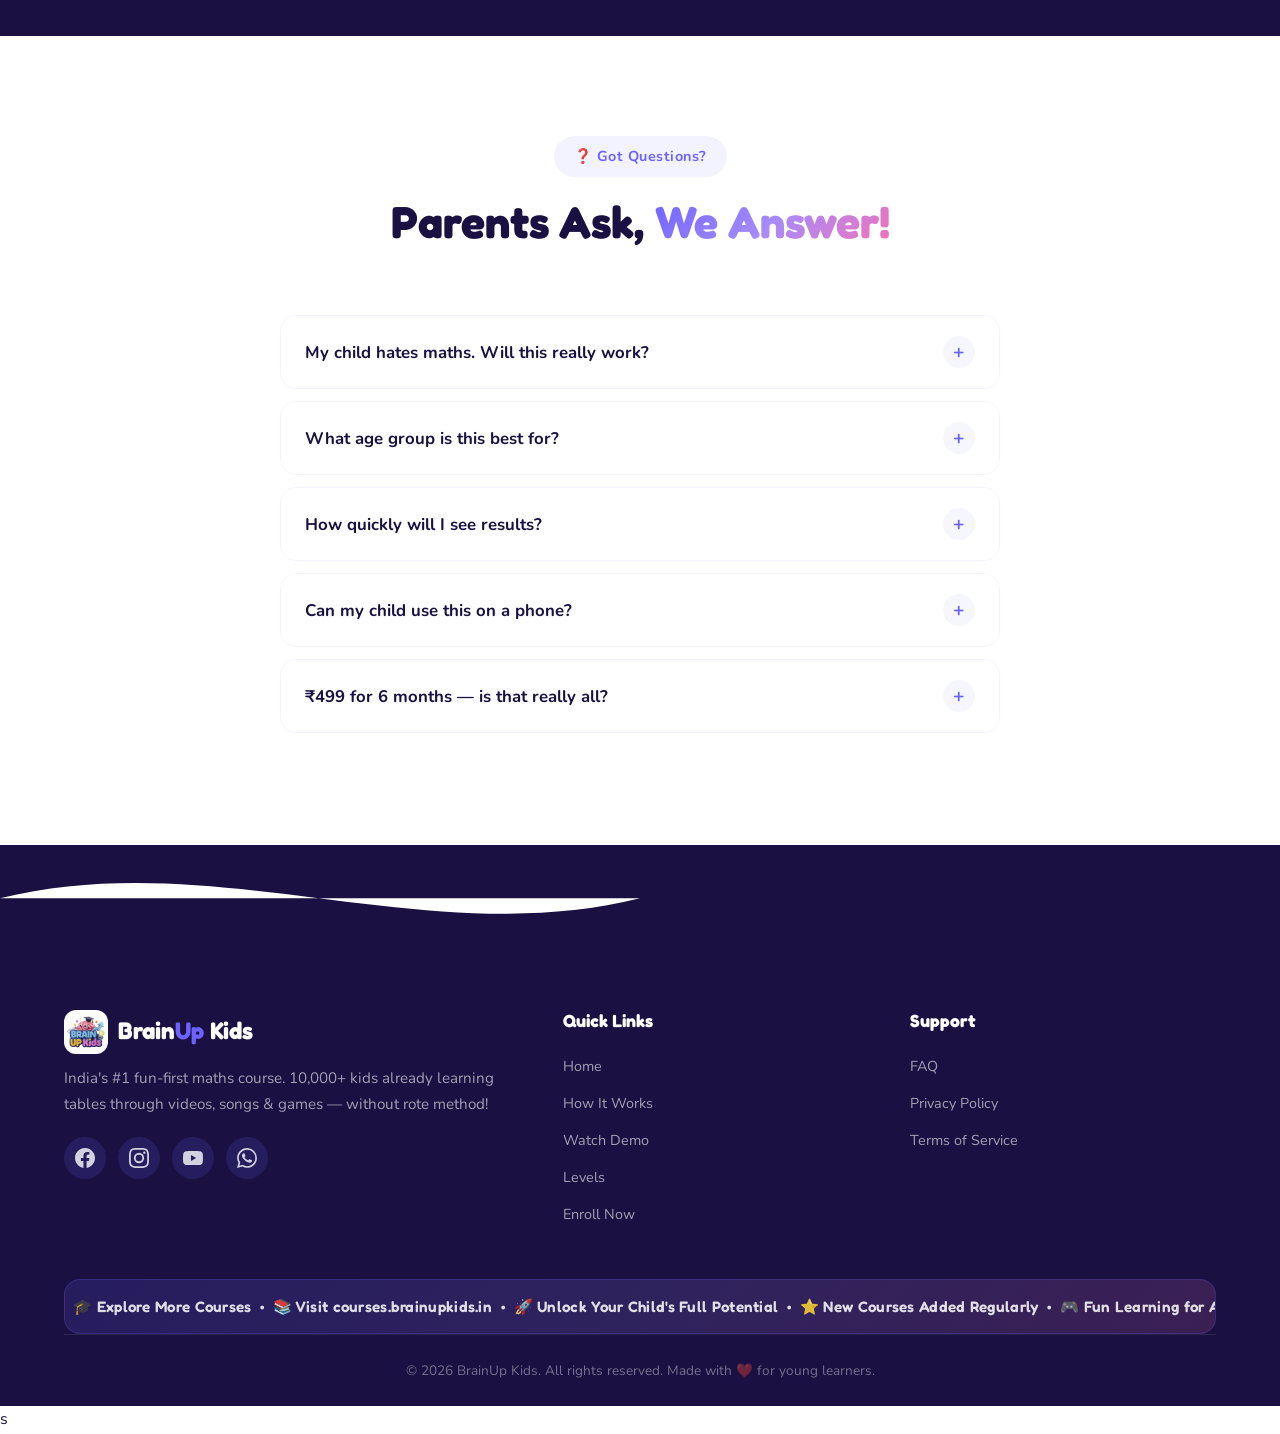
==== commit 86a20e92: "Update index.html" ====
--- a/index.html
+++ b/index.html
@@ -5,11 +5,11 @@
     <meta charset="UTF-8">
     <meta name="viewport" content="width=device-width, initial-scale=1.0">
     <meta name="description"
-        content="BrainUp Kids — Make learning multiplication tables super fun! Video lessons, practice, songs & games for ages 4-10. ₹499 for 6 months access.">
+        content="BrainUp Kids — Your child will master multiplication tables without rote learning! Fun videos, games, songs & practice for ages 4-10. Just ₹499 for 6 months. Join 10,000+ happy parents!">
     <meta name="keywords"
-        content="BrainUp Kids, multiplication tables, kids learning, math for kids, table songs, educational games, maths practice">
+        content="BrainUp Kids, multiplication tables, kids learning, math for kids, table songs, educational games, maths practice, tables without rote learning">
     <meta name="author" content="BrainUp Kids">
-    <title>BrainUp Kids — Turn Screen Time Into Smart Time!</title>
+    <title>BrainUp Kids — Master Tables Without Rote Learning | ₹499 for 6 Months</title>
     <link rel="preconnect" href="https://fonts.googleapis.com">
     <link rel="preconnect" href="https://fonts.gstatic.com" crossorigin>
     <link
@@ -54,29 +54,30 @@
         </div>
         <div class="hero-container">
             <div class="hero-content">
-                <div class="hero-badge">🎉 New Course Launched!</div>
+                <div class="hero-badge">🎉 Limited Seats — Enrolling Now!</div>
                 <h1 class="hero-title">
-                    Turn Screen Time Into
-                    <span class="gradient-text">Smart Time!</span>
+                    Your Child Will Master Tables
+                    <span class="gradient-text">Without Rote Learning!</span>
                 </h1>
-                <p class="hero-subtitle">Make Learning Multiplication Tables <strong>Super Fun!</strong></p>
+                <p class="hero-subtitle">No more tears, no more pressure — just <strong>10 minutes of fun daily</strong>
+                    and your child speaks tables like ABCs!</p>
                 <div class="hero-features">
                     <div class="hero-feature">
                         <span class="feature-icon">🎮</span>
-                        <span>Learn with Games & Activities</span>
+                        <span>Games & Songs That Kids <strong>Beg</strong> to Play Again</span>
                     </div>
                     <div class="hero-feature">
                         <span class="feature-icon">📱</span>
-                        <span>Smart Learning on Mobile/Tablets</span>
+                        <span>Works on Any Phone or Tablet — Learn Anywhere</span>
                     </div>
                     <div class="hero-feature">
-                        <span class="feature-icon">👶</span>
-                        <span>Perfect for Kids Ages 4-10</span>
+                        <span class="feature-icon">🏆</span>
+                        <span>Results in 2-3 Weeks — Guaranteed!</span>
                     </div>
                 </div>
                 <div class="hero-cta-group">
                     <a href="#enroll" class="btn btn-primary btn-glow">
-                        <span>Enroll Now!</span>
+                        <span>Give My Child the Advantage →</span>
                         <svg width="20" height="20" viewBox="0 0 24 24" fill="none" stroke="currentColor"
                             stroke-width="2">
                             <path d="M5 12h14M12 5l7 7-7 7" />
@@ -84,12 +85,12 @@
                     </a>
                     <a href="#video-section" class="btn btn-secondary">
                         <span class="play-icon">▶</span>
-                        <span>Watch Demo</span>
+                        <span>See How It Works</span>
                     </a>
                 </div>
                 <div class="hero-trust">
                     <div class="trust-stars">⭐⭐⭐⭐⭐</div>
-                    <span>Trusted by <strong>10,000+</strong> Parents</span>
+                    <span>Loved by <strong>10,000+</strong> Parents Across India</span>
                 </div>
             </div>
             <div class="hero-banner" id="heroBanner">
@@ -124,22 +125,22 @@
                 <div class="stat-item" data-count="10000">
                     <span class="stat-number">0</span>
                     <span class="stat-suffix">+</span>
-                    <span class="stat-label">Happy Students</span>
+                    <span class="stat-label">Kids Already Learning</span>
                 </div>
                 <div class="stat-item" data-count="500">
                     <span class="stat-number">0</span>
                     <span class="stat-suffix">+</span>
-                    <span class="stat-label">Video Lessons</span>
+                    <span class="stat-label">Bite-Sized Video Lessons</span>
                 </div>
                 <div class="stat-item" data-count="50">
                     <span class="stat-number">0</span>
                     <span class="stat-suffix">+</span>
-                    <span class="stat-label">Fun Games</span>
+                    <span class="stat-label">Addictive Math Games</span>
                 </div>
                 <div class="stat-item" data-count="98">
                     <span class="stat-number">0</span>
                     <span class="stat-suffix">%</span>
-                    <span class="stat-label">Success Rate</span>
+                    <span class="stat-label">Parents Saw Results</span>
                 </div>
             </div>
         </div>
@@ -149,10 +150,11 @@
     <section class="learning-system" id="learning-system">
         <div class="container">
             <div class="section-header">
-                <span class="section-tag">🧠 How It Works</span>
-                <h2 class="section-title">Our Step-by-Step <span class="gradient-text">Learning System</span></h2>
-                <p class="section-desc">A proven 4-step method that makes your child a table master — with fun, not
-                    pressure!</p>
+                <span class="section-tag">🧠 The Secret Behind Our Results</span>
+                <h2 class="section-title">4 Science-Backed Steps to <span class="gradient-text">Table Mastery</span>
+                </h2>
+                <p class="section-desc">While other kids struggle and cry over rote learning, your child will
+                    <strong>laugh, sing, and play</strong> their way to perfection!</p>
             </div>
 
             <!-- Step 1 -->
@@ -167,17 +169,17 @@
                     <div class="step-icon-wrapper" style="--step-color: #FF6B6B;">
                         <span class="step-emoji">🎥</span>
                     </div>
-                    <h3 class="step-title">Video Learning Phase</h3>
-                    <p class="step-desc">We begin with concept-based video lessons where tables are taught in an easy
-                        and engaging way.</p>
+                    <h3 class="step-title">Watch & Understand — Not Memorize!</h3>
+                    <p class="step-desc">Your child watches short, colourful video lessons that explain <em>why</em> 6×4
+                        = 24 — so the answer sticks forever, not just for the exam.</p>
                     <ul class="step-features">
-                        <li><span class="check">✔️</span> Simple and clear explanations</li>
-                        <li><span class="check">✔️</span> Repetition techniques for better memory</li>
-                        <li><span class="check">✔️</span> Fun animations to keep kids engaged</li>
+                        <li><span class="check">✔️</span> Kid-friendly animations they'll love watching</li>
+                        <li><span class="check">✔️</span> Just 5-8 minutes per lesson — perfect attention span</li>
+                        <li><span class="check">✔️</span> Hindi & English — your child picks what's comfortable</li>
                     </ul>
                     <div class="step-highlight">
-                        <span>👉</span> This ensures your child <strong>understands</strong> tables instead of just
-                        memorizing them.
+                        <span>👉</span> "My son watched the videos 3 times on his own!" — <strong>Real parent
+                            feedback</strong>
                     </div>
                 </div>
             </div>
@@ -188,16 +190,18 @@
                     <div class="step-icon-wrapper" style="--step-color: #4ECDC4;">
                         <span class="step-emoji">🔁</span>
                     </div>
-                    <h3 class="step-title">Complete Practice Phase</h3>
-                    <p class="step-desc">Learning becomes strong only with practice — and we make it effective and fun.
+                    <h3 class="step-title">Practice That Feels Like Play</h3>
+                    <p class="step-desc">Your child practices speaking and writing tables — but it never feels like
+                        homework because every exercise is interactive and rewarding.
                     </p>
                     <ul class="step-features">
-                        <li><span class="check">✔️</span> Listening and speaking practice</li>
-                        <li><span class="check">✔️</span> Repetition through guided videos</li>
-                        <li><span class="check">✔️</span> Speed-building exercises</li>
+                        <li><span class="check">✔️</span> Listen, repeat & say aloud — builds real fluency</li>
+                        <li><span class="check">✔️</span> Instant feedback — kids know right away if they got it</li>
+                        <li><span class="check">✔️</span> Speed drills that make them lightning fast</li>
                     </ul>
                     <div class="step-highlight">
-                        <span>👉</span> This phase builds strong recall and improves <strong>calculation speed.</strong>
+                        <span>👉</span> After this phase, your child answers <strong>5×7 faster than you can ask
+                            it!</strong>
                     </div>
                 </div>
                 <div class="step-visual">
@@ -220,15 +224,16 @@
                     <div class="step-icon-wrapper" style="--step-color: #FFE66D;">
                         <span class="step-emoji">🎶</span>
                     </div>
-                    <h3 class="step-title">Table Songs</h3>
-                    <p class="step-desc">Children learn faster with music!</p>
+                    <h3 class="step-title">Catchy Songs They Can't Stop Singing!</h3>
+                    <p class="step-desc">Remember how you still know old Bollywood songs by heart? That's the power of
+                        music! Your child will hum tables all day long.</p>
                     <ul class="step-features">
-                        <li><span class="check">✔️</span> Catchy table songs</li>
-                        <li><span class="check">✔️</span> Easy rhythm-based memorization</li>
-                        <li><span class="check">✔️</span> Fun learning experience</li>
+                        <li><span class="check">✔️</span> Original table songs — fun, catchy & memorable</li>
+                        <li><span class="check">✔️</span> Kids sing along at home, in the car, everywhere!</li>
+                        <li><span class="check">✔️</span> Research-proven: music boosts memory by 40%</li>
                     </ul>
                     <div class="step-highlight">
-                        <span>👉</span> Perfect for <strong>quick and long-term</strong> memory retention.
+                        <span>👉</span> Parents tell us: "My child sings tables instead of film songs now!" 😄
                     </div>
                 </div>
             </div>
@@ -239,15 +244,16 @@
                     <div class="step-icon-wrapper" style="--step-color: #A78BFA;">
                         <span class="step-emoji">🎮</span>
                     </div>
-                    <h3 class="step-title">Interactive Games</h3>
-                    <p class="step-desc">We make learning exciting with gamified practice.</p>
+                    <h3 class="step-title">Games So Fun, They Forget It's Maths!</h3>
+                    <p class="step-desc">Instead of YouTube or random games, your child plays maths games that actually
+                        make them smarter — and they'll <strong>ask</strong> to play more!</p>
                     <ul class="step-features">
-                        <li><span class="check">✔️</span> Improves quick thinking</li>
-                        <li><span class="check">✔️</span> Enhances problem-solving skills</li>
-                        <li><span class="check">✔️</span> Reduces fear of maths</li>
+                        <li><span class="check">✔️</span> Timed challenges that build lightning-fast thinking</li>
+                        <li><span class="check">✔️</span> Rewards & levels keep kids motivated for weeks</li>
+                        <li><span class="check">✔️</span> Zero maths fear — only maths confidence!</li>
                     </ul>
                     <div class="step-highlight">
-                        <span>👉</span> Kids learn without pressure while <strong>enjoying the process.</strong>
+                        <span>👉</span> Finally — screen time that <strong>makes you proud, not guilty!</strong>
                     </div>
                 </div>
                 <div class="step-visual">
@@ -265,9 +271,9 @@
         <div class="video-bg-pattern"></div>
         <div class="container">
             <div class="section-header">
-                <span class="section-tag">🎬 Watch & Learn</span>
-                <h2 class="section-title">See Our <span class="gradient-text">Course in Action</span></h2>
-                <p class="section-desc">Watch how BrainUp Kids transforms table learning into an exciting adventure!</p>
+                <span class="section-tag">🎬 Don't Just Take Our Word</span>
+                <h2 class="section-title">Watch a <span class="gradient-text">Real Lesson Preview</span></h2>
+                <p class="section-desc">See exactly how your child will learn — press play and imagine their smile!</p>
             </div>
             <div class="video-wrapper">
                 <div class="video-player" id="videoPlayer">
@@ -283,8 +289,8 @@
                             </div>
                         </div>
                         <div class="video-info">
-                            <h3>🎓 Course Introduction — How Your Child Will Learn</h3>
-                            <p>See our complete 4-step learning system and how it transforms your child's math skills
+                            <h3>🎓 See How Your Child Will Learn Tables — Without Rote Method!</h3>
+                            <p>Watch our complete 4-step system that turns maths-haters into maths-lovers
                             </p>
                         </div>
                     </div>
@@ -332,9 +338,11 @@
     <section class="levels-section" id="levels">
         <div class="container">
             <div class="section-header">
-                <span class="section-tag">📝 Testing System</span>
-                <h2 class="section-title">Level-Based <span class="gradient-text">Progress Tracking</span></h2>
-                <p class="section-desc">Track your child's improvement with our structured 3-level testing system</p>
+                <span class="section-tag">🏅 Proof Your Child Is Improving</span>
+                <h2 class="section-title">3-Level Testing That <span class="gradient-text">Shows Real Progress</span>
+                </h2>
+                <p class="section-desc">No guesswork! You'll see your child levelling up — from nervous beginner to
+                    confident table master</p>
             </div>
             <div class="levels-grid">
                 <!-- Beginner Level -->
@@ -349,10 +357,10 @@
                     </div>
                     <div class="level-body">
                         <ul class="level-features">
-                            <li>Focus on basic understanding</li>
-                            <li>Simple table-based questions</li>
-                            <li>Build confidence step by step</li>
-                            <li>Encouraging feedback system</li>
+                            <li>Gentle start — builds confidence from Day 1</li>
+                            <li>Simple questions your child CAN answer</li>
+                            <li>"I got it right!" moments that spark motivation</li>
+                            <li>Warm, encouraging feedback after every answer</li>
                         </ul>
                         <div class="level-test-info">
                             <span class="test-badge">MCQ Test</span>
@@ -379,10 +387,10 @@
                     </div>
                     <div class="level-body">
                         <ul class="level-features">
-                            <li>Mixed tables practice</li>
-                            <li>Speed improvement drills</li>
-                            <li>Timed challenge mode</li>
-                            <li>Performance analytics</li>
+                            <li>Mixed & jumbled table challenges</li>
+                            <li>Speed round — how fast can they answer?</li>
+                            <li>Beat-the-clock timed challenges</li>
+                            <li>Progress reports parents can track</li>
                         </ul>
                         <div class="level-test-info">
                             <span class="test-badge">MCQ Test</span>
@@ -409,10 +417,10 @@
                     </div>
                     <div class="level-body">
                         <ul class="level-features">
-                            <li>Application-based questions</li>
-                            <li>Real problem-solving practice</li>
-                            <li>Critical thinking challenges</li>
-                            <li>Complete mastery assessment</li>
+                            <li>Tricky application-based problems</li>
+                            <li>Real-world maths word problems</li>
+                            <li>Brain-teaser challenges that sharpen thinking</li>
+                            <li>Full mastery — your child is now a table champ!</li>
                         </ul>
                         <div class="level-test-info">
                             <span class="test-badge">MCQ Test</span>
@@ -432,15 +440,15 @@
             <div class="testing-features">
                 <div class="tf-item">
                     <span class="tf-check">✔️</span>
-                    <span>Each level includes MCQ tests</span>
+                    <span>Smart MCQ tests at every level — no boring exams!</span>
                 </div>
                 <div class="tf-item">
                     <span class="tf-check">✔️</span>
-                    <span>20 questions per test</span>
+                    <span>20 questions designed to build, not break, confidence</span>
                 </div>
                 <div class="tf-item">
                     <span class="tf-check">✔️</span>
-                    <span>Step-by-step improvement tracking</span>
+                    <span>Watch your child go from "I can't" to "I'm the best!"</span>
                 </div>
             </div>
         </div>
@@ -458,18 +466,20 @@
                     </div>
                 </div>
                 <div class="final-test-content">
-                    <span class="section-tag">🎯 Final Challenge</span>
-                    <h2 class="section-title" style="text-align: left;">Final Comprehensive Test</h2>
-                    <p class="final-test-desc">After completing all levels, your child takes a final test to prove
-                        complete mastery!</p>
+                    <span class="section-tag">🎯 The Grand Finale</span>
+                    <h2 class="section-title" style="text-align: left;">The Ultimate Table Champion Test!</h2>
+                    <p class="final-test-desc">After conquering all 3 levels, your child faces the <strong>Final
+                            Boss</strong> — and earns a certificate to frame on the wall! 🎨</p>
                     <ul class="final-test-features">
-                        <li><span class="check">✔️</span> Covers all tables (2 to 20)</li>
-                        <li><span class="check">✔️</span> Includes mixed & application-based questions</li>
-                        <li><span class="check">✔️</span> Evaluates complete mastery</li>
-                        <li><span class="check">✔️</span> Certificate of achievement</li>
+                        <li><span class="check">✔️</span> Covers every table from 2 to 20 — no gaps!</li>
+                        <li><span class="check">✔️</span> Mixed, jumbled & application-based questions</li>
+                        <li><span class="check">✔️</span> Proves your child has truly mastered tables</li>
+                        <li><span class="check">✔️</span> <strong>Printable Achievement Certificate</strong> — kids LOVE
+                            showing it off!</li>
                     </ul>
                     <div class="final-test-highlight">
-                        👉 Ensures your child is fully <strong>confident and skilled!</strong>
+                        👉 Imagine showing relatives: "My child knows ALL tables up to 20!" <strong>That pride is
+                            priceless.</strong>
                     </div>
                 </div>
             </div>
@@ -480,14 +490,15 @@
     <section class="testimonials-section" id="testimonials">
         <div class="container">
             <div class="section-header">
-                <span class="section-tag">💬 Parent Stories</span>
-                <h2 class="section-title">What Parents <span class="gradient-text">Are Saying</span></h2>
+                <span class="section-tag">💬 Hear From Real Parents</span>
+                <h2 class="section-title">Parents Just Like You <span class="gradient-text">Are Thrilled!</span></h2>
             </div>
             <div class="testimonials-slider" id="testimonialsSlider">
                 <div class="testimonial-card active">
                     <div class="testimonial-stars">⭐⭐⭐⭐⭐</div>
-                    <p class="testimonial-text">"My daughter was scared of maths, but BrainUp Kids changed everything!
-                        She now knows all tables up to 20 and actually enjoys practicing."</p>
+                    <p class="testimonial-text">"My daughter used to cry when I asked her tables. Now she challenges ME
+                        to table competitions! BrainUp Kids literally changed her relationship with maths in just 3
+                        weeks."</p>
                     <div class="testimonial-author">
                         <div class="author-avatar">👩</div>
                         <div>
@@ -498,8 +509,9 @@
                 </div>
                 <div class="testimonial-card">
                     <div class="testimonial-stars">⭐⭐⭐⭐⭐</div>
-                    <p class="testimonial-text">"The table songs are amazing! My son keeps singing them throughout the
-                        day. Learning has never been this fun for him."</p>
+                    <p class="testimonial-text">"The table songs are GENIUS! My son hums them while brushing his teeth,
+                        during car rides, everywhere. He went from not knowing 5×6 to answering 17×8 in seconds. Worth
+                        every rupee!"</p>
                     <div class="testimonial-author">
                         <div class="author-avatar">👨</div>
                         <div>
@@ -510,13 +522,14 @@
                 </div>
                 <div class="testimonial-card">
                     <div class="testimonial-stars">⭐⭐⭐⭐⭐</div>
-                    <p class="testimonial-text">"The game-based learning approach is brilliant. My kids fight over who
-                        gets to play the math games first! Best investment for their education."</p>
+                    <p class="testimonial-text">"Both my kids fight over who gets to play the maths games first! I used
+                        to pay ₹2,000/month for tuition that didn't work. This ₹499 course did in 1 month what tuitions
+                        couldn't do in a year."</p>
                     <div class="testimonial-author">
                         <div class="author-avatar">👩</div>
                         <div>
                             <strong>Meena Patel</strong>
-                            <span>Mother of Riya & Rohan</span>
+                            <span>Mother of Riya & Rohan, Ages 6 & 8</span>
                         </div>
                     </div>
                 </div>
@@ -533,12 +546,14 @@
     <section class="enrollment-section" id="enroll">
         <div class="container">
             <div class="section-header">
-                <span class="section-tag">📝 Enroll Now</span>
-                <h2 class="section-title">Start Your Child's <span class="gradient-text">Success Journey</span></h2>
-                <p class="section-desc">Fill in the details below &amp; enroll your child — for less than ₹3/day!</p>
+                <span class="section-tag">✅ Secure Your Child's Spot</span>
+                <h2 class="section-title">Give Your Child <span class="gradient-text">6 Months of Superpowers!</span>
+                </h2>
+                <p class="section-desc">Join 10,000+ smart parents — for less than a samosa a day (₹3/day), give your
+                    child a skill that lasts a lifetime!</p>
             </div>
             <div class="enrollment-card" id="enrollmentCard">
-                <div class="enrollment-badge">🔥 Limited Time Offer</div>
+                <div class="enrollment-badge">🔥 50% OFF — Only Till Seats Last!</div>
                 <div class="enrollment-price-strip">
                     <span class="price-strike">₹999</span>
                     <div class="price-main">
@@ -589,7 +604,7 @@
                         </div>
                     </div>
                     <p class="pricing-guarantee">
-                        🛡️ 100% Satisfaction Guarantee
+                        🛡️ 100% Safe Payment • Instant Access • No Hidden Charges
                     </p>
                 </form>
             </div>
@@ -600,15 +615,17 @@
     <section class="play-learn-section">
         <div class="container">
             <div class="play-learn-card">
-                <div class="pl-emoji">🎮</div>
-                <h2>Play + Learn = <span class="gradient-text">HAPPY KIDS!</span></h2>
-                <p>Just a few minutes a day can transform your child's math skills forever</p>
+                <div class="pl-emoji">🤔</div>
+                <h2>Still Thinking? <span class="gradient-text">Here's the Math!</span></h2>
+                <p><strong>₹499 for 6 full months.</strong> Your child gets video lessons + practice + songs + games —
+                    all for less than the price of one pizza! 🍕</p>
                 <div class="pl-features">
-                    <span class="pl-tag">⚡ Boost Speed</span>
-                    <span class="pl-tag">🧠 Improve Memory</span>
-                    <span class="pl-tag">💪 Build Confidence</span>
-                </div>
-                <a href="#enroll" class="btn btn-primary btn-glow">Enroll & Start the Fun Learning Journey! →</a>
+                    <span class="pl-tag">⚡ 10-Min Daily</span>
+                    <span class="pl-tag">🧠 Proven Method</span>
+                    <span class="pl-tag">💪 Lifetime Confidence</span>
+                    <span class="pl-tag">🌟 No Rote Learning</span>
+                </div>
+                <a href="#enroll" class="btn btn-primary btn-glow">Yes! I Want This for My Child →</a>
             </div>
         </div>
     </section>
@@ -617,39 +634,65 @@
     <section class="faq-section" id="faq">
         <div class="container">
             <div class="section-header">
-                <span class="section-tag">❓ FAQ</span>
-                <h2 class="section-title">Frequently Asked <span class="gradient-text">Questions</span></h2>
+                <span class="section-tag">❓ Got Questions?</span>
+                <h2 class="section-title">Parents Ask, <span class="gradient-text">We Answer!</span></h2>
             </div>
             <div class="faq-list">
                 <div class="faq-item">
                     <button class="faq-question" aria-expanded="false">
-                        <span>What age group is this course for?</span>
+                        <span>My child hates maths. Will this really work?</span>
                         <span class="faq-icon">+</span>
                     </button>
                     <div class="faq-answer">
-                        <p>BrainUp Kids is designed for children aged 4 to 10 years. The content is structured to adapt
-                            to different learning speeds, making it perfect for both beginners and advanced learners.
-                        </p>
+                        <p><strong>Absolutely YES!</strong> That's exactly why we built this. BrainUp Kids uses games,
+                            songs, and colourful videos — your child won't even realise they're learning maths. 98% of
+                            parents report their child went from "I hate tables" to "Can I play the maths game?" within
+                            the first week!</p>
                     </div>
                 </div>
                 <div class="faq-item">
                     <button class="faq-question" aria-expanded="false">
-                        <span>How long does it take to see results?</span>
+                        <span>What age group is this best for?</span>
                         <span class="faq-icon">+</span>
                     </button>
                     <div class="faq-answer">
-                        <p>Most parents notice significant improvement within 2-3 weeks of regular practice. Just 10-15
-                            minutes of daily practice can lead to remarkable results in your child's math skills.</p>
+                        <p>BrainUp Kids is perfect for children aged <strong>4 to 10 years</strong>. Whether your child
+                            is just starting (pre-school/KG) or needs to strengthen their tables for Class 3-5 exams,
+                            our 4-step system adapts to their level.</p>
                     </div>
                 </div>
                 <div class="faq-item">
                     <button class="faq-question" aria-expanded="false">
-                        <span>Can my child access it on mobile?</span>
+                        <span>How quickly will I see results?</span>
                         <span class="faq-icon">+</span>
                     </button>
                     <div class="faq-answer">
-                        <p>Yes! BrainUp Kids works on all devices — mobile phones, tablets, laptops, and desktop
-                            computers. Learn anytime, anywhere!</p>
+                        <p>Most parents notice a difference in <strong>just 2-3 weeks</strong> with only 10-15 minutes
+                            of daily practice. By month 2, your child will be confidently answering tables that used to
+                            make them freeze. The songs get stuck in their head from Day 1! 🎶</p>
+                    </div>
+                </div>
+                <div class="faq-item">
+                    <button class="faq-question" aria-expanded="false">
+                        <span>Can my child use this on a phone?</span>
+                        <span class="faq-icon">+</span>
+                    </button>
+                    <div class="faq-answer">
+                        <p>Yes! BrainUp Kids works beautifully on <strong>any device</strong> — Android phones, iPhones,
+                            tablets, laptops, and desktops. No special app needed. Just open and start learning —
+                            anytime, anywhere!</p>
+                    </div>
+                </div>
+                <div class="faq-item">
+                    <button class="faq-question" aria-expanded="false">
+                        <span>₹499 for 6 months — is that really all?</span>
+                        <span class="faq-icon">+</span>
+                    </button>
+                    <div class="faq-answer">
+                        <p><strong>Yes — zero hidden charges!</strong> You get full access to 500+ video lessons, 50+
+                            games, all table songs, 3 levels of testing, and a final certificate — all for just ₹499.
+                            That's less than ₹3 per day. Compare that to ₹2,000+ monthly tuition fees and you'll see why
+                            10,000+ parents chose us!</p>
                     </div>
                 </div>
             </div>
@@ -669,19 +712,36 @@
                         <img src="images/brain-mascot.png" alt="BrainUp Kids" class="footer-logo-img">
                         <span class="logo-text">Brain<span class="logo-highlight">Up</span> Kids</span>
                     </div>
-                    <p>Making multiplication tables fun and engaging for young learners across India.</p>
+                    <p>India's #1 fun-first maths course. 10,000+ kids already learning tables through videos, songs &
+                        games — without rote method!</p>
                     <div class="social-links">
-                        <a href="https://www.facebook.com/brainupkid/" class="social-link" aria-label="Facebook" target="_blank" rel="noopener">
-                            <svg width="20" height="20" viewBox="0 0 24 24" fill="currentColor"><path d="M24 12.073c0-6.627-5.373-12-12-12s-12 5.373-12 12c0 5.99 4.388 10.954 10.125 11.854v-8.385H7.078v-3.47h3.047V9.43c0-3.007 1.792-4.669 4.533-4.669 1.312 0 2.686.235 2.686.235v2.953H15.83c-1.491 0-1.956.925-1.956 1.874v2.25h3.328l-.532 3.47h-2.796v8.385C19.612 23.027 24 18.062 24 12.073z"/></svg>
+                        <a href="https://www.facebook.com/brainupkid/" class="social-link" aria-label="Facebook"
+                            target="_blank" rel="noopener">
+                            <svg width="20" height="20" viewBox="0 0 24 24" fill="currentColor">
+                                <path
+                                    d="M24 12.073c0-6.627-5.373-12-12-12s-12 5.373-12 12c0 5.99 4.388 10.954 10.125 11.854v-8.385H7.078v-3.47h3.047V9.43c0-3.007 1.792-4.669 4.533-4.669 1.312 0 2.686.235 2.686.235v2.953H15.83c-1.491 0-1.956.925-1.956 1.874v2.25h3.328l-.532 3.47h-2.796v8.385C19.612 23.027 24 18.062 24 12.073z" />
+                            </svg>
                         </a>
-                        <a href="https://www.instagram.com/brainupkids/" class="social-link" aria-label="Instagram" target="_blank" rel="noopener">
-                            <svg width="20" height="20" viewBox="0 0 24 24" fill="currentColor"><path d="M12 2.163c3.204 0 3.584.012 4.85.07 3.252.148 4.771 1.691 4.919 4.919.058 1.265.069 1.645.069 4.849 0 3.205-.012 3.584-.069 4.849-.149 3.225-1.664 4.771-4.919 4.919-1.266.058-1.644.07-4.85.07-3.204 0-3.584-.012-4.849-.07-3.26-.149-4.771-1.699-4.919-4.92-.058-1.265-.07-1.644-.07-4.849 0-3.204.013-3.583.07-4.849.149-3.227 1.664-4.771 4.919-4.919 1.266-.057 1.645-.069 4.849-.069zM12 0C8.741 0 8.333.014 7.053.072 2.695.272.273 2.69.073 7.052.014 8.333 0 8.741 0 12c0 3.259.014 3.668.072 4.948.2 4.358 2.618 6.78 6.98 6.98C8.333 23.986 8.741 24 12 24c3.259 0 3.668-.014 4.948-.072 4.354-.2 6.782-2.618 6.979-6.98.059-1.28.073-1.689.073-4.948 0-3.259-.014-3.667-.072-4.947-.196-4.354-2.617-6.78-6.979-6.98C15.668.014 15.259 0 12 0zm0 5.838a6.162 6.162 0 100 12.324 6.162 6.162 0 000-12.324zM12 16a4 4 0 110-8 4 4 0 010 8zm6.406-11.845a1.44 1.44 0 100 2.881 1.44 1.44 0 000-2.881z"/></svg>
+                        <a href="https://www.instagram.com/brainupkids/" class="social-link" aria-label="Instagram"
+                            target="_blank" rel="noopener">
+                            <svg width="20" height="20" viewBox="0 0 24 24" fill="currentColor">
+                                <path
+                                    d="M12 2.163c3.204 0 3.584.012 4.85.07 3.252.148 4.771 1.691 4.919 4.919.058 1.265.069 1.645.069 4.849 0 3.205-.012 3.584-.069 4.849-.149 3.225-1.664 4.771-4.919 4.919-1.266.058-1.644.07-4.85.07-3.204 0-3.584-.012-4.849-.07-3.26-.149-4.771-1.699-4.919-4.92-.058-1.265-.07-1.644-.07-4.849 0-3.204.013-3.583.07-4.849.149-3.227 1.664-4.771 4.919-4.919 1.266-.057 1.645-.069 4.849-.069zM12 0C8.741 0 8.333.014 7.053.072 2.695.272.273 2.69.073 7.052.014 8.333 0 8.741 0 12c0 3.259.014 3.668.072 4.948.2 4.358 2.618 6.78 6.98 6.98C8.333 23.986 8.741 24 12 24c3.259 0 3.668-.014 4.948-.072 4.354-.2 6.782-2.618 6.979-6.98.059-1.28.073-1.689.073-4.948 0-3.259-.014-3.667-.072-4.947-.196-4.354-2.617-6.78-6.979-6.98C15.668.014 15.259 0 12 0zm0 5.838a6.162 6.162 0 100 12.324 6.162 6.162 0 000-12.324zM12 16a4 4 0 110-8 4 4 0 010 8zm6.406-11.845a1.44 1.44 0 100 2.881 1.44 1.44 0 000-2.881z" />
+                            </svg>
                         </a>
-                        <a href="https://www.youtube.com/@BrainUPKIDS-LearnwithFun" class="social-link" aria-label="YouTube" target="_blank" rel="noopener">
-                            <svg width="20" height="20" viewBox="0 0 24 24" fill="currentColor"><path d="M23.498 6.186a3.016 3.016 0 00-2.122-2.136C19.505 3.545 12 3.545 12 3.545s-7.505 0-9.377.505A3.017 3.017 0 00.502 6.186C0 8.07 0 12 0 12s0 3.93.502 5.814a3.016 3.016 0 002.122 2.136c1.871.505 9.376.505 9.376.505s7.505 0 9.377-.505a3.015 3.015 0 002.122-2.136C24 15.93 24 12 24 12s0-3.93-.502-5.814zM9.545 15.568V8.432L15.818 12l-6.273 3.568z"/></svg>
+                        <a href="https://www.youtube.com/@BrainUPKIDS-LearnwithFun" class="social-link"
+                            aria-label="YouTube" target="_blank" rel="noopener">
+                            <svg width="20" height="20" viewBox="0 0 24 24" fill="currentColor">
+                                <path
+                                    d="M23.498 6.186a3.016 3.016 0 00-2.122-2.136C19.505 3.545 12 3.545 12 3.545s-7.505 0-9.377.505A3.017 3.017 0 00.502 6.186C0 8.07 0 12 0 12s0 3.93.502 5.814a3.016 3.016 0 002.122 2.136c1.871.505 9.376.505 9.376.505s7.505 0 9.377-.505a3.015 3.015 0 002.122-2.136C24 15.93 24 12 24 12s0-3.93-.502-5.814zM9.545 15.568V8.432L15.818 12l-6.273 3.568z" />
+                            </svg>
                         </a>
-                        <a href="https://wa.me/916200782255?text=Hi! I'm interested in BrainUp Kids course" class="social-link" aria-label="WhatsApp" target="_blank" rel="noopener">
-                            <svg width="20" height="20" viewBox="0 0 24 24" fill="currentColor"><path d="M17.472 14.382c-.297-.149-1.758-.867-2.03-.967-.273-.099-.471-.148-.67.15-.197.297-.767.966-.94 1.164-.173.199-.347.223-.644.075-.297-.15-1.255-.463-2.39-1.475-.883-.788-1.48-1.761-1.653-2.059-.173-.297-.018-.458.13-.606.134-.133.298-.347.446-.52.149-.174.198-.298.298-.497.099-.198.05-.371-.025-.52-.075-.149-.669-1.612-.916-2.207-.242-.579-.487-.5-.669-.51-.173-.008-.371-.01-.57-.01-.198 0-.52.074-.792.372-.272.297-1.04 1.016-1.04 2.479 0 1.462 1.065 2.875 1.213 3.074.149.198 2.096 3.2 5.077 4.487.709.306 1.262.489 1.694.625.712.227 1.36.195 1.871.118.571-.085 1.758-.719 2.006-1.413.248-.694.248-1.289.173-1.413-.074-.124-.272-.198-.57-.347m-5.421 7.403h-.004a9.87 9.87 0 01-5.031-1.378l-.361-.214-3.741.982.998-3.648-.235-.374a9.86 9.86 0 01-1.51-5.26c.001-5.45 4.436-9.884 9.888-9.884 2.64 0 5.122 1.03 6.988 2.898a9.825 9.825 0 012.893 6.994c-.003 5.45-4.437 9.884-9.885 9.884m8.413-18.297A11.815 11.815 0 0012.05 0C5.495 0 .16 5.335.157 11.892c0 2.096.547 4.142 1.588 5.945L.057 24l6.305-1.654a11.882 11.882 0 005.683 1.448h.005c6.554 0 11.89-5.335 11.893-11.893a11.821 11.821 0 00-3.48-8.413z"/></svg>
+                        <a href="https://wa.me/916200782255?text=Hi! I'm interested in BrainUp Kids course"
+                            class="social-link" aria-label="WhatsApp" target="_blank" rel="noopener">
+                            <svg width="20" height="20" viewBox="0 0 24 24" fill="currentColor">
+                                <path
+                                    d="M17.472 14.382c-.297-.149-1.758-.867-2.03-.967-.273-.099-.471-.148-.67.15-.197.297-.767.966-.94 1.164-.173.199-.347.223-.644.075-.297-.15-1.255-.463-2.39-1.475-.883-.788-1.48-1.761-1.653-2.059-.173-.297-.018-.458.13-.606.134-.133.298-.347.446-.52.149-.174.198-.298.298-.497.099-.198.05-.371-.025-.52-.075-.149-.669-1.612-.916-2.207-.242-.579-.487-.5-.669-.51-.173-.008-.371-.01-.57-.01-.198 0-.52.074-.792.372-.272.297-1.04 1.016-1.04 2.479 0 1.462 1.065 2.875 1.213 3.074.149.198 2.096 3.2 5.077 4.487.709.306 1.262.489 1.694.625.712.227 1.36.195 1.871.118.571-.085 1.758-.719 2.006-1.413.248-.694.248-1.289.173-1.413-.074-.124-.272-.198-.57-.347m-5.421 7.403h-.004a9.87 9.87 0 01-5.031-1.378l-.361-.214-3.741.982.998-3.648-.235-.374a9.86 9.86 0 01-1.51-5.26c.001-5.45 4.436-9.884 9.888-9.884 2.64 0 5.122 1.03 6.988 2.898a9.825 9.825 0 012.893 6.994c-.003 5.45-4.437 9.884-9.885 9.884m8.413-18.297A11.815 11.815 0 0012.05 0C5.495 0 .16 5.335.157 11.892c0 2.096.547 4.142 1.588 5.945L.057 24l6.305-1.654a11.882 11.882 0 005.683 1.448h.005c6.554 0 11.89-5.335 11.893-11.893a11.821 11.821 0 00-3.48-8.413z" />
+                            </svg>
                         </a>
                     </div>
                 </div>
@@ -709,10 +769,14 @@
                 <a href="https://courses.brainupkids.in/" target="_blank" rel="noopener" class="marquee-link">
                     <div class="marquee-track">
                         <span class="marquee-content">
-                            🎓 Explore More Courses &nbsp;•&nbsp; 📚 Visit courses.brainupkids.in &nbsp;•&nbsp; 🚀 Unlock Your Child's Full Potential &nbsp;•&nbsp; ⭐ New Courses Added Regularly &nbsp;•&nbsp; 🎮 Fun Learning for All Ages &nbsp;•&nbsp;
+                            🎓 Explore More Courses &nbsp;•&nbsp; 📚 Visit courses.brainupkids.in &nbsp;•&nbsp; 🚀
+                            Unlock Your Child's Full Potential &nbsp;•&nbsp; ⭐ New Courses Added Regularly &nbsp;•&nbsp;
+                            🎮 Fun Learning for All Ages &nbsp;•&nbsp;
                         </span>
                         <span class="marquee-content" aria-hidden="true">
-                            🎓 Explore More Courses &nbsp;•&nbsp; 📚 Visit courses.brainupkids.in &nbsp;•&nbsp; 🚀 Unlock Your Child's Full Potential &nbsp;•&nbsp; ⭐ New Courses Added Regularly &nbsp;•&nbsp; 🎮 Fun Learning for All Ages &nbsp;•&nbsp;
+                            🎓 Explore More Courses &nbsp;•&nbsp; 📚 Visit courses.brainupkids.in &nbsp;•&nbsp; 🚀
+                            Unlock Your Child's Full Potential &nbsp;•&nbsp; ⭐ New Courses Added Regularly &nbsp;•&nbsp;
+                            🎮 Fun Learning for All Ages &nbsp;•&nbsp;
                         </span>
                     </div>
                 </a>
@@ -724,10 +788,10 @@
     </footer>
 
     <!-- WhatsApp Floating Button -->
-    <a href="https://wa.me/916200782255?text=Hi! I'm interested in BrainUp Kids course" class="whatsapp-float"
-        aria-label="Chat on WhatsApp" target="_blank" rel="noopener">
+    <a href="https://wa.me/916200782255?text=Hi! I want to know more about BrainUp Kids course for my child"
+        class="whatsapp-float" aria-label="Chat on WhatsApp" target="_blank" rel="noopener">
         <span class="wa-icon">💬</span>
-        <span class="wa-text">Chat with us!</span>
+        <span class="wa-text">Need help? Chat now!</span>
     </a>
 
     <!-- Fixed Enroll CTA -->
@@ -746,4 +810,4 @@
     <script src="script.js"></script>
 </body>
 
-</html>
+</html>s
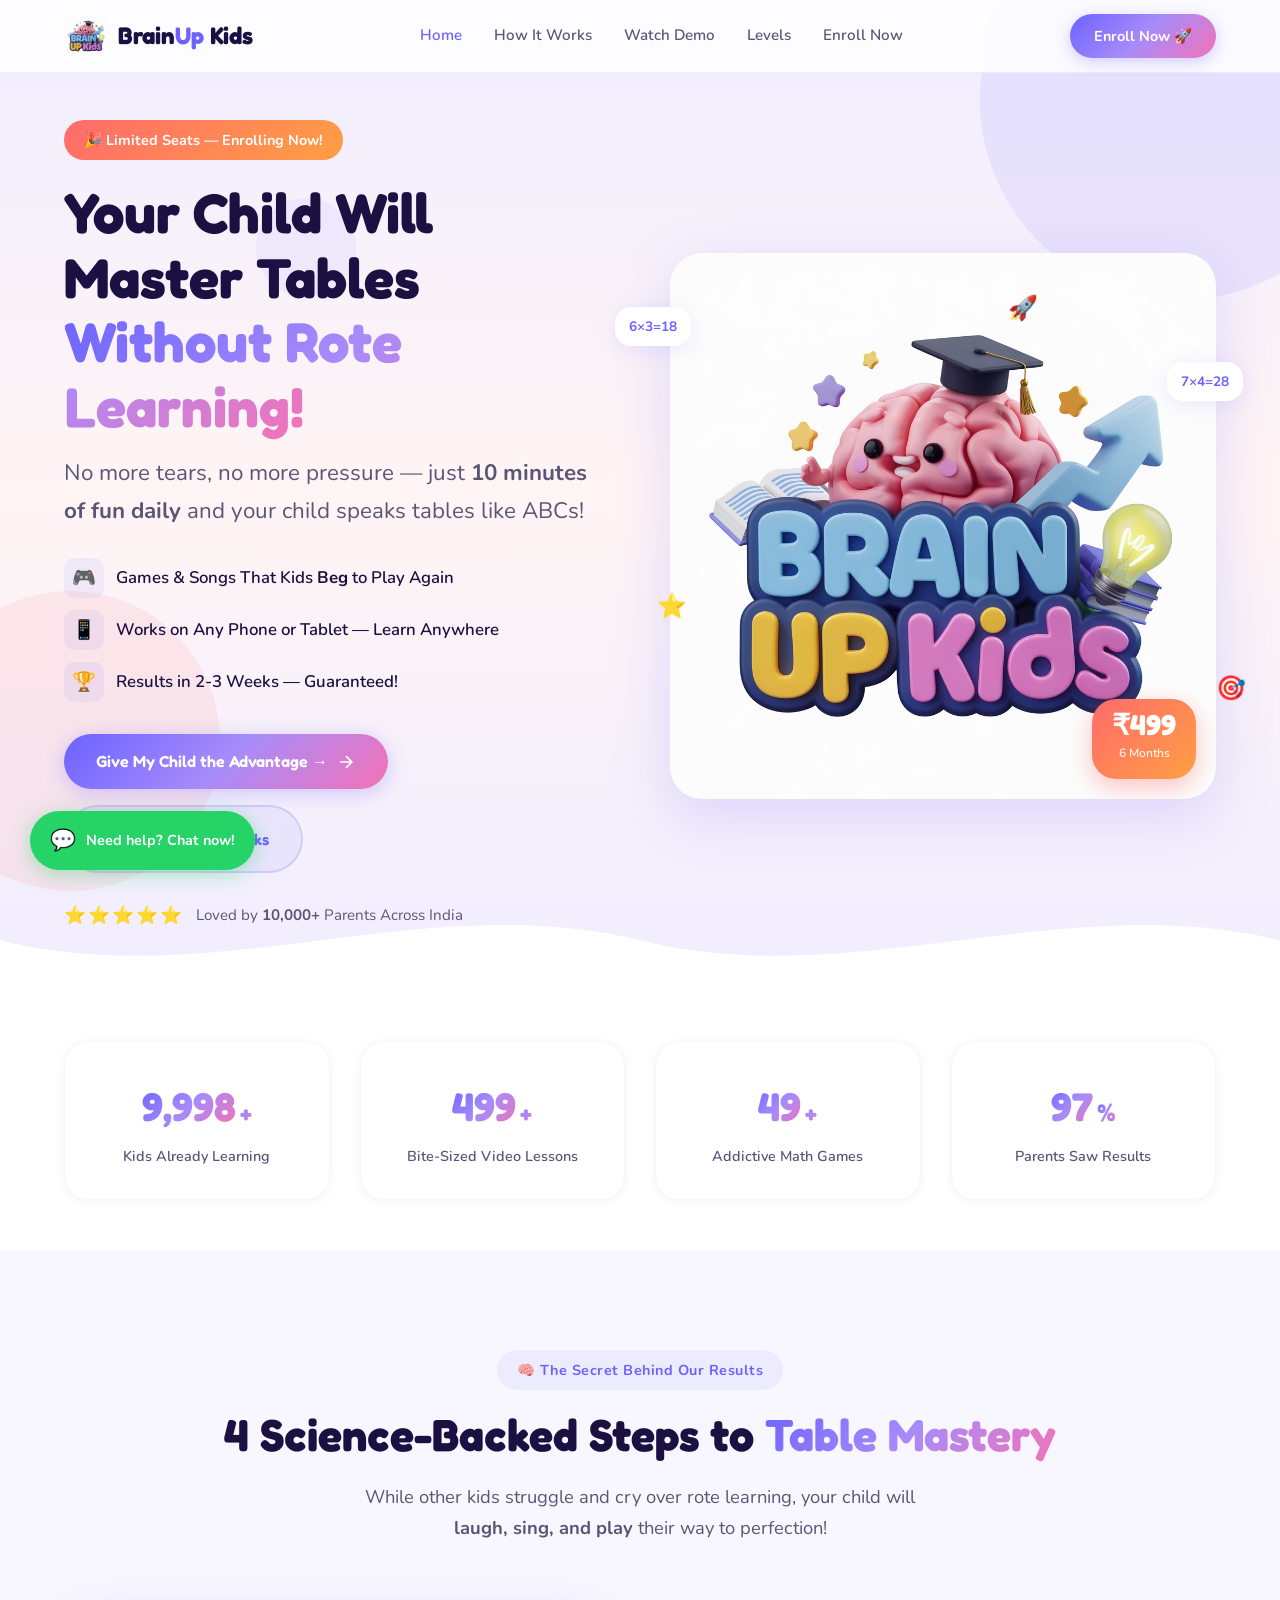
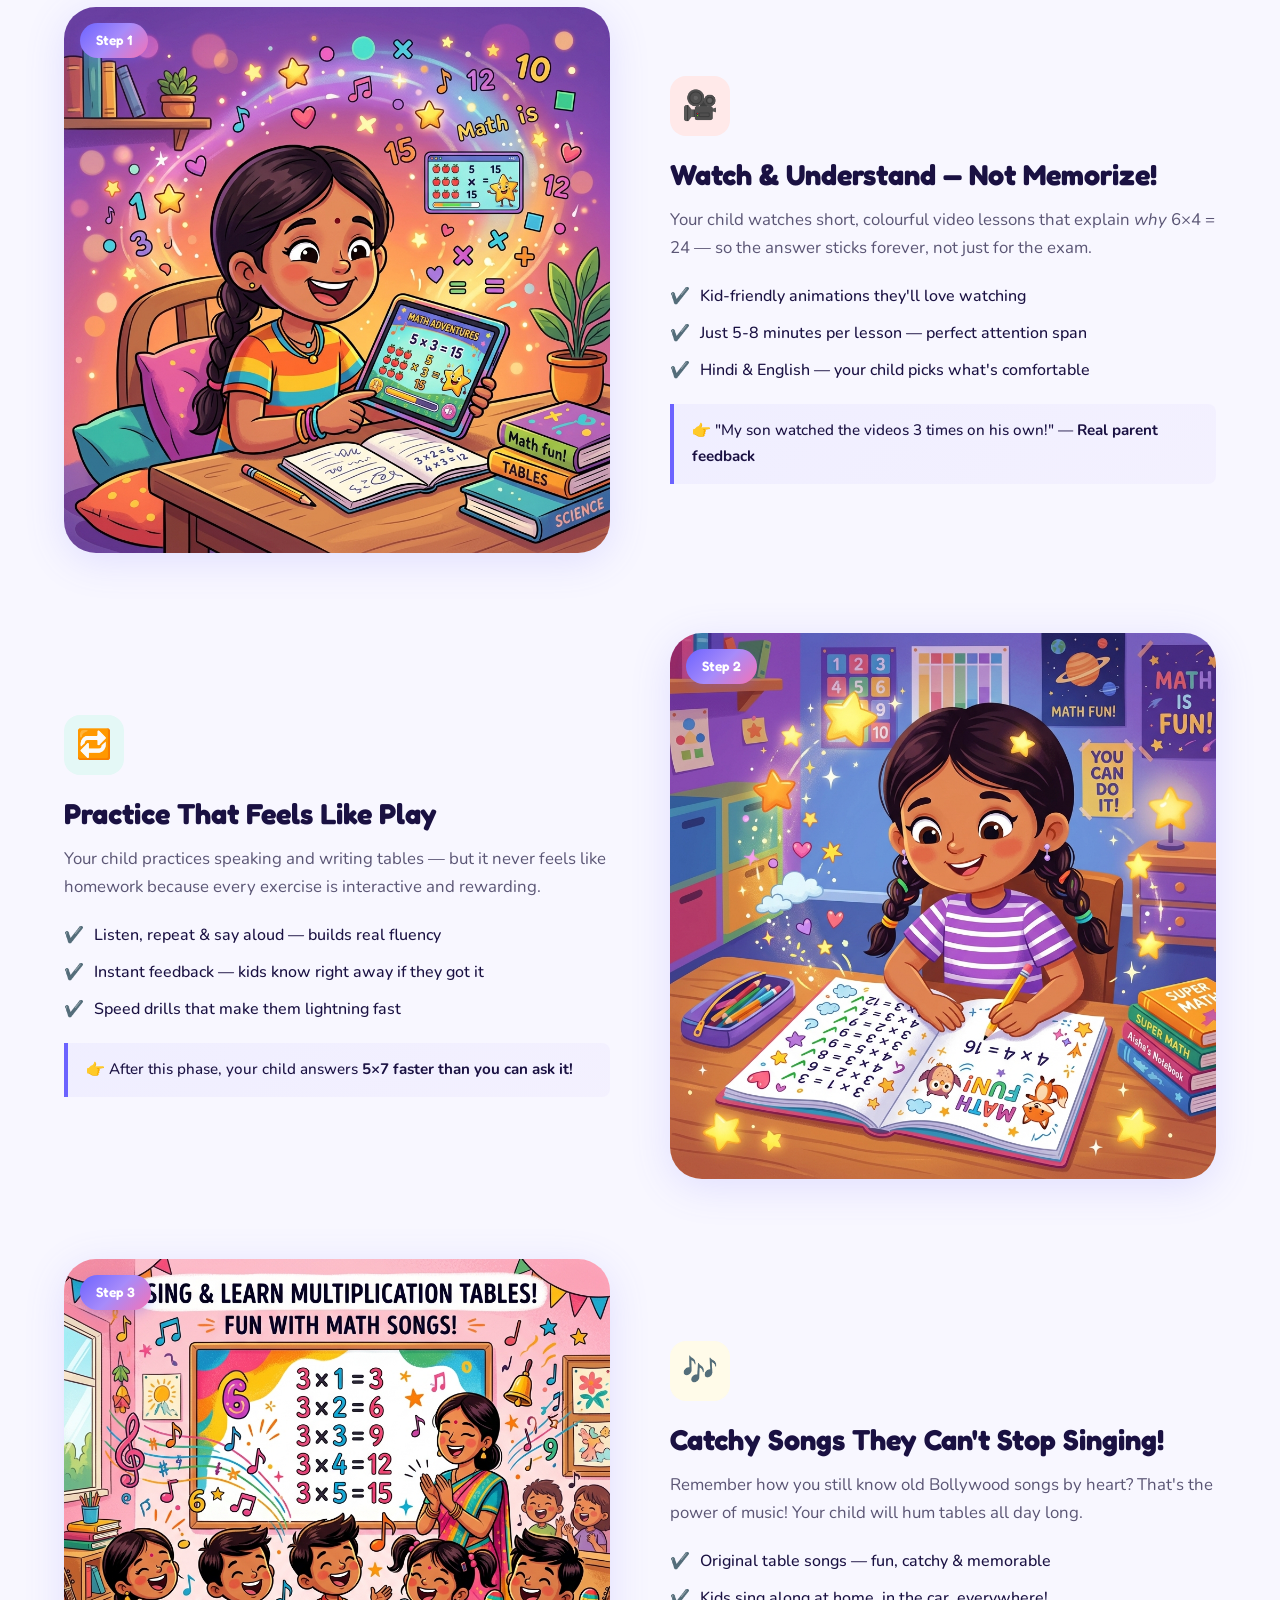
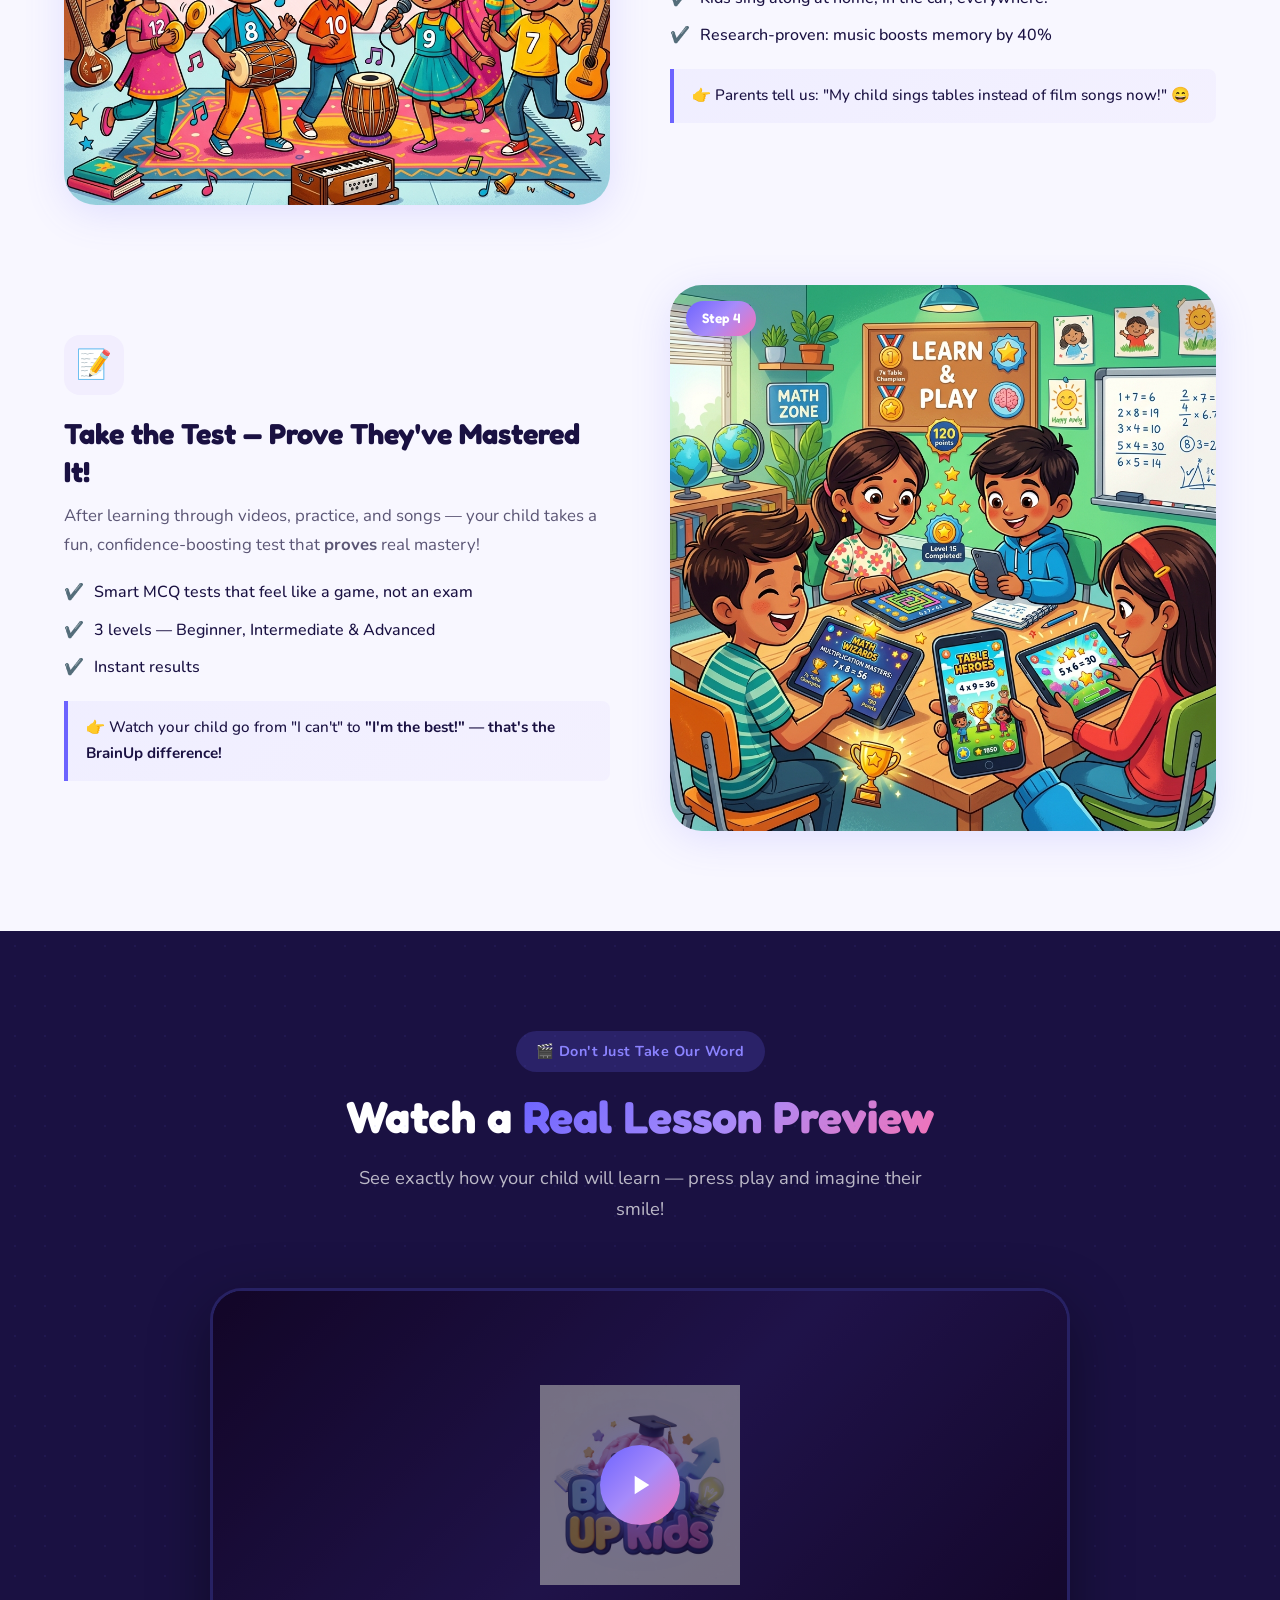
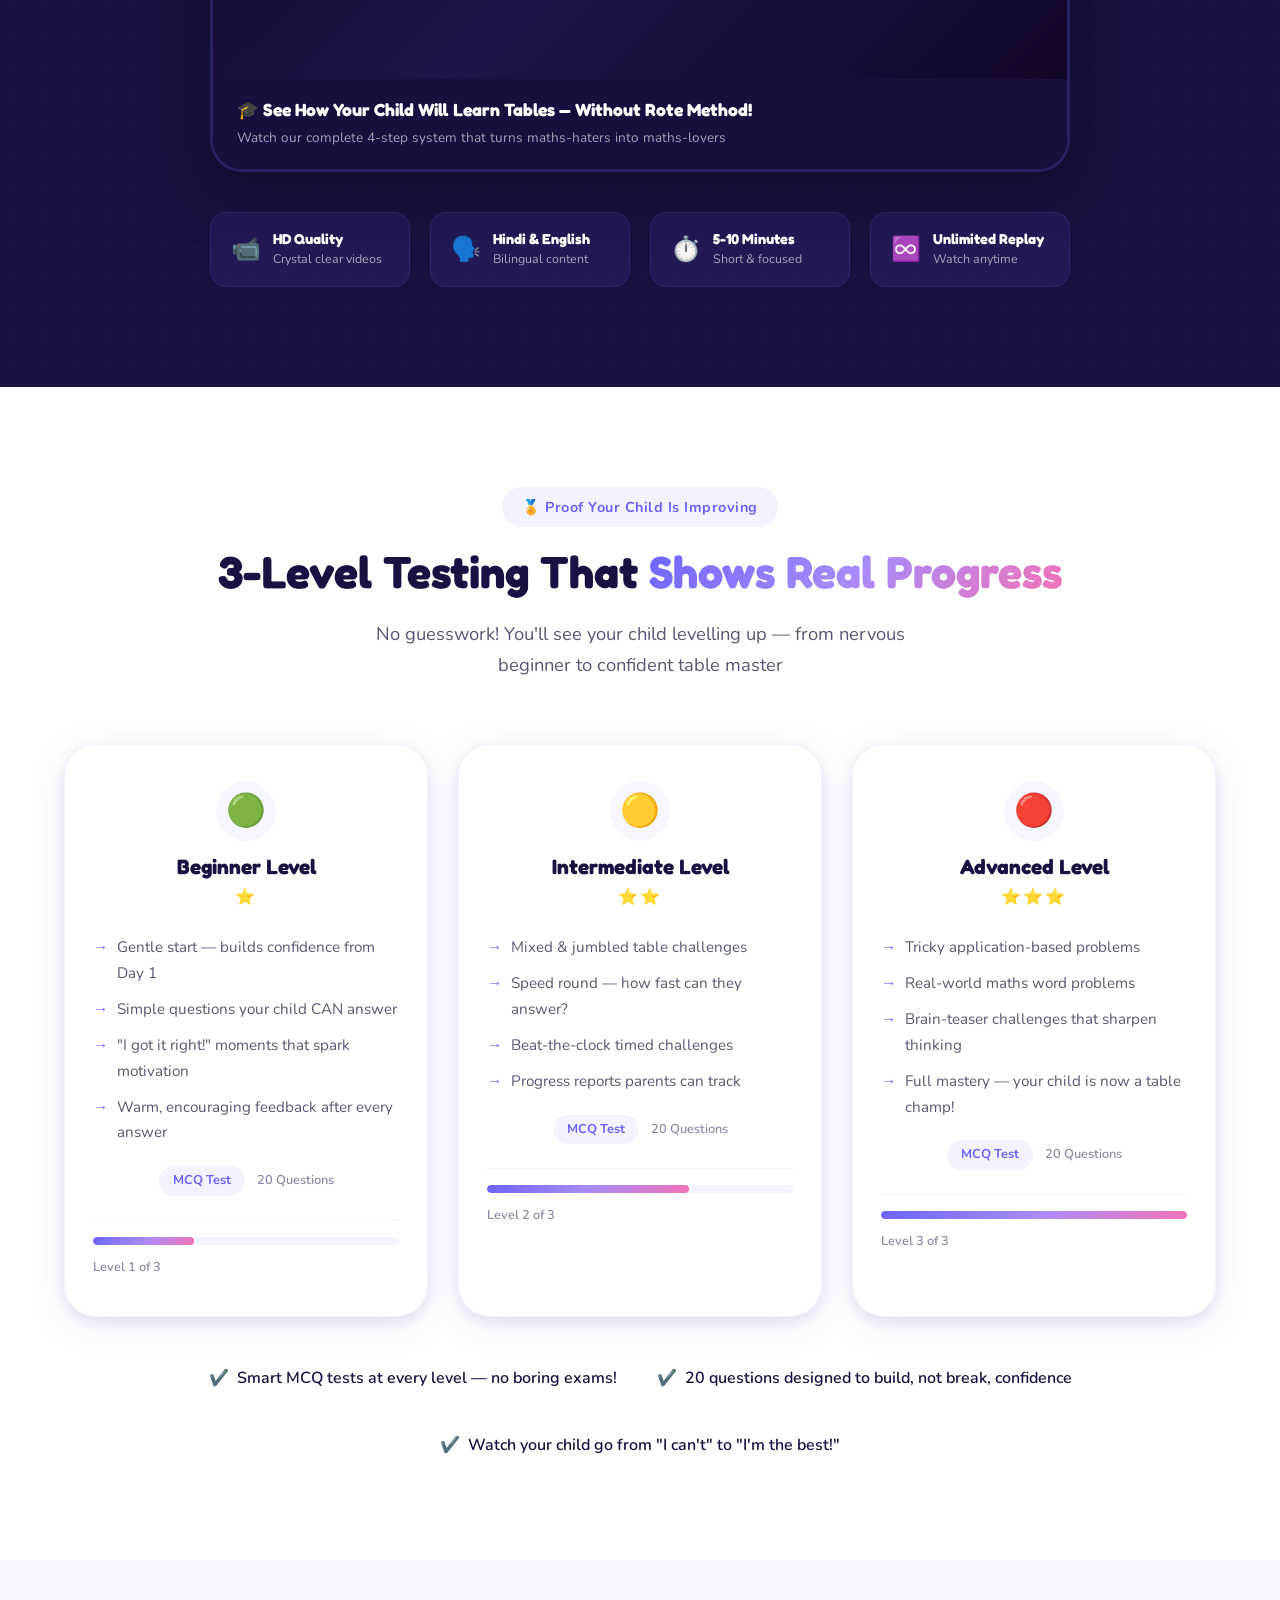
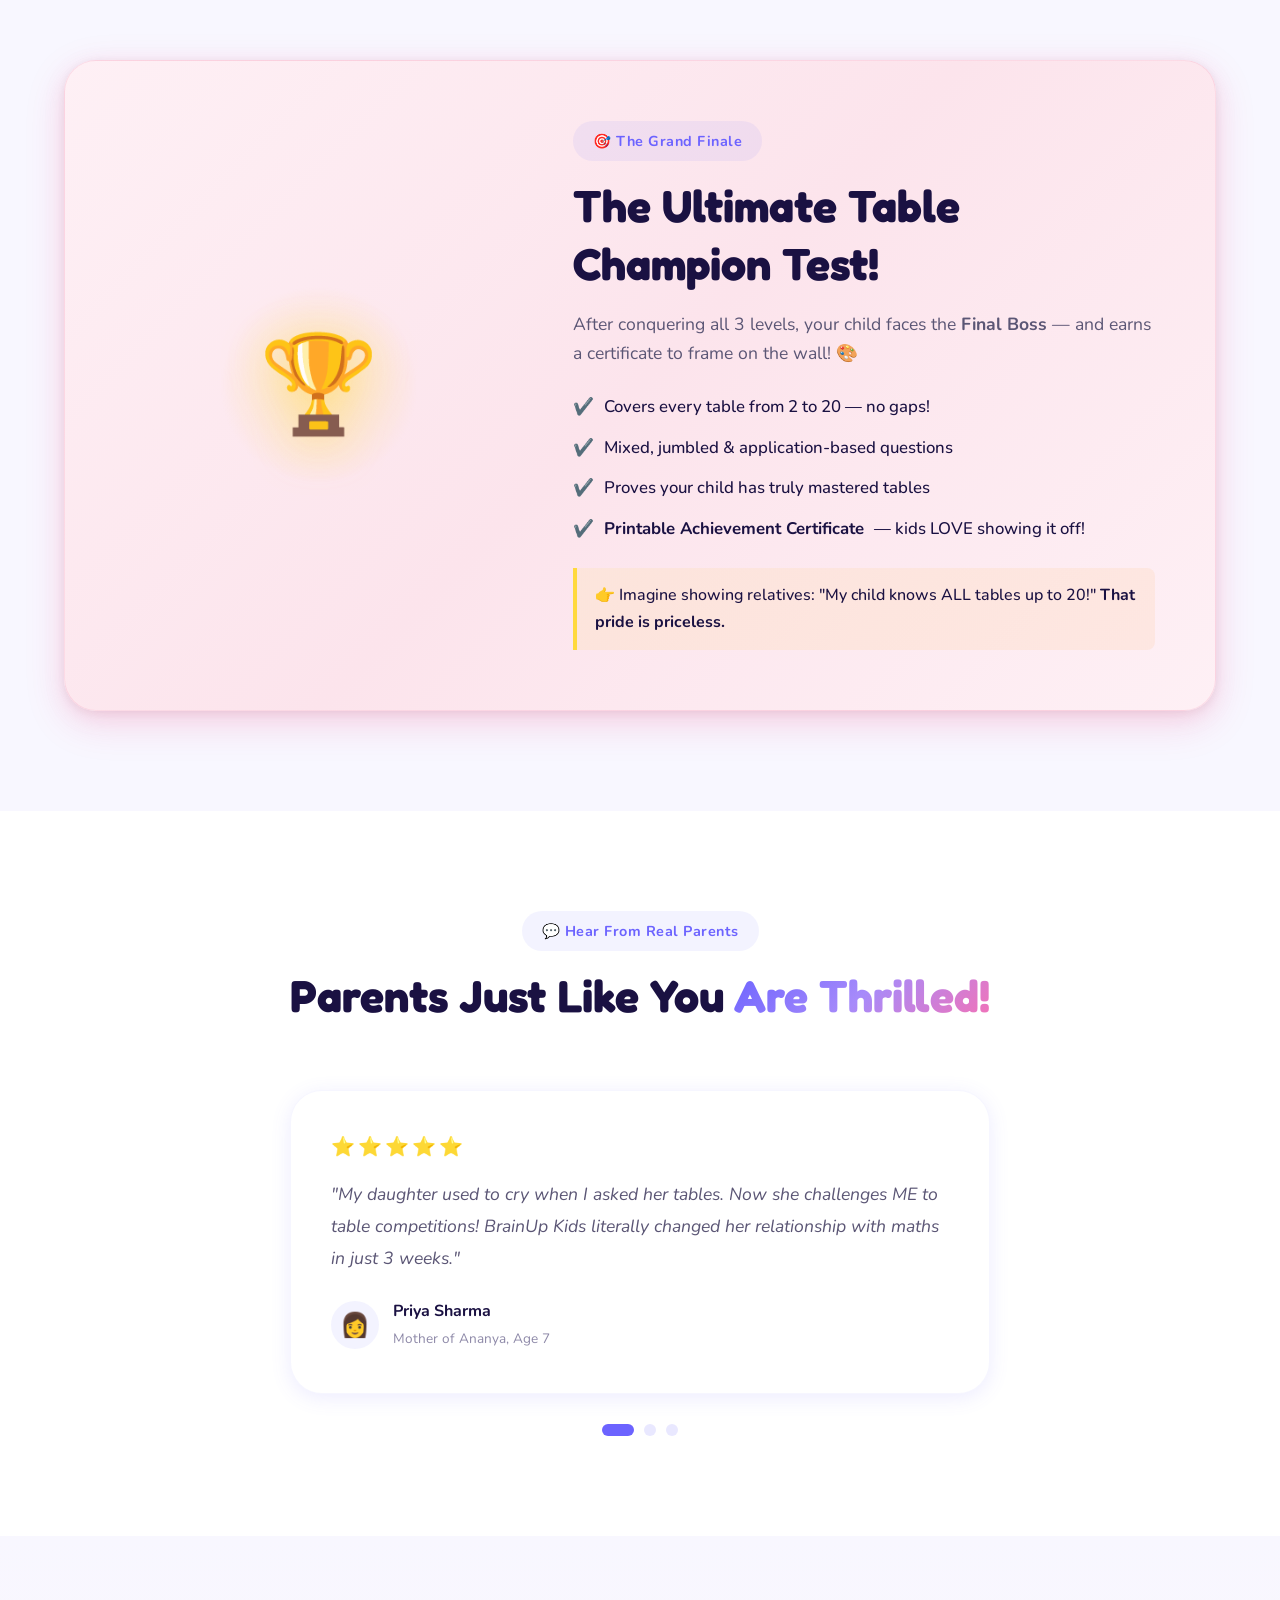
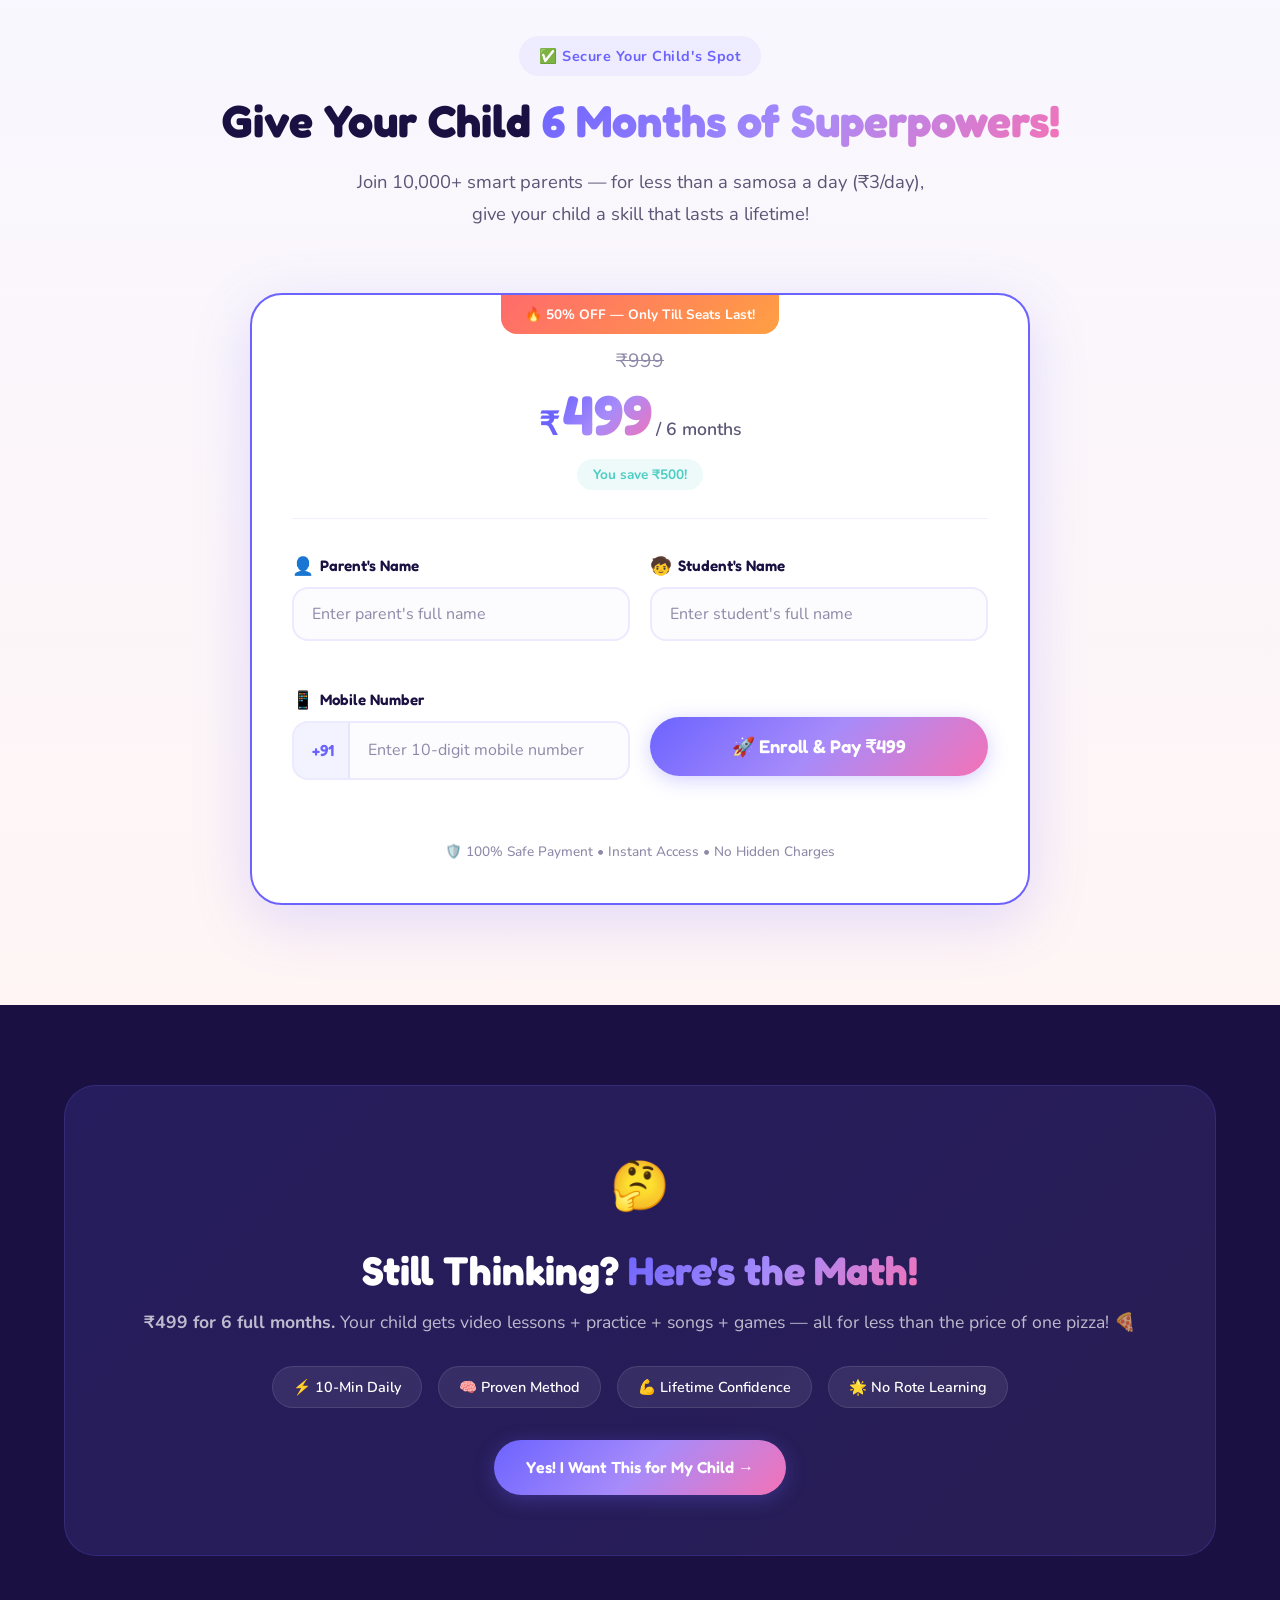
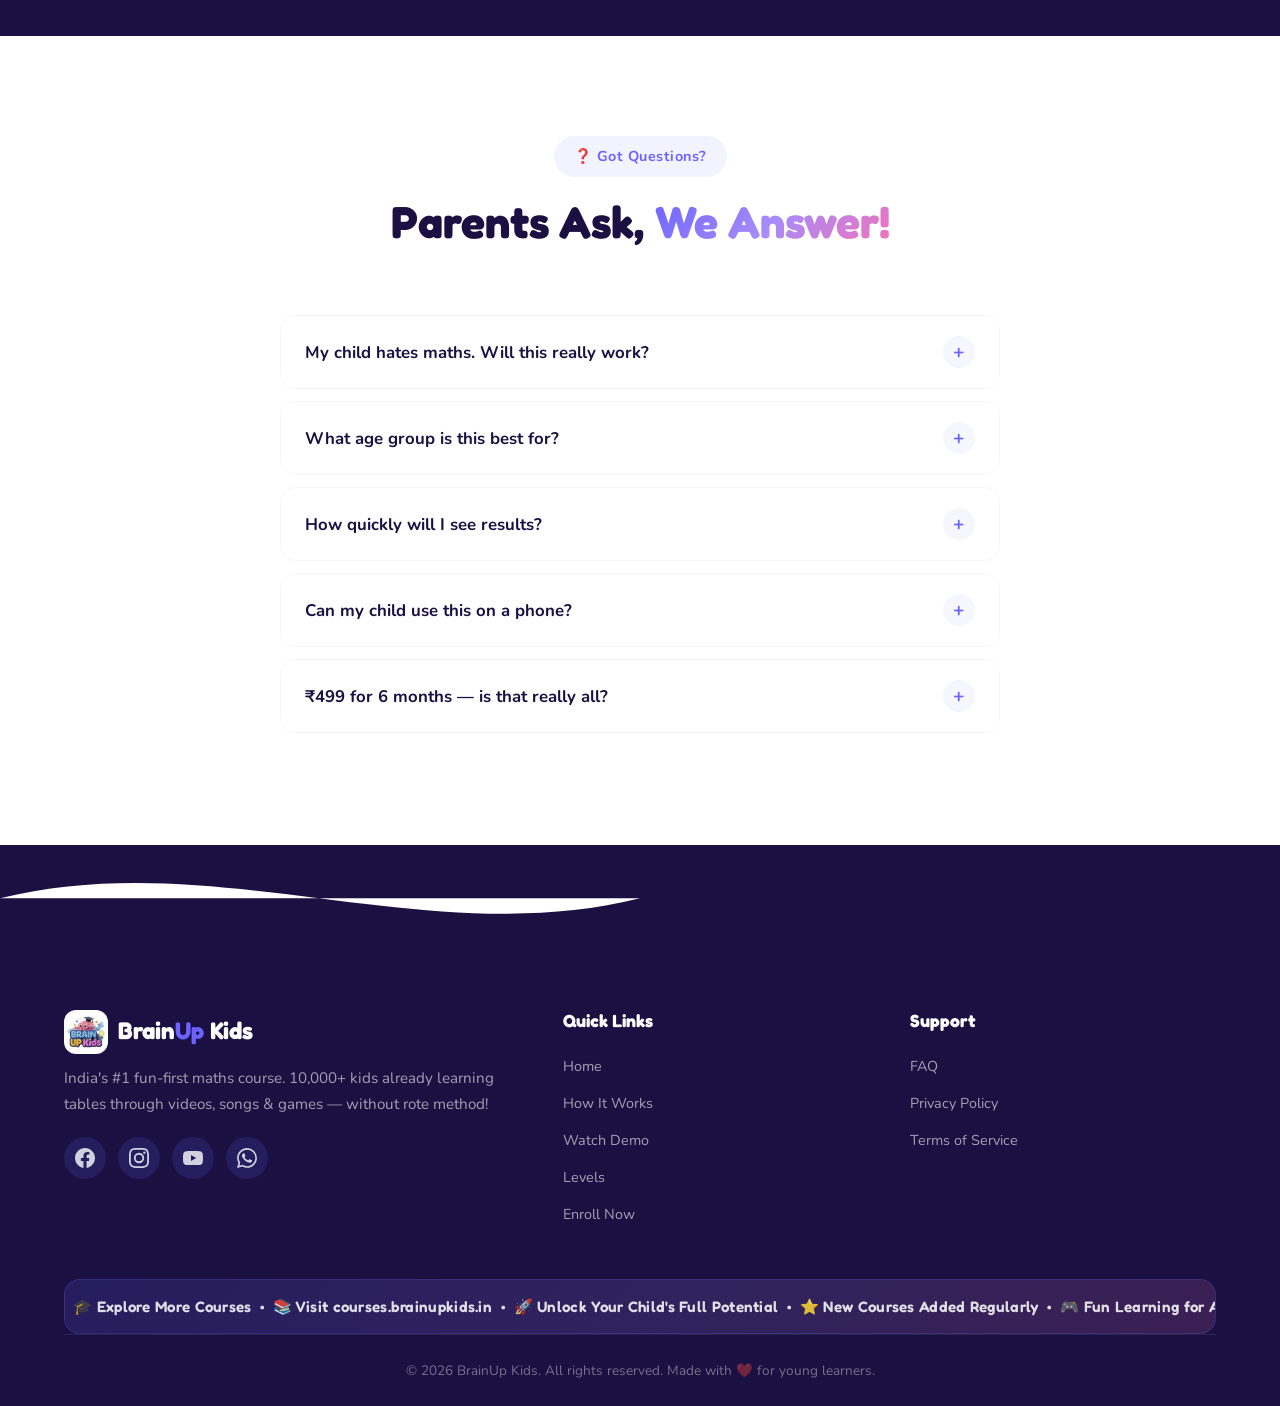
==== commit af99e4a7: "Update index.html" ====
--- a/index.html
+++ b/index.html
@@ -154,7 +154,8 @@
                 <h2 class="section-title">4 Science-Backed Steps to <span class="gradient-text">Table Mastery</span>
                 </h2>
                 <p class="section-desc">While other kids struggle and cry over rote learning, your child will
-                    <strong>laugh, sing, and play</strong> their way to perfection!</p>
+                    <strong>laugh, sing, and play</strong> their way to perfection!
+                </p>
             </div>
 
             <!-- Step 1 -->
@@ -242,23 +243,24 @@
             <div class="step-card step-card-left" data-step="4">
                 <div class="step-content">
                     <div class="step-icon-wrapper" style="--step-color: #A78BFA;">
-                        <span class="step-emoji">🎮</span>
-                    </div>
-                    <h3 class="step-title">Games So Fun, They Forget It's Maths!</h3>
-                    <p class="step-desc">Instead of YouTube or random games, your child plays maths games that actually
-                        make them smarter — and they'll <strong>ask</strong> to play more!</p>
+                        <span class="step-emoji">📝</span>
+                    </div>
+                    <h3 class="step-title">Take the Test — Prove They've Mastered It!</h3>
+                    <p class="step-desc">After learning through videos, practice, and songs — your child takes a
+                        fun, confidence-boosting test that <strong>proves</strong> real mastery!</p>
                     <ul class="step-features">
-                        <li><span class="check">✔️</span> Timed challenges that build lightning-fast thinking</li>
-                        <li><span class="check">✔️</span> Rewards & levels keep kids motivated for weeks</li>
-                        <li><span class="check">✔️</span> Zero maths fear — only maths confidence!</li>
+                        <li><span class="check">✔️</span> Smart MCQ tests that feel like a game, not an exam</li>
+                        <li><span class="check">✔️</span> 3 levels — Beginner, Intermediate & Advanced</li>
+                        <li><span class="check">✔️</span> Instant results</li>
                     </ul>
                     <div class="step-highlight">
-                        <span>👉</span> Finally — screen time that <strong>makes you proud, not guilty!</strong>
+                        <span>👉</span> Watch your child go from "I can't" to <strong>"I'm the best!" — that's the
+                            BrainUp difference!</strong>
                     </div>
                 </div>
                 <div class="step-visual">
                     <div class="step-image-wrapper">
-                        <img src="images/interactive-games.png" alt="Interactive Games" class="step-image">
+                        <img src="images/interactive-games.png" alt="Take the Test" class="step-image">
                         <div class="step-badge">Step 4</div>
                     </div>
                 </div>
@@ -810,4 +812,4 @@
     <script src="script.js"></script>
 </body>
 
-</html>s
+</html>
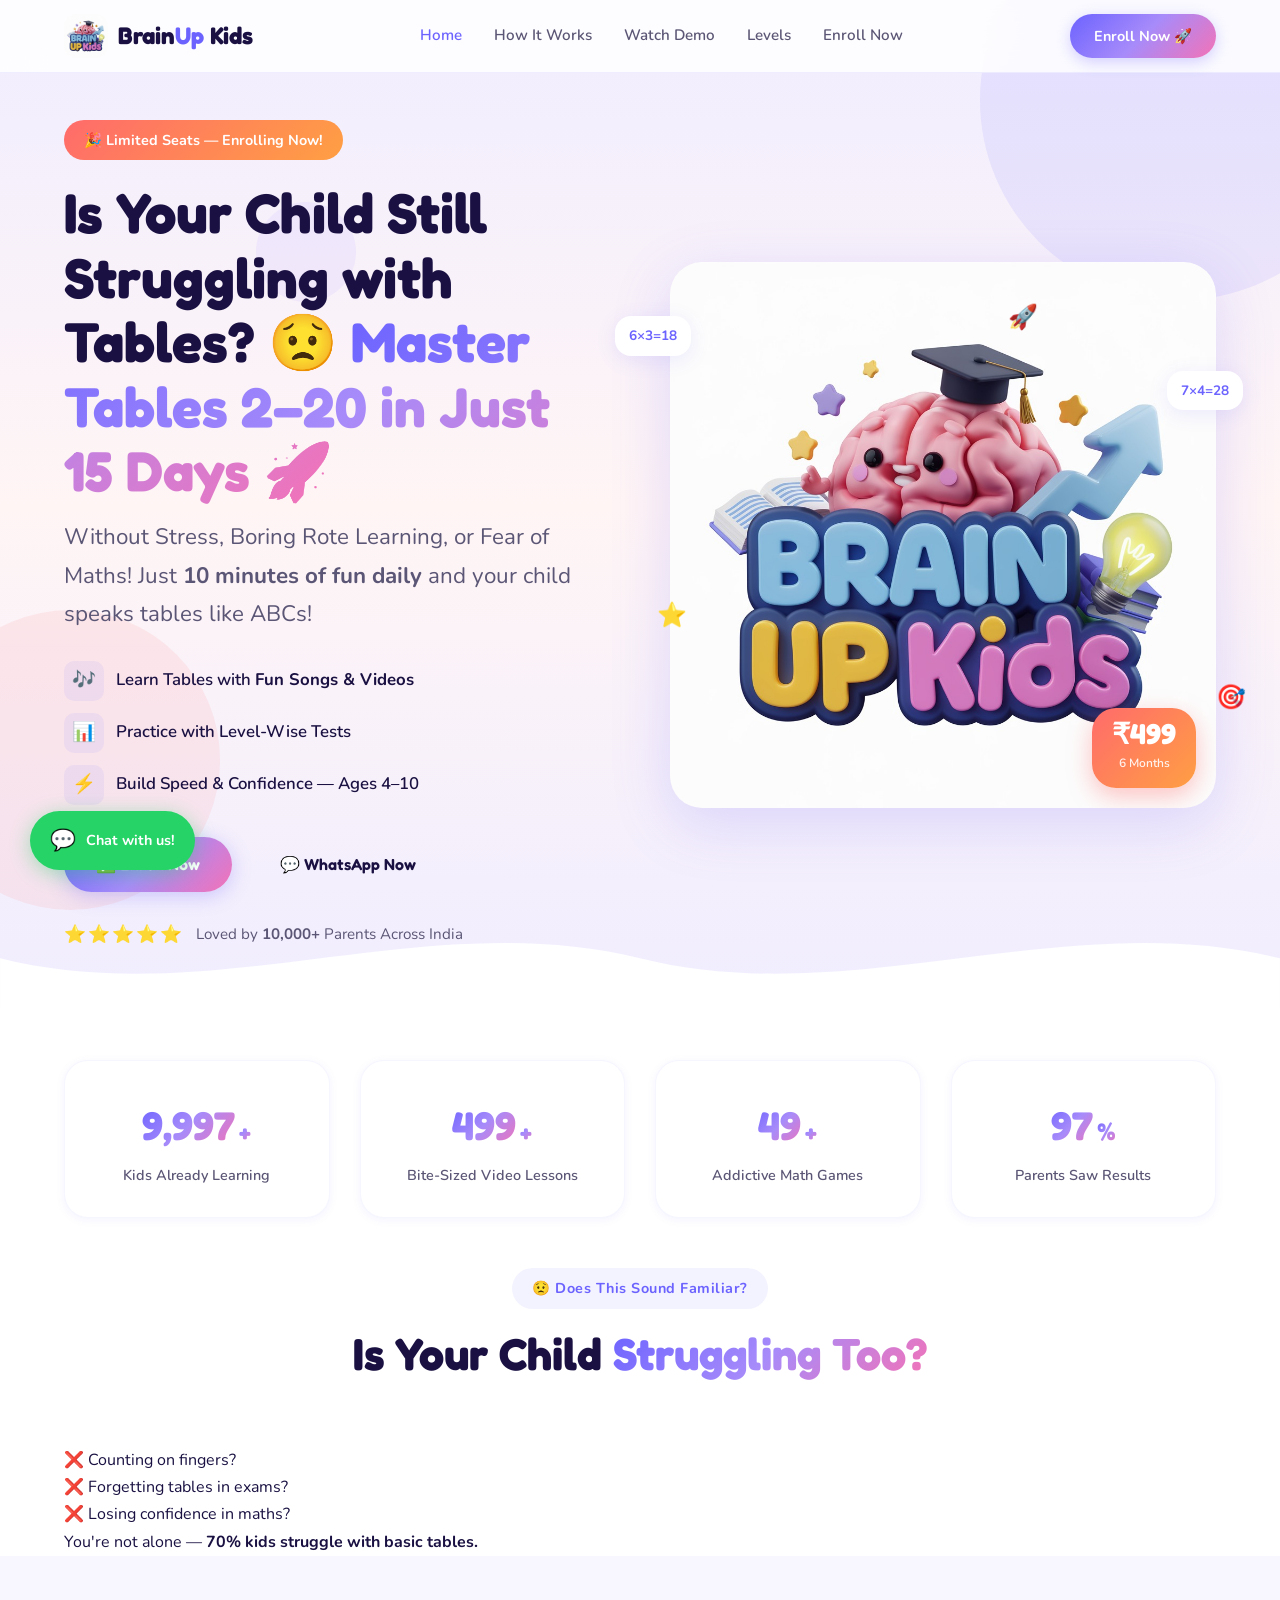
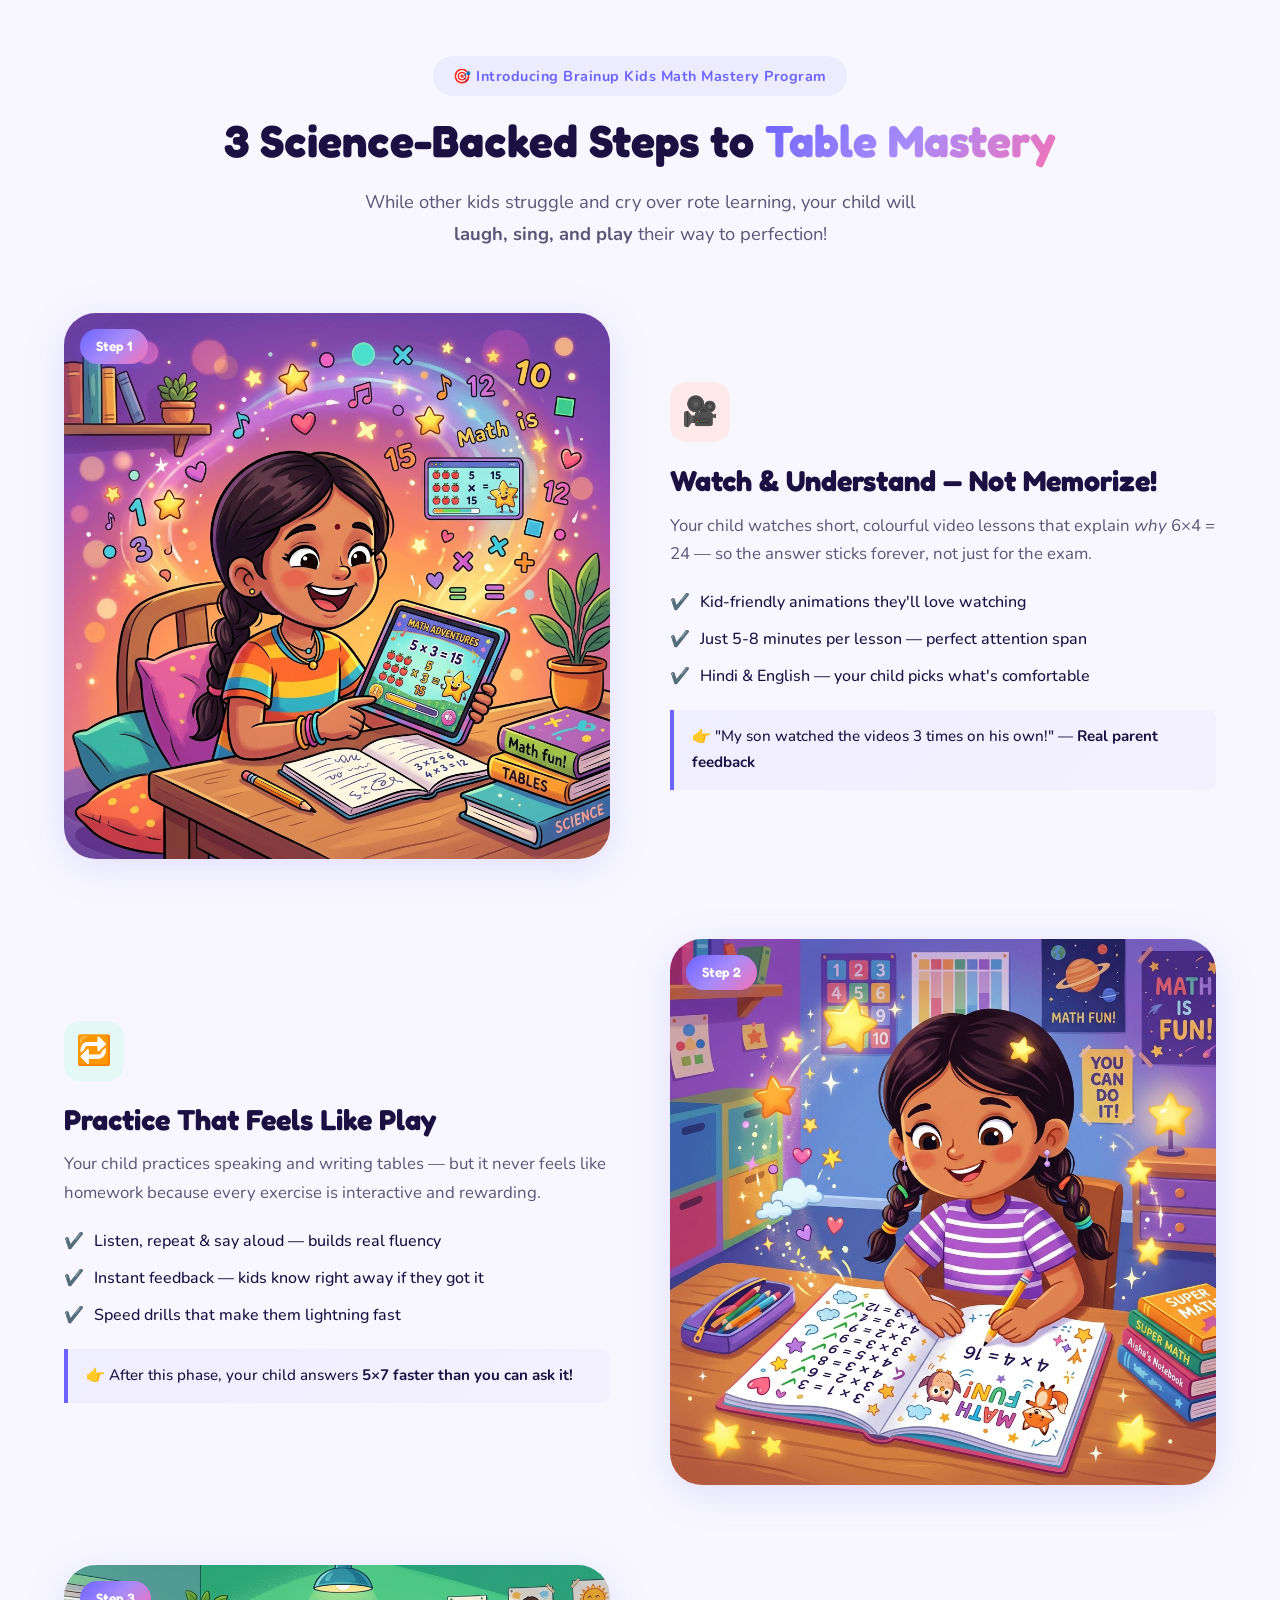
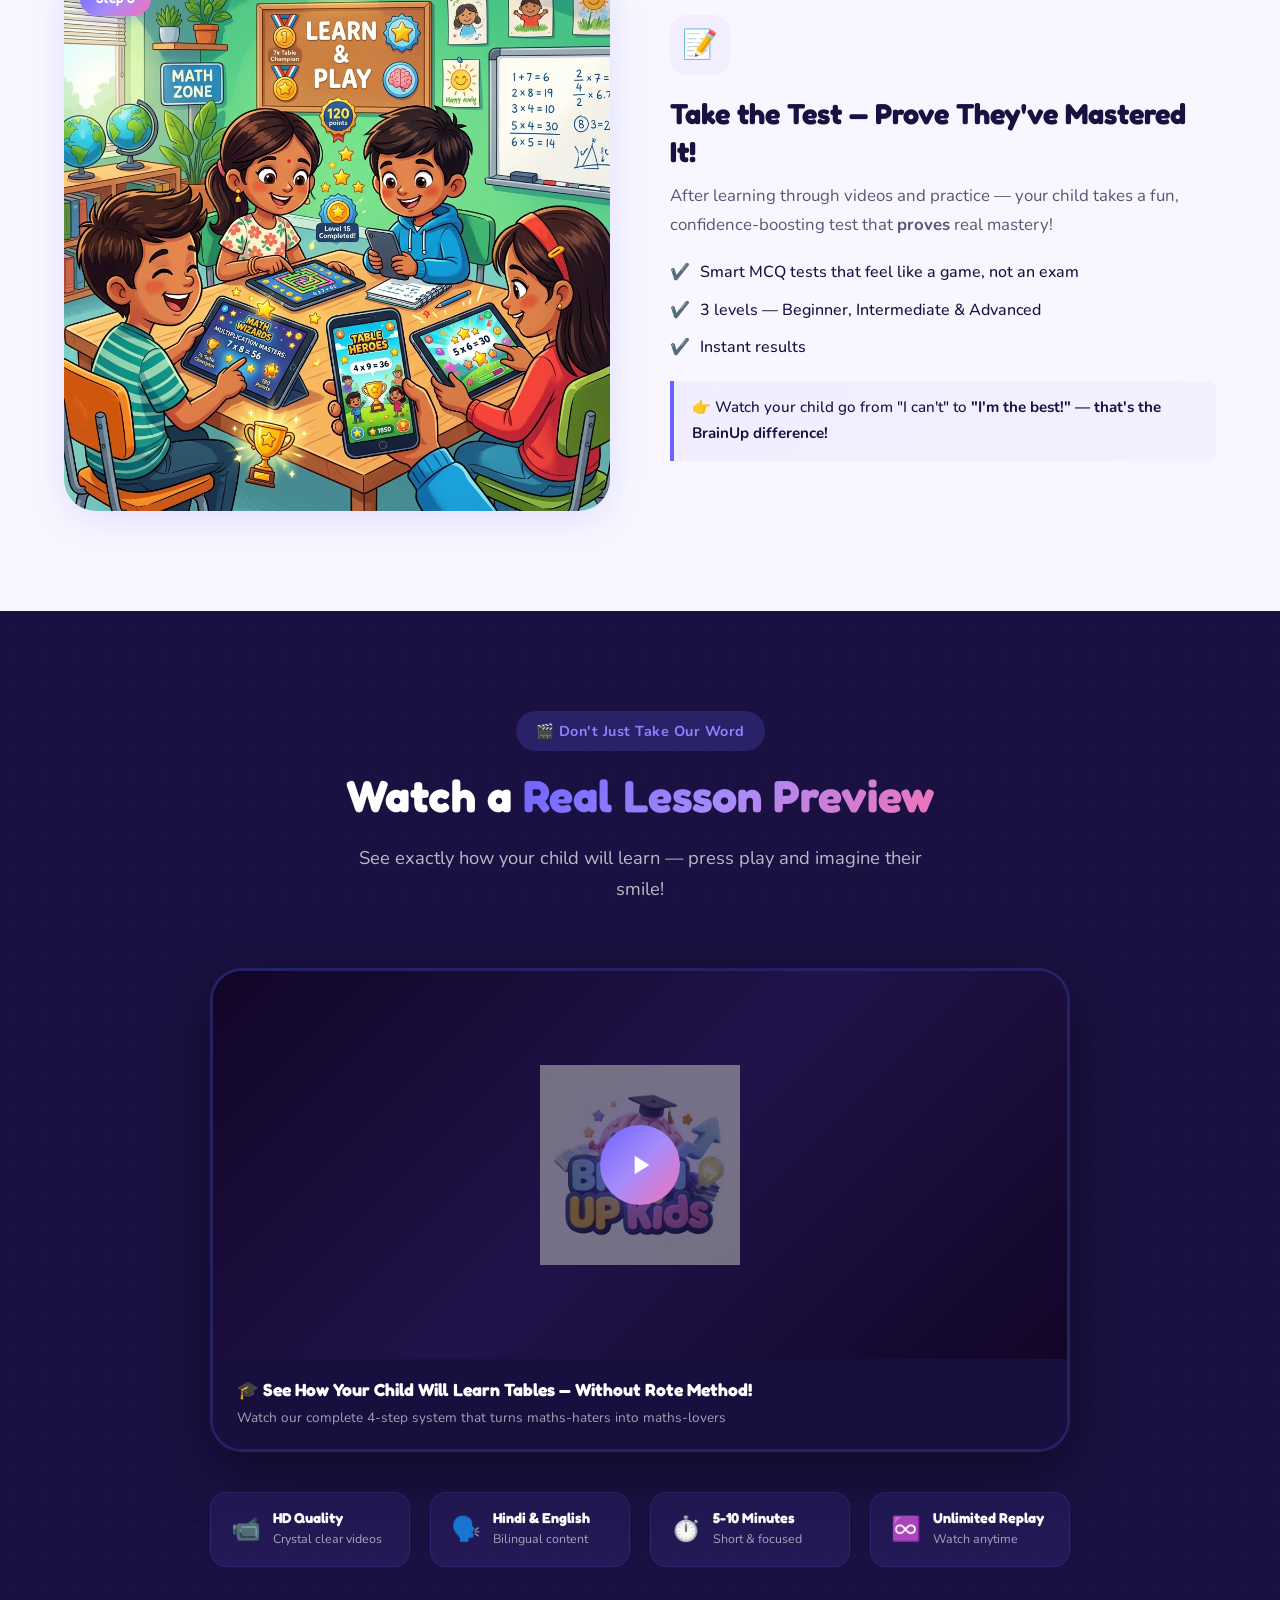
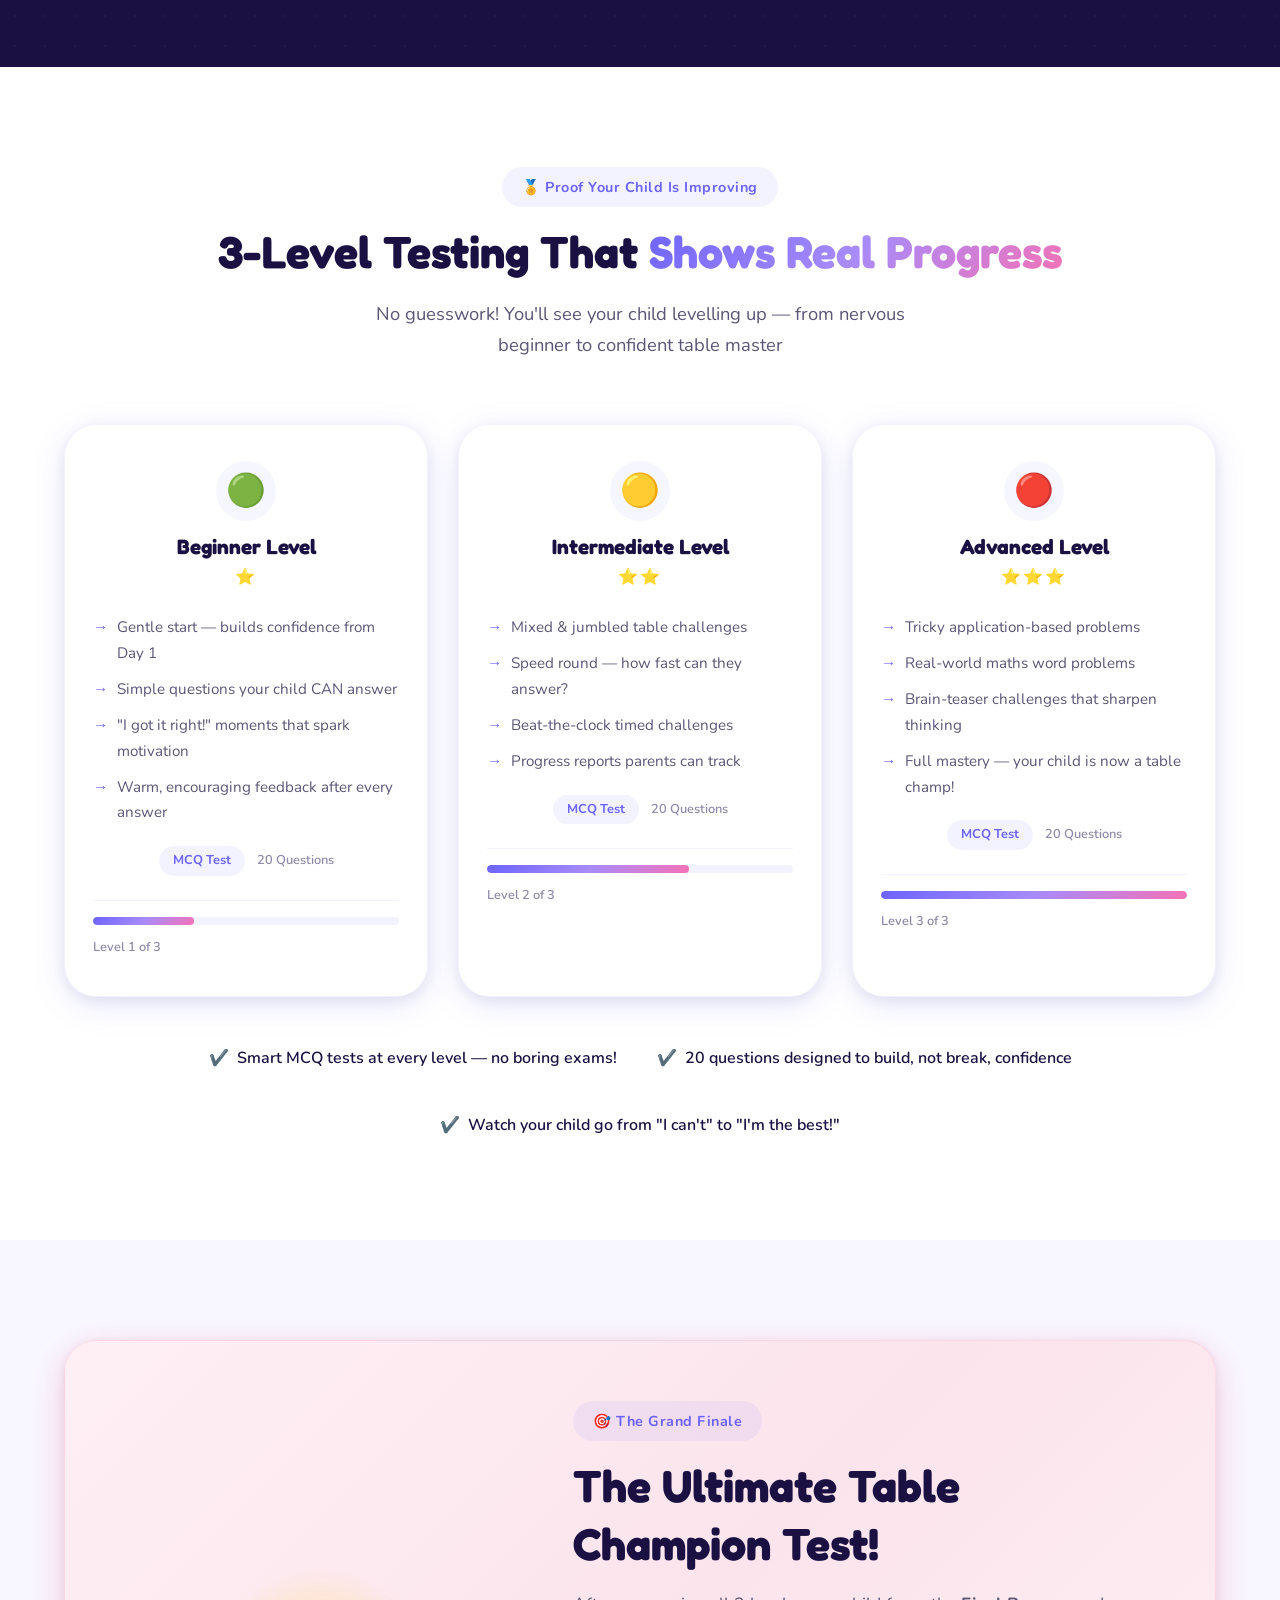
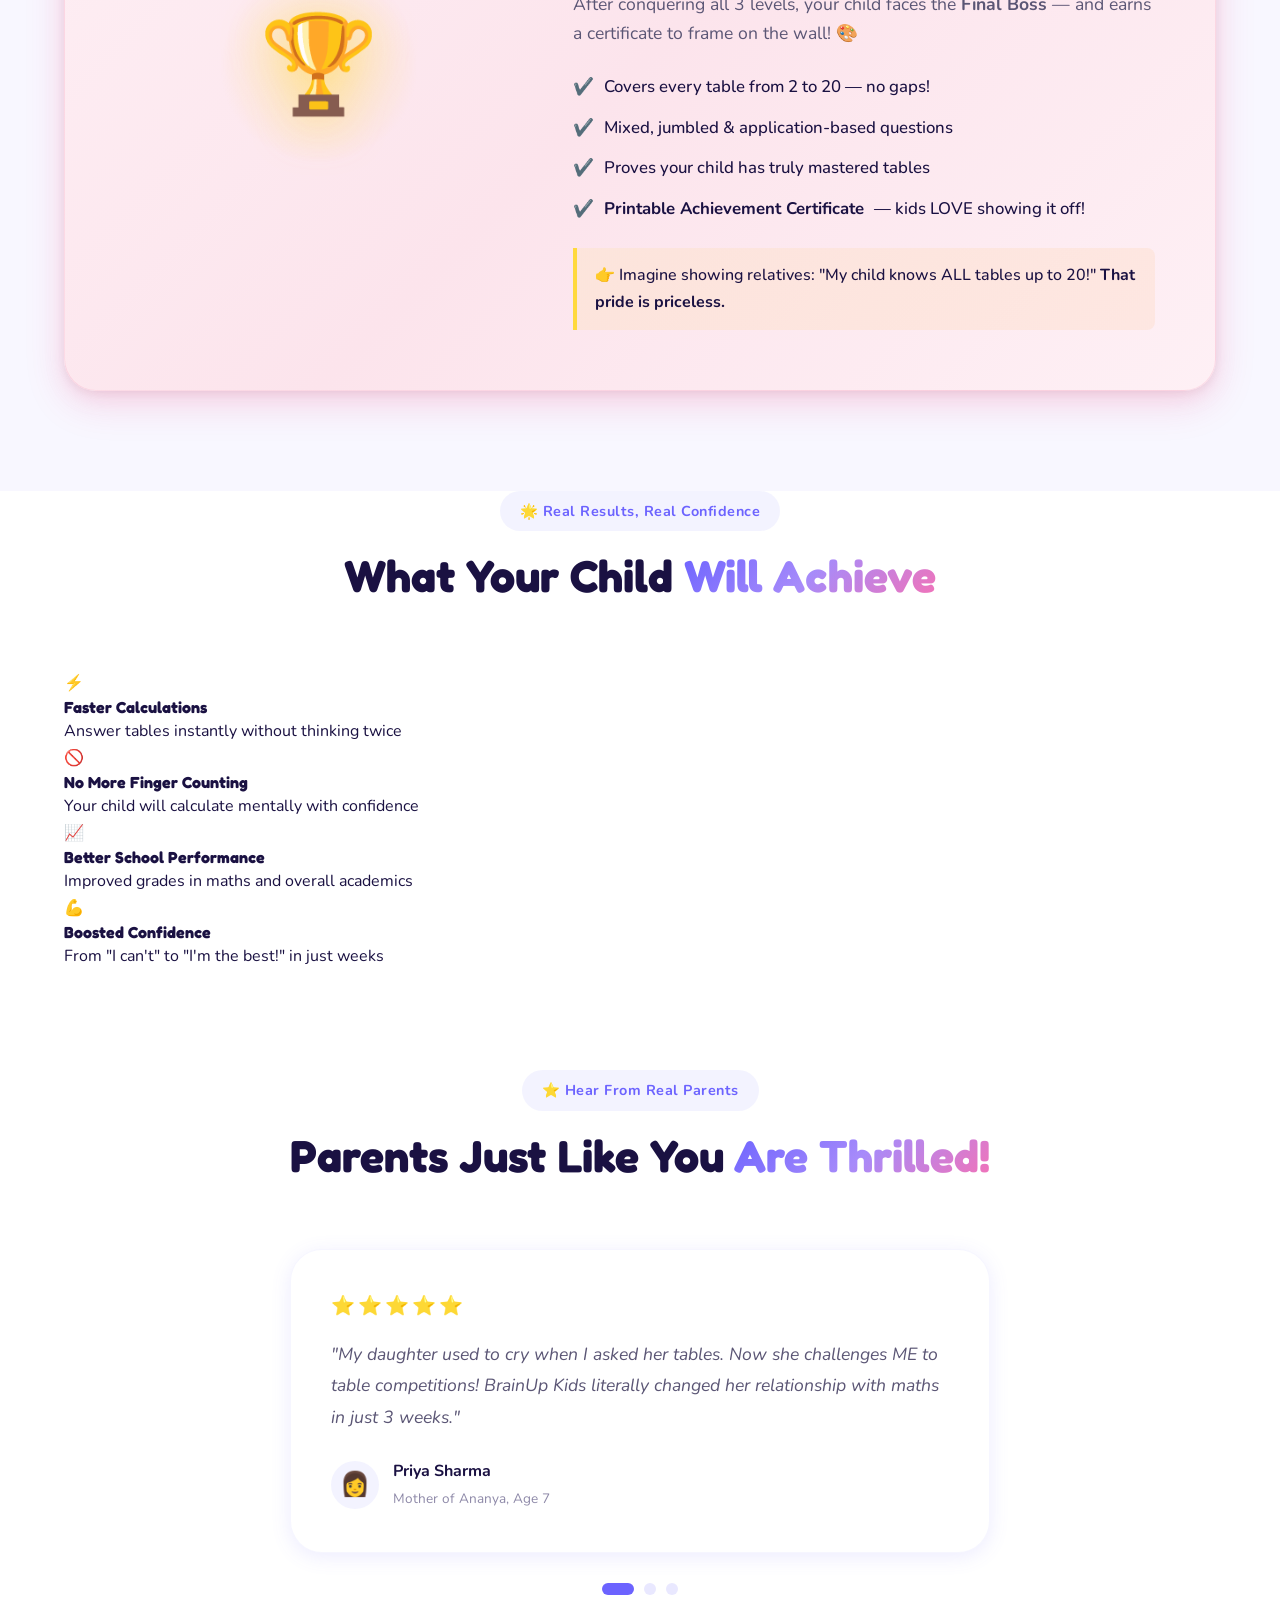
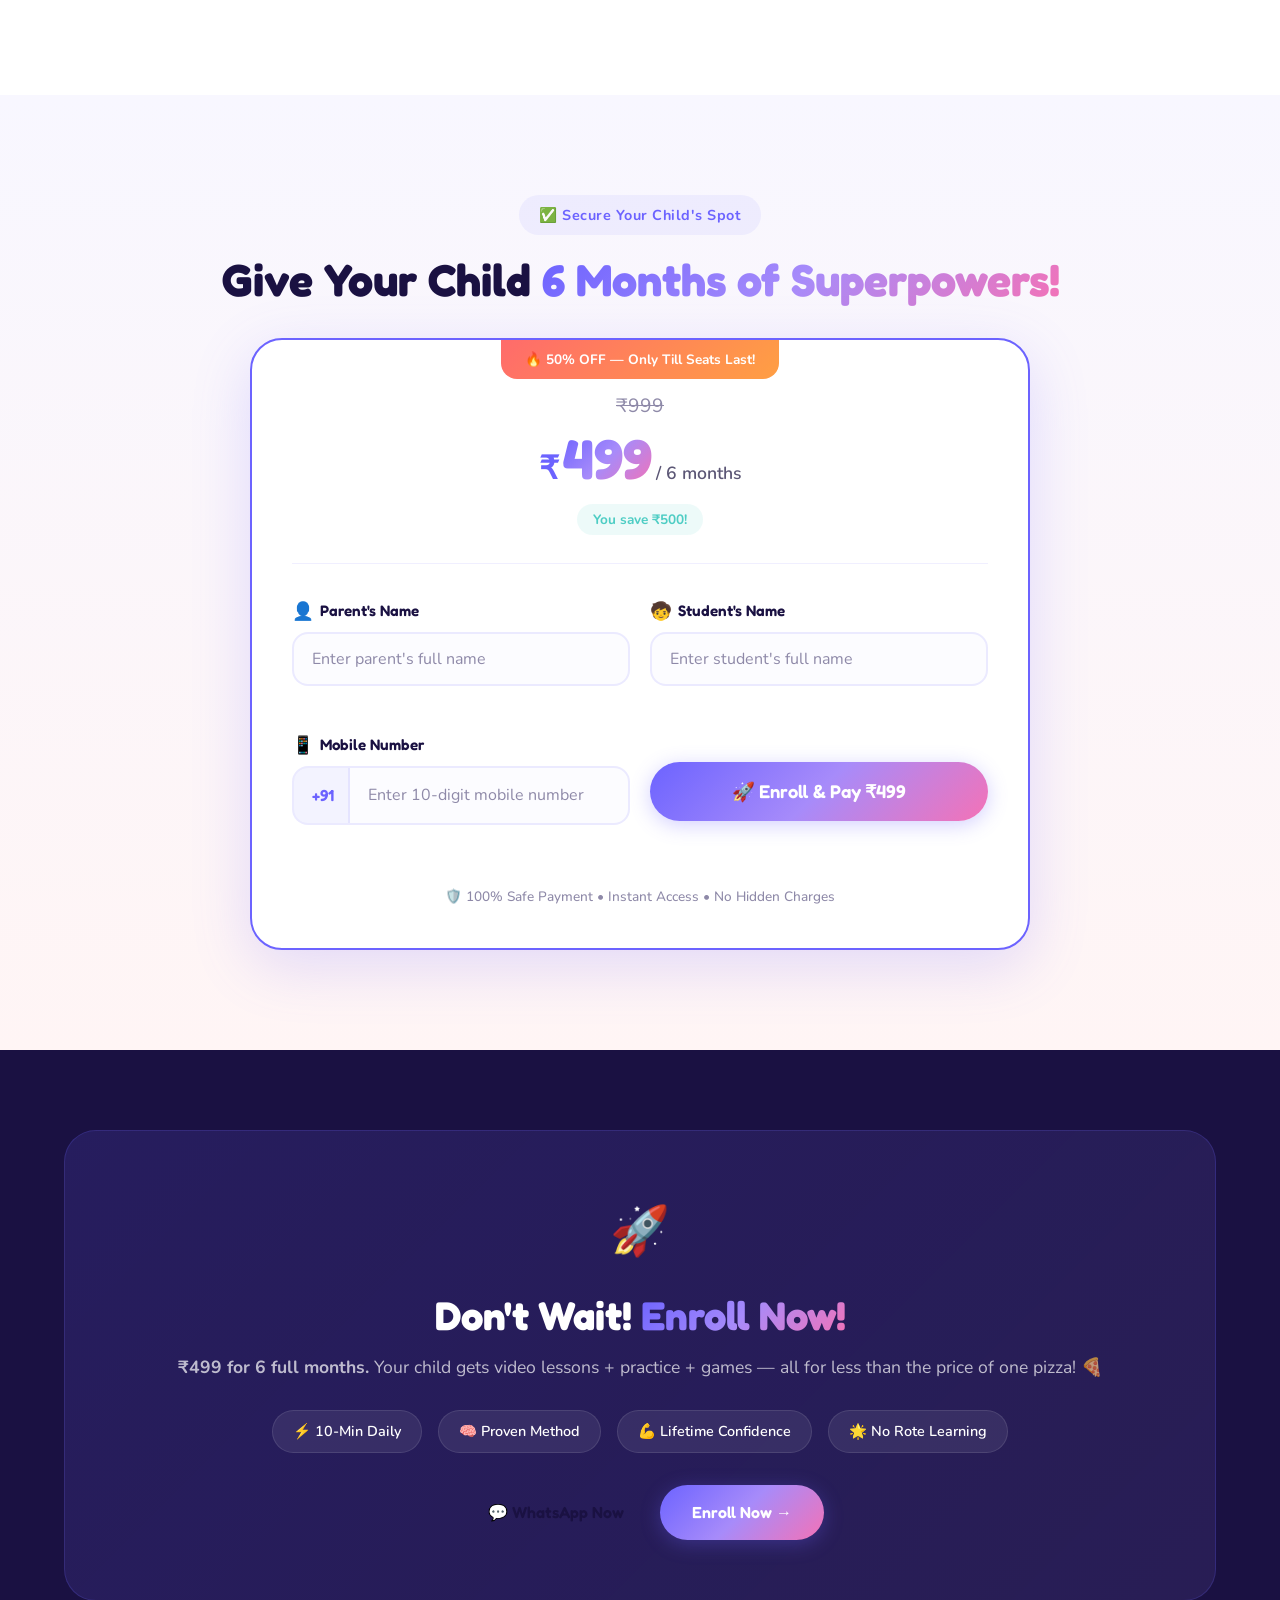
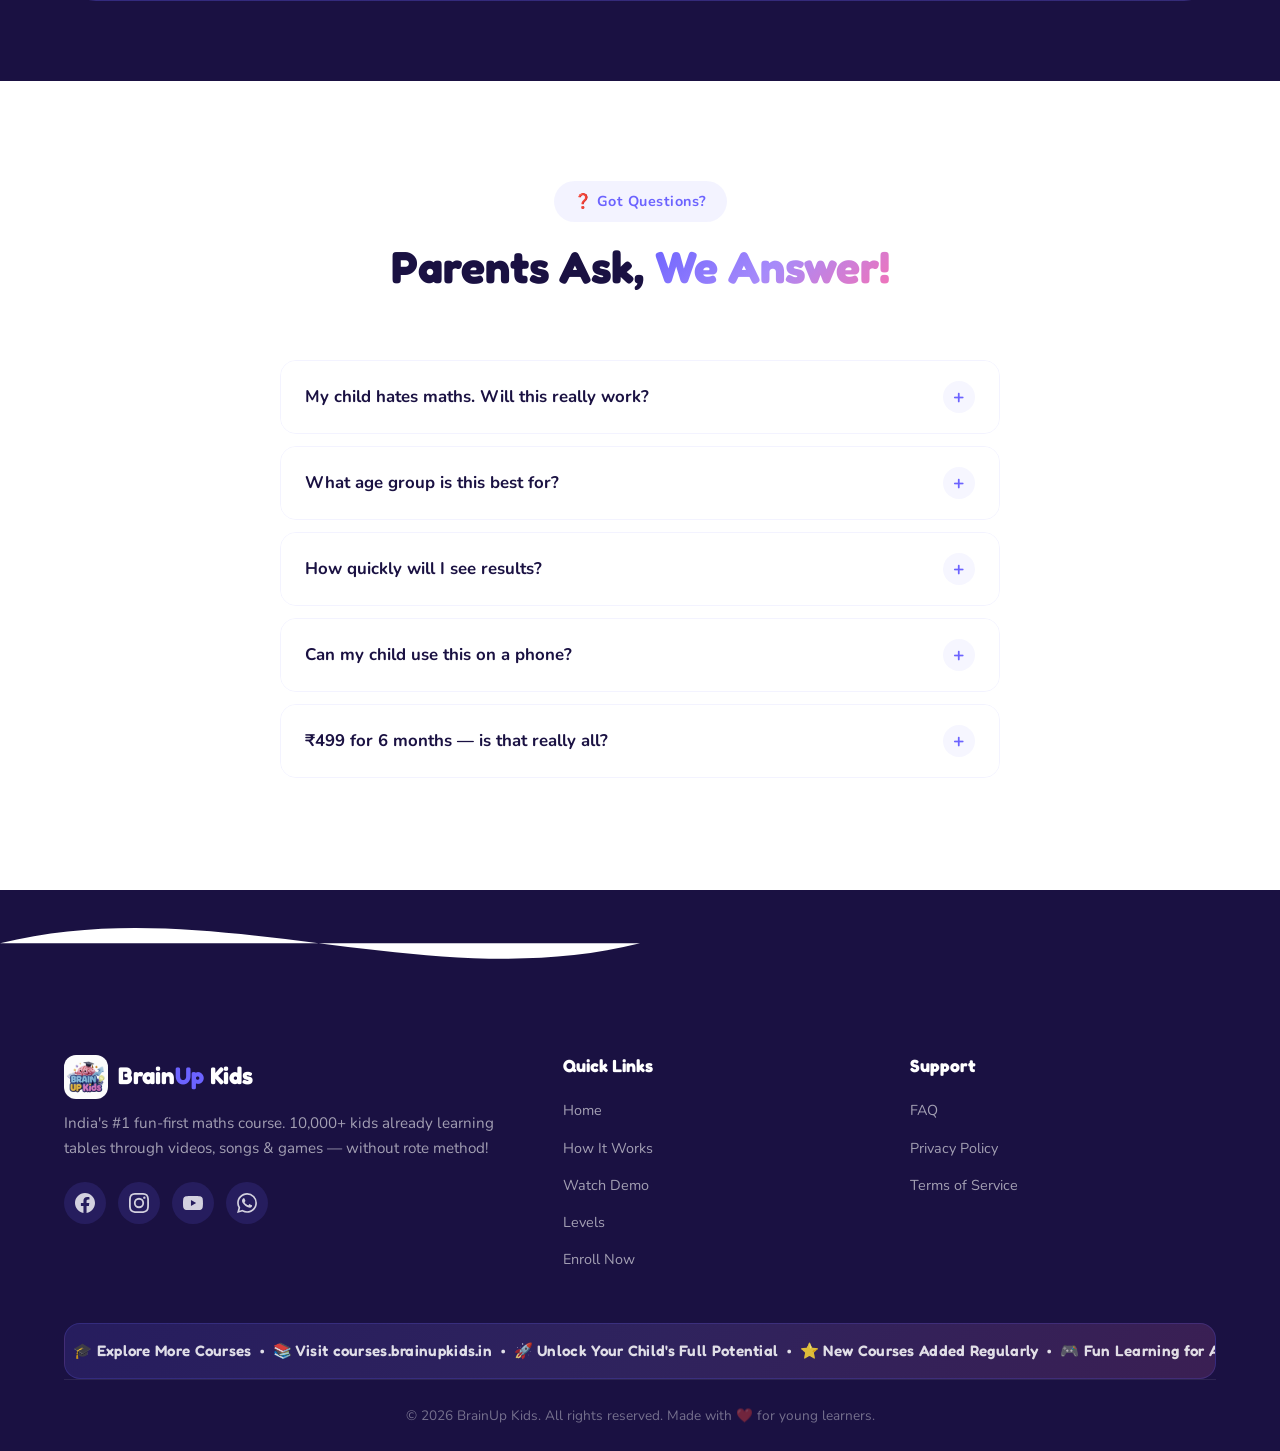
==== commit 997811ff: "Update index.html" ====
--- a/index.html
+++ b/index.html
@@ -56,36 +56,32 @@
             <div class="hero-content">
                 <div class="hero-badge">🎉 Limited Seats — Enrolling Now!</div>
                 <h1 class="hero-title">
-                    Your Child Will Master Tables
-                    <span class="gradient-text">Without Rote Learning!</span>
+                    Is Your Child Still Struggling with Tables? 😟
+                    <span class="gradient-text">Master Tables 2–20 in Just 15 Days 🚀</span>
                 </h1>
-                <p class="hero-subtitle">No more tears, no more pressure — just <strong>10 minutes of fun daily</strong>
-                    and your child speaks tables like ABCs!</p>
+                <p class="hero-subtitle">Without Stress, Boring Rote Learning, or Fear of Maths!
+                    Just <strong>10 minutes of fun daily</strong> and your child speaks tables like ABCs!</p>
                 <div class="hero-features">
                     <div class="hero-feature">
-                        <span class="feature-icon">🎮</span>
-                        <span>Games & Songs That Kids <strong>Beg</strong> to Play Again</span>
+                        <span class="feature-icon">🎶</span>
+                        <span>Learn Tables with <strong>Fun Songs & Videos</strong></span>
                     </div>
                     <div class="hero-feature">
-                        <span class="feature-icon">📱</span>
-                        <span>Works on Any Phone or Tablet — Learn Anywhere</span>
+                        <span class="feature-icon">📊</span>
+                        <span>Practice with Level-Wise Tests</span>
                     </div>
                     <div class="hero-feature">
-                        <span class="feature-icon">🏆</span>
-                        <span>Results in 2-3 Weeks — Guaranteed!</span>
+                        <span class="feature-icon">⚡</span>
+                        <span>Build Speed & Confidence — Ages 4–10</span>
                     </div>
                 </div>
                 <div class="hero-cta-group">
                     <a href="#enroll" class="btn btn-primary btn-glow">
-                        <span>Give My Child the Advantage →</span>
-                        <svg width="20" height="20" viewBox="0 0 24 24" fill="none" stroke="currentColor"
-                            stroke-width="2">
-                            <path d="M5 12h14M12 5l7 7-7 7" />
-                        </svg>
+                        <span>✅ Enroll Now</span>
                     </a>
-                    <a href="#video-section" class="btn btn-secondary">
-                        <span class="play-icon">▶</span>
-                        <span>See How It Works</span>
+                    <a href="https://wa.me/916200782255?text=Hi, I want to enroll my child in BrainUp Kids"
+                        class="btn btn-whatsapp" target="_blank" rel="noopener">
+                        <span>💬 WhatsApp Now</span>
                     </a>
                 </div>
                 <div class="hero-trust">
@@ -146,12 +142,37 @@
         </div>
     </section>
 
-    <!-- Learning System Section -->
+    <!-- Problem Section (Emotional Trigger) -->
+    <section class="problem-section" id="problem">
+        <div class="container">
+            <div class="section-header">
+                <span class="section-tag">😟 Does This Sound Familiar?</span>
+                <h2 class="section-title">Is Your Child <span class="gradient-text">Struggling Too?</span></h2>
+            </div>
+            <div class="problem-grid">
+                <div class="problem-item">
+                    <span class="problem-icon">❌</span>
+                    <span class="problem-text">Counting on fingers?</span>
+                </div>
+                <div class="problem-item">
+                    <span class="problem-icon">❌</span>
+                    <span class="problem-text">Forgetting tables in exams?</span>
+                </div>
+                <div class="problem-item">
+                    <span class="problem-icon">❌</span>
+                    <span class="problem-text">Losing confidence in maths?</span>
+                </div>
+            </div>
+            <p class="problem-stat">You're not alone — <strong>70% kids struggle with basic tables.</strong></p>
+        </div>
+    </section>
+
+    <!-- Solution Section (Your Program) -->
     <section class="learning-system" id="learning-system">
         <div class="container">
             <div class="section-header">
-                <span class="section-tag">🧠 The Secret Behind Our Results</span>
-                <h2 class="section-title">4 Science-Backed Steps to <span class="gradient-text">Table Mastery</span>
+                <span class="section-tag">🎯 Introducing Brainup Kids Math Mastery Program</span>
+                <h2 class="section-title">3 Science-Backed Steps to <span class="gradient-text">Table Mastery</span>
                 </h2>
                 <p class="section-desc">While other kids struggle and cry over rote learning, your child will
                     <strong>laugh, sing, and play</strong> their way to perfection!
@@ -217,36 +238,16 @@
             <div class="step-card step-card-right" data-step="3">
                 <div class="step-visual">
                     <div class="step-image-wrapper">
-                        <img src="images/table-songs.png" alt="Table Songs" class="step-image">
+                        <img src="images/interactive-games.png" alt="Take the Test" class="step-image">
                         <div class="step-badge">Step 3</div>
                     </div>
                 </div>
-                <div class="step-content">
-                    <div class="step-icon-wrapper" style="--step-color: #FFE66D;">
-                        <span class="step-emoji">🎶</span>
-                    </div>
-                    <h3 class="step-title">Catchy Songs They Can't Stop Singing!</h3>
-                    <p class="step-desc">Remember how you still know old Bollywood songs by heart? That's the power of
-                        music! Your child will hum tables all day long.</p>
-                    <ul class="step-features">
-                        <li><span class="check">✔️</span> Original table songs — fun, catchy & memorable</li>
-                        <li><span class="check">✔️</span> Kids sing along at home, in the car, everywhere!</li>
-                        <li><span class="check">✔️</span> Research-proven: music boosts memory by 40%</li>
-                    </ul>
-                    <div class="step-highlight">
-                        <span>👉</span> Parents tell us: "My child sings tables instead of film songs now!" 😄
-                    </div>
-                </div>
-            </div>
-
-            <!-- Step 4 -->
-            <div class="step-card step-card-left" data-step="4">
                 <div class="step-content">
                     <div class="step-icon-wrapper" style="--step-color: #A78BFA;">
                         <span class="step-emoji">📝</span>
                     </div>
                     <h3 class="step-title">Take the Test — Prove They've Mastered It!</h3>
-                    <p class="step-desc">After learning through videos, practice, and songs — your child takes a
+                    <p class="step-desc">After learning through videos and practice — your child takes a
                         fun, confidence-boosting test that <strong>proves</strong> real mastery!</p>
                     <ul class="step-features">
                         <li><span class="check">✔️</span> Smart MCQ tests that feel like a game, not an exam</li>
@@ -256,12 +257,6 @@
                     <div class="step-highlight">
                         <span>👉</span> Watch your child go from "I can't" to <strong>"I'm the best!" — that's the
                             BrainUp difference!</strong>
-                    </div>
-                </div>
-                <div class="step-visual">
-                    <div class="step-image-wrapper">
-                        <img src="images/interactive-games.png" alt="Take the Test" class="step-image">
-                        <div class="step-badge">Step 4</div>
                     </div>
                 </div>
             </div>
@@ -488,11 +483,43 @@
         </div>
     </section>
 
-    <!-- Testimonials -->
+    <!-- Benefits Section (Sell Outcomes) -->
+    <section class="benefits-section" id="benefits">
+        <div class="container">
+            <div class="section-header">
+                <span class="section-tag">🌟 Real Results, Real Confidence</span>
+                <h2 class="section-title">What Your Child <span class="gradient-text">Will Achieve</span></h2>
+            </div>
+            <div class="benefits-grid">
+                <div class="benefit-item">
+                    <span class="benefit-icon">⚡</span>
+                    <h4>Faster Calculations</h4>
+                    <p>Answer tables instantly without thinking twice</p>
+                </div>
+                <div class="benefit-item">
+                    <span class="benefit-icon">🚫</span>
+                    <h4>No More Finger Counting</h4>
+                    <p>Your child will calculate mentally with confidence</p>
+                </div>
+                <div class="benefit-item">
+                    <span class="benefit-icon">📈</span>
+                    <h4>Better School Performance</h4>
+                    <p>Improved grades in maths and overall academics</p>
+                </div>
+                <div class="benefit-item">
+                    <span class="benefit-icon">💪</span>
+                    <h4>Boosted Confidence</h4>
+                    <p>From "I can't" to "I'm the best!" in just weeks</p>
+                </div>
+            </div>
+        </div>
+    </section>
+
+    <!-- Testimonials (Social Proof) -->
     <section class="testimonials-section" id="testimonials">
         <div class="container">
             <div class="section-header">
-                <span class="section-tag">💬 Hear From Real Parents</span>
+                <span class="section-tag">⭐ Hear From Real Parents</span>
                 <h2 class="section-title">Parents Just Like You <span class="gradient-text">Are Thrilled!</span></h2>
             </div>
             <div class="testimonials-slider" id="testimonialsSlider">
@@ -547,12 +574,10 @@
     <!-- Enrollment Section -->
     <section class="enrollment-section" id="enroll">
         <div class="container">
-            <div class="section-header">
+            <div class="section-header" style="margin-bottom: 28px;">
                 <span class="section-tag">✅ Secure Your Child's Spot</span>
                 <h2 class="section-title">Give Your Child <span class="gradient-text">6 Months of Superpowers!</span>
                 </h2>
-                <p class="section-desc">Join 10,000+ smart parents — for less than a samosa a day (₹3/day), give your
-                    child a skill that lasts a lifetime!</p>
             </div>
             <div class="enrollment-card" id="enrollmentCard">
                 <div class="enrollment-badge">🔥 50% OFF — Only Till Seats Last!</div>
@@ -613,13 +638,13 @@
         </div>
     </section>
 
-    <!-- Play + Learn CTA -->
+    <!-- Strong CTA Section -->
     <section class="play-learn-section">
         <div class="container">
             <div class="play-learn-card">
-                <div class="pl-emoji">🤔</div>
-                <h2>Still Thinking? <span class="gradient-text">Here's the Math!</span></h2>
-                <p><strong>₹499 for 6 full months.</strong> Your child gets video lessons + practice + songs + games —
+                <div class="pl-emoji">🚀</div>
+                <h2>Don't Wait! <span class="gradient-text">Enroll Now!</span></h2>
+                <p><strong>₹499 for 6 full months.</strong> Your child gets video lessons + practice + games —
                     all for less than the price of one pizza! 🍕</p>
                 <div class="pl-features">
                     <span class="pl-tag">⚡ 10-Min Daily</span>
@@ -627,7 +652,11 @@
                     <span class="pl-tag">💪 Lifetime Confidence</span>
                     <span class="pl-tag">🌟 No Rote Learning</span>
                 </div>
-                <a href="#enroll" class="btn btn-primary btn-glow">Yes! I Want This for My Child →</a>
+                <div class="cta-btn-group">
+                    <a href="https://wa.me/916200782255?text=Hi, I want to enroll my child in BrainUp Kids"
+                        class="btn btn-whatsapp" target="_blank" rel="noopener">💬 WhatsApp Now</a>
+                    <a href="#enroll" class="btn btn-primary btn-glow">Enroll Now →</a>
+                </div>
             </div>
         </div>
     </section>
@@ -691,8 +720,8 @@
                         <span class="faq-icon">+</span>
                     </button>
                     <div class="faq-answer">
-                        <p><strong>Yes — zero hidden charges!</strong> You get full access to 500+ video lessons, 50+
-                            games, all table songs, 3 levels of testing, and a final certificate — all for just ₹499.
+                        <p><strong>Yes — zero hidden charges!</strong> You get full access to video lessons, 50+
+                            games, 3 levels of testing, and a final certificate — all for just ₹499.
                             That's less than ₹3 per day. Compare that to ₹2,000+ monthly tuition fees and you'll see why
                             10,000+ parents chose us!</p>
                     </div>
@@ -790,13 +819,13 @@
     </footer>
 
     <!-- WhatsApp Floating Button -->
-    <a href="https://wa.me/916200782255?text=Hi! I want to know more about BrainUp Kids course for my child"
-        class="whatsapp-float" aria-label="Chat on WhatsApp" target="_blank" rel="noopener">
+    <a href="https://wa.me/916200782255?text=Hi, I want to enroll my child in BrainUp Kids" class="whatsapp-float"
+        aria-label="Chat on WhatsApp" target="_blank" rel="noopener">
         <span class="wa-icon">💬</span>
-        <span class="wa-text">Need help? Chat now!</span>
+        <span class="wa-text">Chat with us!</span>
     </a>
 
-    <!-- Fixed Enroll CTA -->
+    <!-- Fixed Enroll CTA (Sticky Bottom Button) -->
     <a href="#enroll" class="fixed-enroll-btn" id="fixedEnrollBtn" aria-label="Enroll Now">
         <span class="fixed-enroll-icon">🚀</span>
         <span class="fixed-enroll-text">Enroll Now</span>
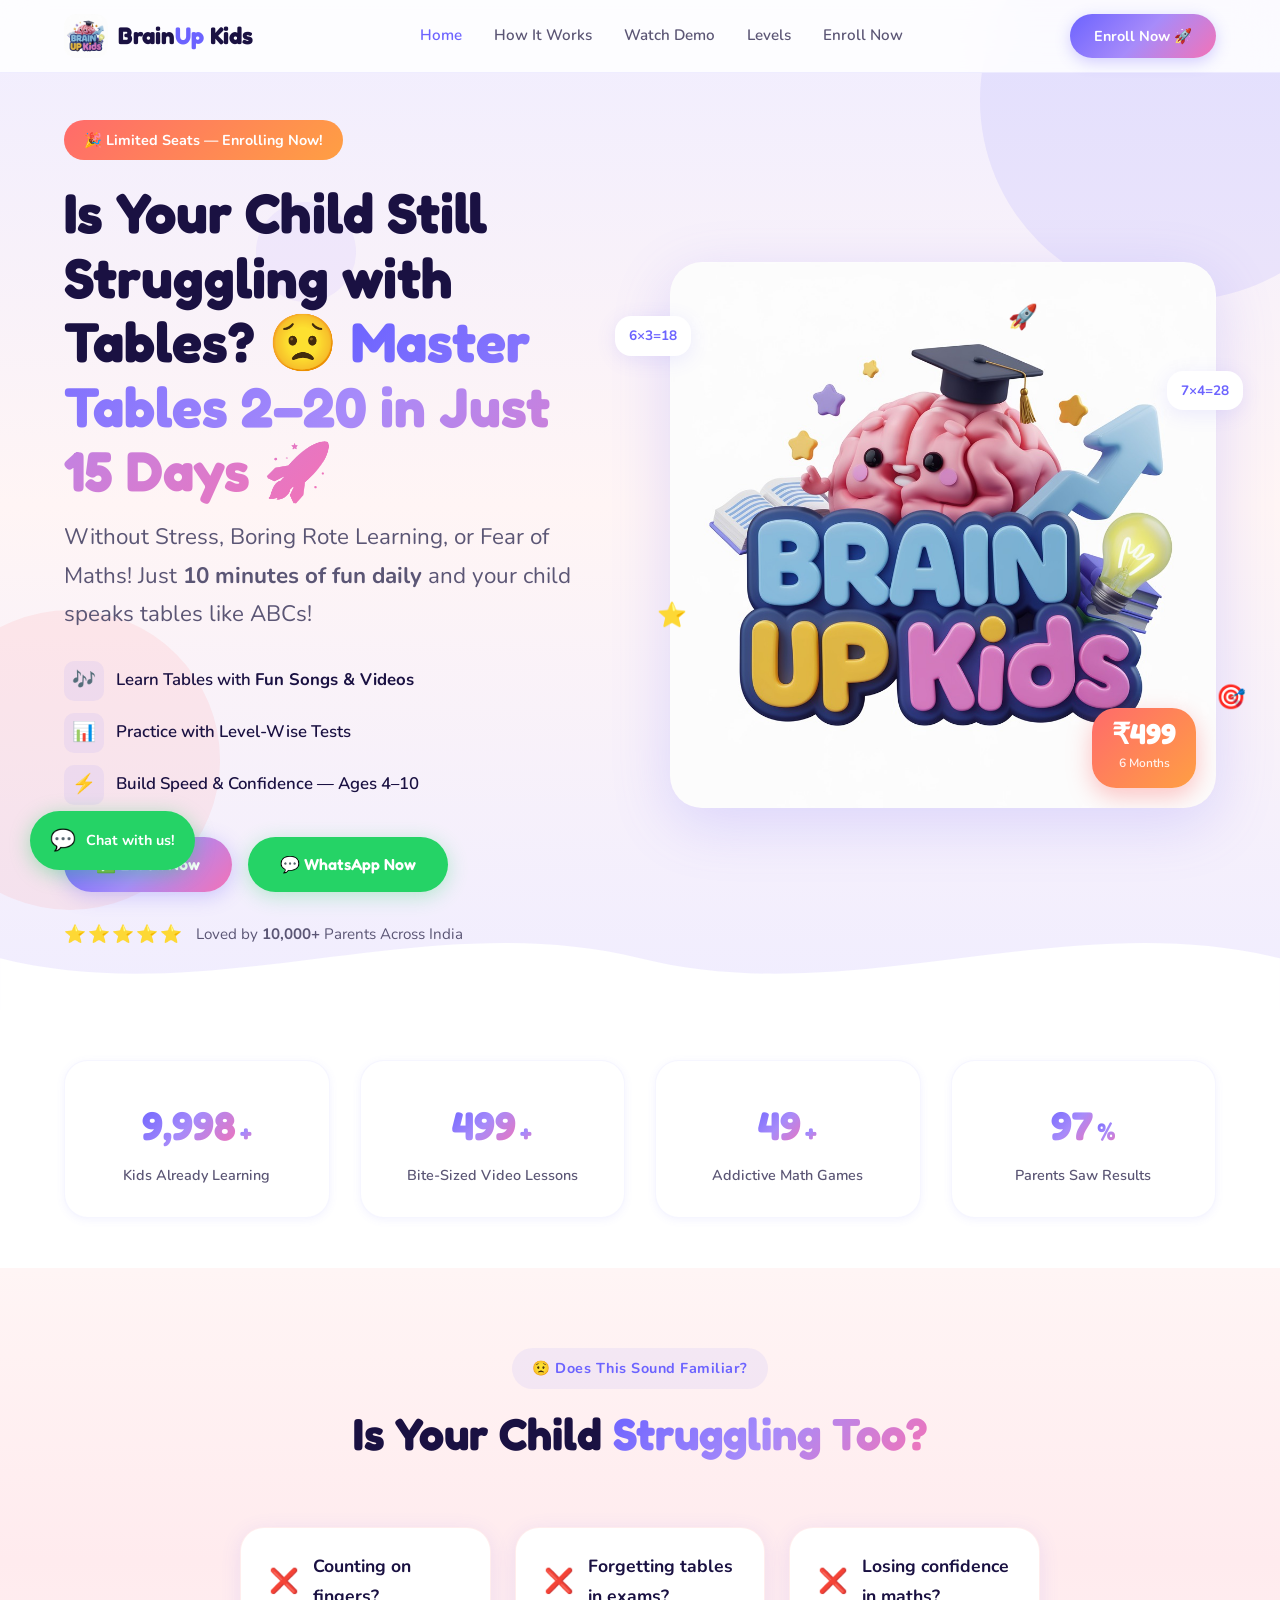
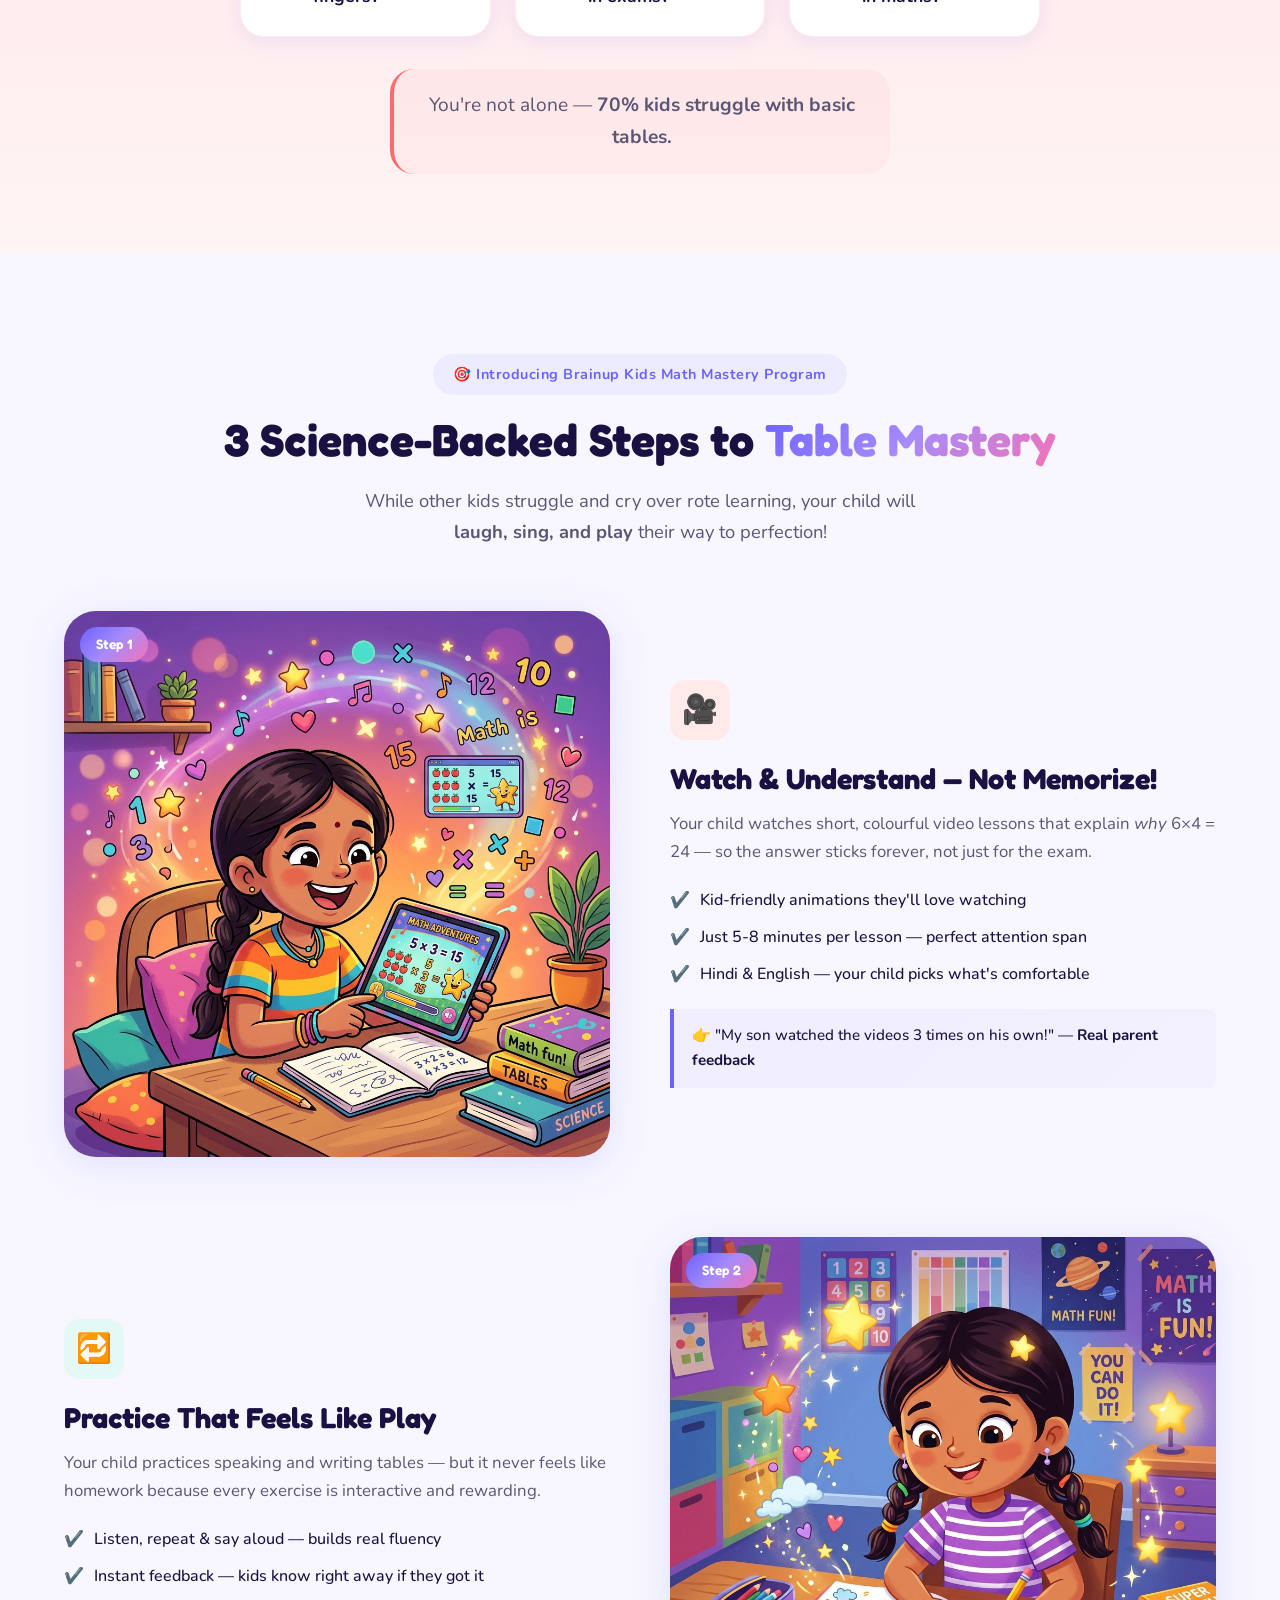
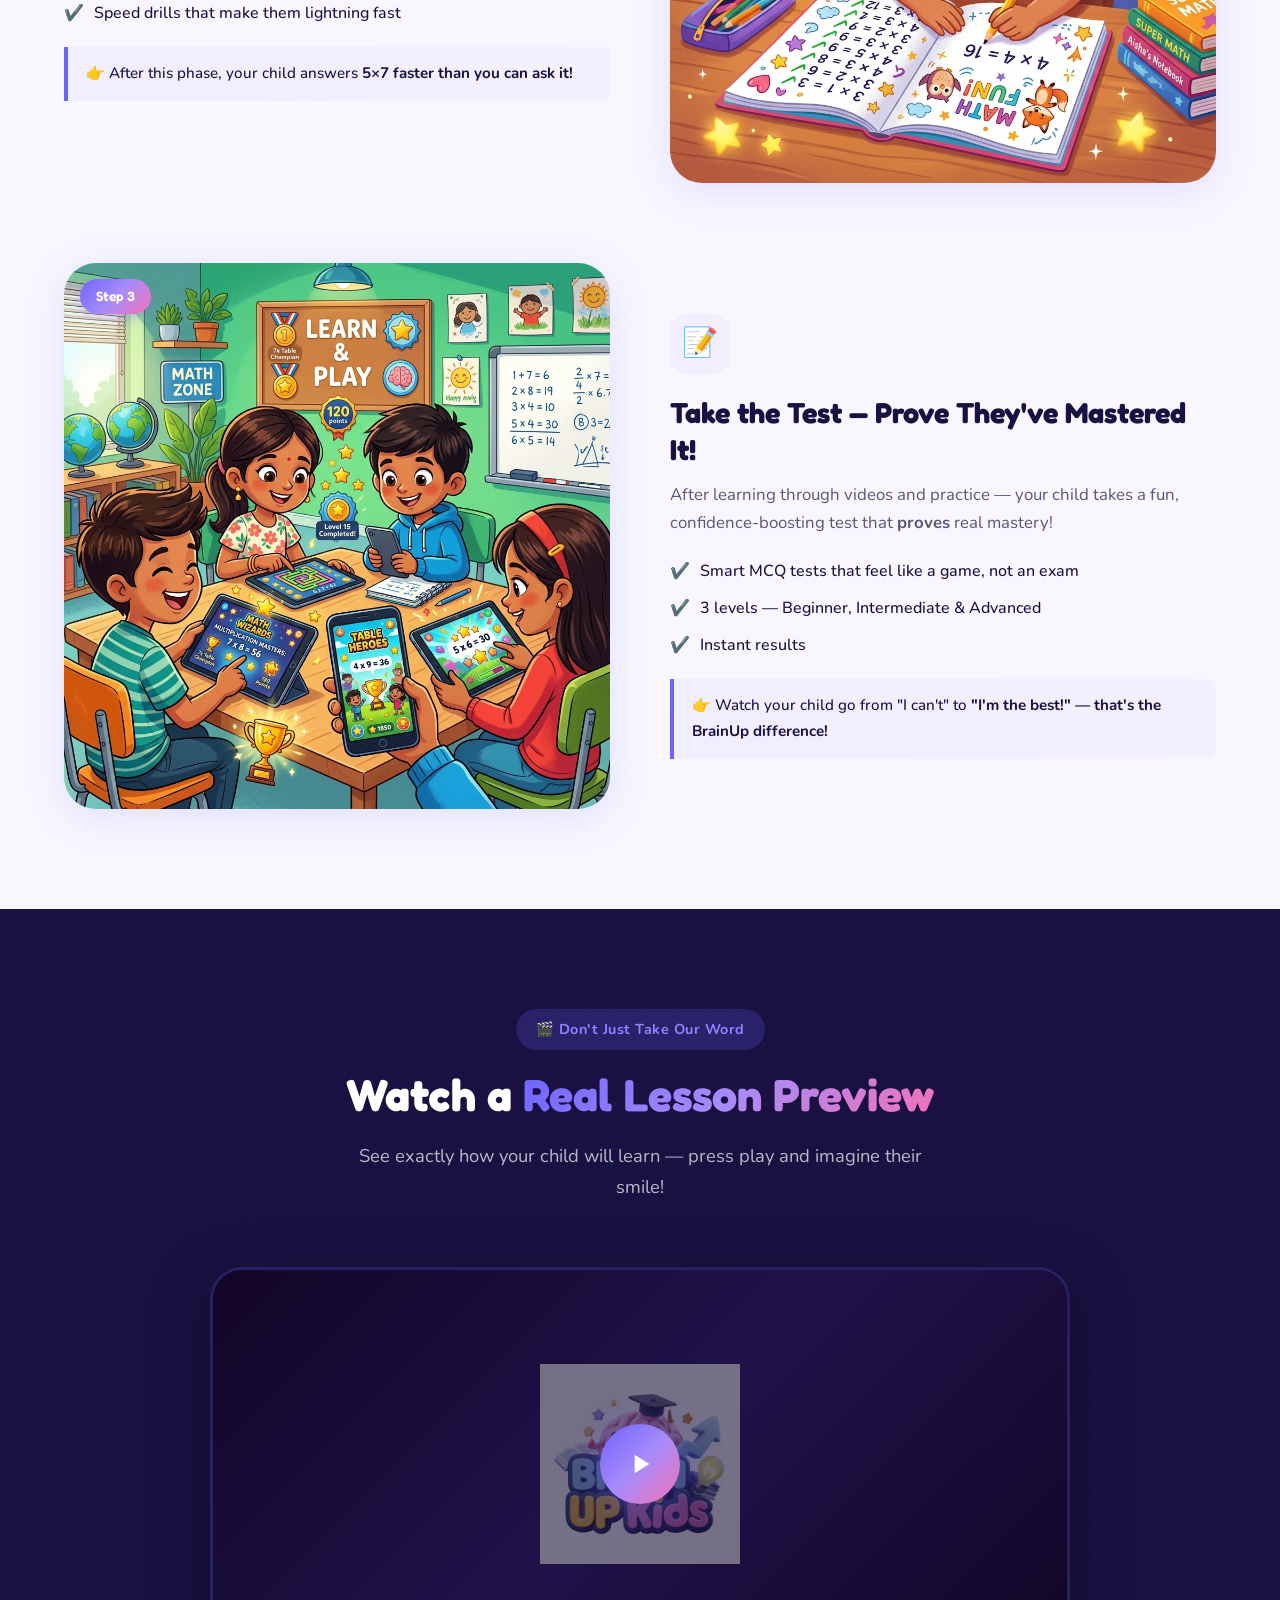
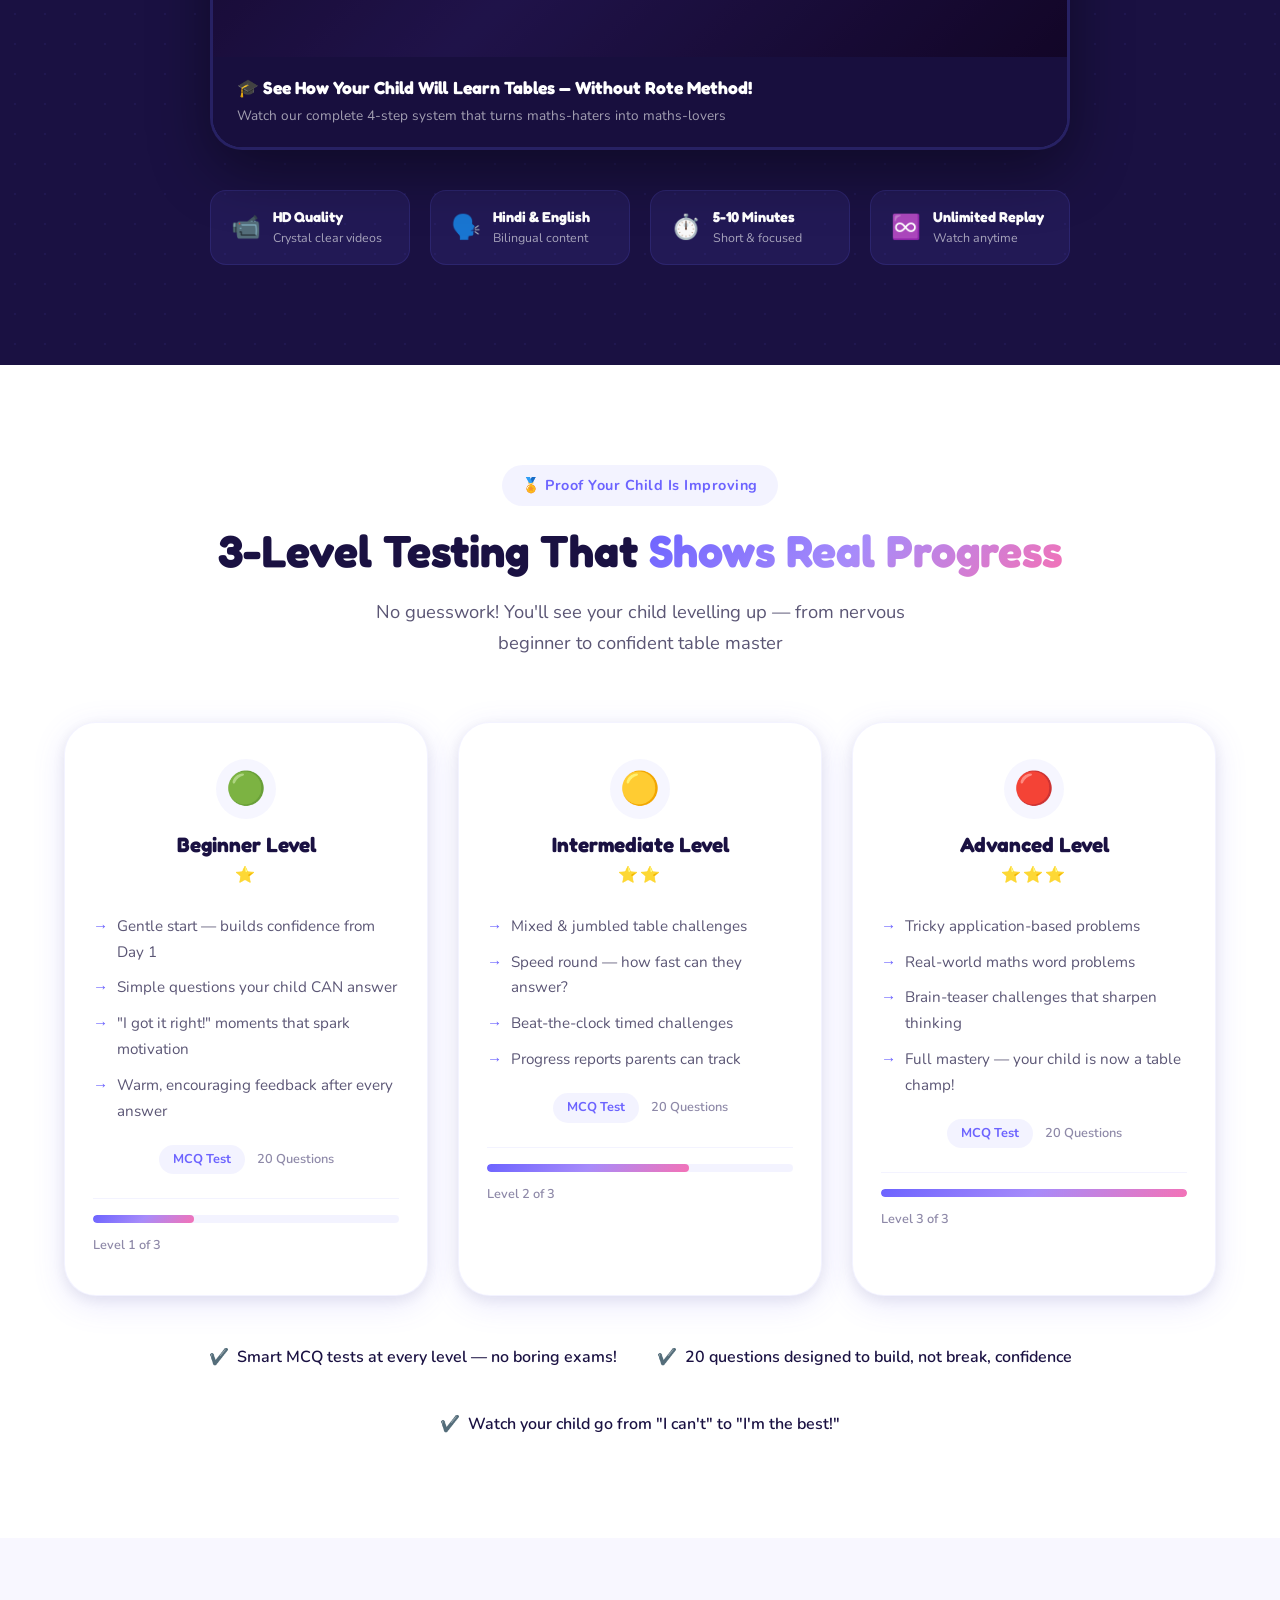
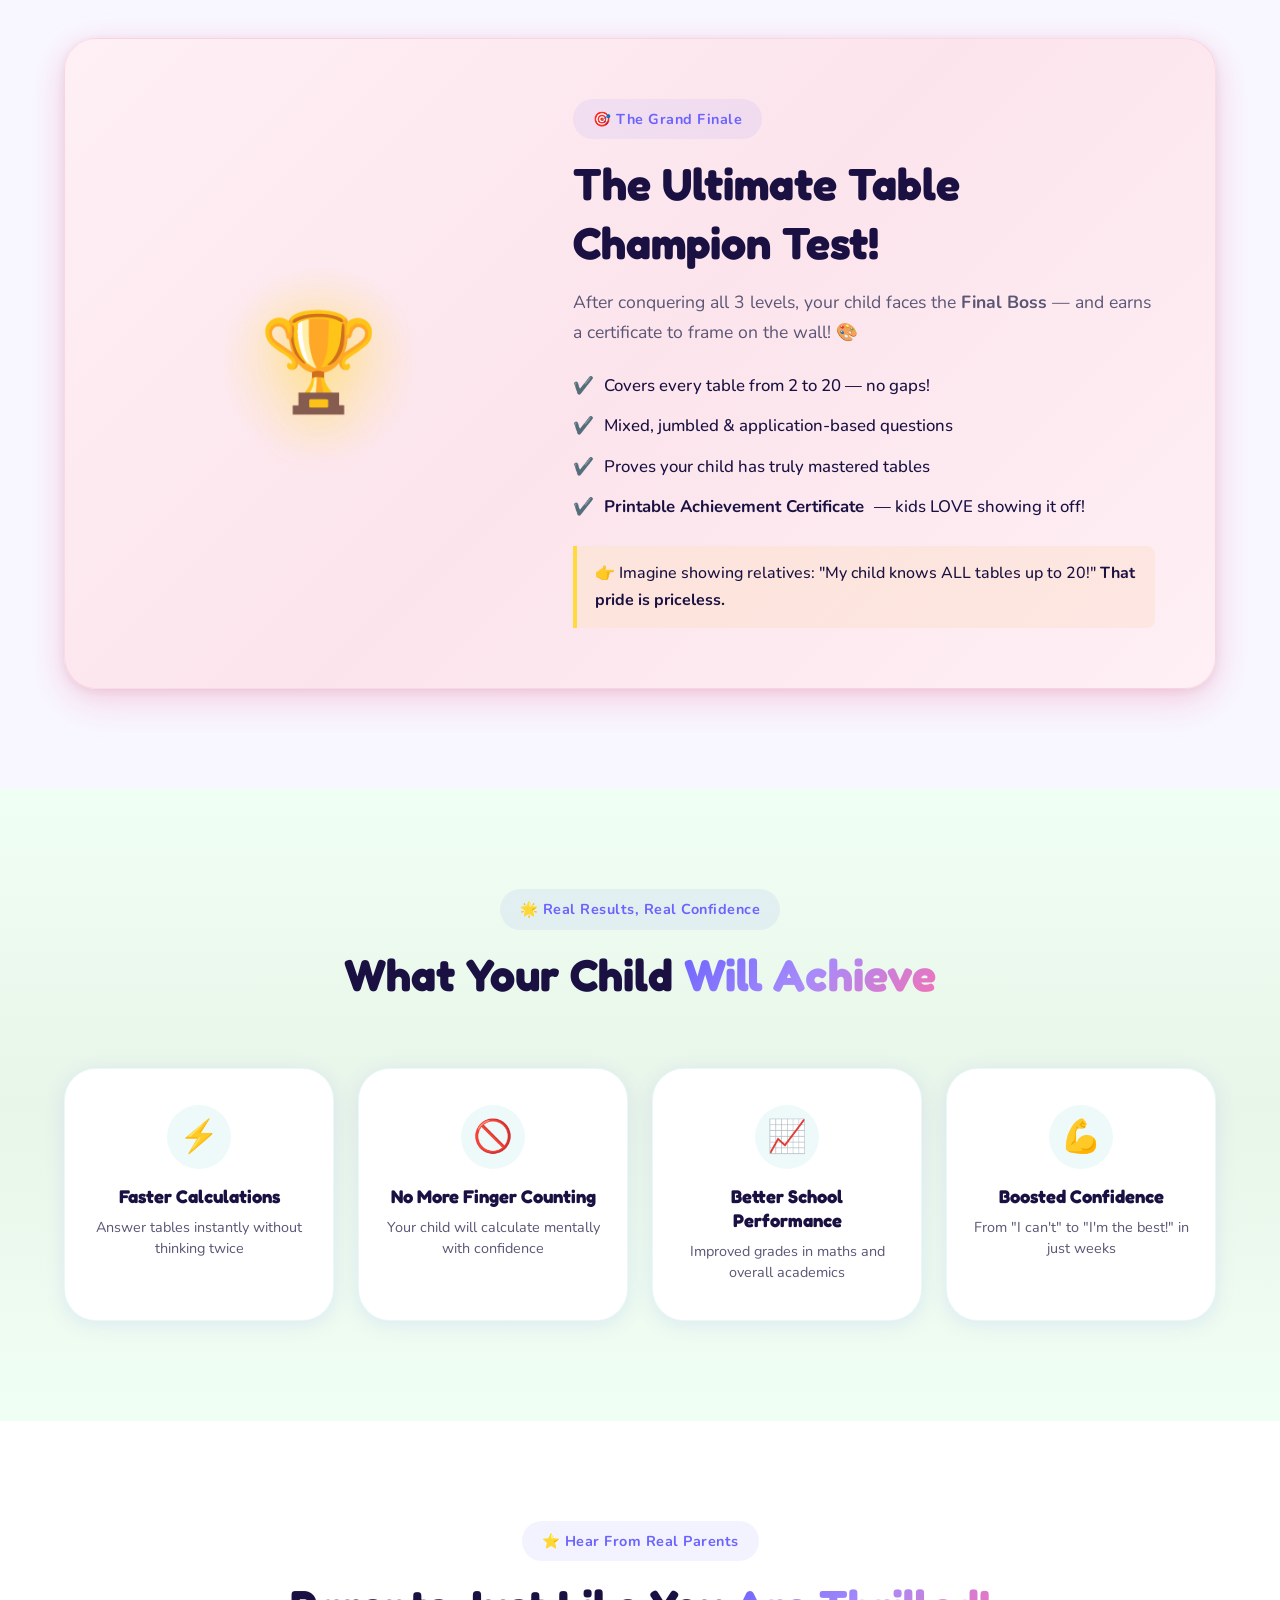
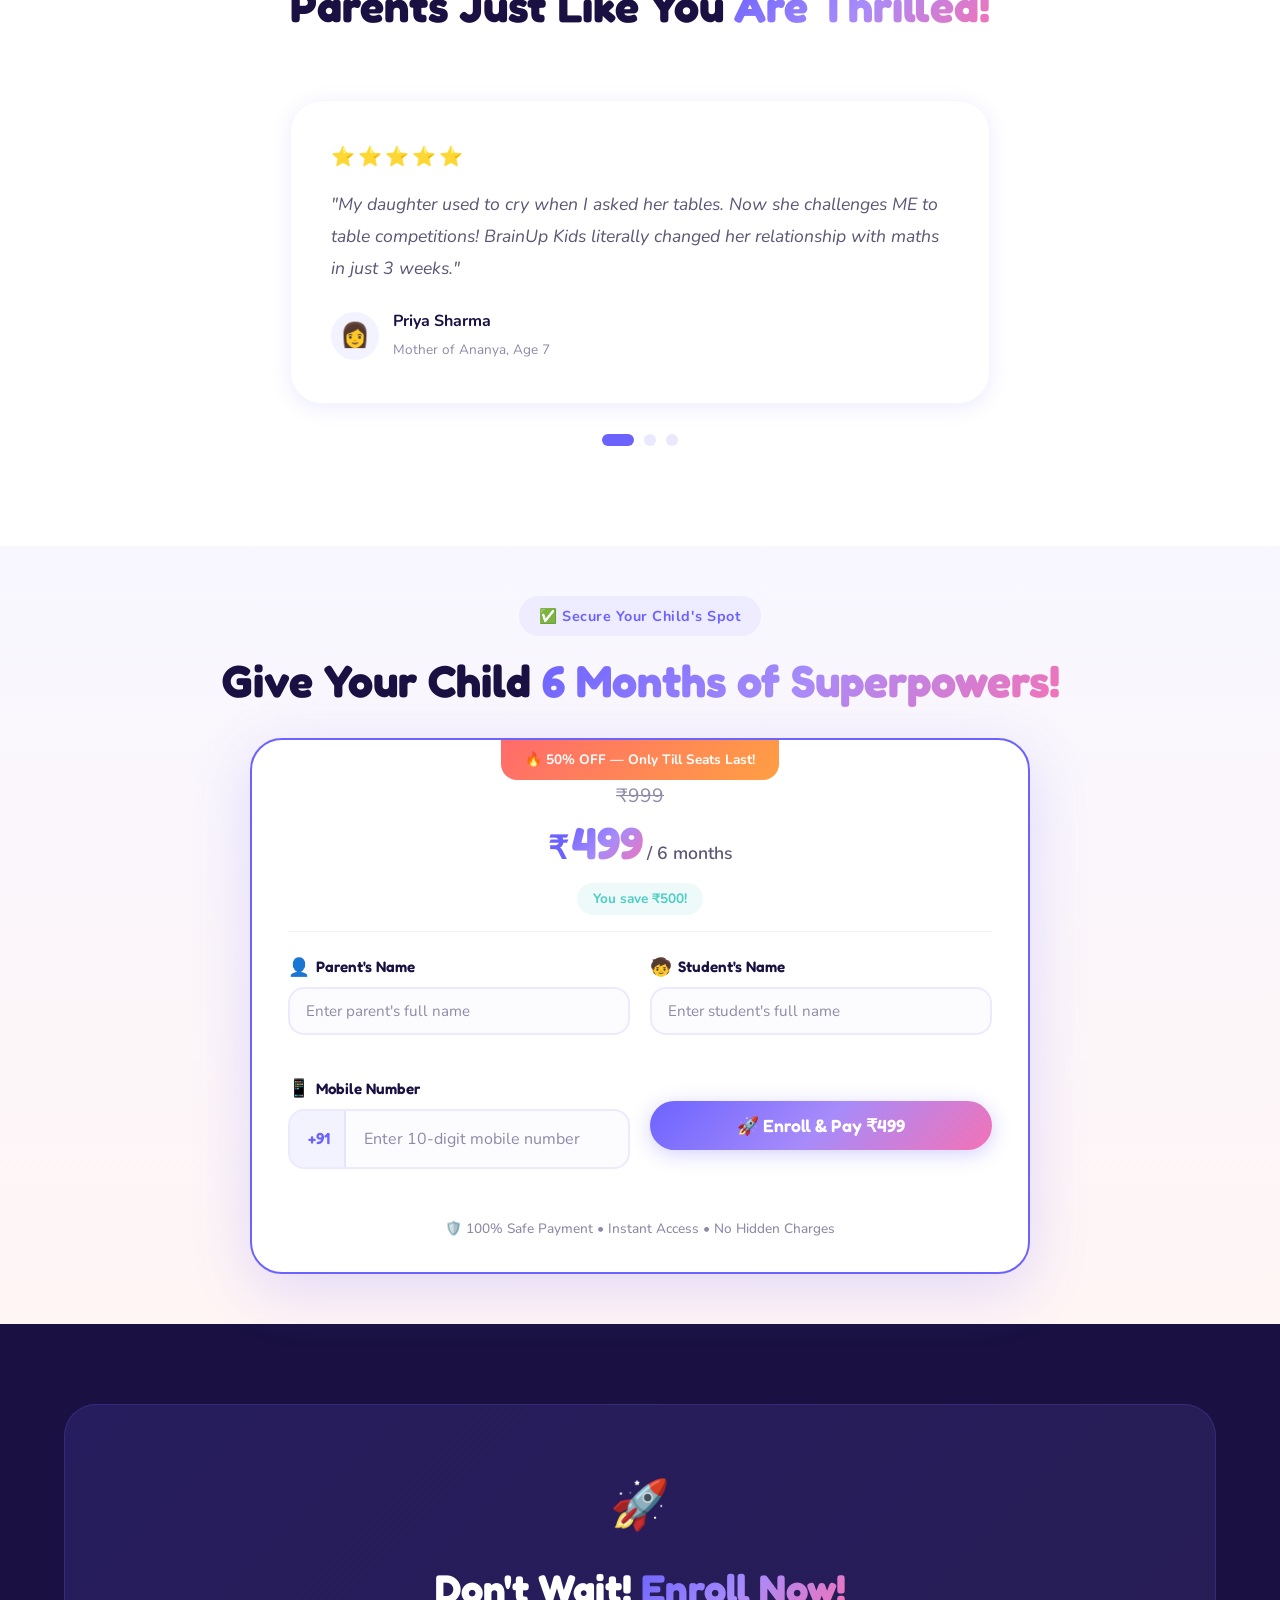
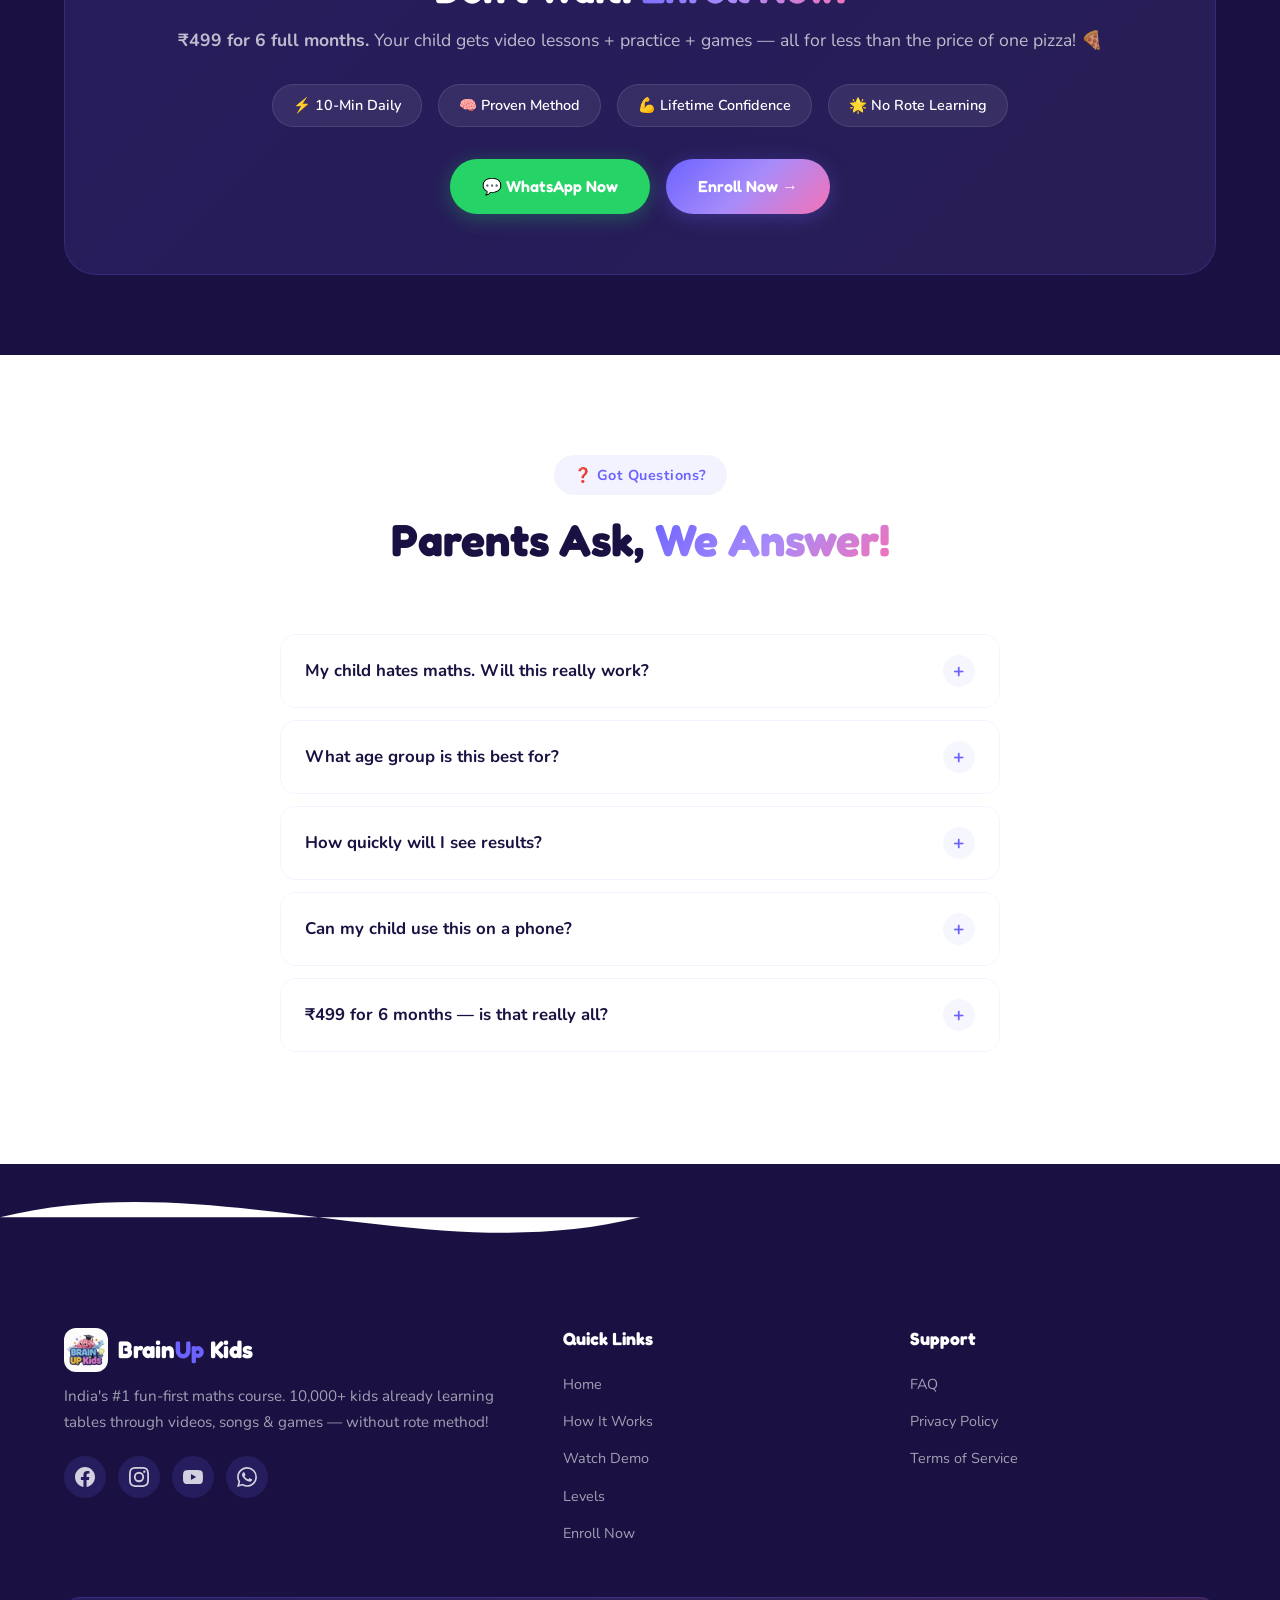
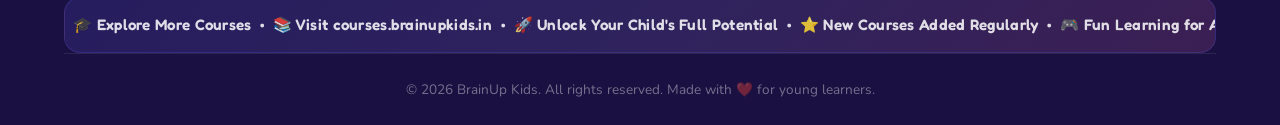
==== commit 7ad39f28: "Add files via upload" ====
--- a/index.html
+++ b/index.html
@@ -841,4 +841,4 @@
     <script src="script.js"></script>
 </body>
 
-</html>
+</html>
--- a/styles.css
+++ b/styles.css
@@ -99,7 +99,7 @@
 .container {
     max-width: var(--container-max);
     margin: 0 auto;
-    padding: 0 24px;
+    padding: 0 clamp(16px, 4vw, 24px);
 }
 
 /* === Particles Background === */
@@ -438,7 +438,7 @@
 .hero-container {
     max-width: var(--container-max);
     margin: 0 auto;
-    padding: 0 24px;
+    padding: 0 clamp(14px, 4vw, 24px);
     display: grid;
     grid-template-columns: 1fr 1fr;
     gap: 60px;
@@ -1446,7 +1446,7 @@
 
 /* === Enrollment Section === */
 .enrollment-section {
-    padding: var(--section-padding);
+    padding: 50px 0;
     background: linear-gradient(180deg, #F8F7FF 0%, #FFF5F5 100%);
 }
 
@@ -1455,7 +1455,7 @@
     margin: 0 auto;
     background: white;
     border-radius: var(--radius-xl);
-    padding: 50px 40px 40px;
+    padding: 40px 36px 32px;
     position: relative;
     box-shadow: var(--shadow-xl);
     border: 2px solid var(--primary);
@@ -1490,8 +1490,8 @@
 
 .enrollment-price-strip {
     text-align: center;
-    margin-bottom: 32px;
-    padding-bottom: 28px;
+    margin-bottom: 20px;
+    padding-bottom: 16px;
     border-bottom: 1px solid rgba(108, 99, 255, 0.1);
 }
 
@@ -1518,7 +1518,7 @@
 
 .enrollment-price-strip .price-value {
     font-family: 'Fredoka', sans-serif;
-    font-size: 3.5rem;
+    font-size: 2.8rem;
     font-weight: 700;
     background: var(--bg-gradient);
     -webkit-background-clip: text;
@@ -1547,7 +1547,7 @@
 .enrollment-form {
     display: flex;
     flex-direction: column;
-    gap: 20px;
+    gap: 14px;
 }
 
 .form-group {
@@ -1573,11 +1573,11 @@
 .form-group input,
 .form-group select {
     width: 100%;
-    padding: 14px 18px;
+    padding: 12px 16px;
     border: 2px solid rgba(108, 99, 255, 0.12);
     border-radius: var(--radius-md);
     font-family: 'Nunito', sans-serif;
-    font-size: 1rem;
+    font-size: 0.95rem;
     color: var(--text-primary);
     background: rgba(108, 99, 255, 0.02);
     transition: var(--transition-medium);
@@ -1685,9 +1685,9 @@
 
 .enroll-submit-btn {
     width: 100%;
-    margin-top: 8px;
-    font-size: 1.15rem;
-    padding: 18px 32px;
+    margin-top: 4px;
+    font-size: 1.1rem;
+    padding: 14px 28px;
 }
 
 .enroll-submit-btn:hover {
@@ -1767,7 +1767,7 @@
 }
 
 .pricing-guarantee {
-    margin-top: 16px;
+    margin-top: 10px;
     font-size: 0.85rem;
     color: var(--text-light);
     font-weight: 500;
@@ -2156,6 +2156,182 @@
     100% { opacity: 0; transform: translateY(120px) rotate(720deg) scale(0.3); }
 }
 
+/* === Problem Section === */
+.problem-section {
+    padding: 80px 0;
+    background: linear-gradient(180deg, #FFF5F5 0%, #FFEBEE 50%, #FFF5F5 100%);
+}
+
+.problem-grid {
+    display: grid;
+    grid-template-columns: repeat(3, 1fr);
+    gap: 24px;
+    max-width: 800px;
+    margin: 0 auto 32px;
+}
+
+.problem-item {
+    display: flex;
+    align-items: center;
+    gap: 14px;
+    padding: 24px 28px;
+    background: white;
+    border-radius: var(--radius-lg);
+    box-shadow: var(--shadow-md);
+    border: 1px solid rgba(255, 107, 107, 0.12);
+    transition: var(--transition-medium);
+    font-size: 1.1rem;
+    font-weight: 700;
+    color: var(--text-primary);
+}
+
+.problem-item:hover {
+    transform: translateY(-4px);
+    box-shadow: var(--shadow-lg);
+}
+
+.problem-icon {
+    font-size: 1.5rem;
+    flex-shrink: 0;
+}
+
+.problem-stat {
+    text-align: center;
+    font-size: 1.2rem;
+    color: var(--text-secondary);
+    padding: 20px 28px;
+    background: rgba(255, 107, 107, 0.06);
+    border-radius: var(--radius-lg);
+    max-width: 500px;
+    margin: 0 auto;
+    border-left: 4px solid var(--secondary);
+}
+
+/* === Benefits Section === */
+.benefits-section {
+    padding: var(--section-padding);
+    background: linear-gradient(180deg, #F0FFF4 0%, #E8F5E9 50%, #F0FFF4 100%);
+}
+
+.benefits-grid {
+    display: grid;
+    grid-template-columns: repeat(4, 1fr);
+    gap: 24px;
+}
+
+.benefit-item {
+    text-align: center;
+    padding: 36px 24px;
+    background: white;
+    border-radius: var(--radius-xl);
+    box-shadow: var(--shadow-md);
+    border: 1px solid rgba(78, 205, 196, 0.12);
+    transition: var(--transition-medium);
+}
+
+.benefit-item:hover {
+    transform: translateY(-6px);
+    box-shadow: var(--shadow-lg);
+}
+
+.benefit-icon {
+    display: flex;
+    align-items: center;
+    justify-content: center;
+    width: 64px;
+    height: 64px;
+    margin: 0 auto 16px;
+    font-size: 2rem;
+    background: rgba(78, 205, 196, 0.1);
+    border-radius: 50%;
+}
+
+.benefit-item h4 {
+    font-family: 'Fredoka', sans-serif;
+    font-size: 1.15rem;
+    font-weight: 700;
+    color: var(--text-primary);
+    margin-bottom: 8px;
+}
+
+.benefit-item p {
+    font-size: 0.9rem;
+    color: var(--text-secondary);
+    line-height: 1.5;
+}
+
+/* === Bonus Section === */
+.bonus-section {
+    padding: 80px 0;
+    background: linear-gradient(180deg, #FFFDE7 0%, #FFF9C4 50%, #FFFDE7 100%);
+}
+
+.bonus-card {
+    text-align: center;
+    padding: 60px 40px;
+    background: white;
+    border-radius: var(--radius-xl);
+    box-shadow: var(--shadow-lg);
+    border: 2px dashed var(--accent-yellow);
+}
+
+.bonus-card h2 {
+    font-size: 2.2rem;
+    color: var(--text-primary);
+    margin-bottom: 32px;
+}
+
+.bonus-grid {
+    display: flex;
+    justify-content: center;
+    gap: 32px;
+    flex-wrap: wrap;
+}
+
+.bonus-item {
+    display: flex;
+    align-items: center;
+    gap: 12px;
+    padding: 16px 28px;
+    background: rgba(255, 217, 61, 0.1);
+    border-radius: var(--radius-full);
+    font-weight: 700;
+    font-size: 1.05rem;
+    color: var(--text-primary);
+    border: 1px solid rgba(255, 217, 61, 0.3);
+    transition: var(--transition-medium);
+}
+
+.bonus-item:hover {
+    transform: translateY(-3px);
+    box-shadow: var(--shadow-sm);
+}
+
+.bonus-icon {
+    font-size: 1.4rem;
+}
+
+/* === WhatsApp CTA Button === */
+.btn-whatsapp {
+    background: #25D366;
+    color: white;
+    box-shadow: 0 4px 20px rgba(37, 211, 102, 0.3);
+}
+
+.btn-whatsapp:hover {
+    transform: translateY(-3px);
+    box-shadow: 0 8px 30px rgba(37, 211, 102, 0.4);
+    background: #1fb855;
+}
+
+/* === CTA Button Group === */
+.cta-btn-group {
+    display: flex;
+    justify-content: center;
+    gap: 16px;
+    flex-wrap: wrap;
+}
+
 /* === Responsive Design === */
 @media (max-width: 1024px) {
     .hero-container {
@@ -2232,11 +2408,28 @@
     .stats-grid {
         grid-template-columns: repeat(2, 1fr);
     }
+
+    .benefits-grid {
+        grid-template-columns: repeat(2, 1fr);
+    }
+
+    .problem-grid {
+        grid-template-columns: 1fr;
+        max-width: 400px;
+    }
 }
 
 @media (max-width: 768px) {
     :root {
-        --section-padding: 70px 0;
+        --section-padding: 60px 0;
+    }
+
+    .container {
+        padding: 0 16px;
+    }
+
+    .hero-container {
+        padding: 0 16px;
     }
 
     .nav-links {
@@ -2276,15 +2469,15 @@
     }
 
     .hero-title {
-        font-size: 2.2rem;
+        font-size: 2rem;
     }
 
     .hero-subtitle {
-        font-size: 1.1rem;
+        font-size: 1.05rem;
     }
 
     .section-title {
-        font-size: 2rem;
+        font-size: 1.8rem;
     }
 
     .step-card {
@@ -2296,7 +2489,11 @@
     }
 
     .play-learn-card h2 {
-        font-size: 1.8rem;
+        font-size: 1.6rem;
+    }
+
+    .play-learn-card {
+        padding: 40px 20px;
     }
 
     .pricing-card {
@@ -2304,7 +2501,7 @@
     }
 
     .enrollment-card {
-        padding: 40px 20px 30px;
+        padding: 40px 16px 30px;
     }
 
     .form-row {
@@ -2338,15 +2535,75 @@
         align-items: center;
         gap: 16px;
     }
+
+    .benefits-grid {
+        grid-template-columns: repeat(2, 1fr);
+        gap: 16px;
+    }
+
+    .benefit-item {
+        padding: 24px 16px;
+    }
+
+    .problem-section {
+        padding: 60px 0;
+    }
+
+    .problem-item {
+        padding: 18px 20px;
+        font-size: 1rem;
+    }
+
+    .bonus-card {
+        padding: 40px 20px;
+    }
+
+    .bonus-card h2 {
+        font-size: 1.6rem;
+    }
+
+    .bonus-grid {
+        gap: 16px;
+    }
+
+    .bonus-item {
+        padding: 12px 20px;
+        font-size: 0.95rem;
+    }
+
+    .cta-btn-group {
+        flex-direction: column;
+        align-items: center;
+    }
+
+    .section-header {
+        margin-bottom: 40px;
+    }
+
+    .final-test-card {
+        padding: 30px 20px;
+    }
 }
 
 @media (max-width: 480px) {
+    .container {
+        padding: 0 14px;
+    }
+
+    .hero-container {
+        padding: 0 14px;
+    }
+
     .hero-title {
-        font-size: 1.8rem;
+        font-size: 1.6rem;
+    }
+
+    .hero-subtitle {
+        font-size: 0.95rem;
     }
 
     .section-title {
-        font-size: 1.6rem;
+        font-size: 1.4rem;
     }
 
     .hero-cta-group {
@@ -2354,17 +2611,26 @@
         align-items: center;
     }
 
+    .btn {
+        padding: 12px 24px;
+        font-size: 0.9rem;
+    }
+
     .stats-grid {
         grid-template-columns: 1fr 1fr;
-        gap: 16px;
+        gap: 12px;
     }
 
     .stat-item {
-        padding: 20px 12px;
+        padding: 18px 10px;
     }
 
     .stat-number {
-        font-size: 2rem;
+        font-size: 1.8rem;
+    }
+
+    .stat-label {
+        font-size: 0.8rem;
     }
 
     .video-features {
@@ -2373,6 +2639,40 @@
 
     .float-item {
         display: none;
+    }
+
+    .benefits-grid {
+        grid-template-columns: 1fr;
+    }
+
+    .problem-stat {
+        font-size: 1rem;
+        padding: 16px 20px;
+    }
+
+    .step-card {
+        margin-bottom: 48px;
+    }
+
+    .enrollment-card {
+        padding: 36px 12px 24px;
+    }
+
+    .section-tag {
+        font-size: 0.8rem;
+        padding: 6px 14px;
+    }
+
+    .nav-container {
+        padding: 0 14px;
+    }
+
+    .testimonial-card {
+        padding: 28px 20px;
+    }
+
+    .level-card {
+        padding: 28px 20px;
     }
 }
 
